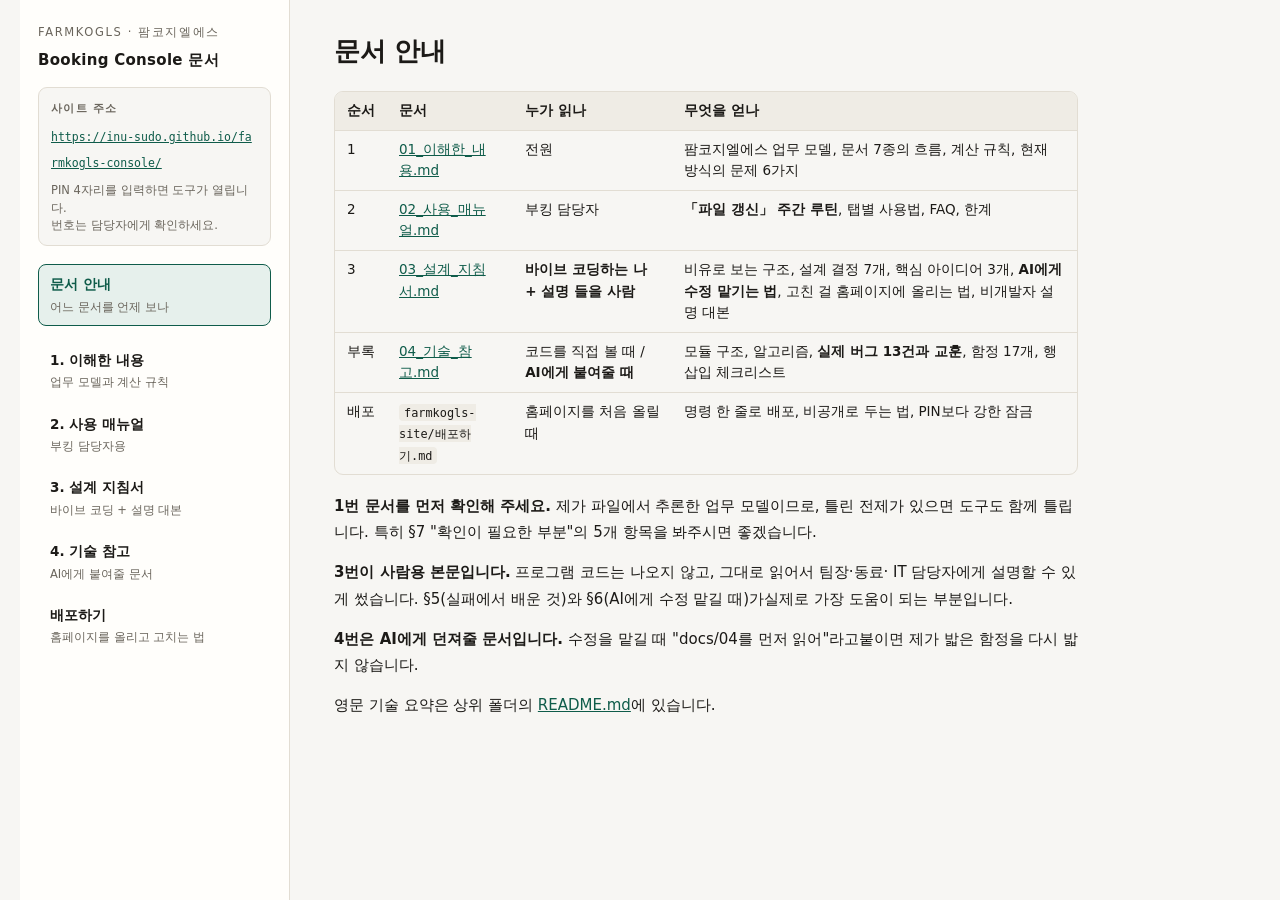
==== docs.html @ 06e18279 "Publish the docs on the site and stop shipping the PIN docs.html renders all five manuals plus the d" ====
<!doctype html>
<html lang="ko">
<head>
<meta charset="utf-8">
<meta name="viewport" content="width=device-width, initial-scale=1">
<meta name="robots" content="noindex, nofollow">
<meta name="color-scheme" content="light dark">
<title>Farmkogls Booking Console - 문서</title>
<link rel="icon" href="data:image/svg+xml,%3Csvg xmlns='http://www.w3.org/2000/svg' viewBox='0 0 32 32'%3E%3Ctext y='26' font-size='26'%3E%F0%9F%93%98%3C/text%3E%3C/svg%3E">
<style>
*,*::before,*::after{box-sizing:border-box}
:root{
  --bg:#f7f6f3; --panel:#fffefb; --ink:#1c1a17; --dim:#6a655c; --line:#e2ddd3;
  --accent:#0f5c4a; --accent-soft:#e6f0ec; --code-bg:#efece5; --mark:#b45309;
  --sans:"Malgun Gothic","맑은 고딕",-apple-system,"Segoe UI",system-ui,sans-serif;
  --mono:"Cascadia Mono",Consolas,"D2Coding",ui-monospace,monospace;
}
@media (prefers-color-scheme:dark){
  :root{--bg:#14161a;--panel:#1b1e24;--ink:#e8e6e1;--dim:#9a958c;--line:#2c3037;
        --accent:#5fd0ac;--accent-soft:#17302a;--code-bg:#22262e;--mark:#f0b429}
}
:root[data-theme=dark]{--bg:#14161a;--panel:#1b1e24;--ink:#e8e6e1;--dim:#9a958c;
  --line:#2c3037;--accent:#5fd0ac;--accent-soft:#17302a;--code-bg:#22262e;--mark:#f0b429}
:root[data-theme=light]{--bg:#f7f6f3;--panel:#fffefb;--ink:#1c1a17;--dim:#6a655c;
  --line:#e2ddd3;--accent:#0f5c4a;--accent-soft:#e6f0ec;--code-bg:#efece5;--mark:#b45309}
body{margin:0;background:var(--bg);color:var(--ink);font-family:var(--sans);
  font-size:15px;line-height:1.75;-webkit-text-size-adjust:100%}
a{color:var(--accent)}
.wrap{display:grid;grid-template-columns:270px minmax(0,1fr);gap:0;
  max-width:1240px;margin:0 auto;min-height:100vh}
#side{border-right:1px solid var(--line);background:var(--panel);
  padding:22px 18px 40px;position:sticky;top:0;height:100vh;overflow-y:auto}
.brand{display:block;font-weight:700;font-size:15px;letter-spacing:.02em;
  text-decoration:none;color:var(--ink);margin-bottom:2px}
.brand small{display:block;font-weight:400;color:var(--dim);font-size:11.5px;
  letter-spacing:.14em;text-transform:uppercase;margin-bottom:5px}
.addr{margin:14px 0 18px;padding:11px 12px;border:1px solid var(--line);
  border-radius:9px;background:var(--bg)}
.addr b{display:block;font-size:10.5px;letter-spacing:.12em;color:var(--dim);
  text-transform:uppercase;font-weight:600;margin-bottom:5px}
.addr a{font-family:var(--mono);font-size:11.5px;word-break:break-all;line-height:1.5}
.addr p{margin:7px 0 0;font-size:11.5px;color:var(--dim);line-height:1.5}
#side nav{display:flex;flex-direction:column;gap:2px}
#side .doc{display:block;padding:8px 11px;border-radius:8px;text-decoration:none;
  color:var(--ink);font-weight:600;font-size:13.5px;border:1px solid transparent}
#side .doc span{display:block;font-weight:400;font-size:11.5px;color:var(--dim)}
#side .doc:hover{background:var(--accent-soft)}
#side .doc[aria-current=true]{background:var(--accent-soft);border-color:var(--accent);
  color:var(--accent)}
#side .toc{display:none;margin:2px 0 8px;padding-left:12px;
  border-left:2px solid var(--line);flex-direction:column;gap:1px}
#side .toc.on{display:flex}
#side .toc a{padding:4px 9px;border-radius:6px;text-decoration:none;color:var(--dim);
  font-size:12.5px;line-height:1.45}
#side .toc a:hover{background:var(--accent-soft);color:var(--accent)}
#main{padding:34px 44px 100px;min-width:0}
.doc-body{display:none;max-width:78ch}
.doc-body.on{display:block}
.doc-body h1{font-size:26px;line-height:1.35;margin:0 0 22px;letter-spacing:-.01em;
  text-wrap:balance}
.doc-body h2{font-size:19px;margin:44px 0 14px;padding-top:18px;
  border-top:1px solid var(--line);text-wrap:balance}
.doc-body h3{font-size:16px;margin:30px 0 10px;color:var(--accent);text-wrap:balance}
.doc-body h4{font-size:14.5px;margin:22px 0 8px}
.doc-body p{margin:0 0 14px}
.doc-body ul,.doc-body ol{margin:0 0 14px;padding-left:22px}
.doc-body li{margin:4px 0}
.doc-body hr{border:0;border-top:1px solid var(--line);margin:34px 0}
.doc-body code{font-family:var(--mono);font-size:.88em;background:var(--code-bg);
  padding:1.5px 5px;border-radius:4px;word-break:break-word}
.doc-body pre{background:var(--code-bg);border:1px solid var(--line);border-radius:9px;
  padding:14px 16px;overflow-x:auto;margin:0 0 16px;line-height:1.55}
.doc-body pre code{background:none;padding:0;font-size:12.5px;white-space:pre}
.doc-body blockquote{margin:0 0 16px;padding:12px 16px;border-left:3px solid var(--accent);
  background:var(--accent-soft);border-radius:0 8px 8px 0}
.doc-body blockquote> :last-child{margin-bottom:0}
.tw{overflow-x:auto;margin:0 0 18px;border:1px solid var(--line);border-radius:9px}
table{border-collapse:collapse;width:100%;font-size:13.5px}
th,td{padding:8px 12px;text-align:left;border-bottom:1px solid var(--line);
  vertical-align:top;line-height:1.6}
th{background:var(--code-bg);font-weight:600;white-space:nowrap}
tr:last-child td{border-bottom:0}
td code{font-size:.86em}
.doc-body li>ul{margin:4px 0 0;padding-left:20px}
@media (max-width:860px){
  .wrap{grid-template-columns:1fr}
  #side{position:static;height:auto;border-right:0;border-bottom:1px solid var(--line);
    padding:16px 18px 20px}
  #side .toc{display:none!important}
  #main{padding:24px 18px 80px}
  .doc-body h1{font-size:22px}
}
</style>
</head>
<body>
<div class="wrap">
<aside id="side">
  <a class="brand" href="./"><small>Farmkogls &middot; 팜코지엘에스</small>Booking Console 문서</a>
  <div class="addr">
    <b>사이트 주소</b>
    <a href="https://inu-sudo.github.io/farmkogls-console/">https://inu-sudo.github.io/farmkogls-console/</a>
    <p>PIN 4자리를 입력하면 도구가 열립니다.<br>번호는 담당자에게 확인하세요.</p>
  </div>
  <nav><a class="doc" href="#d0">문서 안내<span>어느 문서를 언제 보나</span></a><div class="toc"></div><a class="doc" href="#d1">1. 이해한 내용<span>업무 모델과 계산 규칙</span></a><div class="toc"><a href="#d1-h2">1. 회사가 하는 일</a><a href="#d1-h3">2. 4개 서비스(항로 루프)와 선사 파트너</a><a href="#d1-h4">3. 오가는 문서 7종과 업무 흐름</a><a href="#d1-h5">4. 반드시 지켜야 하는 계산 규칙</a><a href="#d1-h6">5. 지금 방식의 구조적 문제</a><a href="#d1-h7">6. 그래서 도구가 하는 일</a><a href="#d1-h8">7. 아직 확인이 필요한 부분 (제 추정)</a></div><a class="doc" href="#d2">2. 사용 매뉴얼<span>부킹 담당자용</span></a><div class="toc"><a href="#d2-h2">0. 시작하기 (1분)</a><a href="#d2-h6">1. 화면 구성</a><a href="#d2-h7">2. 주간 업무 루틴 ⭐ — 「파일 갱신」이 본체입니다</a><a href="#d2-h12">2-1. 분석 화면 (부가 기능)</a><a href="#d2-h13">3. 어떤 파일을 넣을 수 있나</a><a href="#d2-h14">4. 탭별 사용법</a><a href="#d2-h21">5. 필터 사용법</a><a href="#d2-h22">6. 내보낸 엑셀 (14개 시트)</a><a href="#d2-h23">7. 백업과 기기 이동</a><a href="#d2-h25">8. 이런 상황이면 (FAQ)</a><a href="#d2-h26">9. 알아둘 한계</a></div><a class="doc" href="#d3">3. 설계 지침서<span>바이브 코딩 + 설명 대본</span></a><div class="toc"><a href="#d3-h2">1. 한 문장으로</a><a href="#d3-h3">2. 비유로 보는 전체 구조</a><a href="#d3-h5">3. 왜 이렇게 만들었나 — 핵심 결정들</a><a href="#d3-h13">4. 가장 중요한 아이디어 3개</a><a href="#d3-h17">5. 실패에서 배운 것 (비개발자에게 설명하기 좋은 사례)</a><a href="#d3-h25">6. AI에게 수정을 맡길 때 ⭐</a><a href="#d3-h33">7. 비개발자에게 설명하는 대본</a><a href="#d3-h38">8. 최소 용어집</a></div><a class="doc" href="#d4">4. 기술 참고<span>AI에게 붙여줄 문서</span></a><div class="toc"><a href="#d4-h2">1. 설계 전제 3가지</a><a href="#d4-h6">2. 구조와 데이터 흐름</a><a href="#d4-h7">3. 정규 데이터 모델</a><a href="#d4-h8">4. 핵심 알고리즘 3개</a><a href="#d4-h12">5. 실제로 만난 버그와 교훈 ⭐</a><a href="#d4-h26">6. 개발 환경과 작업 절차</a><a href="#d4-h30">7. 확장 방법</a><a href="#d4-h35">8. 손대기 전에 알아둘 함정 요약</a><a href="#d4-h37">9. 성능 기준값</a></div><a class="doc" href="#d5">배포하기<span>홈페이지를 올리고 고치는 법</span></a><div class="toc"><a href="#d5-h2">제일 빠른 방법 — 스크립트 한 번 실행</a><a href="#d5-h3">0. 이 폴더로 이동</a><a href="#d5-h4">1. GitHub 로그인 (한 번만)</a><a href="#d5-h5">2. 저장소 만들고 올리기</a><a href="#d5-h6">3. 사이트 켜기</a><a href="#d5-h7">앞으로 내용을 고칠 때</a><a href="#d5-h8">PIN 바꾸기</a><a href="#d5-h9">비공개 저장소로 두고 싶다면</a><a href="#d5-h10">PIN보다 강한 잠금이 필요하면</a></div></nav>
</aside>
<main id="main"><article class="doc-body" id="d0"><h1 id="d0-h1">문서 안내</h1>
<div class="tw"><table><thead><tr><th>순서</th><th>문서</th><th>누가 읽나</th><th>무엇을 얻나</th></tr></thead><tbody><tr><td>1</td><td><a href="#d1">01_이해한_내용.md</a></td><td>전원</td><td>팜코지엘에스 업무 모델, 문서 7종의 흐름, 계산 규칙, 현재 방식의 문제 6가지</td></tr><tr><td>2</td><td><a href="#d2">02_사용_매뉴얼.md</a></td><td>부킹 담당자</td><td><strong>「파일 갱신」 주간 루틴</strong>, 탭별 사용법, FAQ, 한계</td></tr><tr><td>3</td><td><a href="#d3">03_설계_지침서.md</a></td><td><strong>바이브 코딩하는 나 + 설명 들을 사람</strong></td><td>비유로 보는 구조, 설계 결정 7개, 핵심 아이디어 3개, <strong>AI에게 수정 맡기는 법</strong>, 고친 걸 홈페이지에 올리는 법, 비개발자 설명 대본</td></tr><tr><td>부록</td><td><a href="#d4">04_기술_참고.md</a></td><td>코드를 직접 볼 때 / <strong>AI에게 붙여줄 때</strong></td><td>모듈 구조, 알고리즘, <strong>실제 버그 13건과 교훈</strong>, 함정 17개, 행 삽입 체크리스트</td></tr><tr><td>배포</td><td><code>farmkogls-site/배포하기.md</code></td><td>홈페이지를 처음 올릴 때</td><td>명령 한 줄로 배포, 비공개로 두는 법, PIN보다 강한 잠금</td></tr></tbody></table></div>
<p><strong>1번 문서를 먼저 확인해 주세요.</strong> 제가 파일에서 추론한 업무 모델이므로, 틀린 전제가 있으면 도구도 함께 틀립니다. 특히 §7 &quot;확인이 필요한 부분&quot;의 5개 항목을 봐주시면 좋겠습니다.</p>
<p><strong>3번이 사람용 본문입니다.</strong> 프로그램 코드는 나오지 않고, 그대로 읽어서 팀장·동료· IT 담당자에게 설명할 수 있게 썼습니다. §5(실패에서 배운 것)와 §6(AI에게 수정 맡길 때)가실제로 가장 도움이 되는 부분입니다.</p>
<p><strong>4번은 AI에게 던져줄 문서입니다.</strong> 수정을 맡길 때 &quot;docs/04를 먼저 읽어&quot;라고붙이면 제가 밟은 함정을 다시 밟지 않습니다.</p>
<p>영문 기술 요약은 상위 폴더의 <a href="https://github.com/inu-sudo/farmkogls-console" target="_blank" rel="noopener">README.md</a>에 있습니다.</p></article><article class="doc-body" id="d1"><h1 id="d1-h1">1단계 — 제가 이해한 팜코지엘에스의 업무와 데이터</h1>
<p>이 문서는 제공해주신 13개 엑셀 파일과 알려주신 내용(회사명, 부킹 사이트, &quot;일부 항로는 사이트가 아니라 이메일 엑셀로 처리&quot;)을 근거로 재구성한업무 모델입니다. <strong>이 이해가 도구 설계의 전제</strong>이므로, 틀린 부분이 있으면이 문서를 먼저 고쳐야 합니다.</p>
<hr>
<h2 id="d1-h2">1. 회사가 하는 일</h2>
<p>팜코지엘에스(Farmkogls, 데이터상 <code>FARMKO</code> / <code>팜코</code>)는 <strong>선박을 소유하지 않는 NVOCC / 선복 재판매업자</strong>입니다.</p>
<pre><code>  피더 선사              팜코지엘에스                고객
  (GFS/BTL/X-Press)  ──▶  선복 블록 매입      ──▶  한국 포워더
   실제 배 운항            (DF 계약)                해외 에이전트
                          ↓
                    남은 선복 = 손실
                    초과 선복 = 추가비용</code></pre>
<p>핵심 구조는 <strong>DF(Dead Freight, 부동운임) 계약</strong>입니다.</p>
<ul><li>선사와 기간(보통 1~6개월)을 정해 <strong>약정 물량(TEU)과 약정 중량(톤)</strong>을 삽니다.</li><li>대금은 <code>TEU당 단가 × 약정 물량</code>으로 <strong>고정</strong>됩니다. → 안 채우면 그대로 손실.</li><li>약정을 넘겨 실으면 <strong>Excess Slot Rate</strong>(구간별 별도 단가)가 붙습니다.</li><li>여기에 할증이 더해집니다: DG 150/TEU, RF 150/box, Flexi 100/box, TK 100/box, COD 130/변경.</li></ul>
<p><strong>따라서 이 회사의 손익은 &quot;약정 대비 실제 적재율&quot;에서 거의 다 결정됩니다.</strong> BSA를 넘겼는지 남겼는지가 곧 돈입니다. 제가 만든 도구가 화면 한가운데에 <code>BSA 대비 이용률</code>을 놓은 이유입니다.</p>
<p>실제 예 (<code>BTL_CCS(JUL 26')</code> 시트):</p>
<div class="tw"><table><thead><tr><th>항목</th><th>값</th></tr></thead><tbody><tr><td>단가</td><td>850 / TEU</td></tr><tr><td>약정 물량</td><td>70 TEU</td></tr><tr><td>약정 중량</td><td>910 톤 (상해 720 톤)</td></tr><tr><td>고정 대금</td><td>59,500</td></tr><tr><td>실제 적재</td><td>69 TEU → 실질 단가 862.3 / TEU</td></tr><tr><td>판매 단가</td><td>20' 1,500 / 40' 1,900</td></tr><tr><td>결과</td><td>+12,850</td></tr></tbody></table></div>
<p>같은 시트의 &quot;#1. Ideal Booking&quot; 시나리오는 <strong>−16,000</strong> 입니다. 즉 <strong>어떤 박스를 싣느냐에 따라 흑자와 적자가 갈립니다.</strong> 40'를 이상적으로 채우면적자, 실제처럼 20'를 섞으면 흑자였습니다.</p>
<hr>
<h2 id="d1-h3">2. 4개 서비스(항로 루프)와 선사 파트너</h2>
<div class="tw"><table><thead><tr><th>SVC</th><th>선복 제공 선사</th><th>기항 순서</th></tr></thead><tbody><tr><td><strong>CSC</strong></td><td>GFS</td><td>부산 → 광양 → 상해 → 클랑(W) → 나바셰바 → 문드라 → 카라치 → 클랑(W) → 부산</td></tr><tr><td><strong>NWX</strong></td><td>X-Press</td><td>청도 → 부산 → 클랑(N) → 나바셰바 → 피파바브 → 문드라 → 카라치 → 청도 → 부산</td></tr><tr><td><strong>CCS</strong></td><td>BTL</td><td>청도 → 부산 → 상해 → 클랑(W) → 클랑(N) → 첸나이 → 카투팔리 → 클랑(N) → 청도 → 부산</td></tr><tr><td><strong>SKS</strong></td><td>BTL</td><td>클랑(W) → 클랑(N) → 콜카타 → 클랑(W) → 클랑(N)</td></tr></tbody></table></div>
<p>투입 선박(파일에서 확인된 것):</p>
<ul><li><strong>CSC</strong> — ZHONG GU 시리즈(ZI AN / LAN ZHOU / HANG ZHOU / XI AN), MELBOURNE BRIDGE, GFS GALAXY, BEIJING BRIDGE, GRACE BRIDGE</li><li><strong>NWX</strong> — X-PRESS CASSIOPEIA / PHOENIX / CARINA</li><li><strong>CCS</strong> — INTERASIA HORIZON / INSPIRATION, WAN HAI 501·510·521·522·372, TIGER CHENNAI, KMTC JEBEL ALI</li><li><strong>SKS</strong> — MTT SAMALAJU / LIMBANG / LABUAN / SEMPORNA, YANG GUANG, IMKE SCHEPERS, XIN HONG SHENG 37, HAI FENG, HONG JIA 17, GLORY RIGHT</li></ul>
<p><strong>주력 항로는 한국·중국 ↔ 인도 + 파키스탄</strong>입니다. 실적 기준 상위 구간:</p>
<div class="tw"><table><thead><tr><th>구간</th><th>TEU</th></tr></thead><tbody><tr><td>부산 → 첸나이</td><td>1,225</td></tr><tr><td>청도 → 부산</td><td>467</td></tr><tr><td>나바셰바 → 부산</td><td>385</td></tr><tr><td>부산 → 나바셰바</td><td>369</td></tr><tr><td>카투팔리 → 청도</td><td>354</td></tr></tbody></table></div>
<p>인도발 부산향(나바셰바→부산 385 TEU)은 중량이 740톤뿐입니다. TEU당 1.9톤 = <strong>거의 전부 공컨테이너 회수(Empty Repo)</strong>입니다. 전체 4,920 TEU 중 1,473 TEU(30%)가 공컨 회수입니다. 이건 매출이 아니라장비 재배치 비용이므로, 매출 분석에서 반드시 분리해야 합니다.</p>
<hr>
<h2 id="d1-h4">3. 오가는 문서 7종과 업무 흐름</h2>
<p>이게 이 회사 업무의 실체입니다. 누가 → 누구에게 → 무엇을 보내는지:</p>
<pre><code> [해외 에이전트: MSA 등]
        │  ① 주간 부킹 예보 (학습.xlsx 형태)
        │     서비스별 4개 시트 · B/L 단위
        ▼
 [팜코 영업/운영]  ──②──▶ ③ 항차별 BK SHEET (마감)
        │                    선적 확정 · 판매운임 · 손익
   ② 통합 등록부                    │
   (FES BK FCST)                    ▼
   전 서비스 · 2구간 라우팅     ④ ROB 적재계획
        │                        구간별 잔여 선복
        ▼
   ⑤ 스케줄 / ⑥ BSA / ⑦ DF 계약  ← 선사와의 약정 (상수 역할)</code></pre>
<div class="tw"><table><thead><tr><th>#</th><th>문서</th><th>성격</th><th>담고 있는 것</th></tr></thead><tbody><tr><td>①</td><td><code>FES &lt;SVC&gt; BK FCST</code> (학습.xlsx)</td><td>해외 에이전트 → 팜코, <strong>주간 유입</strong></td><td>B/L, 선명/항차, ETD, POL/POD/F.POD, 컨테이너 수량, VGM</td></tr><tr><td>②</td><td><code>FES BK FCST</code> (FES AGENCY)</td><td>팜코 <strong>통합 등록부</strong></td><td>①에 2구간(환적) 라우팅·고객·요율 추가. 하단에 <code>** CANCEL LIST</code> 별도 구역</td></tr><tr><td>③</td><td><code>BK SHEET (마감)</code></td><td><strong>항차별 운영 확정본</strong></td><td>부킹일/취소일, 선적인(한국 포워더), DG·OOG 특수화물, 픽업 터미널, 영업사원, <strong>판매운임과 손익</strong>, 헤더에 BSA·DF 단가·서류/화물 마감일. 하단에 <code>Cancel 정리</code></td></tr><tr><td>④</td><td><code>ROB</code> (항차별)</td><td><strong>적재 통제</strong></td><td>기항지마다 이전 잔량 + 적재 − 양하 = 선상 잔량, NDG/DG/OOG 구분, BSA 대비 잔여</td></tr><tr><td>⑤</td><td><code>Schedule</code></td><td>상수</td><td>서비스별 기항 순서와 항구별 ETD, WEEKNUM</td></tr><tr><td>⑥</td><td><code>BSA</code></td><td>상수</td><td>항차별 우리 배정량(TEU·톤), Northbound/Southbound, 선박 대체(<code>A =&gt; B</code>)</td></tr><tr><td>⑦</td><td><code>DF 계산기</code></td><td>상수</td><td>선사·서비스·기간별 단가/약정량/할증/구간 초과단가</td></tr></tbody></table></div>
<p>여기에 운임 파일들(<code>FES India 운임</code>, <code>NVOCC 월간 운임</code>, <code>파트너 월간운임</code>, <code>IRAN &amp; RED SEA</code>, <code>MARKET RATE</code>, <code>OOG 운임 포맷</code>)이 <strong>반월 단위(1H/2H)</strong>로따로 관리됩니다. <code>FES India 운임</code>은 24년 6월부터 26년 7월까지 51개 시트가쌓여 있습니다. FEEDER CARRIER / PRINCIPAL TERM(FIFO) / SELLING TERM(CY/CY) / 환율 / DG 할증(원가·판매 분리)이 한 시트에 함께 들어 있습니다.</p>
<hr>
<h2 id="d1-h5">4. 반드시 지켜야 하는 계산 규칙</h2>
<p>파일의 실제 수식에서 그대로 뽑았습니다. 도구도 동일하게 구현했습니다.</p>
<p><strong>TEU 환산</strong> — 20피트류 1, 40피트류 2, Void 1</p>
<pre><code>TEU = 20'DV + 20'MT + 20'FR + Void + (40'HC + 40'MT + 40'FR) × 2</code></pre>
<p><code>Void</code>가 1 TEU로 계산되는 게 중요합니다. OOG(초과규격) 화물이 옆 슬롯을못 쓰게 만드는 만큼을 비용으로 잡는 것입니다.</p>
<p><strong>주차(WK)</strong> — 엑셀 <code>WEEKNUM(ETD)</code> 기본값(일요일 시작, 1월 1일이 1주차). ISO 주차와 다릅니다. 파일과 숫자를 맞추려면 이 방식이어야 합니다.</p>
<p><strong>Tare(공컨 자중)</strong> — 20FT 2.3톤, 40FT 3.7톤</p>
<p><strong>화물 등급</strong> — FR이나 Void가 있으면 <code>OOG</code>, 특수/비고에 위험물 표기가 있으면 <code>DG</code>, 나머지는 <code>NDG</code></p>
<p><strong>ROB(선상 잔량)</strong> — 이게 가장 중요한 개념입니다.</p>
<pre><code>각 기항지에서:  잔량 = 이전 잔량 + 이번 적재 − 이번 양하
잔여 선복    =  BSA − 최대 선상 잔량</code></pre>
<p><strong>&quot;부킹 합계&quot;가 아니라 &quot;최대 선상 잔량&quot;이 선복 소요량</strong>입니다. 부산에서 실어 첸나이에서 내린 박스는 그 이후 구간의 선복을 쓰지 않습니다. 실제 예 — <code>TIGER CHENNAI 2605W</code>는 부킹 합계 105 TEU지만최대 선상 잔량은 81 TEU입니다. 귀사 BK SHEET의 Grand Total도 81입니다. BSA가 50이므로 초과는 31 TEU(합계 기준 55가 아님)입니다. <strong>이 차이만큼 초과 선복 비용을 과다 계산할 수 있습니다.</strong></p>
<hr>
<h2 id="d1-h6">5. 지금 방식의 구조적 문제</h2>
<p>부킹 사이트(farmkogls.plism.com)가 있는데도 엑셀을 주고받는 이유가 &quot;일부 항로만 사이트에서 처리된다&quot;는 것이었습니다. 그래서 생기는 문제:</p>
<ol><li><strong>같은 부킹이 3곳에 존재</strong> — 에이전트 예보, 통합 등록부, 항차 BK SHEET. 서로 값이 어긋나도 알 방법이 없습니다. 실제로 지금 파일에 <strong>16건의 불일치</strong>가 있습니다.</li><li><strong>수식이 조용히 깨져 있음</strong> — <code>FES BK FCST</code>의 VGM 계산 중 16·21·23·24·30·31·37·38·39행이 빈 셀 <code>$V$4/$V$5</code>를 참조해 <strong>중량이 0</strong>으로나옵니다(정상인 26·29행은 <code>$Z$4/$Z$5</code>). 중량 초과 판단이 무력화됩니다.</li><li><strong>표기 불일치</strong> — 같은 항구가 <code>MYPKG(N)</code> / <code>MYPKN</code> / <code>NPKL</code>, 같은 회사가 <code>FARMKO</code> / <code>팜코</code>, 오타 <code>CHSHA</code>(→CNSHA), <code>X-PRESS PHOEINIX</code>, <code>MELBOURNE BRDIGE</code>. → 집계하면 각각 다른 항목으로 잡힙니다.</li><li><strong>헤더 오타가 실적을 왜곡</strong> — BK SHEET 5장의 <code>SVC Name</code>이 잘못 적혀 <strong>80건의 부킹이 엉뚱한 서비스로 집계</strong>되고 있었습니다. 예: <code>XCA26022W(0615)마감</code>은 CSC로 적혀 있지만 X-PRESS CARINA는 NWX 선박입니다.</li><li><strong>항차 번호가 매년 재사용됨</strong> — <code>WAN HAI 522 W038</code>이 25년과 26년에 모두존재합니다. 연도 구분 없이 합치면 과거 BSA가 현재 항차를 덮어씁니다.</li><li><strong>초과 적재가 집계되지 않음</strong> — 지금 데이터에서 <strong>27개 항차가 BSA 초과, 합계 476 TEU</strong>입니다. 의도된 초과일 수도 있지만, 한눈에 보이지 않으면협상·정산 근거가 없습니다.</li></ol>
<hr>
<h2 id="d1-h7">6. 그래서 도구가 하는 일</h2>
<p>위 문제를 1:1로 겨냥했습니다.</p>
<div class="tw"><table><thead><tr><th>문제</th><th>도구의 대응</th></tr></thead><tbody><tr><td>같은 부킹 3중 존재</td><td>B/L+항차+POD 키로 병합, 어긋난 값은 <strong>양쪽 출처를 명시해 보고</strong></td></tr><tr><td>표기 불일치</td><td>항구·선박·거래처 표준화 사전</td></tr><tr><td>헤더 오타</td><td>그 항차의 스케줄이 이기고, 정정 내역을 보고</td></tr><tr><td>항차번호 재사용</td><td>BSA 출처에 우선순위(항차 BK SHEET &gt; 스케줄 &gt; 과거 ROB)</td></tr><tr><td>초과 적재 미집계</td><td>ROB를 재계산해 <strong>최대 선상 잔량</strong> 기준으로 BSA 대비 표시</td></tr><tr><td>수식 파손</td><td>수량에서 TEU·중량을 직접 재계산, 원본과 다르면 경고</td></tr><tr><td>주간 반복 작업</td><td>파일 드롭 → 누적 등록부 → 엑셀 1클릭 출력</td></tr></tbody></table></div>
<p>검증 결과(제공된 6개 파일 기준): 부킹 1,182건 · 4,920 TEU · 항차 166개. 엑셀에서 열어 <code>MASTER</code> / <code>VOYAGE SUMMARY</code> / <code>WEEK SUMMARY</code> 합계가모두 4,920으로 일치합니다.</p>
<hr>
<h2 id="d1-h8">7. 아직 확인이 필요한 부분 (제 추정)</h2>
<p>정직하게 적어둡니다. 이 항목들은 제가 데이터에서 추론한 것이라 확인이 필요합니다.</p>
<ol><li><strong><code>Void</code> 1 TEU 처리</strong> — 파일 수식을 따랐지만, 실제 선사 정산에서 Void를 어떻게 청구하는지는 확인이 필요합니다.</li><li><strong>BK SHEET의 <code>Shipper</code>와 통합 등록부의 <code>BK PARTY</code></strong> — 전자는 한국 포워더, 후자는 해외 에이전트로 성격이 다른데, 도구는 둘을 &quot;부킹 주체&quot; 하나로묶었습니다. 분리해야 하면 알려주세요.</li><li><strong>손익</strong> — 항차 BK SHEET에 DF 원가가 적힌 항차만 마진을 계산했습니다. 초과 선복 단가와 할증은 참고용으로만 읽어두고 마진에 반영하지 않았습니다. 전체 손익을 원하시면 DF 계약과 항차를 기간으로 연결해야 합니다.</li><li><strong><code>JIRA BHUM</code> / <code>HEMMA BHUM</code> / <code>MUMBAI BRIDGE</code></strong> — 스케줄에 없어서비스를 데이터에서 학습했습니다. RCL 관련 선박으로 보이는데어느 루프인지 확인이 필요합니다.</li><li><strong>운임 파일 6종</strong> — 구조는 파악했지만 도구에 아직 연결하지 않았습니다. 판매운임 자동 적용까지 원하시면 다음 단계입니다.</li></ol></article><article class="doc-body" id="d2"><h1 id="d2-h1">2단계 — 사용 매뉴얼 (처음 쓰는 사람용)</h1>
<p>대상: 팜코지엘에스 부킹 업무 담당자. 엑셀만 쓸 수 있으면 됩니다. 프로그램 설치, 로그인, 인터넷 연결 모두 필요 없습니다.</p>
<hr>
<h2 id="d2-h2">0. 시작하기 (1분)</h2>
<p>여는 방법이 두 가지입니다. <strong>둘 다 같은 도구</strong>이고, 하는 일도 똑같습니다.</p>
<h3 id="d2-h3">방법 A — 홈페이지 (다른 사람에게 알려줄 때)</h3>
<ol><li>브라우저에서 주소를 엽니다. ``<code> https://inu-sudo.github.io/farmkogls-console/ </code>``</li><li><strong>PIN 4자리</strong>를 누릅니다. (번호는 담당자에게 확인하세요 — 이 문서에는 적지 않습니다)</li><li>끝입니다.</li></ol>
<p>설치할 것도, 파일을 받을 것도 없습니다. 회사 PC가 꺼져 있어도, 휴대폰에서도 열립니다.</p>
<h3 id="d2-h4">방법 B — 파일 (내 PC에서 늘 쓸 때)</h3>
<ol><li>바탕화면 <code>claude</code> 폴더의 <strong><code>Farmkogls_Booking_Console.html</code></strong>을 더블클릭합니다.</li><li>브라우저가 열리면 끝입니다.</li></ol>
<p>인터넷이 끊겨도 되고, PIN도 없습니다. 파일 하나(239KB)라서 <strong>메일에 첨부해서 보내면 그게 곧 배포</strong>입니다.</p>
<h3 id="d2-h5">어느 쪽을 쓰나</h3>
<div class="tw"><table><thead><tr><th></th><th>홈페이지</th><th>파일</th></tr></thead><tbody><tr><td>알려주기</td><td>주소 + PIN만</td><td>파일을 보내야 함</td></tr><tr><td>인터넷</td><td>처음 열 때만 필요</td><td>전혀 불필요</td></tr><tr><td>갱신</td><td>항상 최신</td><td>새 파일을 다시 받아야 함</td></tr><tr><td>엑셀 내려받기</td><td>됨</td><td>됨</td></tr></tbody></table></div>
<blockquote><p><strong>참고 — Artifact 판은 예외입니다.</strong> claude.ai 안에서 열리는 판은보안 제약 때문에 <strong>엑셀 파일을 내려받을 수 없습니다.</strong> 화면으로 보는 건다 되지만, 실제 <code>.xlsx</code>가 필요하면 위 홈페이지나 파일을 쓰세요. (Artifact 판 화면에도 도구 파일을 내려받는 버튼이 있습니다.)</p></blockquote>
<p><strong>필요 조건</strong></p>
<ul><li>Microsoft Edge, Chrome, 또는 Firefox 113 이상. (Internet Explorer 불가)</li><li>브라우저가 맞지 않으면 화면에 그렇게 안내가 뜹니다. 조용히 실패하지 않습니다.</li></ul>
<p><strong>보안 안심 사항</strong></p>
<ul><li>드롭한 엑셀은 <strong>내 브라우저 안에서만</strong> 열립니다. 서버로 올라가지 않습니다. 홈페이지로 열어도 마찬가지입니다 — <strong>홈페이지는 도구를 배달할 뿐</strong>, 파일 내용은 어디로도 전송되지 않습니다.</li><li>파일(방법 B)은 인터넷을 끊어도 똑같이 동작합니다.</li></ul>
<blockquote><p><strong>PIN에 대해 정직하게</strong> — 이 4자리는 <strong>문 앞의 자물쇠가 아니라 문고리</strong>입니다. 주소를 아는 사람이 지나가다 들어오는 걸 막는 정도이고, 마음먹고 뜯어보면 뚫립니다. <strong>진짜 잠금이 필요하면 알려주세요</strong> — 이메일 인증(Cloudflare Access, 무료·50명)을 앞에 걸 수 있습니다.</p>
<p>지금 홈페이지에는 <strong>부킹 자료가 들어 있지 않습니다.</strong> 빈 도구만 올라가 있고, 자료는 각자 파일을 넣는 순간부터 그 사람 브라우저에만 쌓입니다.</p></blockquote>
<hr>
<h2 id="d2-h6">1. 화면 구성</h2>
<pre><code>┌─────────────────────────────────────────────────────────────┐
│ Farmkogls Booking Console   [부킹수][TEU][항차][취소][갱신]  │ ← 상단 현황
├─────────────────────────────────────────────────────────────┤
│  ┌───────────────────────────────────────────────────────┐  │
│  │  이번 주 엑셀 파일을 여기에 끌어다 놓으세요            │  │ ← 드롭 영역
│  │  [파일 선택…]                                          │  │
│  └───────────────────────────────────────────────────────┘  │
│ ▸파일 갱신│Overview│Voyages vs BSA│ROB│Bookings│Changes│Ref │ ← 탭
├─────────────────────────────────────────────────────────────┤
│  [서비스][상태][주차][POL][F.POD][거래처][검색]  [초기화]    │ ← 필터
├─────────────────────────────────────────────────────────────┤
│                                                             │
│                    선택한 탭의 내용                          │
│                                                             │
├─────────────────────────────────────────────────────────────┤
│ [⬇ Export Excel] [Save project file] [Clear register]       │ ← 하단 버튼
└─────────────────────────────────────────────────────────────┘</code></pre>
<p><strong><code>파일 갱신</code> 탭이 기본으로 열립니다.</strong> 이게 주 업무이고, 나머지 탭은 분석용입니다. 탭 옆 <code>1/2</code>는 갱신에 필요한 두 파일 중 몇 개가 준비됐는지 뜻합니다.</p>
<p><strong>상단 현황</strong>은 항상 현재 등록부 전체를 보여줍니다. <code>갱신</code>은 마지막으로 파일을 넣은 시각입니다.</p>
<p>오른쪽 위 <strong><code>◐ Auto</code></strong> 버튼으로 밝은 화면 / 어두운 화면을 바꿉니다.</p>
<hr>
<h2 id="d2-h7">2. 주간 업무 루틴 ⭐ — 「파일 갱신」이 본체입니다</h2>
<p><strong>목적: 에이전트가 보낸 예보를 통합 등록부에 반영해서, 갱신된 등록부를 돌려받는 것.</strong></p>
<div class="tw"><table><thead><tr><th>순서</th><th>할 일</th></tr></thead><tbody><tr><td>1</td><td>파일을 연다 (<code>파일 갱신</code> 탭이 처음부터 열려 있습니다)</td></tr><tr><td>2</td><td><strong><code>학습.xlsx</code>와 <code>FES AGENCY BOOKING FORECAST 학습.xlsx</code>를 함께</strong> 끌어다 놓는다</td></tr><tr><td>3</td><td>어느 쪽이 입력이고 대상인지 자동 판별됩니다 — 두 칸이 초록색이 되는지 확인</td></tr><tr><td>4</td><td><strong><code>③ 등록부에 반영하기</code></strong> 클릭</td></tr><tr><td>5</td><td>화면에 나온 <strong>변경 내역</strong>을 확인 (무엇이 새로 들어가고 무엇이 바뀌는지)</td></tr><tr><td>6</td><td><strong><code>⬇ 갱신된 파일 내려받기</code></strong> 클릭 → 회신</td></tr></tbody></table></div>
<p><strong>원본 파일은 건드리지 않습니다.</strong> <code>..._updated_20260725_1432.xlsx</code> 같은 새 사본이 나옵니다.</p>
<h3 id="d2-h8">무엇이 보존되나</h3>
<p>대상 파일을 새로 만드는 게 아니라 <strong>필요한 칸만 고칩니다.</strong> 그래서 그대로 남습니다:</p>
<ul><li>모든 <strong>수식</strong> (<code>=WEEKNUM(...)</code>, TEU 계산식, Lumpsum 계산식)</li><li>셀 서식, 배경색, 테두리, 숫자 서식</li><li>병합 셀, 자동 필터, 조건부 서식</li><li><strong>그림, 메모, 인쇄 설정</strong>, 다른 시트(<code>Schedule</code>)</li></ul>
<p>새로 추가되는 행은 <strong>바로 위 데이터 행의 서식과 수식을 물려받습니다.</strong> 행이 추가되면 아래쪽 <code>** CANCEL LIST</code> 블록이 자동으로 밀려나고, 그 안의 수식과메모 위치도 함께 조정됩니다.</p>
<h3 id="d2-h9">실제 예 (제공해주신 파일로 검증한 결과)</h3>
<pre><code>학습.xlsx  16행  →  FES BK FCST
  신규 삽입 11건 (375행부터)   기존 갱신 5건   변화 없음 0건
  → CANCEL LIST 378행 → 389행으로 이동
  → 활성구역 TEU 합계 2,460 → 2,576 (증가 116 = 신규 11행 합계와 일치)</code></pre>
<p>갱신된 5건의 내용:</p>
<div class="tw"><table><thead><tr><th>행</th><th>무엇이 바뀌나</th></tr></thead><tbody><tr><td>327</td><td>B열에 화주명 추가 (예보에는 있고 등록부에는 비어 있던 값)</td></tr><tr><td>352</td><td>B열에 화주명 추가 (위와 같음)</td></tr><tr><td>344 · 373</td><td><strong>ETD <code>2026-07-27</code> → <code>2026-07-31</code></strong> (등록부가 예보보다 뒤처져 있었음)</td></tr><tr><td>344 · 373 · 374</td><td><strong>T/S 항구 오타 <code>MPYKG(N)</code> → <code>MYPKG(N)</code></strong></td></tr></tbody></table></div>
<h3 id="d2-h10">반드시 직접 채워야 하는 것</h3>
<p>도구가 채우지 않고 비워두는 칸이 있습니다. <strong>학습.xlsx에 그 정보가 없기 때문입니다.</strong></p>
<div class="tw"><table><thead><tr><th>비워두는 칸</th><th>이유</th></tr></thead><tbody><tr><td><strong>T/S 행의 <code>I</code>(2nd Leg Vessel) · <code>J</code>(ETD) · <code>N</code>(2nd SVC)</strong></td><td>환적 연결 배는 예보에 없습니다. 담당자가 정하는 정보입니다</td></tr><tr><td><code>Z</code> (VGM 중량)</td><td>학습.xlsx에 비어 있으면 비워둡니다 (추정하지 않음)</td></tr><tr><td><code>AB</code> (Rate/Box)</td><td>위와 같음</td></tr><tr><td><code>C</code> (Customer)</td><td>지금 관행대로 비워둡니다 (화주명은 <code>B</code> Remark에 들어갑니다)</td></tr></tbody></table></div>
<p>화면 아래 <strong>「T/S 행 — 2nd Leg를 직접 채워야 합니다」</strong> 표에 해당 행이 전부 나옵니다. 그 목록만 보고 엑셀에서 채우면 됩니다.</p>
<h3 id="d2-h11">같은 파일을 또 넣어도 안전합니다</h3>
<p>같은 학습.xlsx를 갱신된 파일에 다시 반영해도 <strong>신규 0 · 갱신 0 · 변화없음 16</strong>이 나옵니다. 실수로 두 번 돌려도 행이 중복되지 않습니다.</p>
<hr>
<h2 id="d2-h12">2-1. 분석 화면 (부가 기능)</h2>
<p>파일을 넣으면 갱신 작업과 별개로 분석 화면도 채워집니다. 필요할 때만 보세요.</p>
<div class="tw"><table><thead><tr><th>순서</th><th>할 일</th><th>어디서</th></tr></thead><tbody><tr><td>1</td><td>받은 엑셀을 한꺼번에 끌어다 놓는다 (BK SHEET, ROB, DF 계산기까지)</td><td>드롭 영역</td></tr><tr><td>2</td><td><strong>Changes</strong> 탭에서 지난주와 무엇이 달라졌는지 확인</td><td>Changes</td></tr><tr><td>3</td><td><strong>Voyages vs BSA</strong> 탭에서 빨간 항차를 확인 (= 초과 선복 비용)</td><td>Voyages</td></tr><tr><td>4</td><td><strong><code>⬇ Export Excel</code></strong> 로 14시트 통합 리포트를 받는다</td><td>하단</td></tr></tbody></table></div>
<blockquote><p><code>⬇ Export Excel</code>은 <strong>새 통합 리포트</strong>를 만드는 것이고, <code>파일 갱신</code>은 <strong>기존 등록부를 고쳐서</strong> 돌려주는 것입니다. 용도가 다릅니다.</p></blockquote>
<p>여러 번 같은 파일을 넣어도 <strong>아무 일도 일어나지 않습니다</strong>(<code>동일 1,182건</code>). 잘못 넣었을까 걱정하지 말고 그냥 다시 넣으세요.</p>
<p>파일을 넣는 <strong>순서는 결과에 영향을 주지 않습니다.</strong> 6개를 어떤 순서로 넣어도같은 결과가 나오도록 만들어 두었습니다.</p>
<hr>
<h2 id="d2-h13">3. 어떤 파일을 넣을 수 있나</h2>
<p>한 번에 몇 개든 섞어서 넣어도 됩니다. 도구가 시트별로 알아서 판별합니다.</p>
<div class="tw"><table><thead><tr><th>넣을 수 있는 것</th><th>도구가 읽는 내용</th></tr></thead><tbody><tr><td>에이전트 주간 예보 (<code>FES CSC/NWX/CCS/SKS BK FCST</code>)</td><td>부킹, <code>SVC NAME</code> 셀에서 서비스</td></tr><tr><td>통합 등록부 (<code>FES BK FCST</code>)</td><td>부킹 + 2구간/환적, 하단 <code>** CANCEL LIST</code>까지</td></tr><tr><td>항차별 BK SHEET (<code>… 마감</code>)</td><td>부킹, 선명/항차, <strong>BSA(TEU·톤)</strong>, DF 단가, 서류·화물 마감일, Win-Sabis 코드, 하단 <code>Cancel 정리</code></td></tr><tr><td><code>Schedule</code> / <code>SCHEDULE</code></td><td>서비스별 기항 순서와 항구별 ETD</td></tr><tr><td><code>&lt;SVC&gt; BSA</code></td><td>항차별 배정량, 선박 대체(<code>A =&gt; B</code>) 표기</td></tr><tr><td>DF 계산기 (<code>GFS_</code>, <code>BTL_</code>, <code>XPR_</code>)</td><td>단가, 약정 물량·중량, 할증</td></tr><tr><td>항차별 ROB</td><td>BSA 상한값 (적재계획 자체는 도구가 다시 계산)</td></tr><tr><td><code>.json</code> 프로젝트 파일</td><td>저장해둔 등록부 전체 복원</td></tr></tbody></table></div>
<p><strong>판별하지 못한 시트는 버리지 않고 알려줍니다.</strong> <code>Changes</code> 탭 맨 위 <code>Last upload</code>에 &quot;이 시트는 인식하지 못했습니다&quot;로 나옵니다. (예: <code>7월 RCL 모선</code>, <code>서인도스케줄</code>, <code>위험물 CHECKLIST GFS</code> 같은 자유형식 시트)</p>
<hr>
<h2 id="d2-h14">4. 탭별 사용법</h2>
<h3 id="d2-h15">4-1. Overview — 아침에 30초만 볼 화면</h3>
<ul><li><strong>상단 4개 타일</strong> — 활성 부킹 수 / 활성 TEU / VGM 중량 / <strong>BSA 초과 항차 수</strong> 네 번째 타일에 &quot;초과 선복 몇 TEU&quot;가 같이 나옵니다. 바로 돈입니다.</li><li><strong>주차별 TEU 누적 막대</strong> — 서비스별 색으로 쌓여 있습니다. 막대에 마우스를 올리면 <code>WK 30 · CCS · 123.0 TEU</code>처럼 뜹니다.</li><li><strong>Service mix / Top lanes / Booking parties</strong> — 어디에 물량이 몰렸는지.</li><li><strong>Checks and exceptions</strong> — 여기가 핵심입니다. 아래 3종류가 섞여 나옵니다.</li><ul><li><code>OVER</code> — BSA(또는 중량) 초과 항차</li><li><code>WARN</code> — 파일 간 값 불일치, 서비스 헤더 오타 정정, TEU 재계산 불일치</li><li><code>INFO</code> — 서비스/ETD 누락, 모르는 항구 코드</li></ul><li><strong>Container mix</strong> — 20'DV, 40'HC, Void 등 실제 박스 구성.</li></ul>
<h3 id="d2-h16">4-2. Voyages vs BSA — 돈이 보이는 화면</h3>
<p>항차 한 줄씩. <strong>열 제목을 클릭하면 정렬</strong>됩니다.</p>
<div class="tw"><table><thead><tr><th>열</th><th>뜻</th></tr></thead><tbody><tr><td><code>Booked TEU</code></td><td>부킹 수량 단순 합계</td></tr><tr><td><strong><code>Peak TEU</code></strong></td><td><strong>최대 선상 잔량 = 실제 필요한 선복</strong></td></tr><tr><td><code>BSA</code></td><td>우리 배정량</td></tr><tr><td><code>Remain</code></td><td>남은 선복. <strong>음수(빨강)면 초과</strong></td></tr><tr><td><code>Utilisation</code></td><td>이용률 막대. 85% 넘으면 주황, 100% 넘으면 빨강</td></tr><tr><td><code>Peak t / BSA t / Remain t</code></td><td>중량 기준 같은 것</td></tr><tr><td><code>DF cost / Selling / Margin</code></td><td>BK SHEET에 DF 원가가 있던 항차만 표시</td></tr></tbody></table></div>
<blockquote><p><strong><code>Booked TEU</code>와 <code>Peak TEU</code>를 혼동하지 마세요.</strong> 부산에서 실어 첸나이에서 내린 박스는 그 뒤 구간 선복을 쓰지 않습니다. 선사와 정산할 근거는 <code>Peak TEU</code>입니다.</p></blockquote>
<h3 id="d2-h17">4-3. ROB load plan — 구간별 상세</h3>
<p>항차를 클릭해 펼치면 기항지 순서대로:</p>
<pre><code>#  항구    ETD     적재  20'  40'  DG  OOG   양하   선상   잔여   중량
1  CNTAO   04/25    37    0   18            
2  KRPUS   04/27    30    ...              −30     37     42    416.7
3  CNSHA   05/01     5                              42     37    494.3
...</code></pre>
<ul><li><code>선상(On-board)</code>이 그 구간에서 실제로 쓰는 선복입니다.</li><li><code>잔여(Remain)</code>가 음수면 그 구간이 초과입니다.</li><li><strong>어느 구간에서 터졌는지</strong>를 보고 어떤 부킹을 옮길지 판단합니다.</li></ul>
<h3 id="d2-h18">4-4. Bookings — 원장 조회</h3>
<ul><li>필터 + 검색으로 좁히고, 열 제목 클릭으로 정렬.</li><li>화면에는 <strong>최대 600행</strong>만 그립니다(빠르게 유지하려고). 전체는 엑셀로 받으세요.</li><li>맨 아래 합계 줄은 <strong>지금 화면에 보이는 행들의 합</strong>입니다.</li><li><code>St</code> 열의 <code>CXL</code>은 취소 건.</li><li><code>SVC</code> 열의 <strong>⚑ 표시</strong> = 원본 시트 헤더와 스케줄이 달라 스케줄을 따랐다는 뜻. 마우스를 올리면 원본에 뭐라고 적혀 있었는지 나옵니다.</li></ul>
<h3 id="d2-h19">4-5. Changes — 지난주와 뭐가 달라졌나</h3>
<p>위에서 아래로 4개 구역:</p>
<ol><li><strong>Last upload</strong> — 방금 넣은 파일별로 몇 건 읽었고 어떤 시트를 못 읽었는지.</li><li><strong>Source disagreements</strong> — ⭐ <strong>가장 중요</strong>. 같은 부킹인데 파일마다 값이 다른 경우를 <strong>양쪽 출처(파일 › 시트)와 함께</strong> 나열합니다. 어느 쪽을 채택했는지도 표시됩니다. 손으로 확인해야 할 목록입니다.</li><li><strong>Merge history</strong> — 배치별 <code>신규/변경/동일/취소/중복접힘/누적</code> 이력.</li><li><strong>Row-level changes</strong> — 어느 B/L의 어느 항목이 무엇에서 무엇으로 바뀌었는지.</li></ol>
<h3 id="d2-h20">4-6. Reference — 기준 정보</h3>
<p>서비스별 기항 순서, 데이터에서 학습한 <strong>선박→서비스</strong> 대응표, 읽어들인 DF 계약 목록, 항구 코드표. 새 선박이 들어오면 여기서 서비스가 제대로 잡혔는지 확인하세요.</p>
<hr>
<h2 id="d2-h21">5. 필터 사용법</h2>
<div class="tw"><table><thead><tr><th>필터</th><th>비고</th></tr></thead><tbody><tr><td><code>Service</code></td><td>CSC / NWX / CCS / SKS</td></tr><tr><td><code>Status</code></td><td><strong>기본값 Active</strong>. 취소 건을 보려면 <code>Cancelled</code> 또는 <code>Both</code></td></tr><tr><td><code>WK</code></td><td>주차 구간. 예: 30 ~ 33</td></tr><tr><td><code>POL</code> / <code>F.POD</code></td><td>선적항 / 최종 양하항</td></tr><tr><td><code>Party</code></td><td>부킹 주체</td></tr><tr><td>검색창</td><td>B/L, 선명, 품목, 고객, 영업사원 등 아무 단어</td></tr></tbody></table></div>
<ul><li><code>초기화(Reset)</code> 버튼으로 한 번에 해제.</li><li>필터는 <strong>Overview, Voyages, ROB, Bookings에 모두 적용</strong>됩니다.</li><li><strong>엑셀 내보내기는 기본적으로 전체</strong>입니다. 화면에 보이는 것만 받고 싶으면 필터 줄 오른쪽 <code>Export only the filtered rows</code>를 체크하세요.</li></ul>
<hr>
<h2 id="d2-h22">6. 내보낸 엑셀 (14개 시트)</h2>
<div class="tw"><table><thead><tr><th>시트</th><th>내용</th></tr></thead><tbody><tr><td><code>MASTER BK FCST</code></td><td>활성 부킹 전체. <strong>귀사 <code>FES BK FCST</code>와 같은 열 순서</strong> + 상태·출처 열</td></tr><tr><td><code>FES CSC/NWX/CCS/SKS BK FCST</code></td><td>서비스별. <strong>에이전트 양식과 같은 열 순서</strong> + 주차별 소계</td></tr><tr><td><code>VOYAGE SUMMARY</code></td><td>항차별 BSA 대비 이용률·중량·DF원가·판매·마진</td></tr><tr><td><code>ROB LOAD PLAN</code></td><td>항차 × 기항지 적재/양하/선상/잔여 (20'·40', NDG·DG·OOG 구분)</td></tr><tr><td><code>WEEK SUMMARY</code></td><td>주차 × 서비스 TEU 행렬</td></tr><tr><td><code>LANE SUMMARY</code></td><td>POL → 최종 POD 구간별</td></tr><tr><td><code>PARTY SUMMARY</code></td><td>부킹 주체 / 고객별</td></tr><tr><td><code>CANCEL LIST</code></td><td>취소 건 (MASTER와 동일 양식)</td></tr><tr><td><code>CHANGE LOG</code></td><td>배치 이력 + 항목별 변경 전/후</td></tr><tr><td><code>DF CONTRACTS</code></td><td>읽어들인 DF 계약</td></tr><tr><td><code>DATA QUALITY</code></td><td>총계·박스구성·전체 점검결과 + <strong>출처 불일치 표</strong></td></tr></tbody></table></div>
<ul><li>날짜는 <strong>진짜 날짜 값</strong>입니다(<code>yyyy-mm-dd</code> 서식). 피벗·필터·수식 다 됩니다.</li><li>헤더 고정(틀 고정)과 자동 필터가 걸려 있습니다.</li><li>한글은 그대로 보존됩니다.</li><li>파일명 예: <code>FES_BK_FCST_CONSOLIDATED_20260725_1432.xlsx</code></li></ul>
<hr>
<h2 id="d2-h23">7. 백업과 기기 이동</h2>
<div class="tw"><table><thead><tr><th>버튼</th><th>언제 쓰나</th></tr></thead><tbody><tr><td><code>Save project file</code></td><td><strong>정기적으로</strong>, 그리고 다른 PC로 옮길 때. <code>.json</code> 하나로 등록부 전체가 저장됩니다</td></tr><tr><td><code>.json</code>을 다시 드롭</td><td>저장한 등록부를 복원</td></tr><tr><td><code>Clear register</code></td><td>새 시즌 시작 등 처음부터 다시 할 때. <strong>되돌릴 수 없습니다</strong> (확인창이 뜹니다)</td></tr></tbody></table></div>
<p>등록부는 브라우저에 자동 저장되어 창을 닫아도 남습니다. 다만 브라우저 저장 공간은 약 5MB(부킹 4,000~5,000건)가 한계이고, <strong>한계에 가까워지면 미리 경고</strong>합니다. 그때는 프로젝트 파일로 저장하고지난 시즌을 정리하세요.</p>
<h3 id="d2-h24">⚠️ 등록부는 사람마다 따로입니다</h3>
<p><strong>홈페이지로 열든 파일로 열든, 등록부는 그 브라우저에만 쌓입니다.</strong> 공유 서버가 없기 때문입니다.</p>
<ul><li>같은 홈페이지를 두 사람이 열어도 <strong>서로의 등록부는 보이지 않습니다.</strong></li><li>회사 PC에서 넣은 파일은 집 PC에서 안 보입니다.</li><li>브라우저 기록을 지우면 등록부도 같이 지워집니다.</li></ul>
<p><strong>여럿이 같은 등록부를 봐야 한다면</strong> <code>Save project file</code>로 <code>.json</code>을 만들어공유 폴더나 메일로 넘기고, 받은 쪽이 그걸 드롭하면 됩니다. 이게 현재 유일한 공유 방법입니다. (실시간 공유가 필요하면 별도 작업입니다 — 서버가 생기고, 그러면 보안 검토가 따라옵니다.)</p>
<hr>
<h2 id="d2-h25">8. 이런 상황이면 (FAQ)</h2>
<p><strong>Q. 파일을 넣었는데 &quot;인식된 시트 없음&quot;이 뜬다</strong> → 헤더 행에 <code>B/L NO</code>와 컨테이너 규격 열(<code>20'DV</code> 등)이 있어야 부킹 시트로 봅니다. 자유형식 메모 시트는 원래 대상이 아닙니다. <code>Changes › Last upload</code>에서어떤 시트를 건너뛰었는지 확인하세요.</p>
<p><strong>Q. 취소한 부킹이 계속 살아 있다</strong> → 취소는 <strong>한 번 취소되면 유지</strong>됩니다(어느 파일에서든 취소로 나오면 취소). 나중에 올린 파일이 취소 목록을 지워버리는 사고를 막기 위한 설계입니다. 되살려야 하면 알려주세요(현재는 <code>Clear</code> 후 재적재해야 합니다).</p>
<p><strong>Q. <code>Peak TEU</code>가 <code>Booked TEU</code>보다 작다</strong> → 정상입니다. 중간 기항지에서 내린 박스만큼 선복이 풀린 것입니다.</p>
<p><strong>Q. 이용률이 100%를 넘는다</strong> → 실제로 BSA를 초과한 것입니다. 초과 선복 비용이 발생합니다. 지금 데이터에서는 27개 항차, 476 TEU가 초과였습니다.</p>
<p><strong>Q. 서비스에 ⚑ 표시가 붙었다</strong> → 원본 시트의 <code>SVC Name</code>과 그 항차의 스케줄이 다릅니다. 한 선박이 한 항차에 두 루프를 돌 수는 없으므로 스케줄을 따랐습니다. <code>Overview › Checks</code>에 어느 시트를 고쳐야 하는지 나옵니다.</p>
<p><strong>Q. 값이 이상한데 어느 파일에서 왔는지 알고 싶다</strong> → <code>Bookings</code> 탭 맨 오른쪽 <code>Source</code> 열(시트명, 마우스 올리면 파일명), 그리고 엑셀 <code>MASTER BK FCST</code>의 <code>Source File / Source Sheet / Src Row</code> 열.</p>
<p><strong>Q. 같은 부킹이 두 파일에 있고 값이 다르면 어느 쪽을 쓰나</strong> → ① 항차별 BK SHEET(마감) &gt; 통합 등록부·에이전트 예보, ② 같은 등급이면 <strong>더 최근에 저장된 파일</strong>, ③ 그래도 같으면 파일명·시트명 순서(항상 같은 결과가 나오도록). 어느 쪽을 버렸는지는 <code>Changes › Source disagreements</code>에 전부 남습니다.</p>
<hr>
<h2 id="d2-h26">9. 알아둘 한계</h2>
<ul><li><strong>항차 번호는 선명+항차번호로만 식별</strong>합니다. 연도 구분이 없으므로 25년 파일과 26년 파일을 같이 넣으면 같은 항차번호가 합쳐집니다. <strong>시즌별로 등록부를 나누어 쓰세요.</strong></li><li><strong>B/L이 없는 행</strong>(<code>MT</code>, <code>FULL</code>, <code>T.B.N</code>, 공컨 회수)은 문서번호가 없어항차·구간·거래처·박스구성·비고와 <strong>시트 내 등장 순서</strong>로 식별합니다. 그 행의 비고를 고치면 새 행처럼 보이고, 같은 모양 행 사이에 한 줄을끼워 넣으면 뒤 행들의 식별이 밀립니다.</li><li><strong>마진은 부분적</strong>입니다. 항차 BK SHEET에 DF 원가가 있는 항차만 계산합니다. 초과 선복 단가와 할증은 <code>DF CONTRACTS</code>에 참고용으로만 실려 있습니다.</li><li><strong><code>.xls</code>(구형)는 지원하지 않습니다.</strong> <code>.xlsx</code>만 됩니다.</li><li>운임 파일 6종은 아직 연결되지 않았습니다(판매운임 자동 적용은 다음 단계).</li></ul></article><article class="doc-body" id="d3"><h1 id="d3-h1">3단계 — 설계 지침서</h1>
<p>두 가지 용도로 씁니다.</p>
<ol><li><strong>내가 이해하기</strong> — 코드를 한 줄도 안 읽고 이 도구가 어떻게 굴러가는지 파악</li><li><strong>남에게 설명하기</strong> — 팀장, 동료, IT 담당자에게 그대로 읽어줘도 통하는 설명</li></ol>
<p>프로그램 코드는 나오지 않습니다. (§6 끝의 배포 명령 몇 줄만 예외인데, 그건 읽는 게 아니라 그대로 붙여넣는 것입니다.) 기술 상세가 필요하면 <a href="#d4">부록</a>으로.</p>
<hr>
<h2 id="d3-h2">1. 한 문장으로</h2>
<blockquote><p><strong>여러 곳에서 온 엑셀을 하나의 장부로 합쳐서, 배에 실제로 몇 개가 실리는지계산하고, 다시 엑셀로 내보내는 프로그램.</strong></p></blockquote>
<p>길이별 설명 대본:</p>
<p><strong>30초 (엘리베이터)</strong></p>
<blockquote><p>지금은 에이전트가 보낸 예보, 우리 통합 등록부, 항차별 마감 시트가 따로 있어서같은 부킹이 세 군데에 있고 값이 다를 때 알 방법이 없습니다. 이걸 파일 하나에끌어다 놓으면 자동으로 합쳐서, 어느 항차가 BSA를 넘겼는지 바로 보여주고통합 엑셀로 내보냅니다. 설치도 로그인도 없고, 데이터는 PC 밖으로 안 나갑니다.</p></blockquote>
<p><strong>1분 (실무자에게)</strong></p>
<blockquote><p>매주 하던 일이 그대로 남아 있습니다. 엑셀을 받고, 통합하고, 회신하는 것. 달라지는 건 통합을 손으로 안 한다는 것뿐입니다. 파일을 끌어다 놓으면지난주와 뭐가 바뀌었는지, 어느 부킹이 파일마다 값이 다른지, 어느 항차가선복을 넘겼는지를 목록으로 뽑아줍니다. 결과물도 우리가 쓰던 열 순서 그대로나오니까 받는 쪽에서 위화감이 없습니다.</p></blockquote>
<p><strong>3분 (경영진에게)</strong> — §7의 대본 사용</p>
<hr>
<h2 id="d3-h3">2. 비유로 보는 전체 구조</h2>
<p><strong>여러 나라에서 서류가 들어오는 사무실</strong>이라고 생각하면 정확합니다. 다섯 명이 순서대로 일합니다.</p>
<pre><code>   ①접수원        ②번역가        ③장부담당       ④회계사        ⑤비서
      │              │              │              │              │
  어떤 양식이든   표기를 하나로   같은 건인지    배에 실제로    보고서 인쇄
   읽어낸다      통일한다        판단해 대장에   몇 개 실리는지   화면 표시
                                올린다          계산한다</code></pre>
<div class="tw"><table><thead><tr><th>담당</th><th>하는 일</th><th>구체적으로</th></tr></thead><tbody><tr><td><strong>①접수원</strong></td><td>양식을 가리지 않고 읽는다</td><td>시트 이름이 <code>마감</code>이든 <code>(0726)</code>이든 상관없이, <strong>표의 머리글을 보고</strong> &quot;이건 에이전트 예보&quot;, &quot;이건 항차 마감 시트&quot;라고 판별</td></tr><tr><td><strong>②번역가</strong></td><td>같은 걸 같다고 만든다</td><td><code>MYPKG(N)</code> <code>MYPKN</code> <code>NPKL</code> → 모두 클랑(북). <code>FARMKO</code> <code>팜코</code> → 한 회사. <code>CHSHA</code> 오타 → 상해</td></tr><tr><td><strong>③장부담당</strong></td><td>중복은 합치고, 다르면 보고</td><td>같은 B/L이 세 파일에 있으면 한 줄로. 값이 어긋나면 <strong>어느 파일에서 뭐라고 했는지 양쪽 다 적어서 보고</strong></td></tr><tr><td><strong>④회계사</strong></td><td>진짜 숫자를 낸다</td><td>기항지 순서를 따라가며 실었다 내렸다를 계산해 <strong>최대 동시 적재량</strong>을 구함</td></tr><tr><td><strong>⑤비서</strong></td><td>사람이 읽을 형태로</td><td>화면 6개 탭 + 엑셀 14시트</td></tr></tbody></table></div>
<p><strong>이 순서가 곧 프로그램 구조입니다.</strong> 파일 하나를 열어보면 <code>zip → xlsx-read → parse → normalize → merge → aggregate → ui/export</code> 순서로 되어 있는데, 위 다섯 명과 1:1로 대응합니다.</p>
<p>AI에게 수정을 맡길 때 <strong>&quot;어느 담당의 일인가&quot;만 짚어주면 됩니다.</strong> &quot;항구 표기가 하나 더 있어&quot; → 번역가(②). &quot;새 양식이 왔어&quot; → 접수원(①).</p>
<h3 id="d3-h4">그리고 여섯 번째 — 「편집자」</h3>
<p>주 업무인 <strong>파일 갱신</strong>은 위 흐름과 다른 길을 갑니다. 집계해서 새 보고서를 쓰는 게 아니라, <strong>기존 등록부를 펼쳐놓고 필요한 줄만 고쳐 씁니다.</strong></p>
<pre><code>   ①접수원        ②번역가        ⑥편집자
      │              │              │
  학습.xlsx를     표기 통일      기존 등록부를 열어
   읽는다                        · 있는 건은 그 줄을 고치고
                                · 없는 건은 줄을 끼워 넣고
                                · 밀려난 아래쪽을 정리하고
                                → 새 사본으로 저장</code></pre>
<p>편집자는 <strong>원고 전체를 다시 타이핑하지 않습니다.</strong> 그래서 손대지 않은 부분 (수식·서식·그림·메모·다른 시트)이 그대로 남습니다. 이게 설계 결정 ③-0입니다.</p>
<p>담당 모듈: <code>xlsx-edit.js</code>(파일 정밀 편집) + <code>propagate.js</code>(어느 칸에 무엇을 쓸지).</p>
<hr>
<h2 id="d3-h5">3. 왜 이렇게 만들었나 — 핵심 결정들</h2>
<p>각 결정마다 <strong>&quot;다르게 했다면 어떻게 됐을까&quot;</strong>를 붙였습니다. 설명할 때 이 대비가 제일 잘 먹힙니다.</p>
<h3 id="d3-h6">① 설치가 필요 없는 파일 하나로</h3>
<p><strong>다르게 했다면</strong> — 서버를 세우고 계정을 만들고 사내 IT 승인을 받아야 합니다. 담당자가 바뀌면 인수인계에 &quot;이 서버 관리법&quot;이 추가됩니다.</p>
<p><strong>이렇게 한 이유</strong> — 이 PC에는 개발 도구가 하나도 깔려 있지 않았습니다. 프로그램 설치 권한이 없거나 IT 승인이 오래 걸리는 환경에서도 <strong>더블클릭 한 번</strong>으로 돌아가야 했습니다. 파일 하나(192KB)라서메일로 보내면 그게 곧 배포입니다.</p>
<h3 id="d3-h7">② 인터넷을 전혀 쓰지 않음</h3>
<p><strong>다르게 했다면</strong> — 부킹 데이터, 고객명, 운임이 외부 서버를 거칩니다. &quot;이 도구 써도 되나요?&quot;를 보안팀에 물어야 합니다.</p>
<p><strong>이렇게 한 이유</strong> — 실을 수 있는 물량, 판매 단가, 거래처 목록은 <strong>경쟁 정보</strong>입니다. 외부로 나가는 통신이 <strong>한 건도 없게</strong> 만들었습니다. 와이파이를 끄고 써도 똑같이 동작합니다. 이건 IT 담당자에게 &quot;통신 안 합니다&quot;로 한 문장에 설명됩니다.</p>
<blockquote><p>이 때문에 엑셀을 읽고 쓰는 기능을 남의 라이브러리 안 쓰고 직접 만들었습니다. 라이브러리를 쓰면 그걸 인터넷에서 받아와야 하거나 파일이 5배로 커집니다.</p></blockquote>
<h3 id="d3-h8">③-0. 파일을 새로 만들지 않고, 기존 파일을 고침 ⭐⭐</h3>
<p><strong>다르게 했다면</strong> — &quot;통합 결과&quot;라는 새 엑셀을 하나 만들어 줍니다. 그런데 그건담당자가 쓰던 등록부가 아닙니다. 수식도 서식도 그림도 메모도 없는 딴 파일입니다. 결국 사람이 그걸 보고 원래 등록부에 다시 옮겨 적어야 합니다. <strong>일이 안 줄어듭니다.</strong></p>
<p><strong>이렇게 한 이유</strong> — 원하는 건 &quot;새 보고서&quot;가 아니라 <strong>&quot;내 파일이 갱신된 것&quot;</strong>입니다. 그래서 대상 파일을 통째로 다시 만들지 않고, <strong>필요한 칸만 골라서 고칩니다.</strong></p>
<p>집을 새로 짓는 게 아니라 <strong>벽지만 바르는 것</strong>에 가깝습니다. 건드리지 않은 부분은 1비트도 바뀌지 않으니 수식·서식·그림·메모가 원래대로 남습니다.</p>
<p>행을 새로 끼워 넣을 때 따라 움직여야 하는 것들이 있습니다 — 아래쪽 수식의 행 번호, 조건부 서식 범위, 메모 위치, 자동 필터 범위, 정의된 이름. 엑셀이 손으로 삽입할 때해주는 일을 프로그램이 대신 합니다. 실제 파일에서 그 항목이 <strong>11가지</strong>였고, 전부열거해서 하나씩 맞췄습니다. 검증은 엑셀로 직접 열어서 했습니다 — <strong>&quot;복구가 필요합니다&quot; 없이 열리고, 새 행의 수식이 실제로 계산되고, <code>Schedule</code> 시트 셀 차이가 0</strong>이어야 통과입니다.</p>
<h3 id="d3-h9">③ 엑셀을 없애지 않고, 엑셀을 그대로 씀 ⭐</h3>
<p><strong>다르게 했다면</strong> — &quot;이제 엑셀 그만 쓰고 이 시스템에 직접 입력하세요&quot;가 됩니다. 해외 에이전트, 선사, 한국 포워더 <strong>전부</strong>를 설득해야 합니다. 실패합니다.</p>
<p><strong>이렇게 한 이유</strong> — 엑셀 주고받기는 <strong>없앨 수 없는 현실</strong>입니다. 상대가 우리 시스템을 쓸 이유가 없으니까요. 그래서 도구는 <strong>받는 엑셀도 그대로, 보내는 엑셀도 그대로</strong>입니다. 내보낸 파일의 열 순서를 귀사 <code>FES BK FCST</code>와 똑같이 맞춘 게 그 이유입니다. 받는 쪽에서는 뭐가 바뀐 줄도 모릅니다.</p>
<p>바뀌는 건 <strong>중간의 손작업만</strong> 입니다.</p>
<h3 id="d3-h10">④ 원본 값을 절대 고치지 않음</h3>
<p><strong>다르게 했다면</strong> — 도구가 &quot;이 서비스는 틀렸으니 고쳐놨습니다&quot; 하고값을 바꿔버립니다. 나중에 원래 뭐였는지 알 수 없습니다.</p>
<p><strong>이렇게 한 이유</strong> — 원본은 그대로 두고, 보정한 값을 <strong>옆 칸에 따로</strong> 둡니다. 집계는 보정값으로 하고, 화면에는 ⚑ 표시를 붙여 &quot;원본은 이랬다&quot;를 볼 수 있게 합니다.</p>
<p>이걸 어겼다가 실제로 사고가 났습니다 — 원본을 덮어쓰니까, 다음에 같은 파일을 넣으면 원본이 다시 자기 값을 주장하고, 또 고치고, <strong>무한 반복</strong>됐습니다(§5-③).</p>
<h3 id="d3-h11">⑤ 값이 충돌하면 조용히 정하지 않음</h3>
<p><strong>다르게 했다면</strong> — 도구가 알아서 하나 고릅니다. 편하지만, <strong>틀렸을 때 아무도 모릅니다.</strong></p>
<p><strong>이렇게 한 이유</strong> — 규칙대로 하나를 고르되 <strong>버린 값과 양쪽 출처를 전부 기록</strong>합니다. <code>Changes › Source disagreements</code>와 엑셀 <code>DATA QUALITY</code> 시트에 &quot;이 B/L의 ETD가 A파일은 7/31, B파일은 7/27. 7/31을 썼습니다&quot;가 남습니다.</p>
<p><strong>통합 도구의 신뢰는 여기서 결정됩니다.</strong> 사람이 모르게 값을 고르기 시작하면아무도 결과를 믿지 않습니다.</p>
<h3 id="d3-h12">⑥ 주소로 나눠주되, 자료는 올리지 않음</h3>
<p><strong>다르게 했다면</strong> — 흔히 하는 방식은 자료까지 서버에 올려서 모두가 같은 화면을보게 하는 것입니다. 편리합니다. 그런데 그 순간 <strong>부킹 자료가 남의 컴퓨터에저장됩니다.</strong> 유출되면 우리 책임이고, 보안 검토·계약·비용이 전부 따라옵니다.</p>
<p><strong>이렇게 한 이유</strong> — 나눠줄 게 <strong>도구뿐이지 자료가 아니라는 점</strong>을 이용했습니다. 홈페이지는 도구를 <strong>배달만</strong> 하고, 배달이 끝나면 그때부터는 방문자 브라우저안에서만 돌아갑니다. 서버는 자료를 받지도, 보관하지도 않습니다. 설계 ②(외부 통신 없음)를 깨지 않고 &quot;아무나 접속&quot;을 얻은 것입니다.</p>
<p>값은 있습니다 — <strong>등록부가 사람마다 따로 쌓입니다.</strong> 실시간 공유가 안 됩니다. 지금은 <code>.json</code> 파일을 주고받는 게 유일한 공유 방법입니다. 이건 감춘 게 아니라 <strong>의도한 교환</strong>이고, 매뉴얼 §7에 그대로 적어뒀습니다.</p>
<p><strong>PIN에 대해서는 부풀리지 말아야 합니다.</strong></p>
<blockquote><p>이 4자리는 <strong>자물쇠가 아니라 문고리</strong>입니다. 검사가 방문자 브라우저 안에서일어나므로, 마음먹고 뜯어보면 통과할 수 있습니다. 막아주는 것은 &quot;주소를 우연히 아는 사람이 그냥 들어오는 것&quot;까지입니다.</p></blockquote>
<p>그래도 이렇게 둔 이유는 <strong>홈페이지에 자료가 없기 때문</strong>입니다. 지켜야 할 게비어 있는 도구뿐이라 위험이 낮습니다. 자료를 올리게 되는 순간 <strong>이 판단은 즉시 무효</strong>가 되고, 그때는 진짜 인증(이메일 확인 등)이 필요합니다.</p>
<p>이걸 설명할 때 절대 하지 말아야 할 말: &quot;PIN 걸어놨으니 안전합니다.&quot; 정확한 말은 <strong>&quot;안에 지킬 자료가 없고, PIN은 우연한 방문을 막는 용도입니다.&quot;</strong></p>
<hr>
<h2 id="d3-h13">4. 가장 중요한 아이디어 3개</h2>
<p>기술이 아니라 <strong>업무 통찰</strong>입니다. 이 셋만 이해하면 도구를 다 이해한 겁니다.</p>
<h3 id="d3-h14">① 선복은 &quot;합계&quot;가 아니라 &quot;최대 동시 점유&quot; — 호텔 객실과 같다 ⭐⭐</h3>
<blockquote><p><strong>호텔에 한 달간 100명이 묵었다고 방 100개가 필요한 게 아닙니다. 같은 날 밤에 최대 몇 명이 있었는지가 필요한 방 수입니다.</strong></p></blockquote>
<p>배도 똑같습니다. 부산에서 실어 첸나이에서 내린 컨테이너는 <strong>그 이후 구간의 선복을 쓰지 않습니다.</strong></p>
<p>실제 숫자로:</p>
<div class="tw"><table><thead><tr><th></th><th>TIGER CHENNAI 2605W</th></tr></thead><tbody><tr><td>부킹 합계</td><td>105 TEU</td></tr><tr><td><strong>최대 동시 적재</strong></td><td><strong>81 TEU</strong> ← 실제 필요한 선복</td></tr><tr><td>BSA(우리 배정)</td><td>50 TEU</td></tr><tr><td>초과</td><td><strong>31 TEU</strong> (합계로 보면 55로 착각)</td></tr></tbody></table></div>
<p>귀사 BK SHEET의 Grand Total도 81입니다. 즉 <strong>원래 이렇게 세고 계셨고</strong>, 도구가 그걸 자동화한 것입니다. 합계로 계산하면 초과 선복 비용을 <strong>24 TEU만큼 과다 계상</strong>합니다.</p>
<p>그래서 화면에 <code>Booked TEU</code>와 <code>Peak TEU</code>를 나란히 놓았습니다. 정산 근거는 항상 <code>Peak</code>입니다.</p>
<h3 id="d3-h15">② 같은 부킹인지 어떻게 알아보나 — 주민번호가 있는 사람과 없는 사람</h3>
<p>세 파일에 흩어진 부킹이 &quot;같은 건&quot;인지 판단해야 합니다.</p>
<p><strong>B/L 번호가 있으면 쉽습니다</strong> — 주민번호처럼 씁니다. <code>B/L번호 + 선명·항차 + 양하항</code>이 같으면 같은 건.</p>
<p><strong>문제는 B/L이 없는 행입니다.</strong> 공컨 회수는 B/L 자리에 <code>MT</code>, <code>FULL</code>, <code>T.B.N</code>처럼 적혀 있습니다. 주민번호 없는 사람을 구별하는 셈입니다. 그래서 <strong>얼굴 특징을 조합</strong>합니다 — 항차 + 구간 + 거래처 + 박스 구성 + 비고, <strong>그리고 &quot;그 시트에서 몇 번째로 나온 같은 모양인지&quot;</strong>.</p>
<p>마지막 조건이 없으면 사고가 납니다. 같은 시트에 똑같이 생긴 공컨 3줄이실제로는 별개 부킹인데 1줄로 뭉개집니다. 실제로 <strong>3건 7 TEU가 사라지고</strong> 있었습니다(§5-①).</p>
<p><strong>부작용도 정직하게</strong>: 그 행의 비고를 고치면 새 행처럼 보입니다. 매뉴얼 §9에 적어뒀습니다.</p>
<h3 id="d3-h16">③ 파일 넣는 순서가 결과를 바꿔선 안 된다 — 장부는 정리 순서와 무관하다</h3>
<p>영수증을 어떤 순서로 정리하든 월말 합계는 같아야 합니다. 당연한데, 프로그램에서는 당연하지 않습니다.</p>
<p>처음엔 <strong>파일을 들어오는 대로 둘씩 합쳤습니다.</strong> 그러면 이런 일이 생깁니다:</p>
<blockquote><p>빈칸을 신뢰도 낮은 파일이 먼저 채워버리면, 나중에 온 신뢰도 높은 파일이 <strong>더 이상 고칠 수 없습니다.</strong></p></blockquote>
<p>정순으로 넣으면 선명이 <code>X-PRESS PHOENIX</code>, 역순으로 넣으면 <code>X-PRESS PHOEINIX</code>가됐습니다. 같은 데이터인데요.</p>
<p><strong>해결</strong> — 둘씩 합치는 걸 버리고, <strong>같은 부킹의 사본을 전부 모아놓고신뢰도 순으로 줄 세운 다음, 항목마다 &quot;값을 가진 가장 신뢰도 높은 사본&quot;에서</strong> 가져옵니다.</p>
<p>신뢰도 순서(설명할 때 이대로 쓰면 됩니다):</p>
<ol><li><strong>항차별 마감 시트</strong> — 실제 선적 확정본이니 가장 정확</li><li><strong>통합 등록부 / 에이전트 예보</strong> — 같은 등급</li><li>같은 등급이면 <strong>더 최근에 저장된 파일</strong></li><li>그래도 같으면 파일명 순서 (결과가 항상 같게 하려고)</li></ol>
<p>검증: 정순·역순·섞은 순서 세 가지가 <strong>완전히 동일한 결과</strong>. 9가지 파일 조합을 반복 투입해도 변경 0건.</p>
<hr>
<h2 id="d3-h17">5. 실패에서 배운 것 (비개발자에게 설명하기 좋은 사례)</h2>
<p>&quot;AI로 만들었는데 믿을 수 있나요?&quot;라는 질문에 대한 답이 이 절입니다. <strong>만드는 동안 조용히 틀린 답을 내던 문제 10개를 찾아 고쳤습니다.</strong> 전부 에러 메시지 없이, 그럴싸한 숫자를 내놓고 있었습니다.</p>
<p>대표 3개만 (전체는 <a href="#d4">부록</a> §5):</p>
<h3 id="d3-h18">① 부킹 3건이 사라지고 있었음</h3>
<p>B/L 자리에 <code>FULL</code>이라고 적힌 행 8개를 프로그램이 &quot;빈칸&quot;으로 못 알아봤습니다. 그래서 서로 다른 부킹 3건이 1건으로 합쳐졌습니다. <strong>7 TEU가 조용히 사라졌습니다.</strong> → 교훈: 업무 파일의 &quot;빈칸&quot;은 진짜 빈칸이 아니라 <strong>관용어</strong>다.</p>
<h3 id="d3-h19">② 같은 화물을 두 번 실었다고 계산</h3>
<p>CCS 항로는 청도와 부산을 <strong>두 번</strong> 기항합니다. 프로그램이 항구 이름만 보고매칭해서, 첫 기항에서 실은 화물을 마지막 기항에서 또 실었습니다. 필요 선복이 42 TEU인데 <strong>75 TEU로 계산</strong>됐습니다. → 교훈: 항로는 &quot;항구 목록&quot;이 아니라 <strong>순서가 있는 여정</strong>이다.</p>
<h3 id="d3-h20">③ 같은 파일을 넣을 때마다 값이 바뀜</h3>
<p>&quot;이 서비스 표기가 틀렸다&quot;고 판단해서 원본을 고쳐놨더니, 다음에 같은 파일을 넣으면 원본이 다시 자기 값을 주장하고, 또 고치고, <strong>영원히 왔다갔다</strong> 했습니다. → 교훈: 읽은 값과 계산한 값을 <strong>섞지 말 것.</strong></p>
<h3 id="d3-h21">④ 버튼이 하나도 안 눌리고 있었음 ⚠️ (가장 부끄러운 것)</h3>
<p>화면을 만들 때, 존재하지 않는 버튼(<code>btnLoadProj</code>)에 기능을 붙이는 코드가한 줄 있었습니다. 그 한 줄에서 오류가 나면서 <strong>그 뒤에 등록되는 모든 클릭 기능이통째로 죽었습니다.</strong> 탭 전환도, 정렬도, 실행 버튼도 전부 안 눌렸습니다.</p>
<p><strong>그런데 오랫동안 못 찾았습니다.</strong> 제가 검증할 때 화면을 &quot;그려지는지&quot;만 확인하고버튼은 프로그램으로 우회해서 눌렀기 때문입니다. 사람이 실제로 클릭하는 경로를한 번도 안 밟았습니다.</p>
<p>→ 교훈 둘:</p>
<blockquote><p><strong>화면이 그려지는 것과 눌리는 것은 다른 문제다.</strong> 반드시 실제로 클릭해서 확인.</p>
<p>그리고 <strong>한 곳의 오류가 다른 기능까지 죽이지 않게</strong> 만들어야 합니다. 이제는 없는 버튼을 만나면 그 하나만 건너뛰고 경고를 남깁니다.</p></blockquote>
<h3 id="d3-h22">⑤ 배포 스크립트가 &quot;정상&quot;을 오류로 알아듣고 죽었음</h3>
<p>홈페이지를 올리는 스크립트에 &quot;저장소가 이미 있는지 확인&quot; 단계를 넣었습니다. <strong>첫 배포에서는 당연히 없는 게 정답</strong>인데, 확인 명령이 &quot;없습니다&quot;를오류 형태로 출력했고, 스크립트가 그걸 진짜 오류로 받아 그 자리에서 멈췄습니다.</p>
<p>제가 시험한 건 &quot;저장소가 있을 때&quot;뿐이었습니다. <strong>한 번도 안 해본 첫 실행에서바로 터진 것</strong>입니다.</p>
<p>→ 교훈:</p>
<blockquote><p><strong>&quot;아무 문제 없을 때&quot;만 시험하면, 문제 있을 때 죽는 걸 못 봅니다.</strong> 특히 <strong>처음 한 번만 지나가는 경로</strong>(최초 실행, 빈 상태, 최초 설치)는개발 중에 가장 안 밟아보는 길이면서 사용자가 <strong>반드시 첫 번째로 밟는 길</strong>입니다.</p></blockquote>
<h3 id="d3-h23">⑥ 문에 비밀번호를 적어 붙여놨음 ⚠️</h3>
<p>PIN을 빌드 스크립트 안에 <code>PIN = &quot;....&quot;</code> 로 적어뒀습니다. 그 스크립트는소스의 일부라서 <strong>공개 저장소에 같이 올라갔습니다.</strong> 게다가 제가 매뉴얼에 &quot;PIN ○○○○을 누르세요&quot;라고 친절하게 써서 그것까지 같이 올렸습니다.</p>
<p><strong>자물쇠를 달고 열쇠를 문에 테이프로 붙여놓은 셈</strong>입니다.</p>
<p>고친 방법:</p>
<ol><li>PIN을 <code>pin.txt</code> 파일 하나로 빼고, 그 파일은 <strong>저장소에 못 올라가게</strong> 막음</li><li>빌드할 때마다 <strong>결과물에 PIN 숫자가 들어 있으면 빌드를 거부</strong></li><li>문서에서는 숫자를 빼고 &quot;담당자에게 확인하세요&quot;로 바꿈</li></ol>
<p>→ 교훈:</p>
<blockquote><p><strong>비밀은 &quot;안 적으면 된다&quot;가 아니라 &quot;적을 수 없게 만들어야&quot; 지켜집니다.</strong> 사람이 조심하는 것에 기대면 언젠가 새어 나갑니다. 기계가 막게 하세요.</p>
<p>그리고 <strong>한 번 공개된 비밀은 지워도 되돌아오지 않습니다.</strong> git은 파일을 지워도 과거 커밋에 남습니다. 새어 나갔으면 지우는 게 아니라 <strong>바꿔야</strong> 합니다.</p></blockquote>
<h3 id="d3-h24">그래서 검증을 5중으로 걸었습니다</h3>
<div class="tw"><table><thead><tr><th>단계</th><th>확인하는 것</th></tr></thead><tbody><tr><td>1</td><td>원본 파일로 전 과정 실행 + 알려진 셀 값 18개 대조</td></tr><tr><td>2</td><td>같은 파일 반복 투입 → <strong>변경 0건</strong>이어야 통과</td></tr><tr><td>3</td><td>파일 순서를 바꿔도 → <strong>완전히 같은 결과</strong>여야 통과</td></tr><tr><td>4</td><td><strong>실제로 클릭해서</strong> 탭·버튼·정렬·필터가 다 동작하는지 (④의 교훈)</td></tr><tr><td>5</td><td><strong>엑셀로 실제로 열어서</strong> 복구 없이 열리는지, 수식이 계산되는지, 한글이 살았는지</td></tr></tbody></table></div>
<p>5번이 최종 관문입니다. 확인한 것:</p>
<ul><li>분석 리포트: 엑셀이 계산한 합계 <strong>4,920 TEU가 3개 시트에서 전부 일치</strong></li><li>파일 갱신: <strong>&quot;복구가 필요합니다&quot; 없이 열림</strong>, 새 행의 <code>=WEEKNUM</code>·TEU 수식이실제 계산됨, 서식·그림·메모 보존, <code>Schedule</code> 시트 <strong>셀 차이 0</strong>, TEU 합계 증가분 116이 신규 11행 합계와 정확히 일치</li></ul>
<hr>
<h2 id="d3-h25">6. AI에게 수정을 맡길 때 ⭐</h2>
<p>바이브 코딩으로 이어가실 거라면 이 절이 제일 실용적입니다.</p>
<h3 id="d3-h26">안전한 요청 (마음껏 하세요)</h3>
<div class="tw"><table><thead><tr><th>요청 예시</th><th>왜 안전한가</th></tr></thead><tbody><tr><td>&quot;항구 코드 <code>INHZR</code> 추가해줘&quot;</td><td>번역가(②) 사전에 한 줄 추가. 다른 데 영향 없음</td></tr><tr><td>&quot;선명 오타 <code>WAN HAl 521</code> 도 잡아줘&quot;</td><td>위와 같음</td></tr><tr><td>&quot;새 양식이 왔는데 머리글이 <code>BL NUMBER</code>야&quot;</td><td>접수원(①) 사전에 한 줄</td></tr><tr><td>&quot;엑셀에 거래처별 월간 시트 추가해줘&quot;</td><td>비서(⑤)만 건드림</td></tr><tr><td>&quot;화면 색/문구/열 순서 바꿔줘&quot;</td><td>표시만 바뀜</td></tr><tr><td>&quot;이 경고 문구를 한국어로 바꿔줘&quot;</td><td>표시만 바뀜</td></tr></tbody></table></div>
<h3 id="d3-h27">조심할 요청 (해도 되지만 반드시 검증)</h3>
<div class="tw"><table><thead><tr><th>요청 예시</th><th>위험한 이유</th></tr></thead><tbody><tr><td>&quot;같은 부킹 판단 기준을 바꿔줘&quot;</td><td>장부담당(③)의 핵심. 잘못하면 <strong>부킹이 사라지거나 중복</strong></td></tr><tr><td>&quot;ROB 계산 방식을 바꿔줘&quot;</td><td>회계사(④)의 핵심. 선복·초과비용이 전부 틀어짐</td></tr><tr><td>&quot;충돌 시 우선순위를 바꿔줘&quot;</td><td>어느 파일을 믿을지가 바뀜</td></tr><tr><td>&quot;속도 개선해줘&quot;</td><td>눈에 안 보이는 곳에서 계산이 달라질 수 있음</td></tr><tr><td><strong>&quot;행 삽입 위치나 방식을 바꿔줘&quot;</strong></td><td>편집자(⑥)의 핵심. 따라 움직여야 할 11가지 중 하나만 빠져도 <strong>엑셀이 &quot;복구가 필요합니다&quot;를 띄우거나 수식이 엉뚱한 칸을 가리킴</strong></td></tr><tr><td><strong>&quot;다른 파일도 갱신하게 해줘&quot;</strong> (ROB·BK SHEET)</td><td>대상마다 구조가 달라서 각각 매핑을 다시 확인해야 함. <strong>정답지(사람이 손으로 옮긴 예) 없이는 추측이 됨</strong></td></tr></tbody></table></div>
<h3 id="d3-h28">절대 이렇게 요청하지 마세요</h3>
<div class="tw"><table><thead><tr><th>하지 말 것</th><th>이유</th></tr></thead><tbody><tr><td>&quot;엑셀 읽기를 라이브러리로 바꿔줘&quot;</td><td>인터넷 통신이 생기고 파일이 5배로 커짐. 설계 ②③이 무너짐</td></tr><tr><td>&quot;원본 값을 바로 고치게 해줘&quot;</td><td>무한 진동 재발(§5-③)</td></tr><tr><td>&quot;충돌은 그냥 알아서 처리해줘&quot;</td><td>신뢰를 잃음(설계 ⑤)</td></tr><tr><td>&quot;서버에 올려서 여러 명이 쓰게 해줘&quot;</td><td>그건 다른 제품입니다. 보안 검토부터 필요</td></tr></tbody></table></div>
<h3 id="d3-h29">AI에게 줄 프롬프트 틀</h3>
<pre><code>farmkogls-console 폴더의 도구를 수정해줘.

[먼저 읽을 것]
docs/03_설계_지침서.md 와 docs/04_기술_참고.md 를 먼저 읽어.
특히 04의 §5(실제 버그 10건)와 §8(함정 12개)를 지켜줘.

[요청]
(여기에 하고 싶은 것)

[반드시 지킬 것]
- 외부 라이브러리나 인터넷 통신을 추가하지 마
- 소스에서 읽은 원본 값을 덮어쓰지 마 (파생 필드를 써)
- 값 충돌을 조용히 처리하지 마 (반드시 기록하고 보고해)

[수정 후 검증]
1. build.py / build_artifact.py / build_site.py 세 개가 다 통과하는지
   (도구는 하나인데 포장이 세 가지입니다 - 하나만 고치면 나머지가 어긋납니다)
2. test.html 과 test-prop.html 이 원본 파일로 끝까지 도는지
3. 같은 파일을 두 번 넣었을 때 &quot;변경 0건&quot;인지
4. 파일 순서를 뒤집어도 결과가 같은지
5. 브라우저에서 탭·버튼·정렬·필터를 실제로 click() 해서 다 동작하는지
   (test-ui.html)
6. 결과 엑셀을 xlNormalLoad 로 열어 복구 없이 열리고 수식이 계산되는지
7. 처음 쓰는 사람 경로도 밟아보기 - 등록부가 빈 상태에서 시작해서
   PIN 입력부터 엑셀 내려받기까지
검증 결과를 숫자로 보고해줘.</code></pre>
<p><strong>3·4·5·6번을 빼먹지 마세요.</strong> 제가 만든 버그 11개 중 7개가 이 네 검사에서 잡혔고, <strong>5번을 안 해서 &quot;버튼이 하나도 안 눌리는&quot; 버그를 한참 놓쳤습니다.</strong> <strong>7번은 배포 스크립트가 첫 실행에서 죽고 나서 추가했습니다</strong>(§5-⑤).</p>
<h3 id="d3-h30">수정 후 스스로 확인할 최소 4가지</h3>
<p>코드를 못 읽어도 이건 할 수 있습니다.</p>
<ol><li><strong>파일 갱신</strong>: 학습.xlsx + FES AGENCY를 넣고 <strong>신규 11 · 갱신 5</strong>가 나오는지</li><li>내려받은 파일을 <strong>엑셀로 열어서 &quot;복구&quot; 창이 안 뜨는지</strong>, 375행부터 새 데이터가있고 <code>H</code>·<code>Y</code>열에 숫자가 계산돼 있는지</li><li>그 파일을 다시 넣었을 때 <strong>신규 0 · 갱신 0</strong>인지 (중복 방지 확인)</li><li><strong>탭을 마우스로 하나씩 눌러보고</strong> 전부 바뀌는지</li></ol>
<h3 id="d3-h31">도구는 하나, 포장은 셋 ⭐</h3>
<p>여기서 헷갈리기 쉽습니다. <strong>코드는 <code>farmkogls-console/src/</code> 한 곳에만 있습니다.</strong> 거기서 세 가지 형태로 포장해 내보냅니다.</p>
<pre><code>                    src/  (진짜 코드는 여기 하나뿐)
                      │
      ┌───────────────┼───────────────┐
      │               │               │
  build.py      build_site.py   build_artifact.py
      │               │               │
  파일 한 개      홈페이지        claude.ai 안에서
  (더블클릭)     (PIN + 주소)     보는 판
      │               │               │
  엑셀 O          엑셀 O          엑셀 X (제약)</code></pre>
<p><strong>src를 고치면 세 개를 다 다시 만들어야 합니다.</strong> 하나만 만들면파일판은 고쳐졌는데 홈페이지는 옛날 것이 남는 식으로 어긋납니다.</p>
<h3 id="d3-h32">고친 걸 홈페이지에 올리기</h3>
<pre><code>cd &quot;$([Environment]::GetFolderPath('Desktop'))\claude\farmkogls-console&quot;
python build.py
python build_site.py
Copy-Item site\index.html ..\farmkogls-site\index.html -Force

cd ..\farmkogls-site
git add -A
git commit -m &quot;수정 내용&quot;
git push</code></pre>
<p>push하면 1~2분 뒤 홈페이지에 자동 반영됩니다.</p>
<blockquote><p><strong>올리기 전에 반드시</strong> <code>git status</code>로 <strong>엑셀 파일이 섞여 있지 않은지</strong> 보세요. <code>.gitignore</code>가 막고 있고 <code>deploy.ps1</code>도 검사하지만, <strong>git은 한 번 올라가면나중에 지워도 과거 기록에 남습니다.</strong> 부킹 자료는 되돌릴 수 없습니다.</p>
<p>실제로 위험했던 적이 있습니다 — 제가 쓴 매뉴얼 <strong>예시 문장에 실제 화주명이들어가 있었고</strong>, 올리기 직전 검사에서 걸렸습니다. 코드만 조심하면 되는 게아니라 <strong>문서도 자료가 될 수 있습니다.</strong></p></blockquote>
<hr>
<h2 id="d3-h33">7. 비개발자에게 설명하는 대본</h2>
<p>그대로 읽어도 됩니다.</p>
<h3 id="d3-h34">팀장 / 경영진용 (돈 이야기)</h3>
<blockquote><p>우리 손익은 선사와 약정한 선복을 얼마나 정확히 채우는지에서 거의 다결정됩니다. 못 채우면 그대로 손실이고, 넘기면 초과 요금이 붙습니다.</p>
<p>문제는 지금 그걸 <strong>한눈에 볼 방법이 없다</strong>는 것이었습니다. 부킹 정보가에이전트 예보, 통합 등록부, 항차별 마감 시트 세 군데에 흩어져 있고, 값이 어긋나도 알 수가 없었습니다.</p>
<p>이 도구는 그 파일들을 하나로 합쳐서 항차별로 &quot;약정 대비 얼마나 실렸는지&quot;를보여줍니다. 현재 데이터로 돌려보니 <strong>27개 항차가 약정을 넘겨 총 476 TEU가초과</strong>였습니다. 의도한 초과일 수도 있지만, 지금까지는 협상이나 정산에 쓸근거 자체가 없었습니다.</p>
<p>부수적으로 기존 파일의 오류도 나왔습니다. 시트 머리글 오타 때문에 <strong>80건의 부킹이 엉뚱한 서비스로 집계</strong>되고 있었고, 통합 등록부의 중량 계산수식 9곳이 빈 셀을 참조해 <strong>중량이 0으로 나오고</strong> 있었습니다.</p>
<p>비용은 들지 않습니다. 파일 하나이고, 설치도 서버도 없고, 데이터는회사 PC를 벗어나지 않습니다.</p></blockquote>
<h3 id="d3-h35">동료 실무자용 (일이 어떻게 편해지나)</h3>
<blockquote><p>하는 일은 그대로예요. 엑셀 받고, 합치고, 회신하는 것. 합치는 걸 손으로 안 한다는 것만 달라요.</p>
<p>받은 파일을 전부 끌어다 놓으면 알아서 합쳐지고, 지난주와 뭐가 바뀌었는지 목록으로 나와요. 같은 부킹인데 파일마다 값이다르면 &quot;이 파일은 7/31, 저 파일은 7/27&quot;까지 다 찍어줍니다.</p>
<p>같은 파일을 여러 번 넣어도 아무 일 안 생기고, 넣는 순서도 상관없어요. 잘못 넣었나 걱정 안 해도 됩니다.</p>
<p>내보내는 엑셀은 우리가 쓰던 열 순서 그대로라서 받는 쪽에서 위화감 없어요.</p></blockquote>
<h3 id="d3-h36">IT / 보안 담당자용</h3>
<blockquote><p>단일 HTML 파일입니다. 설치 프로그램이 아니고, 레지스트리를 건드리지 않고, 관리자 권한이 필요 없습니다.</p>
<p><strong>외부 통신이 없습니다.</strong> 스크립트, 폰트, 이미지 전부 파일 안에 들어 있고외부 요청을 하는 코드가 없습니다. 네트워크를 끊고도 동작합니다. 엑셀 파싱도 외부 라이브러리 없이 브라우저 내장 기능만 씁니다.</p>
<p>데이터는 브라우저의 로컬 저장소(약 5MB)에만 남고 서버로 가지 않습니다. 백업은 사용자가 명시적으로 <code>.json</code>으로 내보내는 방식입니다.</p>
<p>요구사항은 Edge / Chrome / Firefox 113 이상뿐입니다.</p>
<p><strong>홈페이지 판에 대해서</strong> — GitHub Pages에 올린 정적 페이지이고, <strong>서버 쪽 코드가 없습니다.</strong> 페이지가 하는 일은 도구를 브라우저에전달하는 것뿐이고, 그 뒤로는 방문자 브라우저 안에서만 동작합니다. 업로드 받는 곳도, 데이터베이스도, 로그도 없습니다. <strong>저장소에 업무 자료를 두지 않습니다</strong> — 스프레드시트는 형상관리에서차단되어 있고 배포 스크립트가 올리기 직전 한 번 더 검사합니다.</p>
<p>접근 제어는 <strong>4자리 PIN이며, 브라우저 쪽 검사입니다.</strong> 인증이 아니라우연한 접근을 막는 수준으로만 봐 주십시오. 그렇게 둔 근거는 <strong>공개되는 쪽에 지킬 자료가 없다</strong>는 점입니다. 자료를 올려야 하는요건이 생기면 그 시점에 실제 인증(예: Cloudflare Access의 이메일 확인)을앞단에 두는 것이 맞습니다.</p></blockquote>
<h3 id="d3-h37">자주 나오는 질문</h3>
<div class="tw"><table><thead><tr><th>질문</th><th>답</th></tr></thead><tbody><tr><td>&quot;AI가 만든 건데 믿을 수 있나요?&quot;</td><td>만드는 동안 조용히 틀린 답을 내던 문제 10개를 찾아 고쳤습니다. 검증은 4중으로 걸려 있고, 최종적으로 <strong>엑셀이 직접 계산한 합계와 도구의 합계가 3개 시트에서 일치</strong>하는 것까지 확인했습니다. §5 참조.</td></tr><tr><td>&quot;기존 엑셀 양식을 다 바꿔야 하나요?&quot;</td><td>아니요. 받는 양식도 보내는 양식도 그대로입니다.</td></tr><tr><td>&quot;에이전트나 선사에 뭘 요청해야 하나요?&quot;</td><td>없습니다. 상대는 바뀐 걸 모릅니다.</td></tr><tr><td>&quot;부킹 사이트랑 뭐가 다른가요?&quot;</td><td>사이트는 부킹을 <strong>받는</strong> 곳이고, 이건 사이트를 안 거치는 항로까지 포함해 <strong>전체를 합쳐서 보는</strong> 곳입니다. 대체 관계가 아닙니다.</td></tr><tr><td>&quot;틀리면 어떻게 알 수 있나요?&quot;</td><td>도구가 스스로 점검 결과를 보고합니다. 현재 데이터에서 초과 항차 27건, 파일 간 불일치 16건, 서비스 오타 5건을 찾아냈습니다.</td></tr><tr><td>&quot;담당자가 바뀌면요?&quot;</td><td>주소와 PIN, 그리고 문서 5개가 전부입니다. 관리할 서버가 없습니다.</td></tr><tr><td>&quot;여러 명이 같이 쓸 수 있나요?&quot;</td><td>도구는 모두가 같은 주소로 씁니다. 다만 <strong>등록부는 각자 브라우저에 따로 쌓입니다.</strong> 같은 등록부를 봐야 하면 <code>.json</code>을 주고받으세요. 실시간 공유는 서버가 필요한 별도 작업입니다.</td></tr><tr><td>&quot;홈페이지에 우리 자료가 올라가 있나요?&quot;</td><td>아니요. 올라간 건 <strong>빈 도구</strong>뿐입니다. 자료는 각자 파일을 넣는 순간부터 그 사람 브라우저에만 생깁니다.</td></tr></tbody></table></div>
<hr>
<h2 id="d3-h38">8. 최소 용어집</h2>
<div class="tw"><table><thead><tr><th>도구 용어</th><th>업무 말로</th></tr></thead><tbody><tr><td>등록부 (register)</td><td>누적 부킹 대장</td></tr><tr><td>병합 (merge)</td><td>여러 파일을 대장에 합쳐 넣기</td></tr><tr><td>정규화 (normalize)</td><td>표기 통일 (<code>MYPKN</code> = <code>NPKL</code>)</td></tr><tr><td>키 (key)</td><td>같은 부킹인지 판단하는 기준</td></tr><tr><td>Peak TEU</td><td>최대 동시 적재량 = 실제 필요 선복</td></tr><tr><td>멱등성 (idempotent)</td><td>같은 파일을 몇 번 넣어도 결과가 같음</td></tr><tr><td>파생 필드</td><td>원본을 안 고치고 옆 칸에 계산해둔 값</td></tr><tr><td>로컬 저장소</td><td>브라우저가 이 PC에만 저장하는 공간</td></tr><tr><td>프로젝트 파일 (.json)</td><td>대장 전체 백업본</td></tr></tbody></table></div></article><article class="doc-body" id="d4"><h1 id="d4-h1">부록 — 기술 참고 (깊이 파고들 때 / AI에게 읽힐 때)</h1>
<blockquote><p><strong>먼저 <a href="#d3">03_설계_지침서.md</a>를 읽으세요.</strong> 그쪽이 사람용입니다.</p>
<p>이 문서는 코드를 직접 읽고 고칠 때, 또는 <strong>AI에게 수정을 맡기면서 &quot;이 문서 먼저 읽어&quot;라고 붙여줄 때</strong> 쓰는 기술 상세본입니다. 정규식·모듈 구조·바이트 수준 이야기가 나옵니다. 몰라도 도구를 쓰거나설명하는 데 아무 문제 없습니다.</p></blockquote>
<p>&quot;무엇을 만들었나&quot;보다 <strong>&quot;왜 그렇게 만들었나&quot;와 &quot;어디서 깨졌나&quot;</strong>에 지면을 씁니다. 후자가 실제로 시간을 아껴줍니다.</p>
<hr>
<h2 id="d4-h2">1. 설계 전제 3가지</h2>
<h3 id="d4-h3">1-1. 의존성 0</h3>
<p><code>npm install</code> 하나 없습니다. 이유:</p>
<ul><li>이 PC에는 Node도 Python도 없었습니다(PATH의 <code>python.exe</code>는 Microsoft Store 스텁이라 실행되지 않음). 담당자가 바뀌어도 동작해야 합니다.</li><li>데이터가 상업 기밀입니다. 외부로 나가는 요청이 <strong>하나도 없어야</strong> 합니다.</li><li>5년 뒤에도 열려야 합니다. CDN이 죽으면 도구가 죽는 구조는 피했습니다.</li></ul>
<p>그래서 <code>.xlsx</code> 읽기/쓰기를 직접 구현했습니다.</p>
<ul><li><strong>읽기</strong> — 브라우저 내장 <code>DecompressionStream('deflate-raw')</code>로 ZIP 해제 (SheetJS 약 900KB를 넣지 않아도 됨)</li><li><strong>쓰기</strong> — ZIP을 <strong>STORE(무압축)</strong> 방식으로 생성 + CRC32 직접 계산. 엑셀은 무압축 xlsx도 문제없이 엽니다.</li></ul>
<h3 id="d4-h4">1-2. 원본을 덮어쓰지 않고 파생시킨다</h3>
<p>소스에서 읽은 값(<code>svc1</code>)은 절대 수정하지 않고, 보정값은 별도 필드(<code>svcEff</code>)에둡니다. 한 번 원본을 덮어썼다가 <strong>무한 진동 버그</strong>를 만들었습니다(§5-8 참조).</p>
<h3 id="d4-h5">1-3. 조용히 해결하지 않는다</h3>
<p>값이 충돌하면 규칙대로 하나를 고르되, <strong>버린 값과 양쪽 출처를 반드시 기록</strong>합니다 (<code>Changes › Source disagreements</code>, <code>DATA QUALITY</code> 시트). 통합 도구가 사람 모르게 값을 고르기 시작하면 신뢰를 잃습니다.</p>
<hr>
<h2 id="d4-h6">2. 구조와 데이터 흐름</h2>
<pre><code> 엑셀 파일 (ArrayBuffer)
        │
   zip.js          ZIP 해제 / 생성          7.6 KB
        │
   xlsx-read.js    시트 → 2차원 셀 배열      9.0 KB
        │          (공유문자열·날짜·병합셀)
        ├──────────────────────────────────────────────┐
        │                                              │
        │                              [파일 갱신 경로]  │
        │                        xlsx-edit.js  기존 파일 정밀 편집
        │                              │       행 삽입·참조 이동·부분 저장
        │                        propagate.js  학습→FES BK FCST 매핑
        │                              │
        │                              └─▶ 갱신된 대상 파일 (새 사본)
        ▼
   parse.js        레이아웃 판별 →          31.5 KB
        │          정규 레코드              ← 가장 자주 손댈 파일
        │  ↕ normalize.js  항구·선박·거래처·TEU·주차   14.9 KB
        ▼
   merge.js        누적 등록부              21.0 KB
        │          키·그룹병합·변경이력      ← 가장 어려운 파일
        ▼
   aggregate.js    집계 + ROB 재계산        15.0 KB
        │
        ├──▶ ui.js       화면              43.7 KB
        └──▶ export.js   14시트 엑셀        16.7 KB
                  │
             xlsx-write.js  서식 있는 xlsx  12.2 KB</code></pre>
<p>로드 순서가 곧 의존 순서입니다(<code>index.html</code> 하단 참조). 전역 객체 <code>FZip</code> <code>FXlsxRead</code> <code>FXlsxWrite</code> <code>FNorm</code> <code>FParse</code> <code>FMerge</code> <code>FAgg</code> <code>FExport</code> <code>FApp</code>로 노출됩니다. 모듈 시스템을 쓰지 않은 이유는 <code>file://</code>에서 ES module이 CORS로 막히기 때문입니다.</p>
<hr>
<h2 id="d4-h7">3. 정규 데이터 모델</h2>
<p>모든 레이아웃이 이 한 가지 모양으로 수렴합니다. 여기가 계약(contract)입니다.</p>
<pre><code>{
  // 출처 (추적용)
  srcFile, srcSheet, srcRow, srcKind, srcMtime, srcRank,
  key,            // 병합 식별자
  status,         // 'active' | 'cancel'
  occ,            // B/L 없는 행의 시트 내 등장 순번

  // 당사자
  remark, customer, bkParty, partySvc, blNo,

  // 1구간 / 2구간
  leg1Vessel, leg1Voy, leg1Etd, wk,
  leg2Vessel, leg2Voy, leg2Etd, wk2,
  dirTs,          // 'DIR' | 'TS'
  svc1, svc2,     // 원본이 말한 서비스
  svcEff,         // ← 실제 사용할 서비스 (파생)
  voyKey, voyKey2,

  // 구간
  pol, ts, pod, fpod, lane,

  // 수량 (이 7개가 원천, 나머지는 계산)
  c20dv, c20mt, c40hc, c40mt, c20fr, c40fr, cvoid,

  // 파생
  teu, boxes, vgmWt, wtPerTeu, tare, emptyRepo,

  // 상업
  item, ratePerBox, lumpsum,

  // BK SHEET 전용
  special, specialApproval, salesRep, billingNote,
  pickupTerminal, pickupDate, bkDate, cancelDate,

  // 이력
  firstSeen, lastSeen, history[], mergedFrom[]
}</code></pre>
<p><strong>원칙</strong>: <code>c20dv…cvoid</code> 7개만 원천 데이터. <code>teu</code>는 항상 이 7개에서 재계산합니다 (<code>FNorm.computeTeu</code>). 원본 시트의 TEU 값은 <code>teuSheet</code>에 따로 보관해두고다르면 경고를 냅니다 — 실제로 <code>FES BK FCST</code>의 VGM 수식이 깨져 있었습니다.</p>
<hr>
<h2 id="d4-h8">4. 핵심 알고리즘 3개</h2>
<h3 id="d4-h9">4-1. 레이아웃 판별 (<code>parse.js</code>)</h3>
<p>시트 이름에 의존하지 않습니다(<code>마감</code>, <code>(0726)</code>, 오타 등으로 이름이 제각각). <strong>헤더 행을 찾아 그 내용으로 판별</strong>합니다.</p>
<pre><code>1~40행을 훑어 각 행을 점수화
  헤더 텍스트를 정규 필드명으로 매핑 (H_EXACT 사전 + 느슨한 패턴)
  조건: 매칭 6개 이상 + 컨테이너 열 2개 이상 + B/L 열 존재
  → 최고점 행이 헤더

판별:
  '1st Leg Vessel' 있음                    → masterForecast
  'Pick Up' / 'Cancel Date' / 'Shipper' 등 → bkSheet
  'Vessel' + 'Voy' 분리                    → agencyForecast
  'VSL/VOY' + 'WK' 반복                    → schedule
  'NORTHBOUND/SOUTHBOUND'                  → bsa
  'DF Contract' + 'RATE :'                 → dfContract
  'TOTAL(Incl. ROB)' / 'OOG(Void)'         → rob</code></pre>
<p>열 위치가 파일마다 밀려도 견딥니다. <strong>새 양식 대응은 대부분 <code>H_EXACT</code>에 헤더 문자열 한 줄 추가로 끝납니다.</strong></p>
<p>데이터 행 종료 조건이 의외로 까다롭습니다. 데이터 구역 안에소계·합계·<code>Cancel 정리</code>·헤더 재출력이 섞여 있습니다(<code>TOTALS_HINT_RE</code>, <code>CANCEL_SECTION_RE</code>).</p>
<h3 id="d4-h10">4-2. 그룹 병합 (<code>merge.js</code>)</h3>
<p>같은 부킹이 최대 3곳에 존재합니다. <strong>2개씩 순차로 합치면 순서 의존이생깁니다</strong>(§5-7). 그래서 전량을 모아 한 번에 해결합니다.</p>
<pre><code>// 1) 키로 전부 모은다
groups: key → [copy1, copy2, copy3]

// 2) 신뢰도 순으로 정렬 (완전 결정적)
byPrecedence =
  레이아웃 등급 내림차순            // bkSheet 3 &gt; master/agency 2 &gt; 기타 1
  → 파일 수정시각 내림차순          // 같으면 최근 저장분
  → 파일명 → 시트명 → 행번호        // 그래도 같으면 이름순

// 3) 필드별로 &quot;값을 가진 가장 좋은 사본&quot;에서 가져온다
for (필드 of 텍스트+숫자) if (lead[필드] 비어있음) 뒤에서 첫 유효값

// 4) 박스 수량은 세트로 이동 (7개를 쪼개면 TEU가 깨짐)
// 5) 하나라도 cancel이면 cancel
// 6) MATERIAL 필드가 서로 다르면 conflicts[]에 기록</code></pre>
<p><strong>키 설계</strong>가 이 파일의 진짜 어려운 부분입니다.</p>
<pre><code>B/L 있음  → 'B|' + 정규화B/L + '|' + 선명|항차 + '|' + POD
B/L 없음  → 'X|' + (항차|구간|거래처|박스구성|비고해시) + '|#' + 등장순번</code></pre>
<p><code>MT</code> / <code>FULL</code> / <code>T.B.N</code> 같은 자리표시자는 문서번호가 없습니다. <strong>등장 순번을 키에 넣은 이유</strong>: 같은 시트에 똑같이 생긴 공컨 회수 3줄이실제로는 별개 부킹입니다. 순번이 없으면 1줄로 뭉개져 물량이 사라집니다 (실제로 3건 7 TEU가 사라지고 있었습니다). 반면 순번을 시트별로만 매기므로, 같은 줄이 다른 파일에 또 나오면 양쪽 <code>#1</code>이라 정상 병합됩니다.</p>
<h3 id="d4-h11">4-3. ROB 재계산 (<code>aggregate.js</code>)</h3>
<p>수작업 ROB 시트를 읽는 대신 <strong>부킹에서 다시 만듭니다.</strong></p>
<pre><code>rotation = 그 항차의 스케줄 기항순서 (없으면 서비스 기본 순서)

// 각 부킹을 정확히 한 번만 적재
for (부킹) loadIdx[부킹] = rotation에서 POL이 처음 나오는 위치

// 기항지 순서대로
for (i, 기항지 of rotation) {
  적재 = loadIdx === i 인 부킹들
  양하 = 하선항 === 기항지 &amp;&amp; loadIdx &lt; i &amp;&amp; 아직 안 내린 부킹들
  선상 += 적재 − 양하
}
선복소요 = max(선상)          // ← 합계가 아니라 최대값
잔여     = BSA − 선복소요</code></pre>
<p><strong><code>loadIdx</code>가 핵심</strong>입니다. CCS·NWX 루프는 청도와 부산을 <strong>두 번</strong> 기항합니다. 항구 이름만으로 매칭하면 같은 화물을 두 번 싣습니다(§5-3).</p>
<hr>
<h2 id="d4-h12">5. 실제로 만난 버그와 교훈 ⭐</h2>
<p>이 절이 이 문서의 핵심입니다. 전부 실제 발생했고, 전부 <strong>조용히 틀린 답</strong>을내놓던 종류입니다.</p>
<h3 id="d4-h13">5-1. 병합셀이 자기 라벨을 되돌려줌</h3>
<ul><li><strong>증상</strong>: 존재하지 않는 서비스 <code>SVCNAME</code>이 2,834 TEU를 차지.</li><li><strong>원인</strong>: <code>sh.get()</code>이 병합 영역을 해석해준다 → <code>A10:B11</code>이 병합된 <code>&quot;SVC Name :&quot;</code> 라벨에서 오른쪽 B10을 읽으면 <strong>라벨 자신</strong>이 돌아옴. <code>canonSvc(&quot;SVC Name :&quot;)</code> → <code>&quot;SVCNAME&quot;</code>.</li><li><strong>수정</strong>: 라벨과 텍스트가 같은 셀은 건너뛴다(<code>valueRightOf</code>).</li><li><strong>교훈</strong>: 병합셀을 해석해주는 편의 기능이 &quot;라벨 오른쪽 값 읽기&quot;와 충돌한다.</li></ul>
<h3 id="d4-h14">5-2. 합계 행이 부킹으로 들어옴</h3>
<ul><li><strong>증상</strong> : <code>한국 선적 합계 → 한국 선적 합계</code> 라는 유령 구간 287 TEU.</li><li><strong>원인</strong>: 합계 행이 데이터 구역 <strong>안</strong>에 있고, 종료 판정이 영어 키워드만 봤음.</li><li><strong>수정</strong>: <code>합계|소계|GRAND TOTAL|ACCOUNT NO|…</code> 로 확장.</li><li><strong>교훈</strong>: 한국어 업무 파일은 요약 행이 데이터 중간에 끼어 있다. 영어 키워드만보면 반드시 새어 들어온다.</li></ul>
<h3 id="d4-h15">5-3. 순환 항로에서 화물을 두 번 실음</h3>
<ul><li><strong>증상</strong>: <code>KMTC JEBEL ALI 2602W</code> 최대 선상 75 TEU (실제 42).</li><li><strong>원인</strong>: 적재를 항구 이름으로 버킷팅. CCS 루프는 청도·부산을 두 번 기항하므로같은 화물이 1번째와 9번째 기항에서 모두 적재됨.</li><li><strong>수정</strong>: 부킹별 <code>loadIdx</code>를 한 번만 배정, 양하는 그보다 뒤 기항에서만.</li><li><strong>검증</strong>: <code>TIGER CHENNAI 2605W</code> 최대 81 TEU = 귀사 BK SHEET Grand Total 81. ✅</li><li><strong>교훈</strong>: 항로는 그래프가 아니라 <strong>순서 있는 목록</strong>이다. 같은 노드가 재등장한다.</li></ul>
<h3 id="d4-h16">5-4. 항차 번호 재사용</h3>
<ul><li><strong>증상</strong>: <code>WAN HAI 522 W038</code>의 BSA가 73이어야 하는데 60으로 나옴.</li><li><strong>원인</strong>: 25년 ROB 시트와 26년 BK SHEET가 같은 <code>선명|항차</code> 키.</li><li><strong>수정</strong>: BSA 출처에 등급 부여(항차 BK SHEET 3 &gt; 스케줄 2 &gt; 과거 ROB 1).</li><li><strong>남은 한계</strong>: 근본 해결은 키에 연도를 넣는 것. 지금은 시즌별로 등록부를나누라고 매뉴얼에 명시.</li><li><strong>교훈</strong>: 업무 식별자는 대개 재사용된다. &quot;고유해 보이는 번호&quot;를 믿지 말 것.</li></ul>
<h3 id="d4-h17">5-5. 소스에 박힌 제어문자가 모듈 하나를 통째로 죽임 ⚠️</h3>
<ul><li><strong>증상</strong>: 번들 파일에서 <code>FXlsxWrite</code>가 <code>undefined</code>. 개별 파일 로드는 정상.</li><li><strong>원인</strong>: <code>esc()</code> 안에 <code>/[\x00-\x08…]/</code> 를 쓰려 했는데 파일에 <strong>실제 제어 바이트</strong>가들어감. <code>&lt;script src&gt;</code>로는 파싱되지만, 번들러의 텍스트 왕복을 거치면정규식 리터럴이 깨져 <strong>그 모듈만 조용히 실패</strong>.</li><li><strong>수정</strong>: 정규식을 버리고 코드포인트로 필터(<code>stripCtl</code>). 그리고 <strong><code>build.py</code>가 제어문자 포함 소스를 아예 거부</strong>하도록 방어선 추가.</li><li><strong>교훈</strong>: 가장 무서운 버그는 &quot;한 군데만 조용히 안 되는&quot; 버그다. 재발 방지를 코드가 아니라 <strong>빌드 단계</strong>에 심어야 한다. (이 방어선은 실제로 나중에 내가 낸 <code>\x01</code> 오타를 즉시 잡아냈다.)</li></ul>
<h3 id="d4-h18">5-6. <code>\b</code>가 <code>_</code> 앞에서 작동하지 않음</h3>
<ul><li><strong>증상</strong>: 스케줄에서 읽은 항차 <strong>전부</strong> 서비스가 빈값. 그래서 BK SHEET 헤더오타가 이겨버림.</li><li><strong>원인</strong>: <code>\bCSC\b</code>는 <code>CSC_Schedule</code>에 매칭되지 <strong>않는다</strong>. <code>_</code>가 단어문자이므로 <code>CSC</code>와 <code>_</code> 사이에 경계가 없다.</li><li><strong>수정</strong>: <code>(?:^|[^A-Z])(CSC|NWX|CCS|SKS)(?:[^A-Z]|$)</code></li><li><strong>교훈</strong>: <code>\b</code>는 <code>[A-Za-z0-9_]</code> 기준이다. 업무 라벨은 <code>_</code>를 구분자로 쓴다. 둘은 정면충돌한다.</li></ul>
<h3 id="d4-h19">5-7. 2개씩 순차 병합 → 파일 순서에 따라 결과가 달라짐</h3>
<ul><li><strong>증상</strong>: 파일을 정순/역순으로 넣으면 선명이 <code>X-PRESS PHOENIX</code> / <code>X-PRESS PHOEINIX</code> 로 갈림. 같은 배치를 반복 투입해도 1건이 계속 진동.</li><li><strong>원인</strong>: 빈칸을 낮은 신뢰도 사본이 먼저 채우면, 뒤에 온 높은 신뢰도 사본이 <strong>더 이상 고칠 수 없다</strong>. 어느 쪽이 먼저 오는지가 순서에 달려 있었음.</li><li><strong>수정</strong>: 쌍 병합 폐기 → <strong>그룹 전체를 모아 신뢰도 정렬 후 필드별 선택</strong>.</li><li><strong>검증</strong>: 정순·역순·섞은 순서 3가지가 <strong>레코드 지문까지 완전 동일</strong>. ✅ 9가지 배치 조합 반복 투입에서 변경 0건. ✅</li><li><strong>교훈</strong>: &quot;누적 병합&quot;을 fold로 짜면 결합법칙이 깨지기 쉽다. 전량을 모아 한 번에 정렬해 결정하면 순서 의존이 원천 제거된다.</li></ul>
<h3 id="d4-h20">5-8. 원본을 덮어써서 무한 진동</h3>
<ul><li><strong>증상</strong>: 같은 파일을 계속 넣는데 매번 &quot;1건 변경&quot;. <code>svc1: NWX→CCS→NWX→…</code></li><li><strong>원인</strong>: 스케줄 기준으로 <code>svc1</code>을 <strong>덮어썼음</strong>. 다음 업로드에서 원본이다시 <code>CCS</code>를 주장 → 또 보정 → 영원히 반복.</li><li><strong>수정</strong>: <code>svc1</code>은 원본 그대로 두고 <code>svcEff</code>(파생)에 보정값. 집계는 <code>svcEff</code> 사용.</li><li><strong>교훈</strong>: 멱등성(idempotence)을 지키려면 <strong>읽은 값과 계산한 값을 섞지 말 것.</strong> &quot;덮어쓰기&quot;는 언제나 진동의 씨앗이다.</li></ul>
<h3 id="d4-h21">5-9. <code>FULL</code>을 자리표시자로 인식하지 못함</h3>
<ul><li><strong>증상</strong>: 부킹 3건 7 TEU가 사라짐.</li><li><strong>원인</strong>: B/L 자리에 <code>FULL</code>이 8번 쓰이는데 자리표시자 목록에 없어서, 서로 다른 부킹 3건이 하나의 키로 뭉개짐.</li><li><strong>수정</strong>: 자리표시자 집합 확장(<code>MT</code> <code>FULL</code> <code>T.B.N</code> <code>TBA</code> <code>N/A</code> <code>PENDING</code> …) + 등장 순번을 키에 포함.</li><li><strong>교훈</strong>: 업무 파일의 &quot;빈칸&quot;은 진짜 빈칸이 아니라 <strong>관용어</strong>다. 실데이터에서 짧고 반복되는 값을 세어보면 금방 드러난다.</li></ul>
<h3 id="d4-h22">5-9b. 파일 갱신 경로에서 자리표시자 B/L이 또 뭉개짐</h3>
<ul><li><strong>증상</strong>: 1회차는 정상. 갱신된 파일에 같은 학습을 또 넣으면 <code>Empty Repo</code> 3건이첫 번째 <code>Empty Repo</code> 행으로 몰려 값이 뒤섞임.</li><li><strong>원인</strong>: <code>propagate</code>의 매칭 키를 <strong>정규화한 B/L 하나로만</strong> 잡았음. 1회차에는대상 파일에 그 행들이 없어서(전부 신규) 문제가 드러나지 않았다.</li><li><strong>수정</strong>: 자리표시자 B/L은 <code>선명|항차 + POL&gt;F.POD + 비고문</code> 복합 키로 매칭하고, <strong>대상 행을 한 번씩만 소비</strong>(같은 키가 여러 행이면 순서대로 1:1 배정). 수량은 키에서 제외 — 수량 변경이 바로 갱신의 목적이므로.</li><li><strong>교훈</strong>: 같은 함정(§5-9)이 <strong>다른 코드 경로에 그대로 재발</strong>했다. 한 곳을고쳤다고 끝이 아니다. &quot;이 식별 문제를 여기서도 풀어야 하나?&quot;를 매번 물어야 한다.</li></ul>
<h3 id="d4-h23">5-9c. workbook.xml 수정이 저장되지 않음</h3>
<ul><li><strong>증상</strong>: <code>_FilterDatabase</code> 정의 이름이 <code>$B$7:$AC$375</code>에서 그대로. 자동 필터범위만 늘어나고 정의 이름은 안 늘어남.</li><li><strong>원인</strong>: <code>open()</code>에서 <code>workbook.xml</code>을 <code>pkg.wbDoc</code>에 따로 파싱해두고, <code>save()</code>는 <code>pkg.docs[경로]</code>만 순회했다. <strong>같은 문서를 두 곳에서 다르게 들고 있었음.</strong></li><li><strong>수정</strong>: <code>docs['xl/workbook.xml'] = wbDoc</code> 으로 한 객체를 공유.</li><li><strong>교훈</strong>: 같은 자원을 두 이름으로 들고 있으면 한쪽 수정이 조용히 사라진다.</li></ul>
<h3 id="d4-h24">5-11. 버튼이 하나도 안 눌리고 있었음 ⚠️⚠️</h3>
<ul><li><strong>증상</strong>: 탭 전환, 정렬, 실행 버튼이 <strong>전부</strong> 무반응. 콘솔 오류도 없음.</li><li><strong>원인</strong>: <code>wire()</code> 안에서 <code>$('#btnLoadProj').addEventListener(...)</code> — 그런 id가 index.html에 없어서 <code>null.addEventListener</code>로 TypeError. <code>wire()</code>가 거기서중단되고, <strong>그 뒤에 등록되는 <code>document.addEventListener('click', ...)</code>가아예 붙지 않았다.</strong> 화면은 정상적으로 그려지므로 겉으로는 멀쩡해 보였다.</li><li><strong>왜 오래 못 찾았나</strong>: 검증할 때 <code>FApp.tab = 'x'; FApp.rebuild()</code>로 탭을 <strong>우회 전환</strong>했다. 사람이 실제로 클릭하는 경로를 한 번도 밟지 않았다.</li><li><strong>수정</strong>: <code>on(sel, ev, fn)</code> 헬퍼 — 요소가 없으면 그 하나만 건너뛰고 <code>console.warn</code>. 그리고 <strong>실제 <code>.click()</code>으로 전 탭·버튼·정렬·필터를 순회하는검증 단계를 추가</strong>.</li><li><strong>교훈</strong>: &gt; 렌더링 검증은 상호작용 검증이 아니다. <code>innerHTML.length &gt; 0</code>은 &gt; &quot;버튼이 눌린다&quot;를 전혀 보장하지 않는다. &gt; &gt; 그리고 초기화 코드에서 한 줄의 실패가 <strong>뒤에 오는 전부</strong>를 죽이지 않게 하라.</li></ul>
<h3 id="d4-h25">5-10. PowerShell 5.1이 스크립트를 ANSI로 읽음</h3>
<ul><li><strong>증상</strong>: <code>바탕 화면</code> 경로가 <code>諛뷀깢 ?붾㈃</code>로 깨져 파일을 못 찾음.</li><li><strong>수정</strong>: 스크립트에 비ASCII 리터럴을 두지 않고 <code>[Environment]::GetFolderPath('Desktop')</code>로 경로를 구성.</li><li><strong>교훈</strong>: Windows 한국어 환경 + PS 5.1에서는 <strong>스크립트 파일에 한글을 박지 말 것.</strong></li></ul>
<hr>
<h2 id="d4-h26">6. 개발 환경과 작업 절차</h2>
<h3 id="d4-h27">준비</h3>
<pre><code># Python (분석·빌드용. 완성품은 필요 없음)
winget install --id Python.Python.3.12 --scope user
python -m pip install openpyxl pandas</code></pre>
<p>엑셀이 설치돼 있으면 COM으로 결과 검증이 가능합니다(아래 4단계).</p>
<h3 id="d4-h28">수정 → 확인 사이클</h3>
<pre><code># 1) src/*.js 수정

# 2) 개발용 서버 (정적 + POST /save 수신구)
python farmkogls-console/server.py

# 3) 브라우저에서 확인
#    http://localhost:8777/index.html      ← 실제 화면 (src를 개별 로드)
#    http://localhost:8777/test.html       ← 분석 파이프라인 7단계
#    http://localhost:8777/test-prop.html  ← 파일 갱신 7단계 + 멱등성
#    http://localhost:8777/test-ui.html    ← 실제 클릭 상호작용 (필수)

# 4) 단일 파일 빌드
python farmkogls-console/build.py
#    → ../Farmkogls_Booking_Console.html</code></pre>
<h3 id="d4-h29">검증 5단계</h3>
<p>이 순서로 확인해야 &quot;조용히 틀린 답&quot;을 잡습니다.</p>
<ol><li><strong><code>test.html</code></strong> — 원본 파일 6개로 읽기→파싱→병합→집계→내보내기. 알려진 셀 값 18개 스팟체크 포함.</li><li><strong><code>test-prop.html</code></strong> — 학습→등록부 갱신 전 과정. 삽입 위치, 행 이동, 변경 내역, 보존 확인(수식·서식·그림·메모), 그리고 <strong>2회차 멱등성</strong>.</li><li><strong>멱등성·순서 무관성</strong> — 같은 배치 반복 투입 시 변경 0, 정순/역순/섞은 순서의 레코드 지문이 동일한지.</li><li><strong><code>test-ui.html</code> — 실제 클릭</strong> ⚠️ 렌더링 검증으로는 절대 못 잡습니다. iframe으로 <code>index.html</code>을 띄워 탭·실행 버튼·정렬 헤더·필터·테마를 <code>.click()</code>으로 눌러보고 상태가 실제로 바뀌는지 확인합니다. (§5-11) &gt; 주의: 새 iframe은 <code>about:blank</code> 상태에서 이미 <code>readyState=&quot;complete&quot;</code>를 &gt; 보고합니다. <code>onload</code>만 믿으면 빈 문서를 검사하게 되므로, &gt; <code>W.FApp</code>처럼 실제 페이지가 정의하는 값을 폴링해야 합니다.</li><li><strong>엑셀 COM으로 실물 검증</strong> — 최종 관문. ``<code>powershell $xl = New-Object -ComObject Excel.Application # 14번째 인자 = 1 (xlNormalLoad) : 엑셀이 조용히 &quot;복구&quot;하지 못하게 $wb = $xl.Workbooks.Open($path, 0, $true, ..., 1) </code>``</li><ul><li>분석 리포트: 4,920 TEU가 3개 시트에서 모두 일치</li><li>파일 갱신: 복구 없이 열림 / 새 행의 <code>=WEEKNUM</code>·TEU가 계산됨 / 조건부서식·메모·그림 보존 / <code>Schedule</code> 셀 차이 0 / TEU 증가분 116 = 신규 11행 합계</li></ul></ol>
<p>브라우저에서 생성한 파일을 밖으로 꺼내려면 <code>server.py</code>의 <code>POST /save</code>를 씁니다 (인앱 브라우저가 다운로드를 막기 때문에 넣은 우회로).</p>
<pre><code>await fetch('/save', { method:'POST',
  headers:{'X-Filename':'OUT.xlsx'}, body: blob });</code></pre>
<hr>
<h2 id="d4-h30">7. 확장 방법</h2>
<h3 id="d4-h31">새 엑셀 양식 지원</h3>
<ol><li><code>parse.js</code>의 <code>H_EXACT</code>에 그 양식의 헤더 문자열 → 정규 필드명 추가.</li><li>판별이 필요하면 <code>classify()</code>에 조건 한 줄.</li><li>헤더 위쪽 메타(선명·BSA 등)를 읽어야 하면 <code>*Context()</code> 함수 작성.</li><li><code>test.html</code>에 스팟체크 몇 줄 추가.</li></ol>
<p>대부분 1번만으로 끝납니다.</p>
<h3 id="d4-h32">항구·선박·거래처 추가</h3>
<p><code>normalize.js</code> 한 곳만 봅니다.</p>
<ul><li><code>PORTS</code> — 정식 코드와 이름</li><li><code>PORT_ALIAS</code> — 별칭·오타 (<code>CHSHA</code>→<code>CNSHA</code> 식)</li><li><code>VESSEL_FIX</code> — 선명 오타</li><li><code>VESSEL_SVC_SEED</code> — 선박→서비스 초기값 (스케줄에서 자동 학습되므로 보조용)</li><li><code>PARTY_ALIAS</code> — 거래처 표기 통일</li></ul>
<h3 id="d4-h33">내보낼 시트 추가</h3>
<p><code>export.js</code>의 <code>buildWorkbook()</code>에 <code>sheets.push({...})</code> 한 덩어리.</p>
<pre><code>sheets.push({
  name: 'MY SHEET',
  rows: [ H(['열1','열2']), [값, {v: 숫자, s:'dec'}] ],
  cols: [20, 12].map(w =&gt; ({ w })),
  freeze: 'A2', autofilter: true,
});</code></pre>
<p>스타일 이름: <code>hdr</code> <code>sub</code> <code>title</code> <code>date</code> <code>int</code> <code>dec</code> <code>money</code> <code>pct</code> <code>bold</code> <code>warn</code> <code>good</code> <code>wrap</code></p>
<h3 id="d4-h34">다음에 만들 만한 것</h3>
<ol><li><strong>운임 자동 적용</strong> — 반월 운임표 6종을 연결해 판매운임·마진을 자동 계산. 구조는 이미 파악돼 있습니다(<code>01_이해한_내용.md</code> §3).</li><li><strong>항차 키에 연도 추가</strong> — §5-4의 근본 해결.</li><li><strong>초과 선복 비용 계산</strong> — DF 계약의 구간별 초과단가를 실제 초과분에 적용.</li><li><strong>부킹 사이트 연동</strong> — plism.com에서 내려오는 양식이 있으면 <code>parse.js</code>에 레이아웃 하나 추가하는 수준으로 흡수됩니다.</li></ol>
<hr>
<h2 id="d4-h35">8. 손대기 전에 알아둘 함정 요약</h2>
<div class="tw"><table><thead><tr><th>#</th><th>함정</th><th>방어법</th></tr></thead><tbody><tr><td>1</td><td>소스에 실제 제어문자</td><td><code>build.py</code>가 거부함. 코드포인트 필터를 쓸 것</td></tr><tr><td>2</td><td><code>\b</code>와 <code>_</code></td><td>`(?:^\</td><td>[^A-Z])…` 패턴 사용</td></tr><tr><td>3</td><td>병합셀이 라벨을 되돌려줌</td><td><code>valueRightOf</code>는 라벨과 같은 텍스트를 건너뜀</td></tr><tr><td>4</td><td>순환 항로 중복 적재</td><td>부킹당 <code>loadIdx</code> 1회 배정</td></tr><tr><td>5</td><td>항차번호 연 단위 재사용</td><td>BSA 출처 등급, 시즌별 등록부 분리</td></tr><tr><td>6</td><td>순차 fold의 순서 의존</td><td>그룹 전량 정렬 후 필드별 선택</td></tr><tr><td>7</td><td>원본 덮어쓰기 → 진동</td><td>파생 필드(<code>svcEff</code>)로 분리</td></tr><tr><td>8</td><td>데이터 중간의 한글 합계 행</td><td><code>TOTALS_HINT_RE</code> 유지·확장</td></tr><tr><td>9</td><td><code>.xlsx</code> 날짜 = 1900 윤년 버그</td><td><code>serialToDate</code> / <code>dateToSerial</code> 짝으로만</td></tr><tr><td>10</td><td>PS 5.1 + 한글 경로</td><td>스크립트에 한글 금지, <code>GetFolderPath</code> 사용</td></tr><tr><td>11</td><td>localStorage 약 5MB</td><td>초과 전 경고, 프로젝트 파일 유도</td></tr><tr><td>12</td><td>화면 렌더 600행 제한</td><td>전체는 엑셀로. 제한을 늘리면 체감 속도 저하</td></tr><tr><td>13</td><td>초기화 중 한 줄 실패가 전체 이벤트를 죽임</td><td><code>on()</code> 헬퍼로 요소별 격리 + 실제 클릭 검증</td></tr><tr><td>14</td><td>렌더링만 검증하고 클릭을 안 함</td><td>검증 단계 5에 <code>.click()</code> 순회 필수</td></tr><tr><td>15</td><td>같은 문서를 두 이름으로 보유</td><td><code>docs[path]</code>와 <code>wbDoc</code>을 한 객체로 공유</td></tr><tr><td>16</td><td>행 삽입 시 따라 움직일 11가지</td><td><code>insertRows()</code> 한 곳에 모아둠. 늘리면 여기만 고칠 것</td></tr><tr><td>17</td><td>새 수식에 캐시값이 없어 빈칸으로 보임</td><td><code>calcPr fullCalcOnLoad=&quot;1&quot;</code> + <code>calcChain.xml</code> 삭제</td></tr></tbody></table></div>
<h3 id="d4-h36">행 삽입 시 반드시 함께 옮겨야 하는 11가지</h3>
<p><code>xlsx-edit.js insertRows()</code>가 처리합니다. 새 대상 파일을 지원할 때 이 목록을그 파일에도 적용되는지 확인하세요.</p>
<div class="tw"><table><thead><tr><th>#</th><th>대상</th><th>처리</th></tr></thead><tbody><tr><td>1</td><td><code>&lt;row r=&quot;&quot;&gt;</code> 행 번호</td><td>+n</td></tr><tr><td>2</td><td>각 <code>&lt;c r=&quot;&quot;&gt;</code> 셀 주소</td><td>열 유지, 행 +n</td></tr><tr><td>3</td><td>모든 수식 안의 행 참조</td><td>삽입지점 이상만 +n (문자열 리터럴 제외)</td></tr><tr><td>4</td><td>공유수식 <code>&lt;f ref=&quot;&quot;&gt;</code> 범위</td><td>+n (삽입지점을 가로지르면 분할 필요 — 현재 파일엔 없음)</td></tr><tr><td>5</td><td><code>&lt;dimension ref=&quot;&quot;&gt;</code></td><td>+n</td></tr><tr><td>6</td><td><code>&lt;autoFilter ref=&quot;&quot;&gt;</code></td><td>끝 행 +n (새 행이 필터에 포함되도록)</td></tr><tr><td>7</td><td><code>conditionalFormatting sqref</code></td><td>+n</td></tr><tr><td>8</td><td><code>mergeCell</code> / <code>dataValidation</code> / <code>hyperlink</code></td><td>+n</td></tr><tr><td>9</td><td><code>definedNames</code> (<code>_FilterDatabase</code>)</td><td>끝 행 +n</td></tr><tr><td>10</td><td>메모 <code>&lt;comment ref=&quot;&quot;&gt;</code> + VML <code>&lt;x:Row&gt;</code> (0-based)</td><td>+n</td></tr><tr><td>11</td><td>그림 앵커 <code>&lt;xdr:row&gt;</code> (0-based)</td><td>+n</td></tr><tr><td>—</td><td><code>calcChain.xml</code></td><td><strong>삭제</strong> (엑셀이 재생성)</td></tr></tbody></table></div>
<hr>
<h2 id="d4-h37">9. 성능 기준값</h2>
<p>현재 데이터(1,182건 / 166항차) 기준, 참고용 상한선입니다.</p>
<div class="tw"><table><thead><tr><th>작업</th><th>시간</th></tr></thead><tbody><tr><td>엑셀 6개 읽기+파싱+병합</td><td>약 2.5초</td></tr><tr><td>집계 (<code>FAgg.build</code>)</td><td>22 ms</td></tr><tr><td>전체 재렌더</td><td>38 ms</td></tr><tr><td>14시트 엑셀 생성 (2.4 MB)</td><td>214 ms</td></tr><tr><td>등록부 직렬화</td><td>26 ms (1.4 MB)</td></tr></tbody></table></div>
<p>5배 규모(5,529건)로 늘려도 집계 141 ms입니다. 병목은 파싱이며, <code>CCS_ROB.xlsx</code>(35시트, 1 MB) 한 개가 약 0.6초를 씁니다.</p></article><article class="doc-body" id="d5"><h1 id="d5-h1">배포하기</h1>
<p>이 폴더는 <strong>이미 git 저장소로 준비돼 있습니다.</strong> 커밋도 끝나 있고, GitHub 로그인(<code>inu-sudo</code>)도 완료된 상태입니다.</p>
<h2 id="d5-h2">제일 빠른 방법 — 스크립트 한 번 실행</h2>
<p>PowerShell을 열고 아래 한 줄을 붙여넣으세요. 저장소 생성 → 업로드 → 사이트 켜기까지 전부 자동입니다.</p>
<pre><code>powershell -ExecutionPolicy Bypass -File &quot;$([Environment]::GetFolderPath('Desktop'))\claude\farmkogls-site\deploy.ps1&quot;</code></pre>
<p>스크립트는 올리기 <strong>직전에 엑셀 파일이 섞여 있는지 검사</strong>하고, 하나라도 있으면 업로드를 중단합니다.</p>
<p>아래는 위 스크립트가 대신 해주는 일을 하나씩 손으로 하는 방법입니다.</p>
<hr>
<h2 id="d5-h3">0. 이 폴더로 이동</h2>
<pre><code>cd &quot;$([Environment]::GetFolderPath('Desktop'))\claude\farmkogls-site&quot;</code></pre>
<h2 id="d5-h4">1. GitHub 로그인 (한 번만)</h2>
<pre><code>gh auth login --hostname github.com --git-protocol https --web</code></pre>
<ul><li><code>Login with a web browser</code> 선택</li><li>화면에 나오는 <strong>8자리 코드</strong>를 복사</li><li>Enter → 브라우저가 열리면 코드를 붙여넣고 승인</li></ul>
<blockquote><p>GitHub 계정이 없으면 &lt;https://github.com/signup&gt; 에서 먼저 만드세요.</p></blockquote>
<h2 id="d5-h5">2. 저장소 만들고 올리기</h2>
<pre><code>gh repo create farmkogls-console --public --source=. --remote=origin --push</code></pre>
<p>비공개로 두고 싶으면 <code>--public</code> 을 <code>--private</code> 으로 바꾸세요. (단, 비공개면 GitHub Pages 무료 플랜으로는 배포가 안 됩니다 — 아래 참고)</p>
<h2 id="d5-h6">3. 사이트 켜기</h2>
<pre><code>gh api -X POST &quot;repos/:owner/farmkogls-console/pages&quot; -f &quot;source[branch]=main&quot; -f &quot;source[path]=/&quot;</code></pre>
<p>이 명령이 안 되면 웹에서: <strong>저장소 → Settings → Pages → Source <code>Deploy from a branch</code> → Branch <code>main</code> / <code>(root)</code> → Save</strong></p>
<p>1~2분 뒤 아래 주소가 열립니다.</p>
<pre><code>https://&lt;GitHub사용자명&gt;.github.io/farmkogls-console/</code></pre>
<p>주소 확인:</p>
<pre><code>gh api &quot;repos/:owner/farmkogls-console/pages&quot; --jq .html_url</code></pre>
<hr>
<h2 id="d5-h7">앞으로 내용을 고칠 때</h2>
<pre><code>cd &quot;$([Environment]::GetFolderPath('Desktop'))\claude\farmkogls-console&quot;
python build.py
python build_site.py
python build_docs.py
Copy-Item site\index.html ..\farmkogls-site\index.html -Force
Copy-Item site\docs.html  ..\farmkogls-site\docs.html  -Force

cd ..\farmkogls-site
git add -A
git commit -m &quot;내용 수정&quot;
git push</code></pre>
<p>push하면 1~2분 뒤 사이트에 자동 반영됩니다.</p>
<hr>
<h2 id="d5-h8">PIN 바꾸기</h2>
<p>PIN은 <strong><code>farmkogls-console\pin.txt</code> 파일 안에만</strong> 있습니다. 이 파일은 <strong>저장소에 올라가지 않습니다</strong>(<code>.gitignore</code>로 차단).</p>
<pre><code>Set-Content &quot;$([Environment]::GetFolderPath('Desktop'))\claude\farmkogls-console\pin.txt&quot; &quot;1234&quot; -NoNewline</code></pre>
<p>숫자를 바꾼 뒤 위의 &quot;내용을 고칠 때&quot; 과정을 그대로 하면 새 PIN이 적용됩니다.</p>
<blockquote><p><strong>왜 파일로 뺐나</strong> — 처음에는 빌드 스크립트 안에 <code>PIN = &quot;....&quot;</code> 로 적혀 있었는데, 그 스크립트가 저장소에 같이 올라가면서 <strong>PIN이 공개돼 버렸습니다.</strong> 문에 비밀번호를 적어 붙여놓은 셈이었습니다. 이제 빌드할 때마다 <strong>결과물에 PIN 숫자가 들어 있으면 빌드를 거부</strong>합니다.</p></blockquote>
<hr>
<h2 id="d5-h9">비공개 저장소로 두고 싶다면</h2>
<p>GitHub Pages 무료 플랜은 공개 저장소에서만 됩니다. 소스는 비공개로 두고 사이트만 공개하려면 아래 중 하나를 쓰세요 (모두 무료).</p>
<div class="tw"><table><thead><tr><th>서비스</th><th>방법</th></tr></thead><tbody><tr><td><strong>Cloudflare Pages</strong></td><td>dash.cloudflare.com → Workers &amp; Pages → Create → Pages → Connect to Git → 이 저장소 선택 → 빌드 명령 <strong>비움</strong>, 출력 디렉터리 <strong><code>/</code></strong></td></tr><tr><td><strong>Netlify</strong></td><td>app.netlify.com → Add new site → Import an existing project → Publish directory <strong><code>/</code></strong></td></tr><tr><td><strong>Vercel</strong></td><td>vercel.com/new → 저장소 선택 → Framework <strong>Other</strong>, Output <strong><code>/</code></strong></td></tr></tbody></table></div>
<p>셋 다 push하면 자동 재배포됩니다.</p>
<hr>
<h2 id="d5-h10">PIN보다 강한 잠금이 필요하면</h2>
<p><strong>Cloudflare Access</strong> 를 사이트 앞에 걸면 이메일 인증이 붙습니다. 무료 플랜으로 <strong>50명</strong>까지 됩니다. 허용할 이메일 주소만 등록해 두면그 사람들만 들어올 수 있고, 그 경우 PIN은 없애도 됩니다.</p>
<p>Cloudflare Pages로 배포한 다음 → Zero Trust → Access → Applications → Add an application → Self-hosted → 도메인 지정 → 정책에 이메일 목록 추가.</p></article></main>
</div>
<script>
(function(){
  var docs = [].slice.call(document.querySelectorAll('.doc-body'));
  var tabs = [].slice.call(document.querySelectorAll('#side .doc'));
  function show(id, push){
    var found = false;
    docs.forEach(function(d){
      var on = ('#' + d.id) === id;
      d.classList.toggle('on', on);
      if (on) found = true;
    });
    if (!found){ return show('#' + docs[0].id, push); }
    tabs.forEach(function(t){
      var on = t.getAttribute('href') === id;
      t.setAttribute('aria-current', on ? 'true' : 'false');
      var toc = t.nextElementSibling;
      if (toc && toc.classList.contains('toc')) toc.classList.toggle('on', on);
    });
    if (push && location.hash !== id) history.replaceState(null, '', id);
    window.scrollTo(0, 0);
  }
  tabs.forEach(function(t){
    t.addEventListener('click', function(e){
      e.preventDefault();
      show(t.getAttribute('href'), true);
    });
  });
  document.querySelectorAll('#side .toc a').forEach(function(a){
    a.addEventListener('click', function(e){
      var el = document.getElementById(a.getAttribute('href').slice(1));
      if (!el) return;
      e.preventDefault();
      el.scrollIntoView({behavior:'smooth', block:'start'});
    });
  });
  show(location.hash && document.querySelector(location.hash + '.doc-body')
       ? location.hash : '#' + docs[0].id, false);
})();
</script>
</body>
</html>
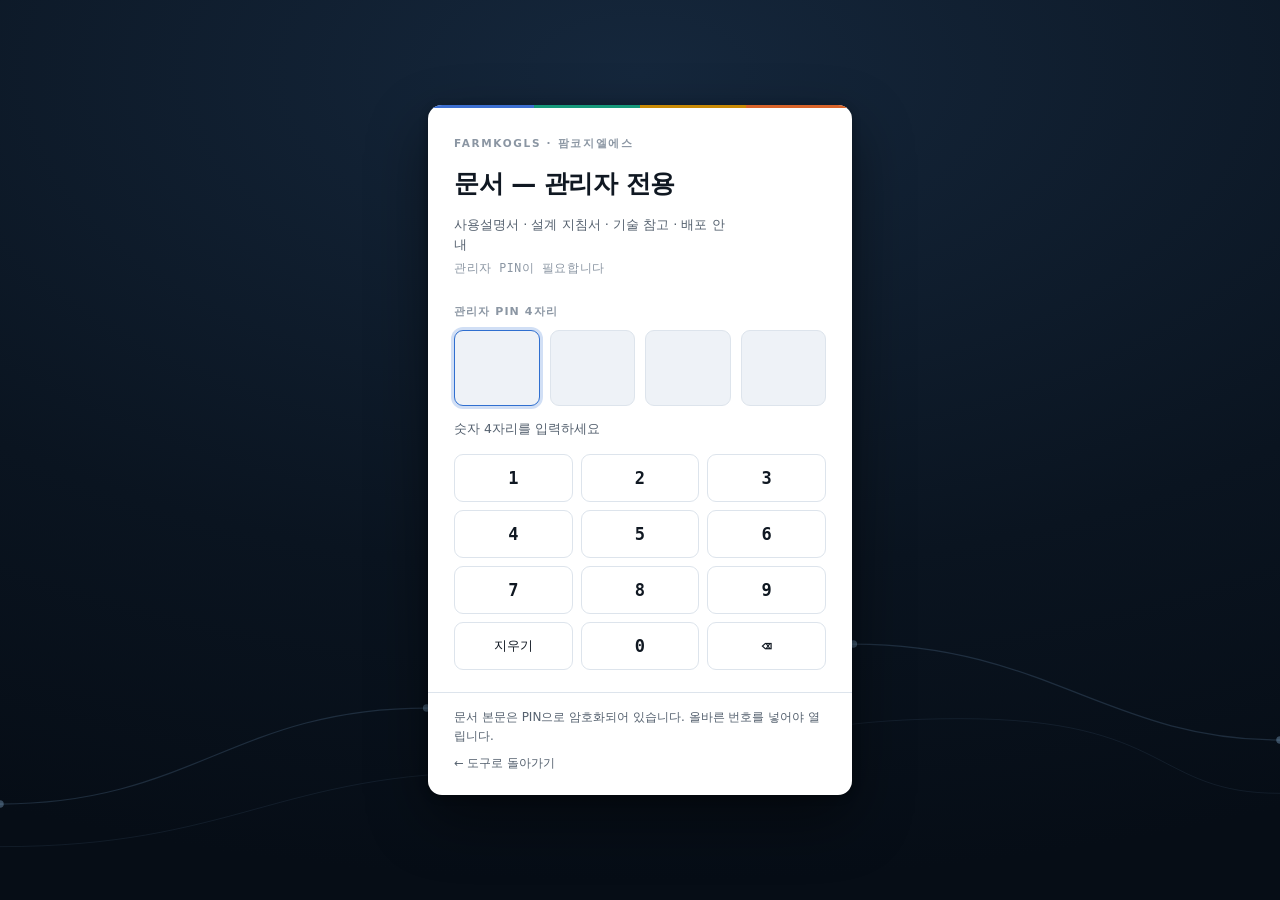
==== commit 91d70ce2: "Lock the docs behind a separate admin PIN by encrypting them A hash check would not have locked anyt" ====
--- a/docs.html
+++ b/docs.html
@@ -7,6 +7,262 @@
 <meta name="color-scheme" content="light dark">
 <title>Farmkogls Booking Console - 문서</title>
 <link rel="icon" href="data:image/svg+xml,%3Csvg xmlns='http://www.w3.org/2000/svg' viewBox='0 0 32 32'%3E%3Ctext y='26' font-size='26'%3E%F0%9F%93%98%3C/text%3E%3C/svg%3E">
+<style>/* ============================================================================
+   PIN gate — extends the console's existing token system rather than replacing
+   it. The field behind the card stays deep-hull navy in both themes (a berth at
+   dusk); the card and the console itself follow the viewer's theme.
+   ========================================================================= */
+#gate {
+  --g-hull:  #0a1420;
+  --g-sea:   #15273c;
+  --g-card:  #ffffff;
+  --g-ink:   #101822;
+  --g-ink-2: #55616f;
+  --g-ink-3: #8b96a3;
+  --g-line:  #dde4ec;
+  --g-slot:  #eef2f7;
+  --g-signal:#2f6fd0;
+  --g-bad:   #c0392b;
+  --g-csc:   #3c6fd1;
+  --g-nwx:   #17997a;
+  --g-ccs:   #c98a05;
+  --g-sks:   #d9642a;
+
+  position: fixed;
+  inset: 0;
+  z-index: 200;
+  display: grid;
+  place-items: center;
+  padding: 24px 18px;
+  overflow: auto;
+  background:
+    radial-gradient(120% 90% at 50% 8%, var(--g-sea) 0%, var(--g-hull) 62%, #060d16 100%);
+  font-family: var(--sans);
+  -webkit-font-smoothing: antialiased;
+}
+@media (prefers-color-scheme: dark) {
+  #gate {
+    --g-card:  #161d27;
+    --g-ink:   #e7edf5;
+    --g-ink-2: #a3aeba;
+    --g-ink-3: #78838f;
+    --g-line:  #2b3441;
+    --g-slot:  #1e2732;
+    --g-signal:#6ba3f5;
+  }
+}
+:root[data-theme="dark"] #gate {
+  --g-card: #161d27; --g-ink: #e7edf5; --g-ink-2: #a3aeba; --g-ink-3: #78838f;
+  --g-line: #2b3441; --g-slot: #1e2732; --g-signal: #6ba3f5;
+}
+:root[data-theme="light"] #gate {
+  --g-card: #ffffff; --g-ink: #101822; --g-ink-2: #55616f; --g-ink-3: #8b96a3;
+  --g-line: #dde4ec; --g-slot: #eef2f7; --g-signal: #2f6fd0;
+}
+
+#gate[hidden] { display: none; }
+
+/* ---- the port-rotation line behind the card ---------------------------- */
+.gate-field {
+  position: absolute;
+  inset: auto 0 0 0;
+  height: min(46vh, 320px);
+  color: rgba(140, 190, 235, .17);
+  pointer-events: none;
+}
+.gate-rot { width: 100%; height: 100%; display: block; }
+.gate-calls circle { fill: rgba(160, 205, 245, .32); }
+
+/* ---- card -------------------------------------------------------------- */
+.gate-card {
+  position: relative;
+  width: 100%;
+  max-width: 424px;
+  background: var(--g-card);
+  color: var(--g-ink);
+  border-radius: 14px;
+  box-shadow: 0 24px 60px rgba(0, 0, 0, .45), 0 2px 8px rgba(0, 0, 0, .3);
+  overflow: hidden;
+}
+
+/* the four service loops, in their own colours — this is the fleet, not trim */
+.gate-loops { display: flex; height: 3px; }
+.gate-loops i { flex: 1; display: block; }
+.gate-loops i[data-svc="CSC"] { background: var(--g-csc); }
+.gate-loops i[data-svc="NWX"] { background: var(--g-nwx); }
+.gate-loops i[data-svc="CCS"] { background: var(--g-ccs); }
+.gate-loops i[data-svc="SKS"] { background: var(--g-sks); }
+
+.gate-head { padding: 26px 26px 4px; }
+.gate-eyebrow {
+  margin: 0 0 10px;
+  font-size: 10.5px;
+  font-weight: 600;
+  letter-spacing: .16em;
+  text-transform: uppercase;
+  color: var(--g-ink-3);
+}
+#gate h1 {
+  margin: 0;
+  font-size: 25px;
+  font-weight: 650;
+  letter-spacing: -.02em;
+  text-wrap: balance;
+  color: var(--g-ink);
+}
+.gate-sub {
+  margin: 9px 0 0;
+  font-size: 13px;
+  line-height: 1.55;
+  color: var(--g-ink-2);
+  max-width: 34ch;
+}
+.gate-sub span {
+  display: block;
+  margin-top: 5px;
+  font-family: var(--mono);
+  font-size: 11.5px;
+  letter-spacing: .05em;
+  color: var(--g-ink-3);
+}
+
+/* ---- pin --------------------------------------------------------------- */
+.gate-form { padding: 20px 26px 4px; }
+.gate-label {
+  display: block;
+  font-size: 11px;
+  font-weight: 600;
+  letter-spacing: .1em;
+  text-transform: uppercase;
+  color: var(--g-ink-3);
+  margin-bottom: 9px;
+}
+.gate-cells { display: flex; gap: 10px; }
+.gate-cells .cell {
+  flex: 1;
+  aspect-ratio: 4 / 5;
+  max-height: 76px;
+  display: grid;
+  place-items: center;
+  background: var(--g-slot);
+  border: 1px solid var(--g-line);
+  border-radius: 9px;
+  font-family: var(--mono);
+  font-variant-numeric: tabular-nums;
+  font-size: 30px;
+  font-weight: 600;
+  color: var(--g-ink);
+  transition: border-color .14s, background .14s, transform .14s;
+}
+.gate-cells .cell.filled { border-color: var(--g-signal); background: var(--g-card); }
+.gate-cells .cell.pop { animation: gate-pop .16s ease-out; }
+.gate-cells .cell.active {
+  border-color: var(--g-signal);
+  box-shadow: 0 0 0 3px color-mix(in srgb, var(--g-signal) 22%, transparent);
+}
+@keyframes gate-pop { 0% { transform: scale(.9); } 100% { transform: scale(1); } }
+
+#gate.bad .gate-cells { animation: gate-shake .34s; }
+#gate.bad .gate-cells .cell { border-color: var(--g-bad); }
+@keyframes gate-shake {
+  0%,100% { transform: translateX(0); }
+  18% { transform: translateX(-7px); } 38% { transform: translateX(6px); }
+  58% { transform: translateX(-4px); } 78% { transform: translateX(2px); }
+}
+
+/* keeps the mobile keyboard reachable without showing a second field */
+.gate-proxy {
+  position: absolute;
+  opacity: 0;
+  width: 1px; height: 1px;
+  border: 0; padding: 0;
+  left: 26px; top: 50%;
+}
+.gate-proxy:focus { outline: none; }
+.gate-proxy:focus-visible + .gate-msg { color: var(--g-ink-2); }
+
+.gate-msg {
+  margin: 12px 0 0;
+  min-height: 1.4em;
+  font-size: 12.5px;
+  color: var(--g-ink-3);
+}
+#gate.bad .gate-msg { color: var(--g-bad); font-weight: 500; }
+#gate.ok .gate-msg { color: #1f8a5b; font-weight: 500; }
+
+/* ---- keypad ------------------------------------------------------------ */
+.gate-pad {
+  display: grid;
+  grid-template-columns: repeat(3, 1fr);
+  gap: 8px;
+  margin-top: 14px;
+}
+.gate-pad button {
+  appearance: none;
+  padding: 13px 0;
+  border: 1px solid var(--g-line);
+  border-radius: 9px;
+  background: var(--g-card);
+  color: var(--g-ink);
+  font-family: var(--mono);
+  font-variant-numeric: tabular-nums;
+  font-size: 17px;
+  font-weight: 550;
+  cursor: pointer;
+  transition: background .12s, border-color .12s, transform .08s;
+}
+.gate-pad button.wide { font-family: var(--sans); font-size: 13px; font-weight: 500; }
+.gate-pad button:hover { background: var(--g-slot); border-color: var(--g-ink-3); }
+.gate-pad button:active { transform: translateY(1px); }
+.gate-pad button:focus-visible {
+  outline: 2px solid var(--g-signal);
+  outline-offset: 2px;
+}
+
+/* ---- footer ------------------------------------------------------------ */
+.gate-foot {
+  margin-top: 18px;
+  padding: 15px 26px 22px;
+  border-top: 1px solid var(--g-line);
+}
+.gate-foot p { margin: 0; font-size: 12px; line-height: 1.55; color: var(--g-ink-2); }
+.gate-caveat { margin-top: 8px !important; color: var(--g-ink-3) !important; font-size: 11.5px !important; }
+.gate-caveat b { color: var(--g-ink-2); font-weight: 600; }
+.gate-docs { margin-top: 10px !important; }
+.gate-docs a {
+  display: inline-block;
+  color: var(--g-signal);
+  text-decoration: none;
+  font-weight: 600;
+  font-size: 12px;
+  padding: 5px 11px;
+  border: 1px solid var(--g-line);
+  border-radius: 999px;
+  transition: border-color .16s ease, background .16s ease;
+}
+.gate-docs a:hover { border-color: var(--g-signal); background: var(--g-slot); }
+.gate-docs a:focus-visible { outline: 2px solid var(--g-signal); outline-offset: 2px; }
+
+/* ---- unlock transition ------------------------------------------------- */
+#gate.leaving { animation: gate-out .34s ease-in forwards; }
+@keyframes gate-out { to { opacity: 0; transform: scale(1.015); } }
+
+/* ---- hosted-only chrome inside the console ----------------------------- */
+.hosted-btn { margin-left: 0; }
+#lockBtn { border-color: rgba(255, 255, 255, .28); }
+
+@media (max-width: 420px) {
+  .gate-head { padding: 22px 18px 4px; }
+  .gate-form { padding: 18px 18px 4px; }
+  .gate-foot { padding: 14px 18px 20px; }
+  #gate h1 { font-size: 22px; }
+  .gate-cells .cell { font-size: 26px; }
+}
+
+@media (prefers-reduced-motion: reduce) {
+  #gate *, #gate { animation: none !important; transition: none !important; }
+}
+</style>
 <style>
 *,*::before,*::after{box-sizing:border-box}
 :root{
@@ -25,6 +281,10 @@
   --line:#e2ddd3;--accent:#0f5c4a;--accent-soft:#e6f0ec;--code-bg:#efece5;--mark:#b45309}
 body{margin:0;background:var(--bg);color:var(--ink);font-family:var(--sans);
   font-size:15px;line-height:1.75;-webkit-text-size-adjust:100%}
+body.locked{overflow:hidden}
+.gate-back{margin-top:9px!important}
+.gate-back a{color:var(--g-ink-2);text-decoration:none;font-size:11.5px}
+.gate-back a:hover{text-decoration:underline}
 a{color:var(--accent)}
 .wrap{display:grid;grid-template-columns:270px minmax(0,1fr);gap:0;
   max-width:1240px;margin:0 auto;min-height:100vh}
@@ -92,7 +352,66 @@
 }
 </style>
 </head>
-<body>
+<body class="locked">
+
+<div id="gate" role="dialog" aria-modal="true" aria-labelledby="gate-title">
+  <div class="gate-field" aria-hidden="true">
+    <svg class="gate-rot" viewBox="0 0 1200 300" preserveAspectRatio="none" focusable="false">
+      <path d="M0 210 C 180 210, 220 120, 400 120 S 620 60, 800 60 S 1040 150, 1200 150"
+            fill="none" stroke="currentColor" stroke-width="1.25" vector-effect="non-scaling-stroke"/>
+      <path d="M0 250 C 220 250, 260 180, 470 180 S 700 130, 900 130 S 1080 200, 1200 200"
+            fill="none" stroke="currentColor" stroke-width="1" opacity=".5"
+            vector-effect="non-scaling-stroke"/>
+      <g class="gate-calls">
+        <circle cx="0" cy="210" r="3.5"/><circle cx="400" cy="120" r="3.5"/>
+        <circle cx="800" cy="60" r="3.5"/><circle cx="1200" cy="150" r="3.5"/>
+      </g>
+    </svg>
+  </div>
+
+  <section class="gate-card">
+    <div class="gate-loops" aria-hidden="true">
+      <i data-svc="CSC"></i><i data-svc="NWX"></i><i data-svc="CCS"></i><i data-svc="SKS"></i>
+    </div>
+
+    <header class="gate-head">
+      <p class="gate-eyebrow">FARMKOGLS &middot; 팜코지엘에스</p>
+      <h1 id="gate-title">문서 &mdash; 관리자 전용</h1>
+      <p class="gate-sub">
+        사용설명서 &middot; 설계 지침서 &middot; 기술 참고 &middot; 배포 안내
+        <span>관리자 PIN이 필요합니다</span>
+      </p>
+    </header>
+
+    <form class="gate-form" id="gate-form" novalidate>
+      <label class="gate-label" for="pin-proxy">관리자 PIN 4자리</label>
+      <div class="gate-cells" id="gate-cells">
+        <span class="cell" data-i="0"></span><span class="cell" data-i="1"></span>
+        <span class="cell" data-i="2"></span><span class="cell" data-i="3"></span>
+      </div>
+      <input id="pin-proxy" class="gate-proxy" type="text" inputmode="numeric"
+             autocomplete="off" autocapitalize="off" spellcheck="false"
+             maxlength="4" aria-describedby="gate-msg" aria-label="관리자 PIN 4자리 입력">
+      <p class="gate-msg" id="gate-msg" role="status" aria-live="polite">숫자 4자리를 입력하세요</p>
+      <div class="gate-pad" id="gate-pad">
+        <button type="button" data-k="1">1</button><button type="button" data-k="2">2</button>
+        <button type="button" data-k="3">3</button><button type="button" data-k="4">4</button>
+        <button type="button" data-k="5">5</button><button type="button" data-k="6">6</button>
+        <button type="button" data-k="7">7</button><button type="button" data-k="8">8</button>
+        <button type="button" data-k="9">9</button>
+        <button type="button" data-k="clear" class="wide">지우기</button>
+        <button type="button" data-k="0">0</button>
+        <button type="button" data-k="back" aria-label="한 자 지우기">&#9003;</button>
+      </div>
+    </form>
+
+    <footer class="gate-foot">
+      <p>문서 본문은 PIN으로 암호화되어 있습니다. 올바른 번호를 넣어야 열립니다.</p>
+      <p class="gate-back"><a href="./">&larr; 도구로 돌아가기</a></p>
+    </footer>
+  </section>
+</div>
+
 <div class="wrap">
 <aside id="side">
   <a class="brand" href="./"><small>Farmkogls &middot; 팜코지엘에스</small>Booking Console 문서</a>
@@ -101,710 +420,12 @@
     <a href="https://inu-sudo.github.io/farmkogls-console/">https://inu-sudo.github.io/farmkogls-console/</a>
     <p>PIN 4자리를 입력하면 도구가 열립니다.<br>번호는 담당자에게 확인하세요.</p>
   </div>
-  <nav><a class="doc" href="#d0">문서 안내<span>어느 문서를 언제 보나</span></a><div class="toc"></div><a class="doc" href="#d1">1. 이해한 내용<span>업무 모델과 계산 규칙</span></a><div class="toc"><a href="#d1-h2">1. 회사가 하는 일</a><a href="#d1-h3">2. 4개 서비스(항로 루프)와 선사 파트너</a><a href="#d1-h4">3. 오가는 문서 7종과 업무 흐름</a><a href="#d1-h5">4. 반드시 지켜야 하는 계산 규칙</a><a href="#d1-h6">5. 지금 방식의 구조적 문제</a><a href="#d1-h7">6. 그래서 도구가 하는 일</a><a href="#d1-h8">7. 아직 확인이 필요한 부분 (제 추정)</a></div><a class="doc" href="#d2">2. 사용 매뉴얼<span>부킹 담당자용</span></a><div class="toc"><a href="#d2-h2">0. 시작하기 (1분)</a><a href="#d2-h6">1. 화면 구성</a><a href="#d2-h7">2. 주간 업무 루틴 ⭐ — 「파일 갱신」이 본체입니다</a><a href="#d2-h12">2-1. 분석 화면 (부가 기능)</a><a href="#d2-h13">3. 어떤 파일을 넣을 수 있나</a><a href="#d2-h14">4. 탭별 사용법</a><a href="#d2-h21">5. 필터 사용법</a><a href="#d2-h22">6. 내보낸 엑셀 (14개 시트)</a><a href="#d2-h23">7. 백업과 기기 이동</a><a href="#d2-h25">8. 이런 상황이면 (FAQ)</a><a href="#d2-h26">9. 알아둘 한계</a></div><a class="doc" href="#d3">3. 설계 지침서<span>바이브 코딩 + 설명 대본</span></a><div class="toc"><a href="#d3-h2">1. 한 문장으로</a><a href="#d3-h3">2. 비유로 보는 전체 구조</a><a href="#d3-h5">3. 왜 이렇게 만들었나 — 핵심 결정들</a><a href="#d3-h13">4. 가장 중요한 아이디어 3개</a><a href="#d3-h17">5. 실패에서 배운 것 (비개발자에게 설명하기 좋은 사례)</a><a href="#d3-h25">6. AI에게 수정을 맡길 때 ⭐</a><a href="#d3-h33">7. 비개발자에게 설명하는 대본</a><a href="#d3-h38">8. 최소 용어집</a></div><a class="doc" href="#d4">4. 기술 참고<span>AI에게 붙여줄 문서</span></a><div class="toc"><a href="#d4-h2">1. 설계 전제 3가지</a><a href="#d4-h6">2. 구조와 데이터 흐름</a><a href="#d4-h7">3. 정규 데이터 모델</a><a href="#d4-h8">4. 핵심 알고리즘 3개</a><a href="#d4-h12">5. 실제로 만난 버그와 교훈 ⭐</a><a href="#d4-h26">6. 개발 환경과 작업 절차</a><a href="#d4-h30">7. 확장 방법</a><a href="#d4-h35">8. 손대기 전에 알아둘 함정 요약</a><a href="#d4-h37">9. 성능 기준값</a></div><a class="doc" href="#d5">배포하기<span>홈페이지를 올리고 고치는 법</span></a><div class="toc"><a href="#d5-h2">제일 빠른 방법 — 스크립트 한 번 실행</a><a href="#d5-h3">0. 이 폴더로 이동</a><a href="#d5-h4">1. GitHub 로그인 (한 번만)</a><a href="#d5-h5">2. 저장소 만들고 올리기</a><a href="#d5-h6">3. 사이트 켜기</a><a href="#d5-h7">앞으로 내용을 고칠 때</a><a href="#d5-h8">PIN 바꾸기</a><a href="#d5-h9">비공개 저장소로 두고 싶다면</a><a href="#d5-h10">PIN보다 강한 잠금이 필요하면</a></div></nav>
+  <nav></nav>
 </aside>
-<main id="main"><article class="doc-body" id="d0"><h1 id="d0-h1">문서 안내</h1>
-<div class="tw"><table><thead><tr><th>순서</th><th>문서</th><th>누가 읽나</th><th>무엇을 얻나</th></tr></thead><tbody><tr><td>1</td><td><a href="#d1">01_이해한_내용.md</a></td><td>전원</td><td>팜코지엘에스 업무 모델, 문서 7종의 흐름, 계산 규칙, 현재 방식의 문제 6가지</td></tr><tr><td>2</td><td><a href="#d2">02_사용_매뉴얼.md</a></td><td>부킹 담당자</td><td><strong>「파일 갱신」 주간 루틴</strong>, 탭별 사용법, FAQ, 한계</td></tr><tr><td>3</td><td><a href="#d3">03_설계_지침서.md</a></td><td><strong>바이브 코딩하는 나 + 설명 들을 사람</strong></td><td>비유로 보는 구조, 설계 결정 7개, 핵심 아이디어 3개, <strong>AI에게 수정 맡기는 법</strong>, 고친 걸 홈페이지에 올리는 법, 비개발자 설명 대본</td></tr><tr><td>부록</td><td><a href="#d4">04_기술_참고.md</a></td><td>코드를 직접 볼 때 / <strong>AI에게 붙여줄 때</strong></td><td>모듈 구조, 알고리즘, <strong>실제 버그 13건과 교훈</strong>, 함정 17개, 행 삽입 체크리스트</td></tr><tr><td>배포</td><td><code>farmkogls-site/배포하기.md</code></td><td>홈페이지를 처음 올릴 때</td><td>명령 한 줄로 배포, 비공개로 두는 법, PIN보다 강한 잠금</td></tr></tbody></table></div>
-<p><strong>1번 문서를 먼저 확인해 주세요.</strong> 제가 파일에서 추론한 업무 모델이므로, 틀린 전제가 있으면 도구도 함께 틀립니다. 특히 §7 &quot;확인이 필요한 부분&quot;의 5개 항목을 봐주시면 좋겠습니다.</p>
-<p><strong>3번이 사람용 본문입니다.</strong> 프로그램 코드는 나오지 않고, 그대로 읽어서 팀장·동료· IT 담당자에게 설명할 수 있게 썼습니다. §5(실패에서 배운 것)와 §6(AI에게 수정 맡길 때)가실제로 가장 도움이 되는 부분입니다.</p>
-<p><strong>4번은 AI에게 던져줄 문서입니다.</strong> 수정을 맡길 때 &quot;docs/04를 먼저 읽어&quot;라고붙이면 제가 밟은 함정을 다시 밟지 않습니다.</p>
-<p>영문 기술 요약은 상위 폴더의 <a href="https://github.com/inu-sudo/farmkogls-console" target="_blank" rel="noopener">README.md</a>에 있습니다.</p></article><article class="doc-body" id="d1"><h1 id="d1-h1">1단계 — 제가 이해한 팜코지엘에스의 업무와 데이터</h1>
-<p>이 문서는 제공해주신 13개 엑셀 파일과 알려주신 내용(회사명, 부킹 사이트, &quot;일부 항로는 사이트가 아니라 이메일 엑셀로 처리&quot;)을 근거로 재구성한업무 모델입니다. <strong>이 이해가 도구 설계의 전제</strong>이므로, 틀린 부분이 있으면이 문서를 먼저 고쳐야 합니다.</p>
-<hr>
-<h2 id="d1-h2">1. 회사가 하는 일</h2>
-<p>팜코지엘에스(Farmkogls, 데이터상 <code>FARMKO</code> / <code>팜코</code>)는 <strong>선박을 소유하지 않는 NVOCC / 선복 재판매업자</strong>입니다.</p>
-<pre><code>  피더 선사              팜코지엘에스                고객
-  (GFS/BTL/X-Press)  ──▶  선복 블록 매입      ──▶  한국 포워더
-   실제 배 운항            (DF 계약)                해외 에이전트
-                          ↓
-                    남은 선복 = 손실
-                    초과 선복 = 추가비용</code></pre>
-<p>핵심 구조는 <strong>DF(Dead Freight, 부동운임) 계약</strong>입니다.</p>
-<ul><li>선사와 기간(보통 1~6개월)을 정해 <strong>약정 물량(TEU)과 약정 중량(톤)</strong>을 삽니다.</li><li>대금은 <code>TEU당 단가 × 약정 물량</code>으로 <strong>고정</strong>됩니다. → 안 채우면 그대로 손실.</li><li>약정을 넘겨 실으면 <strong>Excess Slot Rate</strong>(구간별 별도 단가)가 붙습니다.</li><li>여기에 할증이 더해집니다: DG 150/TEU, RF 150/box, Flexi 100/box, TK 100/box, COD 130/변경.</li></ul>
-<p><strong>따라서 이 회사의 손익은 &quot;약정 대비 실제 적재율&quot;에서 거의 다 결정됩니다.</strong> BSA를 넘겼는지 남겼는지가 곧 돈입니다. 제가 만든 도구가 화면 한가운데에 <code>BSA 대비 이용률</code>을 놓은 이유입니다.</p>
-<p>실제 예 (<code>BTL_CCS(JUL 26')</code> 시트):</p>
-<div class="tw"><table><thead><tr><th>항목</th><th>값</th></tr></thead><tbody><tr><td>단가</td><td>850 / TEU</td></tr><tr><td>약정 물량</td><td>70 TEU</td></tr><tr><td>약정 중량</td><td>910 톤 (상해 720 톤)</td></tr><tr><td>고정 대금</td><td>59,500</td></tr><tr><td>실제 적재</td><td>69 TEU → 실질 단가 862.3 / TEU</td></tr><tr><td>판매 단가</td><td>20' 1,500 / 40' 1,900</td></tr><tr><td>결과</td><td>+12,850</td></tr></tbody></table></div>
-<p>같은 시트의 &quot;#1. Ideal Booking&quot; 시나리오는 <strong>−16,000</strong> 입니다. 즉 <strong>어떤 박스를 싣느냐에 따라 흑자와 적자가 갈립니다.</strong> 40'를 이상적으로 채우면적자, 실제처럼 20'를 섞으면 흑자였습니다.</p>
-<hr>
-<h2 id="d1-h3">2. 4개 서비스(항로 루프)와 선사 파트너</h2>
-<div class="tw"><table><thead><tr><th>SVC</th><th>선복 제공 선사</th><th>기항 순서</th></tr></thead><tbody><tr><td><strong>CSC</strong></td><td>GFS</td><td>부산 → 광양 → 상해 → 클랑(W) → 나바셰바 → 문드라 → 카라치 → 클랑(W) → 부산</td></tr><tr><td><strong>NWX</strong></td><td>X-Press</td><td>청도 → 부산 → 클랑(N) → 나바셰바 → 피파바브 → 문드라 → 카라치 → 청도 → 부산</td></tr><tr><td><strong>CCS</strong></td><td>BTL</td><td>청도 → 부산 → 상해 → 클랑(W) → 클랑(N) → 첸나이 → 카투팔리 → 클랑(N) → 청도 → 부산</td></tr><tr><td><strong>SKS</strong></td><td>BTL</td><td>클랑(W) → 클랑(N) → 콜카타 → 클랑(W) → 클랑(N)</td></tr></tbody></table></div>
-<p>투입 선박(파일에서 확인된 것):</p>
-<ul><li><strong>CSC</strong> — ZHONG GU 시리즈(ZI AN / LAN ZHOU / HANG ZHOU / XI AN), MELBOURNE BRIDGE, GFS GALAXY, BEIJING BRIDGE, GRACE BRIDGE</li><li><strong>NWX</strong> — X-PRESS CASSIOPEIA / PHOENIX / CARINA</li><li><strong>CCS</strong> — INTERASIA HORIZON / INSPIRATION, WAN HAI 501·510·521·522·372, TIGER CHENNAI, KMTC JEBEL ALI</li><li><strong>SKS</strong> — MTT SAMALAJU / LIMBANG / LABUAN / SEMPORNA, YANG GUANG, IMKE SCHEPERS, XIN HONG SHENG 37, HAI FENG, HONG JIA 17, GLORY RIGHT</li></ul>
-<p><strong>주력 항로는 한국·중국 ↔ 인도 + 파키스탄</strong>입니다. 실적 기준 상위 구간:</p>
-<div class="tw"><table><thead><tr><th>구간</th><th>TEU</th></tr></thead><tbody><tr><td>부산 → 첸나이</td><td>1,225</td></tr><tr><td>청도 → 부산</td><td>467</td></tr><tr><td>나바셰바 → 부산</td><td>385</td></tr><tr><td>부산 → 나바셰바</td><td>369</td></tr><tr><td>카투팔리 → 청도</td><td>354</td></tr></tbody></table></div>
-<p>인도발 부산향(나바셰바→부산 385 TEU)은 중량이 740톤뿐입니다. TEU당 1.9톤 = <strong>거의 전부 공컨테이너 회수(Empty Repo)</strong>입니다. 전체 4,920 TEU 중 1,473 TEU(30%)가 공컨 회수입니다. 이건 매출이 아니라장비 재배치 비용이므로, 매출 분석에서 반드시 분리해야 합니다.</p>
-<hr>
-<h2 id="d1-h4">3. 오가는 문서 7종과 업무 흐름</h2>
-<p>이게 이 회사 업무의 실체입니다. 누가 → 누구에게 → 무엇을 보내는지:</p>
-<pre><code> [해외 에이전트: MSA 등]
-        │  ① 주간 부킹 예보 (학습.xlsx 형태)
-        │     서비스별 4개 시트 · B/L 단위
-        ▼
- [팜코 영업/운영]  ──②──▶ ③ 항차별 BK SHEET (마감)
-        │                    선적 확정 · 판매운임 · 손익
-   ② 통합 등록부                    │
-   (FES BK FCST)                    ▼
-   전 서비스 · 2구간 라우팅     ④ ROB 적재계획
-        │                        구간별 잔여 선복
-        ▼
-   ⑤ 스케줄 / ⑥ BSA / ⑦ DF 계약  ← 선사와의 약정 (상수 역할)</code></pre>
-<div class="tw"><table><thead><tr><th>#</th><th>문서</th><th>성격</th><th>담고 있는 것</th></tr></thead><tbody><tr><td>①</td><td><code>FES &lt;SVC&gt; BK FCST</code> (학습.xlsx)</td><td>해외 에이전트 → 팜코, <strong>주간 유입</strong></td><td>B/L, 선명/항차, ETD, POL/POD/F.POD, 컨테이너 수량, VGM</td></tr><tr><td>②</td><td><code>FES BK FCST</code> (FES AGENCY)</td><td>팜코 <strong>통합 등록부</strong></td><td>①에 2구간(환적) 라우팅·고객·요율 추가. 하단에 <code>** CANCEL LIST</code> 별도 구역</td></tr><tr><td>③</td><td><code>BK SHEET (마감)</code></td><td><strong>항차별 운영 확정본</strong></td><td>부킹일/취소일, 선적인(한국 포워더), DG·OOG 특수화물, 픽업 터미널, 영업사원, <strong>판매운임과 손익</strong>, 헤더에 BSA·DF 단가·서류/화물 마감일. 하단에 <code>Cancel 정리</code></td></tr><tr><td>④</td><td><code>ROB</code> (항차별)</td><td><strong>적재 통제</strong></td><td>기항지마다 이전 잔량 + 적재 − 양하 = 선상 잔량, NDG/DG/OOG 구분, BSA 대비 잔여</td></tr><tr><td>⑤</td><td><code>Schedule</code></td><td>상수</td><td>서비스별 기항 순서와 항구별 ETD, WEEKNUM</td></tr><tr><td>⑥</td><td><code>BSA</code></td><td>상수</td><td>항차별 우리 배정량(TEU·톤), Northbound/Southbound, 선박 대체(<code>A =&gt; B</code>)</td></tr><tr><td>⑦</td><td><code>DF 계산기</code></td><td>상수</td><td>선사·서비스·기간별 단가/약정량/할증/구간 초과단가</td></tr></tbody></table></div>
-<p>여기에 운임 파일들(<code>FES India 운임</code>, <code>NVOCC 월간 운임</code>, <code>파트너 월간운임</code>, <code>IRAN &amp; RED SEA</code>, <code>MARKET RATE</code>, <code>OOG 운임 포맷</code>)이 <strong>반월 단위(1H/2H)</strong>로따로 관리됩니다. <code>FES India 운임</code>은 24년 6월부터 26년 7월까지 51개 시트가쌓여 있습니다. FEEDER CARRIER / PRINCIPAL TERM(FIFO) / SELLING TERM(CY/CY) / 환율 / DG 할증(원가·판매 분리)이 한 시트에 함께 들어 있습니다.</p>
-<hr>
-<h2 id="d1-h5">4. 반드시 지켜야 하는 계산 규칙</h2>
-<p>파일의 실제 수식에서 그대로 뽑았습니다. 도구도 동일하게 구현했습니다.</p>
-<p><strong>TEU 환산</strong> — 20피트류 1, 40피트류 2, Void 1</p>
-<pre><code>TEU = 20'DV + 20'MT + 20'FR + Void + (40'HC + 40'MT + 40'FR) × 2</code></pre>
-<p><code>Void</code>가 1 TEU로 계산되는 게 중요합니다. OOG(초과규격) 화물이 옆 슬롯을못 쓰게 만드는 만큼을 비용으로 잡는 것입니다.</p>
-<p><strong>주차(WK)</strong> — 엑셀 <code>WEEKNUM(ETD)</code> 기본값(일요일 시작, 1월 1일이 1주차). ISO 주차와 다릅니다. 파일과 숫자를 맞추려면 이 방식이어야 합니다.</p>
-<p><strong>Tare(공컨 자중)</strong> — 20FT 2.3톤, 40FT 3.7톤</p>
-<p><strong>화물 등급</strong> — FR이나 Void가 있으면 <code>OOG</code>, 특수/비고에 위험물 표기가 있으면 <code>DG</code>, 나머지는 <code>NDG</code></p>
-<p><strong>ROB(선상 잔량)</strong> — 이게 가장 중요한 개념입니다.</p>
-<pre><code>각 기항지에서:  잔량 = 이전 잔량 + 이번 적재 − 이번 양하
-잔여 선복    =  BSA − 최대 선상 잔량</code></pre>
-<p><strong>&quot;부킹 합계&quot;가 아니라 &quot;최대 선상 잔량&quot;이 선복 소요량</strong>입니다. 부산에서 실어 첸나이에서 내린 박스는 그 이후 구간의 선복을 쓰지 않습니다. 실제 예 — <code>TIGER CHENNAI 2605W</code>는 부킹 합계 105 TEU지만최대 선상 잔량은 81 TEU입니다. 귀사 BK SHEET의 Grand Total도 81입니다. BSA가 50이므로 초과는 31 TEU(합계 기준 55가 아님)입니다. <strong>이 차이만큼 초과 선복 비용을 과다 계산할 수 있습니다.</strong></p>
-<hr>
-<h2 id="d1-h6">5. 지금 방식의 구조적 문제</h2>
-<p>부킹 사이트(farmkogls.plism.com)가 있는데도 엑셀을 주고받는 이유가 &quot;일부 항로만 사이트에서 처리된다&quot;는 것이었습니다. 그래서 생기는 문제:</p>
-<ol><li><strong>같은 부킹이 3곳에 존재</strong> — 에이전트 예보, 통합 등록부, 항차 BK SHEET. 서로 값이 어긋나도 알 방법이 없습니다. 실제로 지금 파일에 <strong>16건의 불일치</strong>가 있습니다.</li><li><strong>수식이 조용히 깨져 있음</strong> — <code>FES BK FCST</code>의 VGM 계산 중 16·21·23·24·30·31·37·38·39행이 빈 셀 <code>$V$4/$V$5</code>를 참조해 <strong>중량이 0</strong>으로나옵니다(정상인 26·29행은 <code>$Z$4/$Z$5</code>). 중량 초과 판단이 무력화됩니다.</li><li><strong>표기 불일치</strong> — 같은 항구가 <code>MYPKG(N)</code> / <code>MYPKN</code> / <code>NPKL</code>, 같은 회사가 <code>FARMKO</code> / <code>팜코</code>, 오타 <code>CHSHA</code>(→CNSHA), <code>X-PRESS PHOEINIX</code>, <code>MELBOURNE BRDIGE</code>. → 집계하면 각각 다른 항목으로 잡힙니다.</li><li><strong>헤더 오타가 실적을 왜곡</strong> — BK SHEET 5장의 <code>SVC Name</code>이 잘못 적혀 <strong>80건의 부킹이 엉뚱한 서비스로 집계</strong>되고 있었습니다. 예: <code>XCA26022W(0615)마감</code>은 CSC로 적혀 있지만 X-PRESS CARINA는 NWX 선박입니다.</li><li><strong>항차 번호가 매년 재사용됨</strong> — <code>WAN HAI 522 W038</code>이 25년과 26년에 모두존재합니다. 연도 구분 없이 합치면 과거 BSA가 현재 항차를 덮어씁니다.</li><li><strong>초과 적재가 집계되지 않음</strong> — 지금 데이터에서 <strong>27개 항차가 BSA 초과, 합계 476 TEU</strong>입니다. 의도된 초과일 수도 있지만, 한눈에 보이지 않으면협상·정산 근거가 없습니다.</li></ol>
-<hr>
-<h2 id="d1-h7">6. 그래서 도구가 하는 일</h2>
-<p>위 문제를 1:1로 겨냥했습니다.</p>
-<div class="tw"><table><thead><tr><th>문제</th><th>도구의 대응</th></tr></thead><tbody><tr><td>같은 부킹 3중 존재</td><td>B/L+항차+POD 키로 병합, 어긋난 값은 <strong>양쪽 출처를 명시해 보고</strong></td></tr><tr><td>표기 불일치</td><td>항구·선박·거래처 표준화 사전</td></tr><tr><td>헤더 오타</td><td>그 항차의 스케줄이 이기고, 정정 내역을 보고</td></tr><tr><td>항차번호 재사용</td><td>BSA 출처에 우선순위(항차 BK SHEET &gt; 스케줄 &gt; 과거 ROB)</td></tr><tr><td>초과 적재 미집계</td><td>ROB를 재계산해 <strong>최대 선상 잔량</strong> 기준으로 BSA 대비 표시</td></tr><tr><td>수식 파손</td><td>수량에서 TEU·중량을 직접 재계산, 원본과 다르면 경고</td></tr><tr><td>주간 반복 작업</td><td>파일 드롭 → 누적 등록부 → 엑셀 1클릭 출력</td></tr></tbody></table></div>
-<p>검증 결과(제공된 6개 파일 기준): 부킹 1,182건 · 4,920 TEU · 항차 166개. 엑셀에서 열어 <code>MASTER</code> / <code>VOYAGE SUMMARY</code> / <code>WEEK SUMMARY</code> 합계가모두 4,920으로 일치합니다.</p>
-<hr>
-<h2 id="d1-h8">7. 아직 확인이 필요한 부분 (제 추정)</h2>
-<p>정직하게 적어둡니다. 이 항목들은 제가 데이터에서 추론한 것이라 확인이 필요합니다.</p>
-<ol><li><strong><code>Void</code> 1 TEU 처리</strong> — 파일 수식을 따랐지만, 실제 선사 정산에서 Void를 어떻게 청구하는지는 확인이 필요합니다.</li><li><strong>BK SHEET의 <code>Shipper</code>와 통합 등록부의 <code>BK PARTY</code></strong> — 전자는 한국 포워더, 후자는 해외 에이전트로 성격이 다른데, 도구는 둘을 &quot;부킹 주체&quot; 하나로묶었습니다. 분리해야 하면 알려주세요.</li><li><strong>손익</strong> — 항차 BK SHEET에 DF 원가가 적힌 항차만 마진을 계산했습니다. 초과 선복 단가와 할증은 참고용으로만 읽어두고 마진에 반영하지 않았습니다. 전체 손익을 원하시면 DF 계약과 항차를 기간으로 연결해야 합니다.</li><li><strong><code>JIRA BHUM</code> / <code>HEMMA BHUM</code> / <code>MUMBAI BRIDGE</code></strong> — 스케줄에 없어서비스를 데이터에서 학습했습니다. RCL 관련 선박으로 보이는데어느 루프인지 확인이 필요합니다.</li><li><strong>운임 파일 6종</strong> — 구조는 파악했지만 도구에 아직 연결하지 않았습니다. 판매운임 자동 적용까지 원하시면 다음 단계입니다.</li></ol></article><article class="doc-body" id="d2"><h1 id="d2-h1">2단계 — 사용 매뉴얼 (처음 쓰는 사람용)</h1>
-<p>대상: 팜코지엘에스 부킹 업무 담당자. 엑셀만 쓸 수 있으면 됩니다. 프로그램 설치, 로그인, 인터넷 연결 모두 필요 없습니다.</p>
-<hr>
-<h2 id="d2-h2">0. 시작하기 (1분)</h2>
-<p>여는 방법이 두 가지입니다. <strong>둘 다 같은 도구</strong>이고, 하는 일도 똑같습니다.</p>
-<h3 id="d2-h3">방법 A — 홈페이지 (다른 사람에게 알려줄 때)</h3>
-<ol><li>브라우저에서 주소를 엽니다. ``<code> https://inu-sudo.github.io/farmkogls-console/ </code>``</li><li><strong>PIN 4자리</strong>를 누릅니다. (번호는 담당자에게 확인하세요 — 이 문서에는 적지 않습니다)</li><li>끝입니다.</li></ol>
-<p>설치할 것도, 파일을 받을 것도 없습니다. 회사 PC가 꺼져 있어도, 휴대폰에서도 열립니다.</p>
-<h3 id="d2-h4">방법 B — 파일 (내 PC에서 늘 쓸 때)</h3>
-<ol><li>바탕화면 <code>claude</code> 폴더의 <strong><code>Farmkogls_Booking_Console.html</code></strong>을 더블클릭합니다.</li><li>브라우저가 열리면 끝입니다.</li></ol>
-<p>인터넷이 끊겨도 되고, PIN도 없습니다. 파일 하나(239KB)라서 <strong>메일에 첨부해서 보내면 그게 곧 배포</strong>입니다.</p>
-<h3 id="d2-h5">어느 쪽을 쓰나</h3>
-<div class="tw"><table><thead><tr><th></th><th>홈페이지</th><th>파일</th></tr></thead><tbody><tr><td>알려주기</td><td>주소 + PIN만</td><td>파일을 보내야 함</td></tr><tr><td>인터넷</td><td>처음 열 때만 필요</td><td>전혀 불필요</td></tr><tr><td>갱신</td><td>항상 최신</td><td>새 파일을 다시 받아야 함</td></tr><tr><td>엑셀 내려받기</td><td>됨</td><td>됨</td></tr></tbody></table></div>
-<blockquote><p><strong>참고 — Artifact 판은 예외입니다.</strong> claude.ai 안에서 열리는 판은보안 제약 때문에 <strong>엑셀 파일을 내려받을 수 없습니다.</strong> 화면으로 보는 건다 되지만, 실제 <code>.xlsx</code>가 필요하면 위 홈페이지나 파일을 쓰세요. (Artifact 판 화면에도 도구 파일을 내려받는 버튼이 있습니다.)</p></blockquote>
-<p><strong>필요 조건</strong></p>
-<ul><li>Microsoft Edge, Chrome, 또는 Firefox 113 이상. (Internet Explorer 불가)</li><li>브라우저가 맞지 않으면 화면에 그렇게 안내가 뜹니다. 조용히 실패하지 않습니다.</li></ul>
-<p><strong>보안 안심 사항</strong></p>
-<ul><li>드롭한 엑셀은 <strong>내 브라우저 안에서만</strong> 열립니다. 서버로 올라가지 않습니다. 홈페이지로 열어도 마찬가지입니다 — <strong>홈페이지는 도구를 배달할 뿐</strong>, 파일 내용은 어디로도 전송되지 않습니다.</li><li>파일(방법 B)은 인터넷을 끊어도 똑같이 동작합니다.</li></ul>
-<blockquote><p><strong>PIN에 대해 정직하게</strong> — 이 4자리는 <strong>문 앞의 자물쇠가 아니라 문고리</strong>입니다. 주소를 아는 사람이 지나가다 들어오는 걸 막는 정도이고, 마음먹고 뜯어보면 뚫립니다. <strong>진짜 잠금이 필요하면 알려주세요</strong> — 이메일 인증(Cloudflare Access, 무료·50명)을 앞에 걸 수 있습니다.</p>
-<p>지금 홈페이지에는 <strong>부킹 자료가 들어 있지 않습니다.</strong> 빈 도구만 올라가 있고, 자료는 각자 파일을 넣는 순간부터 그 사람 브라우저에만 쌓입니다.</p></blockquote>
-<hr>
-<h2 id="d2-h6">1. 화면 구성</h2>
-<pre><code>┌─────────────────────────────────────────────────────────────┐
-│ Farmkogls Booking Console   [부킹수][TEU][항차][취소][갱신]  │ ← 상단 현황
-├─────────────────────────────────────────────────────────────┤
-│  ┌───────────────────────────────────────────────────────┐  │
-│  │  이번 주 엑셀 파일을 여기에 끌어다 놓으세요            │  │ ← 드롭 영역
-│  │  [파일 선택…]                                          │  │
-│  └───────────────────────────────────────────────────────┘  │
-│ ▸파일 갱신│Overview│Voyages vs BSA│ROB│Bookings│Changes│Ref │ ← 탭
-├─────────────────────────────────────────────────────────────┤
-│  [서비스][상태][주차][POL][F.POD][거래처][검색]  [초기화]    │ ← 필터
-├─────────────────────────────────────────────────────────────┤
-│                                                             │
-│                    선택한 탭의 내용                          │
-│                                                             │
-├─────────────────────────────────────────────────────────────┤
-│ [⬇ Export Excel] [Save project file] [Clear register]       │ ← 하단 버튼
-└─────────────────────────────────────────────────────────────┘</code></pre>
-<p><strong><code>파일 갱신</code> 탭이 기본으로 열립니다.</strong> 이게 주 업무이고, 나머지 탭은 분석용입니다. 탭 옆 <code>1/2</code>는 갱신에 필요한 두 파일 중 몇 개가 준비됐는지 뜻합니다.</p>
-<p><strong>상단 현황</strong>은 항상 현재 등록부 전체를 보여줍니다. <code>갱신</code>은 마지막으로 파일을 넣은 시각입니다.</p>
-<p>오른쪽 위 <strong><code>◐ Auto</code></strong> 버튼으로 밝은 화면 / 어두운 화면을 바꿉니다.</p>
-<hr>
-<h2 id="d2-h7">2. 주간 업무 루틴 ⭐ — 「파일 갱신」이 본체입니다</h2>
-<p><strong>목적: 에이전트가 보낸 예보를 통합 등록부에 반영해서, 갱신된 등록부를 돌려받는 것.</strong></p>
-<div class="tw"><table><thead><tr><th>순서</th><th>할 일</th></tr></thead><tbody><tr><td>1</td><td>파일을 연다 (<code>파일 갱신</code> 탭이 처음부터 열려 있습니다)</td></tr><tr><td>2</td><td><strong><code>학습.xlsx</code>와 <code>FES AGENCY BOOKING FORECAST 학습.xlsx</code>를 함께</strong> 끌어다 놓는다</td></tr><tr><td>3</td><td>어느 쪽이 입력이고 대상인지 자동 판별됩니다 — 두 칸이 초록색이 되는지 확인</td></tr><tr><td>4</td><td><strong><code>③ 등록부에 반영하기</code></strong> 클릭</td></tr><tr><td>5</td><td>화면에 나온 <strong>변경 내역</strong>을 확인 (무엇이 새로 들어가고 무엇이 바뀌는지)</td></tr><tr><td>6</td><td><strong><code>⬇ 갱신된 파일 내려받기</code></strong> 클릭 → 회신</td></tr></tbody></table></div>
-<p><strong>원본 파일은 건드리지 않습니다.</strong> <code>..._updated_20260725_1432.xlsx</code> 같은 새 사본이 나옵니다.</p>
-<h3 id="d2-h8">무엇이 보존되나</h3>
-<p>대상 파일을 새로 만드는 게 아니라 <strong>필요한 칸만 고칩니다.</strong> 그래서 그대로 남습니다:</p>
-<ul><li>모든 <strong>수식</strong> (<code>=WEEKNUM(...)</code>, TEU 계산식, Lumpsum 계산식)</li><li>셀 서식, 배경색, 테두리, 숫자 서식</li><li>병합 셀, 자동 필터, 조건부 서식</li><li><strong>그림, 메모, 인쇄 설정</strong>, 다른 시트(<code>Schedule</code>)</li></ul>
-<p>새로 추가되는 행은 <strong>바로 위 데이터 행의 서식과 수식을 물려받습니다.</strong> 행이 추가되면 아래쪽 <code>** CANCEL LIST</code> 블록이 자동으로 밀려나고, 그 안의 수식과메모 위치도 함께 조정됩니다.</p>
-<h3 id="d2-h9">실제 예 (제공해주신 파일로 검증한 결과)</h3>
-<pre><code>학습.xlsx  16행  →  FES BK FCST
-  신규 삽입 11건 (375행부터)   기존 갱신 5건   변화 없음 0건
-  → CANCEL LIST 378행 → 389행으로 이동
-  → 활성구역 TEU 합계 2,460 → 2,576 (증가 116 = 신규 11행 합계와 일치)</code></pre>
-<p>갱신된 5건의 내용:</p>
-<div class="tw"><table><thead><tr><th>행</th><th>무엇이 바뀌나</th></tr></thead><tbody><tr><td>327</td><td>B열에 화주명 추가 (예보에는 있고 등록부에는 비어 있던 값)</td></tr><tr><td>352</td><td>B열에 화주명 추가 (위와 같음)</td></tr><tr><td>344 · 373</td><td><strong>ETD <code>2026-07-27</code> → <code>2026-07-31</code></strong> (등록부가 예보보다 뒤처져 있었음)</td></tr><tr><td>344 · 373 · 374</td><td><strong>T/S 항구 오타 <code>MPYKG(N)</code> → <code>MYPKG(N)</code></strong></td></tr></tbody></table></div>
-<h3 id="d2-h10">반드시 직접 채워야 하는 것</h3>
-<p>도구가 채우지 않고 비워두는 칸이 있습니다. <strong>학습.xlsx에 그 정보가 없기 때문입니다.</strong></p>
-<div class="tw"><table><thead><tr><th>비워두는 칸</th><th>이유</th></tr></thead><tbody><tr><td><strong>T/S 행의 <code>I</code>(2nd Leg Vessel) · <code>J</code>(ETD) · <code>N</code>(2nd SVC)</strong></td><td>환적 연결 배는 예보에 없습니다. 담당자가 정하는 정보입니다</td></tr><tr><td><code>Z</code> (VGM 중량)</td><td>학습.xlsx에 비어 있으면 비워둡니다 (추정하지 않음)</td></tr><tr><td><code>AB</code> (Rate/Box)</td><td>위와 같음</td></tr><tr><td><code>C</code> (Customer)</td><td>지금 관행대로 비워둡니다 (화주명은 <code>B</code> Remark에 들어갑니다)</td></tr></tbody></table></div>
-<p>화면 아래 <strong>「T/S 행 — 2nd Leg를 직접 채워야 합니다」</strong> 표에 해당 행이 전부 나옵니다. 그 목록만 보고 엑셀에서 채우면 됩니다.</p>
-<h3 id="d2-h11">같은 파일을 또 넣어도 안전합니다</h3>
-<p>같은 학습.xlsx를 갱신된 파일에 다시 반영해도 <strong>신규 0 · 갱신 0 · 변화없음 16</strong>이 나옵니다. 실수로 두 번 돌려도 행이 중복되지 않습니다.</p>
-<hr>
-<h2 id="d2-h12">2-1. 분석 화면 (부가 기능)</h2>
-<p>파일을 넣으면 갱신 작업과 별개로 분석 화면도 채워집니다. 필요할 때만 보세요.</p>
-<div class="tw"><table><thead><tr><th>순서</th><th>할 일</th><th>어디서</th></tr></thead><tbody><tr><td>1</td><td>받은 엑셀을 한꺼번에 끌어다 놓는다 (BK SHEET, ROB, DF 계산기까지)</td><td>드롭 영역</td></tr><tr><td>2</td><td><strong>Changes</strong> 탭에서 지난주와 무엇이 달라졌는지 확인</td><td>Changes</td></tr><tr><td>3</td><td><strong>Voyages vs BSA</strong> 탭에서 빨간 항차를 확인 (= 초과 선복 비용)</td><td>Voyages</td></tr><tr><td>4</td><td><strong><code>⬇ Export Excel</code></strong> 로 14시트 통합 리포트를 받는다</td><td>하단</td></tr></tbody></table></div>
-<blockquote><p><code>⬇ Export Excel</code>은 <strong>새 통합 리포트</strong>를 만드는 것이고, <code>파일 갱신</code>은 <strong>기존 등록부를 고쳐서</strong> 돌려주는 것입니다. 용도가 다릅니다.</p></blockquote>
-<p>여러 번 같은 파일을 넣어도 <strong>아무 일도 일어나지 않습니다</strong>(<code>동일 1,182건</code>). 잘못 넣었을까 걱정하지 말고 그냥 다시 넣으세요.</p>
-<p>파일을 넣는 <strong>순서는 결과에 영향을 주지 않습니다.</strong> 6개를 어떤 순서로 넣어도같은 결과가 나오도록 만들어 두었습니다.</p>
-<hr>
-<h2 id="d2-h13">3. 어떤 파일을 넣을 수 있나</h2>
-<p>한 번에 몇 개든 섞어서 넣어도 됩니다. 도구가 시트별로 알아서 판별합니다.</p>
-<div class="tw"><table><thead><tr><th>넣을 수 있는 것</th><th>도구가 읽는 내용</th></tr></thead><tbody><tr><td>에이전트 주간 예보 (<code>FES CSC/NWX/CCS/SKS BK FCST</code>)</td><td>부킹, <code>SVC NAME</code> 셀에서 서비스</td></tr><tr><td>통합 등록부 (<code>FES BK FCST</code>)</td><td>부킹 + 2구간/환적, 하단 <code>** CANCEL LIST</code>까지</td></tr><tr><td>항차별 BK SHEET (<code>… 마감</code>)</td><td>부킹, 선명/항차, <strong>BSA(TEU·톤)</strong>, DF 단가, 서류·화물 마감일, Win-Sabis 코드, 하단 <code>Cancel 정리</code></td></tr><tr><td><code>Schedule</code> / <code>SCHEDULE</code></td><td>서비스별 기항 순서와 항구별 ETD</td></tr><tr><td><code>&lt;SVC&gt; BSA</code></td><td>항차별 배정량, 선박 대체(<code>A =&gt; B</code>) 표기</td></tr><tr><td>DF 계산기 (<code>GFS_</code>, <code>BTL_</code>, <code>XPR_</code>)</td><td>단가, 약정 물량·중량, 할증</td></tr><tr><td>항차별 ROB</td><td>BSA 상한값 (적재계획 자체는 도구가 다시 계산)</td></tr><tr><td><code>.json</code> 프로젝트 파일</td><td>저장해둔 등록부 전체 복원</td></tr></tbody></table></div>
-<p><strong>판별하지 못한 시트는 버리지 않고 알려줍니다.</strong> <code>Changes</code> 탭 맨 위 <code>Last upload</code>에 &quot;이 시트는 인식하지 못했습니다&quot;로 나옵니다. (예: <code>7월 RCL 모선</code>, <code>서인도스케줄</code>, <code>위험물 CHECKLIST GFS</code> 같은 자유형식 시트)</p>
-<hr>
-<h2 id="d2-h14">4. 탭별 사용법</h2>
-<h3 id="d2-h15">4-1. Overview — 아침에 30초만 볼 화면</h3>
-<ul><li><strong>상단 4개 타일</strong> — 활성 부킹 수 / 활성 TEU / VGM 중량 / <strong>BSA 초과 항차 수</strong> 네 번째 타일에 &quot;초과 선복 몇 TEU&quot;가 같이 나옵니다. 바로 돈입니다.</li><li><strong>주차별 TEU 누적 막대</strong> — 서비스별 색으로 쌓여 있습니다. 막대에 마우스를 올리면 <code>WK 30 · CCS · 123.0 TEU</code>처럼 뜹니다.</li><li><strong>Service mix / Top lanes / Booking parties</strong> — 어디에 물량이 몰렸는지.</li><li><strong>Checks and exceptions</strong> — 여기가 핵심입니다. 아래 3종류가 섞여 나옵니다.</li><ul><li><code>OVER</code> — BSA(또는 중량) 초과 항차</li><li><code>WARN</code> — 파일 간 값 불일치, 서비스 헤더 오타 정정, TEU 재계산 불일치</li><li><code>INFO</code> — 서비스/ETD 누락, 모르는 항구 코드</li></ul><li><strong>Container mix</strong> — 20'DV, 40'HC, Void 등 실제 박스 구성.</li></ul>
-<h3 id="d2-h16">4-2. Voyages vs BSA — 돈이 보이는 화면</h3>
-<p>항차 한 줄씩. <strong>열 제목을 클릭하면 정렬</strong>됩니다.</p>
-<div class="tw"><table><thead><tr><th>열</th><th>뜻</th></tr></thead><tbody><tr><td><code>Booked TEU</code></td><td>부킹 수량 단순 합계</td></tr><tr><td><strong><code>Peak TEU</code></strong></td><td><strong>최대 선상 잔량 = 실제 필요한 선복</strong></td></tr><tr><td><code>BSA</code></td><td>우리 배정량</td></tr><tr><td><code>Remain</code></td><td>남은 선복. <strong>음수(빨강)면 초과</strong></td></tr><tr><td><code>Utilisation</code></td><td>이용률 막대. 85% 넘으면 주황, 100% 넘으면 빨강</td></tr><tr><td><code>Peak t / BSA t / Remain t</code></td><td>중량 기준 같은 것</td></tr><tr><td><code>DF cost / Selling / Margin</code></td><td>BK SHEET에 DF 원가가 있던 항차만 표시</td></tr></tbody></table></div>
-<blockquote><p><strong><code>Booked TEU</code>와 <code>Peak TEU</code>를 혼동하지 마세요.</strong> 부산에서 실어 첸나이에서 내린 박스는 그 뒤 구간 선복을 쓰지 않습니다. 선사와 정산할 근거는 <code>Peak TEU</code>입니다.</p></blockquote>
-<h3 id="d2-h17">4-3. ROB load plan — 구간별 상세</h3>
-<p>항차를 클릭해 펼치면 기항지 순서대로:</p>
-<pre><code>#  항구    ETD     적재  20'  40'  DG  OOG   양하   선상   잔여   중량
-1  CNTAO   04/25    37    0   18            
-2  KRPUS   04/27    30    ...              −30     37     42    416.7
-3  CNSHA   05/01     5                              42     37    494.3
-...</code></pre>
-<ul><li><code>선상(On-board)</code>이 그 구간에서 실제로 쓰는 선복입니다.</li><li><code>잔여(Remain)</code>가 음수면 그 구간이 초과입니다.</li><li><strong>어느 구간에서 터졌는지</strong>를 보고 어떤 부킹을 옮길지 판단합니다.</li></ul>
-<h3 id="d2-h18">4-4. Bookings — 원장 조회</h3>
-<ul><li>필터 + 검색으로 좁히고, 열 제목 클릭으로 정렬.</li><li>화면에는 <strong>최대 600행</strong>만 그립니다(빠르게 유지하려고). 전체는 엑셀로 받으세요.</li><li>맨 아래 합계 줄은 <strong>지금 화면에 보이는 행들의 합</strong>입니다.</li><li><code>St</code> 열의 <code>CXL</code>은 취소 건.</li><li><code>SVC</code> 열의 <strong>⚑ 표시</strong> = 원본 시트 헤더와 스케줄이 달라 스케줄을 따랐다는 뜻. 마우스를 올리면 원본에 뭐라고 적혀 있었는지 나옵니다.</li></ul>
-<h3 id="d2-h19">4-5. Changes — 지난주와 뭐가 달라졌나</h3>
-<p>위에서 아래로 4개 구역:</p>
-<ol><li><strong>Last upload</strong> — 방금 넣은 파일별로 몇 건 읽었고 어떤 시트를 못 읽었는지.</li><li><strong>Source disagreements</strong> — ⭐ <strong>가장 중요</strong>. 같은 부킹인데 파일마다 값이 다른 경우를 <strong>양쪽 출처(파일 › 시트)와 함께</strong> 나열합니다. 어느 쪽을 채택했는지도 표시됩니다. 손으로 확인해야 할 목록입니다.</li><li><strong>Merge history</strong> — 배치별 <code>신규/변경/동일/취소/중복접힘/누적</code> 이력.</li><li><strong>Row-level changes</strong> — 어느 B/L의 어느 항목이 무엇에서 무엇으로 바뀌었는지.</li></ol>
-<h3 id="d2-h20">4-6. Reference — 기준 정보</h3>
-<p>서비스별 기항 순서, 데이터에서 학습한 <strong>선박→서비스</strong> 대응표, 읽어들인 DF 계약 목록, 항구 코드표. 새 선박이 들어오면 여기서 서비스가 제대로 잡혔는지 확인하세요.</p>
-<hr>
-<h2 id="d2-h21">5. 필터 사용법</h2>
-<div class="tw"><table><thead><tr><th>필터</th><th>비고</th></tr></thead><tbody><tr><td><code>Service</code></td><td>CSC / NWX / CCS / SKS</td></tr><tr><td><code>Status</code></td><td><strong>기본값 Active</strong>. 취소 건을 보려면 <code>Cancelled</code> 또는 <code>Both</code></td></tr><tr><td><code>WK</code></td><td>주차 구간. 예: 30 ~ 33</td></tr><tr><td><code>POL</code> / <code>F.POD</code></td><td>선적항 / 최종 양하항</td></tr><tr><td><code>Party</code></td><td>부킹 주체</td></tr><tr><td>검색창</td><td>B/L, 선명, 품목, 고객, 영업사원 등 아무 단어</td></tr></tbody></table></div>
-<ul><li><code>초기화(Reset)</code> 버튼으로 한 번에 해제.</li><li>필터는 <strong>Overview, Voyages, ROB, Bookings에 모두 적용</strong>됩니다.</li><li><strong>엑셀 내보내기는 기본적으로 전체</strong>입니다. 화면에 보이는 것만 받고 싶으면 필터 줄 오른쪽 <code>Export only the filtered rows</code>를 체크하세요.</li></ul>
-<hr>
-<h2 id="d2-h22">6. 내보낸 엑셀 (14개 시트)</h2>
-<div class="tw"><table><thead><tr><th>시트</th><th>내용</th></tr></thead><tbody><tr><td><code>MASTER BK FCST</code></td><td>활성 부킹 전체. <strong>귀사 <code>FES BK FCST</code>와 같은 열 순서</strong> + 상태·출처 열</td></tr><tr><td><code>FES CSC/NWX/CCS/SKS BK FCST</code></td><td>서비스별. <strong>에이전트 양식과 같은 열 순서</strong> + 주차별 소계</td></tr><tr><td><code>VOYAGE SUMMARY</code></td><td>항차별 BSA 대비 이용률·중량·DF원가·판매·마진</td></tr><tr><td><code>ROB LOAD PLAN</code></td><td>항차 × 기항지 적재/양하/선상/잔여 (20'·40', NDG·DG·OOG 구분)</td></tr><tr><td><code>WEEK SUMMARY</code></td><td>주차 × 서비스 TEU 행렬</td></tr><tr><td><code>LANE SUMMARY</code></td><td>POL → 최종 POD 구간별</td></tr><tr><td><code>PARTY SUMMARY</code></td><td>부킹 주체 / 고객별</td></tr><tr><td><code>CANCEL LIST</code></td><td>취소 건 (MASTER와 동일 양식)</td></tr><tr><td><code>CHANGE LOG</code></td><td>배치 이력 + 항목별 변경 전/후</td></tr><tr><td><code>DF CONTRACTS</code></td><td>읽어들인 DF 계약</td></tr><tr><td><code>DATA QUALITY</code></td><td>총계·박스구성·전체 점검결과 + <strong>출처 불일치 표</strong></td></tr></tbody></table></div>
-<ul><li>날짜는 <strong>진짜 날짜 값</strong>입니다(<code>yyyy-mm-dd</code> 서식). 피벗·필터·수식 다 됩니다.</li><li>헤더 고정(틀 고정)과 자동 필터가 걸려 있습니다.</li><li>한글은 그대로 보존됩니다.</li><li>파일명 예: <code>FES_BK_FCST_CONSOLIDATED_20260725_1432.xlsx</code></li></ul>
-<hr>
-<h2 id="d2-h23">7. 백업과 기기 이동</h2>
-<div class="tw"><table><thead><tr><th>버튼</th><th>언제 쓰나</th></tr></thead><tbody><tr><td><code>Save project file</code></td><td><strong>정기적으로</strong>, 그리고 다른 PC로 옮길 때. <code>.json</code> 하나로 등록부 전체가 저장됩니다</td></tr><tr><td><code>.json</code>을 다시 드롭</td><td>저장한 등록부를 복원</td></tr><tr><td><code>Clear register</code></td><td>새 시즌 시작 등 처음부터 다시 할 때. <strong>되돌릴 수 없습니다</strong> (확인창이 뜹니다)</td></tr></tbody></table></div>
-<p>등록부는 브라우저에 자동 저장되어 창을 닫아도 남습니다. 다만 브라우저 저장 공간은 약 5MB(부킹 4,000~5,000건)가 한계이고, <strong>한계에 가까워지면 미리 경고</strong>합니다. 그때는 프로젝트 파일로 저장하고지난 시즌을 정리하세요.</p>
-<h3 id="d2-h24">⚠️ 등록부는 사람마다 따로입니다</h3>
-<p><strong>홈페이지로 열든 파일로 열든, 등록부는 그 브라우저에만 쌓입니다.</strong> 공유 서버가 없기 때문입니다.</p>
-<ul><li>같은 홈페이지를 두 사람이 열어도 <strong>서로의 등록부는 보이지 않습니다.</strong></li><li>회사 PC에서 넣은 파일은 집 PC에서 안 보입니다.</li><li>브라우저 기록을 지우면 등록부도 같이 지워집니다.</li></ul>
-<p><strong>여럿이 같은 등록부를 봐야 한다면</strong> <code>Save project file</code>로 <code>.json</code>을 만들어공유 폴더나 메일로 넘기고, 받은 쪽이 그걸 드롭하면 됩니다. 이게 현재 유일한 공유 방법입니다. (실시간 공유가 필요하면 별도 작업입니다 — 서버가 생기고, 그러면 보안 검토가 따라옵니다.)</p>
-<hr>
-<h2 id="d2-h25">8. 이런 상황이면 (FAQ)</h2>
-<p><strong>Q. 파일을 넣었는데 &quot;인식된 시트 없음&quot;이 뜬다</strong> → 헤더 행에 <code>B/L NO</code>와 컨테이너 규격 열(<code>20'DV</code> 등)이 있어야 부킹 시트로 봅니다. 자유형식 메모 시트는 원래 대상이 아닙니다. <code>Changes › Last upload</code>에서어떤 시트를 건너뛰었는지 확인하세요.</p>
-<p><strong>Q. 취소한 부킹이 계속 살아 있다</strong> → 취소는 <strong>한 번 취소되면 유지</strong>됩니다(어느 파일에서든 취소로 나오면 취소). 나중에 올린 파일이 취소 목록을 지워버리는 사고를 막기 위한 설계입니다. 되살려야 하면 알려주세요(현재는 <code>Clear</code> 후 재적재해야 합니다).</p>
-<p><strong>Q. <code>Peak TEU</code>가 <code>Booked TEU</code>보다 작다</strong> → 정상입니다. 중간 기항지에서 내린 박스만큼 선복이 풀린 것입니다.</p>
-<p><strong>Q. 이용률이 100%를 넘는다</strong> → 실제로 BSA를 초과한 것입니다. 초과 선복 비용이 발생합니다. 지금 데이터에서는 27개 항차, 476 TEU가 초과였습니다.</p>
-<p><strong>Q. 서비스에 ⚑ 표시가 붙었다</strong> → 원본 시트의 <code>SVC Name</code>과 그 항차의 스케줄이 다릅니다. 한 선박이 한 항차에 두 루프를 돌 수는 없으므로 스케줄을 따랐습니다. <code>Overview › Checks</code>에 어느 시트를 고쳐야 하는지 나옵니다.</p>
-<p><strong>Q. 값이 이상한데 어느 파일에서 왔는지 알고 싶다</strong> → <code>Bookings</code> 탭 맨 오른쪽 <code>Source</code> 열(시트명, 마우스 올리면 파일명), 그리고 엑셀 <code>MASTER BK FCST</code>의 <code>Source File / Source Sheet / Src Row</code> 열.</p>
-<p><strong>Q. 같은 부킹이 두 파일에 있고 값이 다르면 어느 쪽을 쓰나</strong> → ① 항차별 BK SHEET(마감) &gt; 통합 등록부·에이전트 예보, ② 같은 등급이면 <strong>더 최근에 저장된 파일</strong>, ③ 그래도 같으면 파일명·시트명 순서(항상 같은 결과가 나오도록). 어느 쪽을 버렸는지는 <code>Changes › Source disagreements</code>에 전부 남습니다.</p>
-<hr>
-<h2 id="d2-h26">9. 알아둘 한계</h2>
-<ul><li><strong>항차 번호는 선명+항차번호로만 식별</strong>합니다. 연도 구분이 없으므로 25년 파일과 26년 파일을 같이 넣으면 같은 항차번호가 합쳐집니다. <strong>시즌별로 등록부를 나누어 쓰세요.</strong></li><li><strong>B/L이 없는 행</strong>(<code>MT</code>, <code>FULL</code>, <code>T.B.N</code>, 공컨 회수)은 문서번호가 없어항차·구간·거래처·박스구성·비고와 <strong>시트 내 등장 순서</strong>로 식별합니다. 그 행의 비고를 고치면 새 행처럼 보이고, 같은 모양 행 사이에 한 줄을끼워 넣으면 뒤 행들의 식별이 밀립니다.</li><li><strong>마진은 부분적</strong>입니다. 항차 BK SHEET에 DF 원가가 있는 항차만 계산합니다. 초과 선복 단가와 할증은 <code>DF CONTRACTS</code>에 참고용으로만 실려 있습니다.</li><li><strong><code>.xls</code>(구형)는 지원하지 않습니다.</strong> <code>.xlsx</code>만 됩니다.</li><li>운임 파일 6종은 아직 연결되지 않았습니다(판매운임 자동 적용은 다음 단계).</li></ul></article><article class="doc-body" id="d3"><h1 id="d3-h1">3단계 — 설계 지침서</h1>
-<p>두 가지 용도로 씁니다.</p>
-<ol><li><strong>내가 이해하기</strong> — 코드를 한 줄도 안 읽고 이 도구가 어떻게 굴러가는지 파악</li><li><strong>남에게 설명하기</strong> — 팀장, 동료, IT 담당자에게 그대로 읽어줘도 통하는 설명</li></ol>
-<p>프로그램 코드는 나오지 않습니다. (§6 끝의 배포 명령 몇 줄만 예외인데, 그건 읽는 게 아니라 그대로 붙여넣는 것입니다.) 기술 상세가 필요하면 <a href="#d4">부록</a>으로.</p>
-<hr>
-<h2 id="d3-h2">1. 한 문장으로</h2>
-<blockquote><p><strong>여러 곳에서 온 엑셀을 하나의 장부로 합쳐서, 배에 실제로 몇 개가 실리는지계산하고, 다시 엑셀로 내보내는 프로그램.</strong></p></blockquote>
-<p>길이별 설명 대본:</p>
-<p><strong>30초 (엘리베이터)</strong></p>
-<blockquote><p>지금은 에이전트가 보낸 예보, 우리 통합 등록부, 항차별 마감 시트가 따로 있어서같은 부킹이 세 군데에 있고 값이 다를 때 알 방법이 없습니다. 이걸 파일 하나에끌어다 놓으면 자동으로 합쳐서, 어느 항차가 BSA를 넘겼는지 바로 보여주고통합 엑셀로 내보냅니다. 설치도 로그인도 없고, 데이터는 PC 밖으로 안 나갑니다.</p></blockquote>
-<p><strong>1분 (실무자에게)</strong></p>
-<blockquote><p>매주 하던 일이 그대로 남아 있습니다. 엑셀을 받고, 통합하고, 회신하는 것. 달라지는 건 통합을 손으로 안 한다는 것뿐입니다. 파일을 끌어다 놓으면지난주와 뭐가 바뀌었는지, 어느 부킹이 파일마다 값이 다른지, 어느 항차가선복을 넘겼는지를 목록으로 뽑아줍니다. 결과물도 우리가 쓰던 열 순서 그대로나오니까 받는 쪽에서 위화감이 없습니다.</p></blockquote>
-<p><strong>3분 (경영진에게)</strong> — §7의 대본 사용</p>
-<hr>
-<h2 id="d3-h3">2. 비유로 보는 전체 구조</h2>
-<p><strong>여러 나라에서 서류가 들어오는 사무실</strong>이라고 생각하면 정확합니다. 다섯 명이 순서대로 일합니다.</p>
-<pre><code>   ①접수원        ②번역가        ③장부담당       ④회계사        ⑤비서
-      │              │              │              │              │
-  어떤 양식이든   표기를 하나로   같은 건인지    배에 실제로    보고서 인쇄
-   읽어낸다      통일한다        판단해 대장에   몇 개 실리는지   화면 표시
-                                올린다          계산한다</code></pre>
-<div class="tw"><table><thead><tr><th>담당</th><th>하는 일</th><th>구체적으로</th></tr></thead><tbody><tr><td><strong>①접수원</strong></td><td>양식을 가리지 않고 읽는다</td><td>시트 이름이 <code>마감</code>이든 <code>(0726)</code>이든 상관없이, <strong>표의 머리글을 보고</strong> &quot;이건 에이전트 예보&quot;, &quot;이건 항차 마감 시트&quot;라고 판별</td></tr><tr><td><strong>②번역가</strong></td><td>같은 걸 같다고 만든다</td><td><code>MYPKG(N)</code> <code>MYPKN</code> <code>NPKL</code> → 모두 클랑(북). <code>FARMKO</code> <code>팜코</code> → 한 회사. <code>CHSHA</code> 오타 → 상해</td></tr><tr><td><strong>③장부담당</strong></td><td>중복은 합치고, 다르면 보고</td><td>같은 B/L이 세 파일에 있으면 한 줄로. 값이 어긋나면 <strong>어느 파일에서 뭐라고 했는지 양쪽 다 적어서 보고</strong></td></tr><tr><td><strong>④회계사</strong></td><td>진짜 숫자를 낸다</td><td>기항지 순서를 따라가며 실었다 내렸다를 계산해 <strong>최대 동시 적재량</strong>을 구함</td></tr><tr><td><strong>⑤비서</strong></td><td>사람이 읽을 형태로</td><td>화면 6개 탭 + 엑셀 14시트</td></tr></tbody></table></div>
-<p><strong>이 순서가 곧 프로그램 구조입니다.</strong> 파일 하나를 열어보면 <code>zip → xlsx-read → parse → normalize → merge → aggregate → ui/export</code> 순서로 되어 있는데, 위 다섯 명과 1:1로 대응합니다.</p>
-<p>AI에게 수정을 맡길 때 <strong>&quot;어느 담당의 일인가&quot;만 짚어주면 됩니다.</strong> &quot;항구 표기가 하나 더 있어&quot; → 번역가(②). &quot;새 양식이 왔어&quot; → 접수원(①).</p>
-<h3 id="d3-h4">그리고 여섯 번째 — 「편집자」</h3>
-<p>주 업무인 <strong>파일 갱신</strong>은 위 흐름과 다른 길을 갑니다. 집계해서 새 보고서를 쓰는 게 아니라, <strong>기존 등록부를 펼쳐놓고 필요한 줄만 고쳐 씁니다.</strong></p>
-<pre><code>   ①접수원        ②번역가        ⑥편집자
-      │              │              │
-  학습.xlsx를     표기 통일      기존 등록부를 열어
-   읽는다                        · 있는 건은 그 줄을 고치고
-                                · 없는 건은 줄을 끼워 넣고
-                                · 밀려난 아래쪽을 정리하고
-                                → 새 사본으로 저장</code></pre>
-<p>편집자는 <strong>원고 전체를 다시 타이핑하지 않습니다.</strong> 그래서 손대지 않은 부분 (수식·서식·그림·메모·다른 시트)이 그대로 남습니다. 이게 설계 결정 ③-0입니다.</p>
-<p>담당 모듈: <code>xlsx-edit.js</code>(파일 정밀 편집) + <code>propagate.js</code>(어느 칸에 무엇을 쓸지).</p>
-<hr>
-<h2 id="d3-h5">3. 왜 이렇게 만들었나 — 핵심 결정들</h2>
-<p>각 결정마다 <strong>&quot;다르게 했다면 어떻게 됐을까&quot;</strong>를 붙였습니다. 설명할 때 이 대비가 제일 잘 먹힙니다.</p>
-<h3 id="d3-h6">① 설치가 필요 없는 파일 하나로</h3>
-<p><strong>다르게 했다면</strong> — 서버를 세우고 계정을 만들고 사내 IT 승인을 받아야 합니다. 담당자가 바뀌면 인수인계에 &quot;이 서버 관리법&quot;이 추가됩니다.</p>
-<p><strong>이렇게 한 이유</strong> — 이 PC에는 개발 도구가 하나도 깔려 있지 않았습니다. 프로그램 설치 권한이 없거나 IT 승인이 오래 걸리는 환경에서도 <strong>더블클릭 한 번</strong>으로 돌아가야 했습니다. 파일 하나(192KB)라서메일로 보내면 그게 곧 배포입니다.</p>
-<h3 id="d3-h7">② 인터넷을 전혀 쓰지 않음</h3>
-<p><strong>다르게 했다면</strong> — 부킹 데이터, 고객명, 운임이 외부 서버를 거칩니다. &quot;이 도구 써도 되나요?&quot;를 보안팀에 물어야 합니다.</p>
-<p><strong>이렇게 한 이유</strong> — 실을 수 있는 물량, 판매 단가, 거래처 목록은 <strong>경쟁 정보</strong>입니다. 외부로 나가는 통신이 <strong>한 건도 없게</strong> 만들었습니다. 와이파이를 끄고 써도 똑같이 동작합니다. 이건 IT 담당자에게 &quot;통신 안 합니다&quot;로 한 문장에 설명됩니다.</p>
-<blockquote><p>이 때문에 엑셀을 읽고 쓰는 기능을 남의 라이브러리 안 쓰고 직접 만들었습니다. 라이브러리를 쓰면 그걸 인터넷에서 받아와야 하거나 파일이 5배로 커집니다.</p></blockquote>
-<h3 id="d3-h8">③-0. 파일을 새로 만들지 않고, 기존 파일을 고침 ⭐⭐</h3>
-<p><strong>다르게 했다면</strong> — &quot;통합 결과&quot;라는 새 엑셀을 하나 만들어 줍니다. 그런데 그건담당자가 쓰던 등록부가 아닙니다. 수식도 서식도 그림도 메모도 없는 딴 파일입니다. 결국 사람이 그걸 보고 원래 등록부에 다시 옮겨 적어야 합니다. <strong>일이 안 줄어듭니다.</strong></p>
-<p><strong>이렇게 한 이유</strong> — 원하는 건 &quot;새 보고서&quot;가 아니라 <strong>&quot;내 파일이 갱신된 것&quot;</strong>입니다. 그래서 대상 파일을 통째로 다시 만들지 않고, <strong>필요한 칸만 골라서 고칩니다.</strong></p>
-<p>집을 새로 짓는 게 아니라 <strong>벽지만 바르는 것</strong>에 가깝습니다. 건드리지 않은 부분은 1비트도 바뀌지 않으니 수식·서식·그림·메모가 원래대로 남습니다.</p>
-<p>행을 새로 끼워 넣을 때 따라 움직여야 하는 것들이 있습니다 — 아래쪽 수식의 행 번호, 조건부 서식 범위, 메모 위치, 자동 필터 범위, 정의된 이름. 엑셀이 손으로 삽입할 때해주는 일을 프로그램이 대신 합니다. 실제 파일에서 그 항목이 <strong>11가지</strong>였고, 전부열거해서 하나씩 맞췄습니다. 검증은 엑셀로 직접 열어서 했습니다 — <strong>&quot;복구가 필요합니다&quot; 없이 열리고, 새 행의 수식이 실제로 계산되고, <code>Schedule</code> 시트 셀 차이가 0</strong>이어야 통과입니다.</p>
-<h3 id="d3-h9">③ 엑셀을 없애지 않고, 엑셀을 그대로 씀 ⭐</h3>
-<p><strong>다르게 했다면</strong> — &quot;이제 엑셀 그만 쓰고 이 시스템에 직접 입력하세요&quot;가 됩니다. 해외 에이전트, 선사, 한국 포워더 <strong>전부</strong>를 설득해야 합니다. 실패합니다.</p>
-<p><strong>이렇게 한 이유</strong> — 엑셀 주고받기는 <strong>없앨 수 없는 현실</strong>입니다. 상대가 우리 시스템을 쓸 이유가 없으니까요. 그래서 도구는 <strong>받는 엑셀도 그대로, 보내는 엑셀도 그대로</strong>입니다. 내보낸 파일의 열 순서를 귀사 <code>FES BK FCST</code>와 똑같이 맞춘 게 그 이유입니다. 받는 쪽에서는 뭐가 바뀐 줄도 모릅니다.</p>
-<p>바뀌는 건 <strong>중간의 손작업만</strong> 입니다.</p>
-<h3 id="d3-h10">④ 원본 값을 절대 고치지 않음</h3>
-<p><strong>다르게 했다면</strong> — 도구가 &quot;이 서비스는 틀렸으니 고쳐놨습니다&quot; 하고값을 바꿔버립니다. 나중에 원래 뭐였는지 알 수 없습니다.</p>
-<p><strong>이렇게 한 이유</strong> — 원본은 그대로 두고, 보정한 값을 <strong>옆 칸에 따로</strong> 둡니다. 집계는 보정값으로 하고, 화면에는 ⚑ 표시를 붙여 &quot;원본은 이랬다&quot;를 볼 수 있게 합니다.</p>
-<p>이걸 어겼다가 실제로 사고가 났습니다 — 원본을 덮어쓰니까, 다음에 같은 파일을 넣으면 원본이 다시 자기 값을 주장하고, 또 고치고, <strong>무한 반복</strong>됐습니다(§5-③).</p>
-<h3 id="d3-h11">⑤ 값이 충돌하면 조용히 정하지 않음</h3>
-<p><strong>다르게 했다면</strong> — 도구가 알아서 하나 고릅니다. 편하지만, <strong>틀렸을 때 아무도 모릅니다.</strong></p>
-<p><strong>이렇게 한 이유</strong> — 규칙대로 하나를 고르되 <strong>버린 값과 양쪽 출처를 전부 기록</strong>합니다. <code>Changes › Source disagreements</code>와 엑셀 <code>DATA QUALITY</code> 시트에 &quot;이 B/L의 ETD가 A파일은 7/31, B파일은 7/27. 7/31을 썼습니다&quot;가 남습니다.</p>
-<p><strong>통합 도구의 신뢰는 여기서 결정됩니다.</strong> 사람이 모르게 값을 고르기 시작하면아무도 결과를 믿지 않습니다.</p>
-<h3 id="d3-h12">⑥ 주소로 나눠주되, 자료는 올리지 않음</h3>
-<p><strong>다르게 했다면</strong> — 흔히 하는 방식은 자료까지 서버에 올려서 모두가 같은 화면을보게 하는 것입니다. 편리합니다. 그런데 그 순간 <strong>부킹 자료가 남의 컴퓨터에저장됩니다.</strong> 유출되면 우리 책임이고, 보안 검토·계약·비용이 전부 따라옵니다.</p>
-<p><strong>이렇게 한 이유</strong> — 나눠줄 게 <strong>도구뿐이지 자료가 아니라는 점</strong>을 이용했습니다. 홈페이지는 도구를 <strong>배달만</strong> 하고, 배달이 끝나면 그때부터는 방문자 브라우저안에서만 돌아갑니다. 서버는 자료를 받지도, 보관하지도 않습니다. 설계 ②(외부 통신 없음)를 깨지 않고 &quot;아무나 접속&quot;을 얻은 것입니다.</p>
-<p>값은 있습니다 — <strong>등록부가 사람마다 따로 쌓입니다.</strong> 실시간 공유가 안 됩니다. 지금은 <code>.json</code> 파일을 주고받는 게 유일한 공유 방법입니다. 이건 감춘 게 아니라 <strong>의도한 교환</strong>이고, 매뉴얼 §7에 그대로 적어뒀습니다.</p>
-<p><strong>PIN에 대해서는 부풀리지 말아야 합니다.</strong></p>
-<blockquote><p>이 4자리는 <strong>자물쇠가 아니라 문고리</strong>입니다. 검사가 방문자 브라우저 안에서일어나므로, 마음먹고 뜯어보면 통과할 수 있습니다. 막아주는 것은 &quot;주소를 우연히 아는 사람이 그냥 들어오는 것&quot;까지입니다.</p></blockquote>
-<p>그래도 이렇게 둔 이유는 <strong>홈페이지에 자료가 없기 때문</strong>입니다. 지켜야 할 게비어 있는 도구뿐이라 위험이 낮습니다. 자료를 올리게 되는 순간 <strong>이 판단은 즉시 무효</strong>가 되고, 그때는 진짜 인증(이메일 확인 등)이 필요합니다.</p>
-<p>이걸 설명할 때 절대 하지 말아야 할 말: &quot;PIN 걸어놨으니 안전합니다.&quot; 정확한 말은 <strong>&quot;안에 지킬 자료가 없고, PIN은 우연한 방문을 막는 용도입니다.&quot;</strong></p>
-<hr>
-<h2 id="d3-h13">4. 가장 중요한 아이디어 3개</h2>
-<p>기술이 아니라 <strong>업무 통찰</strong>입니다. 이 셋만 이해하면 도구를 다 이해한 겁니다.</p>
-<h3 id="d3-h14">① 선복은 &quot;합계&quot;가 아니라 &quot;최대 동시 점유&quot; — 호텔 객실과 같다 ⭐⭐</h3>
-<blockquote><p><strong>호텔에 한 달간 100명이 묵었다고 방 100개가 필요한 게 아닙니다. 같은 날 밤에 최대 몇 명이 있었는지가 필요한 방 수입니다.</strong></p></blockquote>
-<p>배도 똑같습니다. 부산에서 실어 첸나이에서 내린 컨테이너는 <strong>그 이후 구간의 선복을 쓰지 않습니다.</strong></p>
-<p>실제 숫자로:</p>
-<div class="tw"><table><thead><tr><th></th><th>TIGER CHENNAI 2605W</th></tr></thead><tbody><tr><td>부킹 합계</td><td>105 TEU</td></tr><tr><td><strong>최대 동시 적재</strong></td><td><strong>81 TEU</strong> ← 실제 필요한 선복</td></tr><tr><td>BSA(우리 배정)</td><td>50 TEU</td></tr><tr><td>초과</td><td><strong>31 TEU</strong> (합계로 보면 55로 착각)</td></tr></tbody></table></div>
-<p>귀사 BK SHEET의 Grand Total도 81입니다. 즉 <strong>원래 이렇게 세고 계셨고</strong>, 도구가 그걸 자동화한 것입니다. 합계로 계산하면 초과 선복 비용을 <strong>24 TEU만큼 과다 계상</strong>합니다.</p>
-<p>그래서 화면에 <code>Booked TEU</code>와 <code>Peak TEU</code>를 나란히 놓았습니다. 정산 근거는 항상 <code>Peak</code>입니다.</p>
-<h3 id="d3-h15">② 같은 부킹인지 어떻게 알아보나 — 주민번호가 있는 사람과 없는 사람</h3>
-<p>세 파일에 흩어진 부킹이 &quot;같은 건&quot;인지 판단해야 합니다.</p>
-<p><strong>B/L 번호가 있으면 쉽습니다</strong> — 주민번호처럼 씁니다. <code>B/L번호 + 선명·항차 + 양하항</code>이 같으면 같은 건.</p>
-<p><strong>문제는 B/L이 없는 행입니다.</strong> 공컨 회수는 B/L 자리에 <code>MT</code>, <code>FULL</code>, <code>T.B.N</code>처럼 적혀 있습니다. 주민번호 없는 사람을 구별하는 셈입니다. 그래서 <strong>얼굴 특징을 조합</strong>합니다 — 항차 + 구간 + 거래처 + 박스 구성 + 비고, <strong>그리고 &quot;그 시트에서 몇 번째로 나온 같은 모양인지&quot;</strong>.</p>
-<p>마지막 조건이 없으면 사고가 납니다. 같은 시트에 똑같이 생긴 공컨 3줄이실제로는 별개 부킹인데 1줄로 뭉개집니다. 실제로 <strong>3건 7 TEU가 사라지고</strong> 있었습니다(§5-①).</p>
-<p><strong>부작용도 정직하게</strong>: 그 행의 비고를 고치면 새 행처럼 보입니다. 매뉴얼 §9에 적어뒀습니다.</p>
-<h3 id="d3-h16">③ 파일 넣는 순서가 결과를 바꿔선 안 된다 — 장부는 정리 순서와 무관하다</h3>
-<p>영수증을 어떤 순서로 정리하든 월말 합계는 같아야 합니다. 당연한데, 프로그램에서는 당연하지 않습니다.</p>
-<p>처음엔 <strong>파일을 들어오는 대로 둘씩 합쳤습니다.</strong> 그러면 이런 일이 생깁니다:</p>
-<blockquote><p>빈칸을 신뢰도 낮은 파일이 먼저 채워버리면, 나중에 온 신뢰도 높은 파일이 <strong>더 이상 고칠 수 없습니다.</strong></p></blockquote>
-<p>정순으로 넣으면 선명이 <code>X-PRESS PHOENIX</code>, 역순으로 넣으면 <code>X-PRESS PHOEINIX</code>가됐습니다. 같은 데이터인데요.</p>
-<p><strong>해결</strong> — 둘씩 합치는 걸 버리고, <strong>같은 부킹의 사본을 전부 모아놓고신뢰도 순으로 줄 세운 다음, 항목마다 &quot;값을 가진 가장 신뢰도 높은 사본&quot;에서</strong> 가져옵니다.</p>
-<p>신뢰도 순서(설명할 때 이대로 쓰면 됩니다):</p>
-<ol><li><strong>항차별 마감 시트</strong> — 실제 선적 확정본이니 가장 정확</li><li><strong>통합 등록부 / 에이전트 예보</strong> — 같은 등급</li><li>같은 등급이면 <strong>더 최근에 저장된 파일</strong></li><li>그래도 같으면 파일명 순서 (결과가 항상 같게 하려고)</li></ol>
-<p>검증: 정순·역순·섞은 순서 세 가지가 <strong>완전히 동일한 결과</strong>. 9가지 파일 조합을 반복 투입해도 변경 0건.</p>
-<hr>
-<h2 id="d3-h17">5. 실패에서 배운 것 (비개발자에게 설명하기 좋은 사례)</h2>
-<p>&quot;AI로 만들었는데 믿을 수 있나요?&quot;라는 질문에 대한 답이 이 절입니다. <strong>만드는 동안 조용히 틀린 답을 내던 문제 10개를 찾아 고쳤습니다.</strong> 전부 에러 메시지 없이, 그럴싸한 숫자를 내놓고 있었습니다.</p>
-<p>대표 3개만 (전체는 <a href="#d4">부록</a> §5):</p>
-<h3 id="d3-h18">① 부킹 3건이 사라지고 있었음</h3>
-<p>B/L 자리에 <code>FULL</code>이라고 적힌 행 8개를 프로그램이 &quot;빈칸&quot;으로 못 알아봤습니다. 그래서 서로 다른 부킹 3건이 1건으로 합쳐졌습니다. <strong>7 TEU가 조용히 사라졌습니다.</strong> → 교훈: 업무 파일의 &quot;빈칸&quot;은 진짜 빈칸이 아니라 <strong>관용어</strong>다.</p>
-<h3 id="d3-h19">② 같은 화물을 두 번 실었다고 계산</h3>
-<p>CCS 항로는 청도와 부산을 <strong>두 번</strong> 기항합니다. 프로그램이 항구 이름만 보고매칭해서, 첫 기항에서 실은 화물을 마지막 기항에서 또 실었습니다. 필요 선복이 42 TEU인데 <strong>75 TEU로 계산</strong>됐습니다. → 교훈: 항로는 &quot;항구 목록&quot;이 아니라 <strong>순서가 있는 여정</strong>이다.</p>
-<h3 id="d3-h20">③ 같은 파일을 넣을 때마다 값이 바뀜</h3>
-<p>&quot;이 서비스 표기가 틀렸다&quot;고 판단해서 원본을 고쳐놨더니, 다음에 같은 파일을 넣으면 원본이 다시 자기 값을 주장하고, 또 고치고, <strong>영원히 왔다갔다</strong> 했습니다. → 교훈: 읽은 값과 계산한 값을 <strong>섞지 말 것.</strong></p>
-<h3 id="d3-h21">④ 버튼이 하나도 안 눌리고 있었음 ⚠️ (가장 부끄러운 것)</h3>
-<p>화면을 만들 때, 존재하지 않는 버튼(<code>btnLoadProj</code>)에 기능을 붙이는 코드가한 줄 있었습니다. 그 한 줄에서 오류가 나면서 <strong>그 뒤에 등록되는 모든 클릭 기능이통째로 죽었습니다.</strong> 탭 전환도, 정렬도, 실행 버튼도 전부 안 눌렸습니다.</p>
-<p><strong>그런데 오랫동안 못 찾았습니다.</strong> 제가 검증할 때 화면을 &quot;그려지는지&quot;만 확인하고버튼은 프로그램으로 우회해서 눌렀기 때문입니다. 사람이 실제로 클릭하는 경로를한 번도 안 밟았습니다.</p>
-<p>→ 교훈 둘:</p>
-<blockquote><p><strong>화면이 그려지는 것과 눌리는 것은 다른 문제다.</strong> 반드시 실제로 클릭해서 확인.</p>
-<p>그리고 <strong>한 곳의 오류가 다른 기능까지 죽이지 않게</strong> 만들어야 합니다. 이제는 없는 버튼을 만나면 그 하나만 건너뛰고 경고를 남깁니다.</p></blockquote>
-<h3 id="d3-h22">⑤ 배포 스크립트가 &quot;정상&quot;을 오류로 알아듣고 죽었음</h3>
-<p>홈페이지를 올리는 스크립트에 &quot;저장소가 이미 있는지 확인&quot; 단계를 넣었습니다. <strong>첫 배포에서는 당연히 없는 게 정답</strong>인데, 확인 명령이 &quot;없습니다&quot;를오류 형태로 출력했고, 스크립트가 그걸 진짜 오류로 받아 그 자리에서 멈췄습니다.</p>
-<p>제가 시험한 건 &quot;저장소가 있을 때&quot;뿐이었습니다. <strong>한 번도 안 해본 첫 실행에서바로 터진 것</strong>입니다.</p>
-<p>→ 교훈:</p>
-<blockquote><p><strong>&quot;아무 문제 없을 때&quot;만 시험하면, 문제 있을 때 죽는 걸 못 봅니다.</strong> 특히 <strong>처음 한 번만 지나가는 경로</strong>(최초 실행, 빈 상태, 최초 설치)는개발 중에 가장 안 밟아보는 길이면서 사용자가 <strong>반드시 첫 번째로 밟는 길</strong>입니다.</p></blockquote>
-<h3 id="d3-h23">⑥ 문에 비밀번호를 적어 붙여놨음 ⚠️</h3>
-<p>PIN을 빌드 스크립트 안에 <code>PIN = &quot;....&quot;</code> 로 적어뒀습니다. 그 스크립트는소스의 일부라서 <strong>공개 저장소에 같이 올라갔습니다.</strong> 게다가 제가 매뉴얼에 &quot;PIN ○○○○을 누르세요&quot;라고 친절하게 써서 그것까지 같이 올렸습니다.</p>
-<p><strong>자물쇠를 달고 열쇠를 문에 테이프로 붙여놓은 셈</strong>입니다.</p>
-<p>고친 방법:</p>
-<ol><li>PIN을 <code>pin.txt</code> 파일 하나로 빼고, 그 파일은 <strong>저장소에 못 올라가게</strong> 막음</li><li>빌드할 때마다 <strong>결과물에 PIN 숫자가 들어 있으면 빌드를 거부</strong></li><li>문서에서는 숫자를 빼고 &quot;담당자에게 확인하세요&quot;로 바꿈</li></ol>
-<p>→ 교훈:</p>
-<blockquote><p><strong>비밀은 &quot;안 적으면 된다&quot;가 아니라 &quot;적을 수 없게 만들어야&quot; 지켜집니다.</strong> 사람이 조심하는 것에 기대면 언젠가 새어 나갑니다. 기계가 막게 하세요.</p>
-<p>그리고 <strong>한 번 공개된 비밀은 지워도 되돌아오지 않습니다.</strong> git은 파일을 지워도 과거 커밋에 남습니다. 새어 나갔으면 지우는 게 아니라 <strong>바꿔야</strong> 합니다.</p></blockquote>
-<h3 id="d3-h24">그래서 검증을 5중으로 걸었습니다</h3>
-<div class="tw"><table><thead><tr><th>단계</th><th>확인하는 것</th></tr></thead><tbody><tr><td>1</td><td>원본 파일로 전 과정 실행 + 알려진 셀 값 18개 대조</td></tr><tr><td>2</td><td>같은 파일 반복 투입 → <strong>변경 0건</strong>이어야 통과</td></tr><tr><td>3</td><td>파일 순서를 바꿔도 → <strong>완전히 같은 결과</strong>여야 통과</td></tr><tr><td>4</td><td><strong>실제로 클릭해서</strong> 탭·버튼·정렬·필터가 다 동작하는지 (④의 교훈)</td></tr><tr><td>5</td><td><strong>엑셀로 실제로 열어서</strong> 복구 없이 열리는지, 수식이 계산되는지, 한글이 살았는지</td></tr></tbody></table></div>
-<p>5번이 최종 관문입니다. 확인한 것:</p>
-<ul><li>분석 리포트: 엑셀이 계산한 합계 <strong>4,920 TEU가 3개 시트에서 전부 일치</strong></li><li>파일 갱신: <strong>&quot;복구가 필요합니다&quot; 없이 열림</strong>, 새 행의 <code>=WEEKNUM</code>·TEU 수식이실제 계산됨, 서식·그림·메모 보존, <code>Schedule</code> 시트 <strong>셀 차이 0</strong>, TEU 합계 증가분 116이 신규 11행 합계와 정확히 일치</li></ul>
-<hr>
-<h2 id="d3-h25">6. AI에게 수정을 맡길 때 ⭐</h2>
-<p>바이브 코딩으로 이어가실 거라면 이 절이 제일 실용적입니다.</p>
-<h3 id="d3-h26">안전한 요청 (마음껏 하세요)</h3>
-<div class="tw"><table><thead><tr><th>요청 예시</th><th>왜 안전한가</th></tr></thead><tbody><tr><td>&quot;항구 코드 <code>INHZR</code> 추가해줘&quot;</td><td>번역가(②) 사전에 한 줄 추가. 다른 데 영향 없음</td></tr><tr><td>&quot;선명 오타 <code>WAN HAl 521</code> 도 잡아줘&quot;</td><td>위와 같음</td></tr><tr><td>&quot;새 양식이 왔는데 머리글이 <code>BL NUMBER</code>야&quot;</td><td>접수원(①) 사전에 한 줄</td></tr><tr><td>&quot;엑셀에 거래처별 월간 시트 추가해줘&quot;</td><td>비서(⑤)만 건드림</td></tr><tr><td>&quot;화면 색/문구/열 순서 바꿔줘&quot;</td><td>표시만 바뀜</td></tr><tr><td>&quot;이 경고 문구를 한국어로 바꿔줘&quot;</td><td>표시만 바뀜</td></tr></tbody></table></div>
-<h3 id="d3-h27">조심할 요청 (해도 되지만 반드시 검증)</h3>
-<div class="tw"><table><thead><tr><th>요청 예시</th><th>위험한 이유</th></tr></thead><tbody><tr><td>&quot;같은 부킹 판단 기준을 바꿔줘&quot;</td><td>장부담당(③)의 핵심. 잘못하면 <strong>부킹이 사라지거나 중복</strong></td></tr><tr><td>&quot;ROB 계산 방식을 바꿔줘&quot;</td><td>회계사(④)의 핵심. 선복·초과비용이 전부 틀어짐</td></tr><tr><td>&quot;충돌 시 우선순위를 바꿔줘&quot;</td><td>어느 파일을 믿을지가 바뀜</td></tr><tr><td>&quot;속도 개선해줘&quot;</td><td>눈에 안 보이는 곳에서 계산이 달라질 수 있음</td></tr><tr><td><strong>&quot;행 삽입 위치나 방식을 바꿔줘&quot;</strong></td><td>편집자(⑥)의 핵심. 따라 움직여야 할 11가지 중 하나만 빠져도 <strong>엑셀이 &quot;복구가 필요합니다&quot;를 띄우거나 수식이 엉뚱한 칸을 가리킴</strong></td></tr><tr><td><strong>&quot;다른 파일도 갱신하게 해줘&quot;</strong> (ROB·BK SHEET)</td><td>대상마다 구조가 달라서 각각 매핑을 다시 확인해야 함. <strong>정답지(사람이 손으로 옮긴 예) 없이는 추측이 됨</strong></td></tr></tbody></table></div>
-<h3 id="d3-h28">절대 이렇게 요청하지 마세요</h3>
-<div class="tw"><table><thead><tr><th>하지 말 것</th><th>이유</th></tr></thead><tbody><tr><td>&quot;엑셀 읽기를 라이브러리로 바꿔줘&quot;</td><td>인터넷 통신이 생기고 파일이 5배로 커짐. 설계 ②③이 무너짐</td></tr><tr><td>&quot;원본 값을 바로 고치게 해줘&quot;</td><td>무한 진동 재발(§5-③)</td></tr><tr><td>&quot;충돌은 그냥 알아서 처리해줘&quot;</td><td>신뢰를 잃음(설계 ⑤)</td></tr><tr><td>&quot;서버에 올려서 여러 명이 쓰게 해줘&quot;</td><td>그건 다른 제품입니다. 보안 검토부터 필요</td></tr></tbody></table></div>
-<h3 id="d3-h29">AI에게 줄 프롬프트 틀</h3>
-<pre><code>farmkogls-console 폴더의 도구를 수정해줘.
-
-[먼저 읽을 것]
-docs/03_설계_지침서.md 와 docs/04_기술_참고.md 를 먼저 읽어.
-특히 04의 §5(실제 버그 10건)와 §8(함정 12개)를 지켜줘.
-
-[요청]
-(여기에 하고 싶은 것)
-
-[반드시 지킬 것]
-- 외부 라이브러리나 인터넷 통신을 추가하지 마
-- 소스에서 읽은 원본 값을 덮어쓰지 마 (파생 필드를 써)
-- 값 충돌을 조용히 처리하지 마 (반드시 기록하고 보고해)
-
-[수정 후 검증]
-1. build.py / build_artifact.py / build_site.py 세 개가 다 통과하는지
-   (도구는 하나인데 포장이 세 가지입니다 - 하나만 고치면 나머지가 어긋납니다)
-2. test.html 과 test-prop.html 이 원본 파일로 끝까지 도는지
-3. 같은 파일을 두 번 넣었을 때 &quot;변경 0건&quot;인지
-4. 파일 순서를 뒤집어도 결과가 같은지
-5. 브라우저에서 탭·버튼·정렬·필터를 실제로 click() 해서 다 동작하는지
-   (test-ui.html)
-6. 결과 엑셀을 xlNormalLoad 로 열어 복구 없이 열리고 수식이 계산되는지
-7. 처음 쓰는 사람 경로도 밟아보기 - 등록부가 빈 상태에서 시작해서
-   PIN 입력부터 엑셀 내려받기까지
-검증 결과를 숫자로 보고해줘.</code></pre>
-<p><strong>3·4·5·6번을 빼먹지 마세요.</strong> 제가 만든 버그 11개 중 7개가 이 네 검사에서 잡혔고, <strong>5번을 안 해서 &quot;버튼이 하나도 안 눌리는&quot; 버그를 한참 놓쳤습니다.</strong> <strong>7번은 배포 스크립트가 첫 실행에서 죽고 나서 추가했습니다</strong>(§5-⑤).</p>
-<h3 id="d3-h30">수정 후 스스로 확인할 최소 4가지</h3>
-<p>코드를 못 읽어도 이건 할 수 있습니다.</p>
-<ol><li><strong>파일 갱신</strong>: 학습.xlsx + FES AGENCY를 넣고 <strong>신규 11 · 갱신 5</strong>가 나오는지</li><li>내려받은 파일을 <strong>엑셀로 열어서 &quot;복구&quot; 창이 안 뜨는지</strong>, 375행부터 새 데이터가있고 <code>H</code>·<code>Y</code>열에 숫자가 계산돼 있는지</li><li>그 파일을 다시 넣었을 때 <strong>신규 0 · 갱신 0</strong>인지 (중복 방지 확인)</li><li><strong>탭을 마우스로 하나씩 눌러보고</strong> 전부 바뀌는지</li></ol>
-<h3 id="d3-h31">도구는 하나, 포장은 셋 ⭐</h3>
-<p>여기서 헷갈리기 쉽습니다. <strong>코드는 <code>farmkogls-console/src/</code> 한 곳에만 있습니다.</strong> 거기서 세 가지 형태로 포장해 내보냅니다.</p>
-<pre><code>                    src/  (진짜 코드는 여기 하나뿐)
-                      │
-      ┌───────────────┼───────────────┐
-      │               │               │
-  build.py      build_site.py   build_artifact.py
-      │               │               │
-  파일 한 개      홈페이지        claude.ai 안에서
-  (더블클릭)     (PIN + 주소)     보는 판
-      │               │               │
-  엑셀 O          엑셀 O          엑셀 X (제약)</code></pre>
-<p><strong>src를 고치면 세 개를 다 다시 만들어야 합니다.</strong> 하나만 만들면파일판은 고쳐졌는데 홈페이지는 옛날 것이 남는 식으로 어긋납니다.</p>
-<h3 id="d3-h32">고친 걸 홈페이지에 올리기</h3>
-<pre><code>cd &quot;$([Environment]::GetFolderPath('Desktop'))\claude\farmkogls-console&quot;
-python build.py
-python build_site.py
-Copy-Item site\index.html ..\farmkogls-site\index.html -Force
-
-cd ..\farmkogls-site
-git add -A
-git commit -m &quot;수정 내용&quot;
-git push</code></pre>
-<p>push하면 1~2분 뒤 홈페이지에 자동 반영됩니다.</p>
-<blockquote><p><strong>올리기 전에 반드시</strong> <code>git status</code>로 <strong>엑셀 파일이 섞여 있지 않은지</strong> 보세요. <code>.gitignore</code>가 막고 있고 <code>deploy.ps1</code>도 검사하지만, <strong>git은 한 번 올라가면나중에 지워도 과거 기록에 남습니다.</strong> 부킹 자료는 되돌릴 수 없습니다.</p>
-<p>실제로 위험했던 적이 있습니다 — 제가 쓴 매뉴얼 <strong>예시 문장에 실제 화주명이들어가 있었고</strong>, 올리기 직전 검사에서 걸렸습니다. 코드만 조심하면 되는 게아니라 <strong>문서도 자료가 될 수 있습니다.</strong></p></blockquote>
-<hr>
-<h2 id="d3-h33">7. 비개발자에게 설명하는 대본</h2>
-<p>그대로 읽어도 됩니다.</p>
-<h3 id="d3-h34">팀장 / 경영진용 (돈 이야기)</h3>
-<blockquote><p>우리 손익은 선사와 약정한 선복을 얼마나 정확히 채우는지에서 거의 다결정됩니다. 못 채우면 그대로 손실이고, 넘기면 초과 요금이 붙습니다.</p>
-<p>문제는 지금 그걸 <strong>한눈에 볼 방법이 없다</strong>는 것이었습니다. 부킹 정보가에이전트 예보, 통합 등록부, 항차별 마감 시트 세 군데에 흩어져 있고, 값이 어긋나도 알 수가 없었습니다.</p>
-<p>이 도구는 그 파일들을 하나로 합쳐서 항차별로 &quot;약정 대비 얼마나 실렸는지&quot;를보여줍니다. 현재 데이터로 돌려보니 <strong>27개 항차가 약정을 넘겨 총 476 TEU가초과</strong>였습니다. 의도한 초과일 수도 있지만, 지금까지는 협상이나 정산에 쓸근거 자체가 없었습니다.</p>
-<p>부수적으로 기존 파일의 오류도 나왔습니다. 시트 머리글 오타 때문에 <strong>80건의 부킹이 엉뚱한 서비스로 집계</strong>되고 있었고, 통합 등록부의 중량 계산수식 9곳이 빈 셀을 참조해 <strong>중량이 0으로 나오고</strong> 있었습니다.</p>
-<p>비용은 들지 않습니다. 파일 하나이고, 설치도 서버도 없고, 데이터는회사 PC를 벗어나지 않습니다.</p></blockquote>
-<h3 id="d3-h35">동료 실무자용 (일이 어떻게 편해지나)</h3>
-<blockquote><p>하는 일은 그대로예요. 엑셀 받고, 합치고, 회신하는 것. 합치는 걸 손으로 안 한다는 것만 달라요.</p>
-<p>받은 파일을 전부 끌어다 놓으면 알아서 합쳐지고, 지난주와 뭐가 바뀌었는지 목록으로 나와요. 같은 부킹인데 파일마다 값이다르면 &quot;이 파일은 7/31, 저 파일은 7/27&quot;까지 다 찍어줍니다.</p>
-<p>같은 파일을 여러 번 넣어도 아무 일 안 생기고, 넣는 순서도 상관없어요. 잘못 넣었나 걱정 안 해도 됩니다.</p>
-<p>내보내는 엑셀은 우리가 쓰던 열 순서 그대로라서 받는 쪽에서 위화감 없어요.</p></blockquote>
-<h3 id="d3-h36">IT / 보안 담당자용</h3>
-<blockquote><p>단일 HTML 파일입니다. 설치 프로그램이 아니고, 레지스트리를 건드리지 않고, 관리자 권한이 필요 없습니다.</p>
-<p><strong>외부 통신이 없습니다.</strong> 스크립트, 폰트, 이미지 전부 파일 안에 들어 있고외부 요청을 하는 코드가 없습니다. 네트워크를 끊고도 동작합니다. 엑셀 파싱도 외부 라이브러리 없이 브라우저 내장 기능만 씁니다.</p>
-<p>데이터는 브라우저의 로컬 저장소(약 5MB)에만 남고 서버로 가지 않습니다. 백업은 사용자가 명시적으로 <code>.json</code>으로 내보내는 방식입니다.</p>
-<p>요구사항은 Edge / Chrome / Firefox 113 이상뿐입니다.</p>
-<p><strong>홈페이지 판에 대해서</strong> — GitHub Pages에 올린 정적 페이지이고, <strong>서버 쪽 코드가 없습니다.</strong> 페이지가 하는 일은 도구를 브라우저에전달하는 것뿐이고, 그 뒤로는 방문자 브라우저 안에서만 동작합니다. 업로드 받는 곳도, 데이터베이스도, 로그도 없습니다. <strong>저장소에 업무 자료를 두지 않습니다</strong> — 스프레드시트는 형상관리에서차단되어 있고 배포 스크립트가 올리기 직전 한 번 더 검사합니다.</p>
-<p>접근 제어는 <strong>4자리 PIN이며, 브라우저 쪽 검사입니다.</strong> 인증이 아니라우연한 접근을 막는 수준으로만 봐 주십시오. 그렇게 둔 근거는 <strong>공개되는 쪽에 지킬 자료가 없다</strong>는 점입니다. 자료를 올려야 하는요건이 생기면 그 시점에 실제 인증(예: Cloudflare Access의 이메일 확인)을앞단에 두는 것이 맞습니다.</p></blockquote>
-<h3 id="d3-h37">자주 나오는 질문</h3>
-<div class="tw"><table><thead><tr><th>질문</th><th>답</th></tr></thead><tbody><tr><td>&quot;AI가 만든 건데 믿을 수 있나요?&quot;</td><td>만드는 동안 조용히 틀린 답을 내던 문제 10개를 찾아 고쳤습니다. 검증은 4중으로 걸려 있고, 최종적으로 <strong>엑셀이 직접 계산한 합계와 도구의 합계가 3개 시트에서 일치</strong>하는 것까지 확인했습니다. §5 참조.</td></tr><tr><td>&quot;기존 엑셀 양식을 다 바꿔야 하나요?&quot;</td><td>아니요. 받는 양식도 보내는 양식도 그대로입니다.</td></tr><tr><td>&quot;에이전트나 선사에 뭘 요청해야 하나요?&quot;</td><td>없습니다. 상대는 바뀐 걸 모릅니다.</td></tr><tr><td>&quot;부킹 사이트랑 뭐가 다른가요?&quot;</td><td>사이트는 부킹을 <strong>받는</strong> 곳이고, 이건 사이트를 안 거치는 항로까지 포함해 <strong>전체를 합쳐서 보는</strong> 곳입니다. 대체 관계가 아닙니다.</td></tr><tr><td>&quot;틀리면 어떻게 알 수 있나요?&quot;</td><td>도구가 스스로 점검 결과를 보고합니다. 현재 데이터에서 초과 항차 27건, 파일 간 불일치 16건, 서비스 오타 5건을 찾아냈습니다.</td></tr><tr><td>&quot;담당자가 바뀌면요?&quot;</td><td>주소와 PIN, 그리고 문서 5개가 전부입니다. 관리할 서버가 없습니다.</td></tr><tr><td>&quot;여러 명이 같이 쓸 수 있나요?&quot;</td><td>도구는 모두가 같은 주소로 씁니다. 다만 <strong>등록부는 각자 브라우저에 따로 쌓입니다.</strong> 같은 등록부를 봐야 하면 <code>.json</code>을 주고받으세요. 실시간 공유는 서버가 필요한 별도 작업입니다.</td></tr><tr><td>&quot;홈페이지에 우리 자료가 올라가 있나요?&quot;</td><td>아니요. 올라간 건 <strong>빈 도구</strong>뿐입니다. 자료는 각자 파일을 넣는 순간부터 그 사람 브라우저에만 생깁니다.</td></tr></tbody></table></div>
-<hr>
-<h2 id="d3-h38">8. 최소 용어집</h2>
-<div class="tw"><table><thead><tr><th>도구 용어</th><th>업무 말로</th></tr></thead><tbody><tr><td>등록부 (register)</td><td>누적 부킹 대장</td></tr><tr><td>병합 (merge)</td><td>여러 파일을 대장에 합쳐 넣기</td></tr><tr><td>정규화 (normalize)</td><td>표기 통일 (<code>MYPKN</code> = <code>NPKL</code>)</td></tr><tr><td>키 (key)</td><td>같은 부킹인지 판단하는 기준</td></tr><tr><td>Peak TEU</td><td>최대 동시 적재량 = 실제 필요 선복</td></tr><tr><td>멱등성 (idempotent)</td><td>같은 파일을 몇 번 넣어도 결과가 같음</td></tr><tr><td>파생 필드</td><td>원본을 안 고치고 옆 칸에 계산해둔 값</td></tr><tr><td>로컬 저장소</td><td>브라우저가 이 PC에만 저장하는 공간</td></tr><tr><td>프로젝트 파일 (.json)</td><td>대장 전체 백업본</td></tr></tbody></table></div></article><article class="doc-body" id="d4"><h1 id="d4-h1">부록 — 기술 참고 (깊이 파고들 때 / AI에게 읽힐 때)</h1>
-<blockquote><p><strong>먼저 <a href="#d3">03_설계_지침서.md</a>를 읽으세요.</strong> 그쪽이 사람용입니다.</p>
-<p>이 문서는 코드를 직접 읽고 고칠 때, 또는 <strong>AI에게 수정을 맡기면서 &quot;이 문서 먼저 읽어&quot;라고 붙여줄 때</strong> 쓰는 기술 상세본입니다. 정규식·모듈 구조·바이트 수준 이야기가 나옵니다. 몰라도 도구를 쓰거나설명하는 데 아무 문제 없습니다.</p></blockquote>
-<p>&quot;무엇을 만들었나&quot;보다 <strong>&quot;왜 그렇게 만들었나&quot;와 &quot;어디서 깨졌나&quot;</strong>에 지면을 씁니다. 후자가 실제로 시간을 아껴줍니다.</p>
-<hr>
-<h2 id="d4-h2">1. 설계 전제 3가지</h2>
-<h3 id="d4-h3">1-1. 의존성 0</h3>
-<p><code>npm install</code> 하나 없습니다. 이유:</p>
-<ul><li>이 PC에는 Node도 Python도 없었습니다(PATH의 <code>python.exe</code>는 Microsoft Store 스텁이라 실행되지 않음). 담당자가 바뀌어도 동작해야 합니다.</li><li>데이터가 상업 기밀입니다. 외부로 나가는 요청이 <strong>하나도 없어야</strong> 합니다.</li><li>5년 뒤에도 열려야 합니다. CDN이 죽으면 도구가 죽는 구조는 피했습니다.</li></ul>
-<p>그래서 <code>.xlsx</code> 읽기/쓰기를 직접 구현했습니다.</p>
-<ul><li><strong>읽기</strong> — 브라우저 내장 <code>DecompressionStream('deflate-raw')</code>로 ZIP 해제 (SheetJS 약 900KB를 넣지 않아도 됨)</li><li><strong>쓰기</strong> — ZIP을 <strong>STORE(무압축)</strong> 방식으로 생성 + CRC32 직접 계산. 엑셀은 무압축 xlsx도 문제없이 엽니다.</li></ul>
-<h3 id="d4-h4">1-2. 원본을 덮어쓰지 않고 파생시킨다</h3>
-<p>소스에서 읽은 값(<code>svc1</code>)은 절대 수정하지 않고, 보정값은 별도 필드(<code>svcEff</code>)에둡니다. 한 번 원본을 덮어썼다가 <strong>무한 진동 버그</strong>를 만들었습니다(§5-8 참조).</p>
-<h3 id="d4-h5">1-3. 조용히 해결하지 않는다</h3>
-<p>값이 충돌하면 규칙대로 하나를 고르되, <strong>버린 값과 양쪽 출처를 반드시 기록</strong>합니다 (<code>Changes › Source disagreements</code>, <code>DATA QUALITY</code> 시트). 통합 도구가 사람 모르게 값을 고르기 시작하면 신뢰를 잃습니다.</p>
-<hr>
-<h2 id="d4-h6">2. 구조와 데이터 흐름</h2>
-<pre><code> 엑셀 파일 (ArrayBuffer)
-        │
-   zip.js          ZIP 해제 / 생성          7.6 KB
-        │
-   xlsx-read.js    시트 → 2차원 셀 배열      9.0 KB
-        │          (공유문자열·날짜·병합셀)
-        ├──────────────────────────────────────────────┐
-        │                                              │
-        │                              [파일 갱신 경로]  │
-        │                        xlsx-edit.js  기존 파일 정밀 편집
-        │                              │       행 삽입·참조 이동·부분 저장
-        │                        propagate.js  학습→FES BK FCST 매핑
-        │                              │
-        │                              └─▶ 갱신된 대상 파일 (새 사본)
-        ▼
-   parse.js        레이아웃 판별 →          31.5 KB
-        │          정규 레코드              ← 가장 자주 손댈 파일
-        │  ↕ normalize.js  항구·선박·거래처·TEU·주차   14.9 KB
-        ▼
-   merge.js        누적 등록부              21.0 KB
-        │          키·그룹병합·변경이력      ← 가장 어려운 파일
-        ▼
-   aggregate.js    집계 + ROB 재계산        15.0 KB
-        │
-        ├──▶ ui.js       화면              43.7 KB
-        └──▶ export.js   14시트 엑셀        16.7 KB
-                  │
-             xlsx-write.js  서식 있는 xlsx  12.2 KB</code></pre>
-<p>로드 순서가 곧 의존 순서입니다(<code>index.html</code> 하단 참조). 전역 객체 <code>FZip</code> <code>FXlsxRead</code> <code>FXlsxWrite</code> <code>FNorm</code> <code>FParse</code> <code>FMerge</code> <code>FAgg</code> <code>FExport</code> <code>FApp</code>로 노출됩니다. 모듈 시스템을 쓰지 않은 이유는 <code>file://</code>에서 ES module이 CORS로 막히기 때문입니다.</p>
-<hr>
-<h2 id="d4-h7">3. 정규 데이터 모델</h2>
-<p>모든 레이아웃이 이 한 가지 모양으로 수렴합니다. 여기가 계약(contract)입니다.</p>
-<pre><code>{
-  // 출처 (추적용)
-  srcFile, srcSheet, srcRow, srcKind, srcMtime, srcRank,
-  key,            // 병합 식별자
-  status,         // 'active' | 'cancel'
-  occ,            // B/L 없는 행의 시트 내 등장 순번
-
-  // 당사자
-  remark, customer, bkParty, partySvc, blNo,
-
-  // 1구간 / 2구간
-  leg1Vessel, leg1Voy, leg1Etd, wk,
-  leg2Vessel, leg2Voy, leg2Etd, wk2,
-  dirTs,          // 'DIR' | 'TS'
-  svc1, svc2,     // 원본이 말한 서비스
-  svcEff,         // ← 실제 사용할 서비스 (파생)
-  voyKey, voyKey2,
-
-  // 구간
-  pol, ts, pod, fpod, lane,
-
-  // 수량 (이 7개가 원천, 나머지는 계산)
-  c20dv, c20mt, c40hc, c40mt, c20fr, c40fr, cvoid,
-
-  // 파생
-  teu, boxes, vgmWt, wtPerTeu, tare, emptyRepo,
-
-  // 상업
-  item, ratePerBox, lumpsum,
-
-  // BK SHEET 전용
-  special, specialApproval, salesRep, billingNote,
-  pickupTerminal, pickupDate, bkDate, cancelDate,
-
-  // 이력
-  firstSeen, lastSeen, history[], mergedFrom[]
-}</code></pre>
-<p><strong>원칙</strong>: <code>c20dv…cvoid</code> 7개만 원천 데이터. <code>teu</code>는 항상 이 7개에서 재계산합니다 (<code>FNorm.computeTeu</code>). 원본 시트의 TEU 값은 <code>teuSheet</code>에 따로 보관해두고다르면 경고를 냅니다 — 실제로 <code>FES BK FCST</code>의 VGM 수식이 깨져 있었습니다.</p>
-<hr>
-<h2 id="d4-h8">4. 핵심 알고리즘 3개</h2>
-<h3 id="d4-h9">4-1. 레이아웃 판별 (<code>parse.js</code>)</h3>
-<p>시트 이름에 의존하지 않습니다(<code>마감</code>, <code>(0726)</code>, 오타 등으로 이름이 제각각). <strong>헤더 행을 찾아 그 내용으로 판별</strong>합니다.</p>
-<pre><code>1~40행을 훑어 각 행을 점수화
-  헤더 텍스트를 정규 필드명으로 매핑 (H_EXACT 사전 + 느슨한 패턴)
-  조건: 매칭 6개 이상 + 컨테이너 열 2개 이상 + B/L 열 존재
-  → 최고점 행이 헤더
-
-판별:
-  '1st Leg Vessel' 있음                    → masterForecast
-  'Pick Up' / 'Cancel Date' / 'Shipper' 등 → bkSheet
-  'Vessel' + 'Voy' 분리                    → agencyForecast
-  'VSL/VOY' + 'WK' 반복                    → schedule
-  'NORTHBOUND/SOUTHBOUND'                  → bsa
-  'DF Contract' + 'RATE :'                 → dfContract
-  'TOTAL(Incl. ROB)' / 'OOG(Void)'         → rob</code></pre>
-<p>열 위치가 파일마다 밀려도 견딥니다. <strong>새 양식 대응은 대부분 <code>H_EXACT</code>에 헤더 문자열 한 줄 추가로 끝납니다.</strong></p>
-<p>데이터 행 종료 조건이 의외로 까다롭습니다. 데이터 구역 안에소계·합계·<code>Cancel 정리</code>·헤더 재출력이 섞여 있습니다(<code>TOTALS_HINT_RE</code>, <code>CANCEL_SECTION_RE</code>).</p>
-<h3 id="d4-h10">4-2. 그룹 병합 (<code>merge.js</code>)</h3>
-<p>같은 부킹이 최대 3곳에 존재합니다. <strong>2개씩 순차로 합치면 순서 의존이생깁니다</strong>(§5-7). 그래서 전량을 모아 한 번에 해결합니다.</p>
-<pre><code>// 1) 키로 전부 모은다
-groups: key → [copy1, copy2, copy3]
-
-// 2) 신뢰도 순으로 정렬 (완전 결정적)
-byPrecedence =
-  레이아웃 등급 내림차순            // bkSheet 3 &gt; master/agency 2 &gt; 기타 1
-  → 파일 수정시각 내림차순          // 같으면 최근 저장분
-  → 파일명 → 시트명 → 행번호        // 그래도 같으면 이름순
-
-// 3) 필드별로 &quot;값을 가진 가장 좋은 사본&quot;에서 가져온다
-for (필드 of 텍스트+숫자) if (lead[필드] 비어있음) 뒤에서 첫 유효값
-
-// 4) 박스 수량은 세트로 이동 (7개를 쪼개면 TEU가 깨짐)
-// 5) 하나라도 cancel이면 cancel
-// 6) MATERIAL 필드가 서로 다르면 conflicts[]에 기록</code></pre>
-<p><strong>키 설계</strong>가 이 파일의 진짜 어려운 부분입니다.</p>
-<pre><code>B/L 있음  → 'B|' + 정규화B/L + '|' + 선명|항차 + '|' + POD
-B/L 없음  → 'X|' + (항차|구간|거래처|박스구성|비고해시) + '|#' + 등장순번</code></pre>
-<p><code>MT</code> / <code>FULL</code> / <code>T.B.N</code> 같은 자리표시자는 문서번호가 없습니다. <strong>등장 순번을 키에 넣은 이유</strong>: 같은 시트에 똑같이 생긴 공컨 회수 3줄이실제로는 별개 부킹입니다. 순번이 없으면 1줄로 뭉개져 물량이 사라집니다 (실제로 3건 7 TEU가 사라지고 있었습니다). 반면 순번을 시트별로만 매기므로, 같은 줄이 다른 파일에 또 나오면 양쪽 <code>#1</code>이라 정상 병합됩니다.</p>
-<h3 id="d4-h11">4-3. ROB 재계산 (<code>aggregate.js</code>)</h3>
-<p>수작업 ROB 시트를 읽는 대신 <strong>부킹에서 다시 만듭니다.</strong></p>
-<pre><code>rotation = 그 항차의 스케줄 기항순서 (없으면 서비스 기본 순서)
-
-// 각 부킹을 정확히 한 번만 적재
-for (부킹) loadIdx[부킹] = rotation에서 POL이 처음 나오는 위치
-
-// 기항지 순서대로
-for (i, 기항지 of rotation) {
-  적재 = loadIdx === i 인 부킹들
-  양하 = 하선항 === 기항지 &amp;&amp; loadIdx &lt; i &amp;&amp; 아직 안 내린 부킹들
-  선상 += 적재 − 양하
-}
-선복소요 = max(선상)          // ← 합계가 아니라 최대값
-잔여     = BSA − 선복소요</code></pre>
-<p><strong><code>loadIdx</code>가 핵심</strong>입니다. CCS·NWX 루프는 청도와 부산을 <strong>두 번</strong> 기항합니다. 항구 이름만으로 매칭하면 같은 화물을 두 번 싣습니다(§5-3).</p>
-<hr>
-<h2 id="d4-h12">5. 실제로 만난 버그와 교훈 ⭐</h2>
-<p>이 절이 이 문서의 핵심입니다. 전부 실제 발생했고, 전부 <strong>조용히 틀린 답</strong>을내놓던 종류입니다.</p>
-<h3 id="d4-h13">5-1. 병합셀이 자기 라벨을 되돌려줌</h3>
-<ul><li><strong>증상</strong>: 존재하지 않는 서비스 <code>SVCNAME</code>이 2,834 TEU를 차지.</li><li><strong>원인</strong>: <code>sh.get()</code>이 병합 영역을 해석해준다 → <code>A10:B11</code>이 병합된 <code>&quot;SVC Name :&quot;</code> 라벨에서 오른쪽 B10을 읽으면 <strong>라벨 자신</strong>이 돌아옴. <code>canonSvc(&quot;SVC Name :&quot;)</code> → <code>&quot;SVCNAME&quot;</code>.</li><li><strong>수정</strong>: 라벨과 텍스트가 같은 셀은 건너뛴다(<code>valueRightOf</code>).</li><li><strong>교훈</strong>: 병합셀을 해석해주는 편의 기능이 &quot;라벨 오른쪽 값 읽기&quot;와 충돌한다.</li></ul>
-<h3 id="d4-h14">5-2. 합계 행이 부킹으로 들어옴</h3>
-<ul><li><strong>증상</strong> : <code>한국 선적 합계 → 한국 선적 합계</code> 라는 유령 구간 287 TEU.</li><li><strong>원인</strong>: 합계 행이 데이터 구역 <strong>안</strong>에 있고, 종료 판정이 영어 키워드만 봤음.</li><li><strong>수정</strong>: <code>합계|소계|GRAND TOTAL|ACCOUNT NO|…</code> 로 확장.</li><li><strong>교훈</strong>: 한국어 업무 파일은 요약 행이 데이터 중간에 끼어 있다. 영어 키워드만보면 반드시 새어 들어온다.</li></ul>
-<h3 id="d4-h15">5-3. 순환 항로에서 화물을 두 번 실음</h3>
-<ul><li><strong>증상</strong>: <code>KMTC JEBEL ALI 2602W</code> 최대 선상 75 TEU (실제 42).</li><li><strong>원인</strong>: 적재를 항구 이름으로 버킷팅. CCS 루프는 청도·부산을 두 번 기항하므로같은 화물이 1번째와 9번째 기항에서 모두 적재됨.</li><li><strong>수정</strong>: 부킹별 <code>loadIdx</code>를 한 번만 배정, 양하는 그보다 뒤 기항에서만.</li><li><strong>검증</strong>: <code>TIGER CHENNAI 2605W</code> 최대 81 TEU = 귀사 BK SHEET Grand Total 81. ✅</li><li><strong>교훈</strong>: 항로는 그래프가 아니라 <strong>순서 있는 목록</strong>이다. 같은 노드가 재등장한다.</li></ul>
-<h3 id="d4-h16">5-4. 항차 번호 재사용</h3>
-<ul><li><strong>증상</strong>: <code>WAN HAI 522 W038</code>의 BSA가 73이어야 하는데 60으로 나옴.</li><li><strong>원인</strong>: 25년 ROB 시트와 26년 BK SHEET가 같은 <code>선명|항차</code> 키.</li><li><strong>수정</strong>: BSA 출처에 등급 부여(항차 BK SHEET 3 &gt; 스케줄 2 &gt; 과거 ROB 1).</li><li><strong>남은 한계</strong>: 근본 해결은 키에 연도를 넣는 것. 지금은 시즌별로 등록부를나누라고 매뉴얼에 명시.</li><li><strong>교훈</strong>: 업무 식별자는 대개 재사용된다. &quot;고유해 보이는 번호&quot;를 믿지 말 것.</li></ul>
-<h3 id="d4-h17">5-5. 소스에 박힌 제어문자가 모듈 하나를 통째로 죽임 ⚠️</h3>
-<ul><li><strong>증상</strong>: 번들 파일에서 <code>FXlsxWrite</code>가 <code>undefined</code>. 개별 파일 로드는 정상.</li><li><strong>원인</strong>: <code>esc()</code> 안에 <code>/[\x00-\x08…]/</code> 를 쓰려 했는데 파일에 <strong>실제 제어 바이트</strong>가들어감. <code>&lt;script src&gt;</code>로는 파싱되지만, 번들러의 텍스트 왕복을 거치면정규식 리터럴이 깨져 <strong>그 모듈만 조용히 실패</strong>.</li><li><strong>수정</strong>: 정규식을 버리고 코드포인트로 필터(<code>stripCtl</code>). 그리고 <strong><code>build.py</code>가 제어문자 포함 소스를 아예 거부</strong>하도록 방어선 추가.</li><li><strong>교훈</strong>: 가장 무서운 버그는 &quot;한 군데만 조용히 안 되는&quot; 버그다. 재발 방지를 코드가 아니라 <strong>빌드 단계</strong>에 심어야 한다. (이 방어선은 실제로 나중에 내가 낸 <code>\x01</code> 오타를 즉시 잡아냈다.)</li></ul>
-<h3 id="d4-h18">5-6. <code>\b</code>가 <code>_</code> 앞에서 작동하지 않음</h3>
-<ul><li><strong>증상</strong>: 스케줄에서 읽은 항차 <strong>전부</strong> 서비스가 빈값. 그래서 BK SHEET 헤더오타가 이겨버림.</li><li><strong>원인</strong>: <code>\bCSC\b</code>는 <code>CSC_Schedule</code>에 매칭되지 <strong>않는다</strong>. <code>_</code>가 단어문자이므로 <code>CSC</code>와 <code>_</code> 사이에 경계가 없다.</li><li><strong>수정</strong>: <code>(?:^|[^A-Z])(CSC|NWX|CCS|SKS)(?:[^A-Z]|$)</code></li><li><strong>교훈</strong>: <code>\b</code>는 <code>[A-Za-z0-9_]</code> 기준이다. 업무 라벨은 <code>_</code>를 구분자로 쓴다. 둘은 정면충돌한다.</li></ul>
-<h3 id="d4-h19">5-7. 2개씩 순차 병합 → 파일 순서에 따라 결과가 달라짐</h3>
-<ul><li><strong>증상</strong>: 파일을 정순/역순으로 넣으면 선명이 <code>X-PRESS PHOENIX</code> / <code>X-PRESS PHOEINIX</code> 로 갈림. 같은 배치를 반복 투입해도 1건이 계속 진동.</li><li><strong>원인</strong>: 빈칸을 낮은 신뢰도 사본이 먼저 채우면, 뒤에 온 높은 신뢰도 사본이 <strong>더 이상 고칠 수 없다</strong>. 어느 쪽이 먼저 오는지가 순서에 달려 있었음.</li><li><strong>수정</strong>: 쌍 병합 폐기 → <strong>그룹 전체를 모아 신뢰도 정렬 후 필드별 선택</strong>.</li><li><strong>검증</strong>: 정순·역순·섞은 순서 3가지가 <strong>레코드 지문까지 완전 동일</strong>. ✅ 9가지 배치 조합 반복 투입에서 변경 0건. ✅</li><li><strong>교훈</strong>: &quot;누적 병합&quot;을 fold로 짜면 결합법칙이 깨지기 쉽다. 전량을 모아 한 번에 정렬해 결정하면 순서 의존이 원천 제거된다.</li></ul>
-<h3 id="d4-h20">5-8. 원본을 덮어써서 무한 진동</h3>
-<ul><li><strong>증상</strong>: 같은 파일을 계속 넣는데 매번 &quot;1건 변경&quot;. <code>svc1: NWX→CCS→NWX→…</code></li><li><strong>원인</strong>: 스케줄 기준으로 <code>svc1</code>을 <strong>덮어썼음</strong>. 다음 업로드에서 원본이다시 <code>CCS</code>를 주장 → 또 보정 → 영원히 반복.</li><li><strong>수정</strong>: <code>svc1</code>은 원본 그대로 두고 <code>svcEff</code>(파생)에 보정값. 집계는 <code>svcEff</code> 사용.</li><li><strong>교훈</strong>: 멱등성(idempotence)을 지키려면 <strong>읽은 값과 계산한 값을 섞지 말 것.</strong> &quot;덮어쓰기&quot;는 언제나 진동의 씨앗이다.</li></ul>
-<h3 id="d4-h21">5-9. <code>FULL</code>을 자리표시자로 인식하지 못함</h3>
-<ul><li><strong>증상</strong>: 부킹 3건 7 TEU가 사라짐.</li><li><strong>원인</strong>: B/L 자리에 <code>FULL</code>이 8번 쓰이는데 자리표시자 목록에 없어서, 서로 다른 부킹 3건이 하나의 키로 뭉개짐.</li><li><strong>수정</strong>: 자리표시자 집합 확장(<code>MT</code> <code>FULL</code> <code>T.B.N</code> <code>TBA</code> <code>N/A</code> <code>PENDING</code> …) + 등장 순번을 키에 포함.</li><li><strong>교훈</strong>: 업무 파일의 &quot;빈칸&quot;은 진짜 빈칸이 아니라 <strong>관용어</strong>다. 실데이터에서 짧고 반복되는 값을 세어보면 금방 드러난다.</li></ul>
-<h3 id="d4-h22">5-9b. 파일 갱신 경로에서 자리표시자 B/L이 또 뭉개짐</h3>
-<ul><li><strong>증상</strong>: 1회차는 정상. 갱신된 파일에 같은 학습을 또 넣으면 <code>Empty Repo</code> 3건이첫 번째 <code>Empty Repo</code> 행으로 몰려 값이 뒤섞임.</li><li><strong>원인</strong>: <code>propagate</code>의 매칭 키를 <strong>정규화한 B/L 하나로만</strong> 잡았음. 1회차에는대상 파일에 그 행들이 없어서(전부 신규) 문제가 드러나지 않았다.</li><li><strong>수정</strong>: 자리표시자 B/L은 <code>선명|항차 + POL&gt;F.POD + 비고문</code> 복합 키로 매칭하고, <strong>대상 행을 한 번씩만 소비</strong>(같은 키가 여러 행이면 순서대로 1:1 배정). 수량은 키에서 제외 — 수량 변경이 바로 갱신의 목적이므로.</li><li><strong>교훈</strong>: 같은 함정(§5-9)이 <strong>다른 코드 경로에 그대로 재발</strong>했다. 한 곳을고쳤다고 끝이 아니다. &quot;이 식별 문제를 여기서도 풀어야 하나?&quot;를 매번 물어야 한다.</li></ul>
-<h3 id="d4-h23">5-9c. workbook.xml 수정이 저장되지 않음</h3>
-<ul><li><strong>증상</strong>: <code>_FilterDatabase</code> 정의 이름이 <code>$B$7:$AC$375</code>에서 그대로. 자동 필터범위만 늘어나고 정의 이름은 안 늘어남.</li><li><strong>원인</strong>: <code>open()</code>에서 <code>workbook.xml</code>을 <code>pkg.wbDoc</code>에 따로 파싱해두고, <code>save()</code>는 <code>pkg.docs[경로]</code>만 순회했다. <strong>같은 문서를 두 곳에서 다르게 들고 있었음.</strong></li><li><strong>수정</strong>: <code>docs['xl/workbook.xml'] = wbDoc</code> 으로 한 객체를 공유.</li><li><strong>교훈</strong>: 같은 자원을 두 이름으로 들고 있으면 한쪽 수정이 조용히 사라진다.</li></ul>
-<h3 id="d4-h24">5-11. 버튼이 하나도 안 눌리고 있었음 ⚠️⚠️</h3>
-<ul><li><strong>증상</strong>: 탭 전환, 정렬, 실행 버튼이 <strong>전부</strong> 무반응. 콘솔 오류도 없음.</li><li><strong>원인</strong>: <code>wire()</code> 안에서 <code>$('#btnLoadProj').addEventListener(...)</code> — 그런 id가 index.html에 없어서 <code>null.addEventListener</code>로 TypeError. <code>wire()</code>가 거기서중단되고, <strong>그 뒤에 등록되는 <code>document.addEventListener('click', ...)</code>가아예 붙지 않았다.</strong> 화면은 정상적으로 그려지므로 겉으로는 멀쩡해 보였다.</li><li><strong>왜 오래 못 찾았나</strong>: 검증할 때 <code>FApp.tab = 'x'; FApp.rebuild()</code>로 탭을 <strong>우회 전환</strong>했다. 사람이 실제로 클릭하는 경로를 한 번도 밟지 않았다.</li><li><strong>수정</strong>: <code>on(sel, ev, fn)</code> 헬퍼 — 요소가 없으면 그 하나만 건너뛰고 <code>console.warn</code>. 그리고 <strong>실제 <code>.click()</code>으로 전 탭·버튼·정렬·필터를 순회하는검증 단계를 추가</strong>.</li><li><strong>교훈</strong>: &gt; 렌더링 검증은 상호작용 검증이 아니다. <code>innerHTML.length &gt; 0</code>은 &gt; &quot;버튼이 눌린다&quot;를 전혀 보장하지 않는다. &gt; &gt; 그리고 초기화 코드에서 한 줄의 실패가 <strong>뒤에 오는 전부</strong>를 죽이지 않게 하라.</li></ul>
-<h3 id="d4-h25">5-10. PowerShell 5.1이 스크립트를 ANSI로 읽음</h3>
-<ul><li><strong>증상</strong>: <code>바탕 화면</code> 경로가 <code>諛뷀깢 ?붾㈃</code>로 깨져 파일을 못 찾음.</li><li><strong>수정</strong>: 스크립트에 비ASCII 리터럴을 두지 않고 <code>[Environment]::GetFolderPath('Desktop')</code>로 경로를 구성.</li><li><strong>교훈</strong>: Windows 한국어 환경 + PS 5.1에서는 <strong>스크립트 파일에 한글을 박지 말 것.</strong></li></ul>
-<hr>
-<h2 id="d4-h26">6. 개발 환경과 작업 절차</h2>
-<h3 id="d4-h27">준비</h3>
-<pre><code># Python (분석·빌드용. 완성품은 필요 없음)
-winget install --id Python.Python.3.12 --scope user
-python -m pip install openpyxl pandas</code></pre>
-<p>엑셀이 설치돼 있으면 COM으로 결과 검증이 가능합니다(아래 4단계).</p>
-<h3 id="d4-h28">수정 → 확인 사이클</h3>
-<pre><code># 1) src/*.js 수정
-
-# 2) 개발용 서버 (정적 + POST /save 수신구)
-python farmkogls-console/server.py
-
-# 3) 브라우저에서 확인
-#    http://localhost:8777/index.html      ← 실제 화면 (src를 개별 로드)
-#    http://localhost:8777/test.html       ← 분석 파이프라인 7단계
-#    http://localhost:8777/test-prop.html  ← 파일 갱신 7단계 + 멱등성
-#    http://localhost:8777/test-ui.html    ← 실제 클릭 상호작용 (필수)
-
-# 4) 단일 파일 빌드
-python farmkogls-console/build.py
-#    → ../Farmkogls_Booking_Console.html</code></pre>
-<h3 id="d4-h29">검증 5단계</h3>
-<p>이 순서로 확인해야 &quot;조용히 틀린 답&quot;을 잡습니다.</p>
-<ol><li><strong><code>test.html</code></strong> — 원본 파일 6개로 읽기→파싱→병합→집계→내보내기. 알려진 셀 값 18개 스팟체크 포함.</li><li><strong><code>test-prop.html</code></strong> — 학습→등록부 갱신 전 과정. 삽입 위치, 행 이동, 변경 내역, 보존 확인(수식·서식·그림·메모), 그리고 <strong>2회차 멱등성</strong>.</li><li><strong>멱등성·순서 무관성</strong> — 같은 배치 반복 투입 시 변경 0, 정순/역순/섞은 순서의 레코드 지문이 동일한지.</li><li><strong><code>test-ui.html</code> — 실제 클릭</strong> ⚠️ 렌더링 검증으로는 절대 못 잡습니다. iframe으로 <code>index.html</code>을 띄워 탭·실행 버튼·정렬 헤더·필터·테마를 <code>.click()</code>으로 눌러보고 상태가 실제로 바뀌는지 확인합니다. (§5-11) &gt; 주의: 새 iframe은 <code>about:blank</code> 상태에서 이미 <code>readyState=&quot;complete&quot;</code>를 &gt; 보고합니다. <code>onload</code>만 믿으면 빈 문서를 검사하게 되므로, &gt; <code>W.FApp</code>처럼 실제 페이지가 정의하는 값을 폴링해야 합니다.</li><li><strong>엑셀 COM으로 실물 검증</strong> — 최종 관문. ``<code>powershell $xl = New-Object -ComObject Excel.Application # 14번째 인자 = 1 (xlNormalLoad) : 엑셀이 조용히 &quot;복구&quot;하지 못하게 $wb = $xl.Workbooks.Open($path, 0, $true, ..., 1) </code>``</li><ul><li>분석 리포트: 4,920 TEU가 3개 시트에서 모두 일치</li><li>파일 갱신: 복구 없이 열림 / 새 행의 <code>=WEEKNUM</code>·TEU가 계산됨 / 조건부서식·메모·그림 보존 / <code>Schedule</code> 셀 차이 0 / TEU 증가분 116 = 신규 11행 합계</li></ul></ol>
-<p>브라우저에서 생성한 파일을 밖으로 꺼내려면 <code>server.py</code>의 <code>POST /save</code>를 씁니다 (인앱 브라우저가 다운로드를 막기 때문에 넣은 우회로).</p>
-<pre><code>await fetch('/save', { method:'POST',
-  headers:{'X-Filename':'OUT.xlsx'}, body: blob });</code></pre>
-<hr>
-<h2 id="d4-h30">7. 확장 방법</h2>
-<h3 id="d4-h31">새 엑셀 양식 지원</h3>
-<ol><li><code>parse.js</code>의 <code>H_EXACT</code>에 그 양식의 헤더 문자열 → 정규 필드명 추가.</li><li>판별이 필요하면 <code>classify()</code>에 조건 한 줄.</li><li>헤더 위쪽 메타(선명·BSA 등)를 읽어야 하면 <code>*Context()</code> 함수 작성.</li><li><code>test.html</code>에 스팟체크 몇 줄 추가.</li></ol>
-<p>대부분 1번만으로 끝납니다.</p>
-<h3 id="d4-h32">항구·선박·거래처 추가</h3>
-<p><code>normalize.js</code> 한 곳만 봅니다.</p>
-<ul><li><code>PORTS</code> — 정식 코드와 이름</li><li><code>PORT_ALIAS</code> — 별칭·오타 (<code>CHSHA</code>→<code>CNSHA</code> 식)</li><li><code>VESSEL_FIX</code> — 선명 오타</li><li><code>VESSEL_SVC_SEED</code> — 선박→서비스 초기값 (스케줄에서 자동 학습되므로 보조용)</li><li><code>PARTY_ALIAS</code> — 거래처 표기 통일</li></ul>
-<h3 id="d4-h33">내보낼 시트 추가</h3>
-<p><code>export.js</code>의 <code>buildWorkbook()</code>에 <code>sheets.push({...})</code> 한 덩어리.</p>
-<pre><code>sheets.push({
-  name: 'MY SHEET',
-  rows: [ H(['열1','열2']), [값, {v: 숫자, s:'dec'}] ],
-  cols: [20, 12].map(w =&gt; ({ w })),
-  freeze: 'A2', autofilter: true,
-});</code></pre>
-<p>스타일 이름: <code>hdr</code> <code>sub</code> <code>title</code> <code>date</code> <code>int</code> <code>dec</code> <code>money</code> <code>pct</code> <code>bold</code> <code>warn</code> <code>good</code> <code>wrap</code></p>
-<h3 id="d4-h34">다음에 만들 만한 것</h3>
-<ol><li><strong>운임 자동 적용</strong> — 반월 운임표 6종을 연결해 판매운임·마진을 자동 계산. 구조는 이미 파악돼 있습니다(<code>01_이해한_내용.md</code> §3).</li><li><strong>항차 키에 연도 추가</strong> — §5-4의 근본 해결.</li><li><strong>초과 선복 비용 계산</strong> — DF 계약의 구간별 초과단가를 실제 초과분에 적용.</li><li><strong>부킹 사이트 연동</strong> — plism.com에서 내려오는 양식이 있으면 <code>parse.js</code>에 레이아웃 하나 추가하는 수준으로 흡수됩니다.</li></ol>
-<hr>
-<h2 id="d4-h35">8. 손대기 전에 알아둘 함정 요약</h2>
-<div class="tw"><table><thead><tr><th>#</th><th>함정</th><th>방어법</th></tr></thead><tbody><tr><td>1</td><td>소스에 실제 제어문자</td><td><code>build.py</code>가 거부함. 코드포인트 필터를 쓸 것</td></tr><tr><td>2</td><td><code>\b</code>와 <code>_</code></td><td>`(?:^\</td><td>[^A-Z])…` 패턴 사용</td></tr><tr><td>3</td><td>병합셀이 라벨을 되돌려줌</td><td><code>valueRightOf</code>는 라벨과 같은 텍스트를 건너뜀</td></tr><tr><td>4</td><td>순환 항로 중복 적재</td><td>부킹당 <code>loadIdx</code> 1회 배정</td></tr><tr><td>5</td><td>항차번호 연 단위 재사용</td><td>BSA 출처 등급, 시즌별 등록부 분리</td></tr><tr><td>6</td><td>순차 fold의 순서 의존</td><td>그룹 전량 정렬 후 필드별 선택</td></tr><tr><td>7</td><td>원본 덮어쓰기 → 진동</td><td>파생 필드(<code>svcEff</code>)로 분리</td></tr><tr><td>8</td><td>데이터 중간의 한글 합계 행</td><td><code>TOTALS_HINT_RE</code> 유지·확장</td></tr><tr><td>9</td><td><code>.xlsx</code> 날짜 = 1900 윤년 버그</td><td><code>serialToDate</code> / <code>dateToSerial</code> 짝으로만</td></tr><tr><td>10</td><td>PS 5.1 + 한글 경로</td><td>스크립트에 한글 금지, <code>GetFolderPath</code> 사용</td></tr><tr><td>11</td><td>localStorage 약 5MB</td><td>초과 전 경고, 프로젝트 파일 유도</td></tr><tr><td>12</td><td>화면 렌더 600행 제한</td><td>전체는 엑셀로. 제한을 늘리면 체감 속도 저하</td></tr><tr><td>13</td><td>초기화 중 한 줄 실패가 전체 이벤트를 죽임</td><td><code>on()</code> 헬퍼로 요소별 격리 + 실제 클릭 검증</td></tr><tr><td>14</td><td>렌더링만 검증하고 클릭을 안 함</td><td>검증 단계 5에 <code>.click()</code> 순회 필수</td></tr><tr><td>15</td><td>같은 문서를 두 이름으로 보유</td><td><code>docs[path]</code>와 <code>wbDoc</code>을 한 객체로 공유</td></tr><tr><td>16</td><td>행 삽입 시 따라 움직일 11가지</td><td><code>insertRows()</code> 한 곳에 모아둠. 늘리면 여기만 고칠 것</td></tr><tr><td>17</td><td>새 수식에 캐시값이 없어 빈칸으로 보임</td><td><code>calcPr fullCalcOnLoad=&quot;1&quot;</code> + <code>calcChain.xml</code> 삭제</td></tr></tbody></table></div>
-<h3 id="d4-h36">행 삽입 시 반드시 함께 옮겨야 하는 11가지</h3>
-<p><code>xlsx-edit.js insertRows()</code>가 처리합니다. 새 대상 파일을 지원할 때 이 목록을그 파일에도 적용되는지 확인하세요.</p>
-<div class="tw"><table><thead><tr><th>#</th><th>대상</th><th>처리</th></tr></thead><tbody><tr><td>1</td><td><code>&lt;row r=&quot;&quot;&gt;</code> 행 번호</td><td>+n</td></tr><tr><td>2</td><td>각 <code>&lt;c r=&quot;&quot;&gt;</code> 셀 주소</td><td>열 유지, 행 +n</td></tr><tr><td>3</td><td>모든 수식 안의 행 참조</td><td>삽입지점 이상만 +n (문자열 리터럴 제외)</td></tr><tr><td>4</td><td>공유수식 <code>&lt;f ref=&quot;&quot;&gt;</code> 범위</td><td>+n (삽입지점을 가로지르면 분할 필요 — 현재 파일엔 없음)</td></tr><tr><td>5</td><td><code>&lt;dimension ref=&quot;&quot;&gt;</code></td><td>+n</td></tr><tr><td>6</td><td><code>&lt;autoFilter ref=&quot;&quot;&gt;</code></td><td>끝 행 +n (새 행이 필터에 포함되도록)</td></tr><tr><td>7</td><td><code>conditionalFormatting sqref</code></td><td>+n</td></tr><tr><td>8</td><td><code>mergeCell</code> / <code>dataValidation</code> / <code>hyperlink</code></td><td>+n</td></tr><tr><td>9</td><td><code>definedNames</code> (<code>_FilterDatabase</code>)</td><td>끝 행 +n</td></tr><tr><td>10</td><td>메모 <code>&lt;comment ref=&quot;&quot;&gt;</code> + VML <code>&lt;x:Row&gt;</code> (0-based)</td><td>+n</td></tr><tr><td>11</td><td>그림 앵커 <code>&lt;xdr:row&gt;</code> (0-based)</td><td>+n</td></tr><tr><td>—</td><td><code>calcChain.xml</code></td><td><strong>삭제</strong> (엑셀이 재생성)</td></tr></tbody></table></div>
-<hr>
-<h2 id="d4-h37">9. 성능 기준값</h2>
-<p>현재 데이터(1,182건 / 166항차) 기준, 참고용 상한선입니다.</p>
-<div class="tw"><table><thead><tr><th>작업</th><th>시간</th></tr></thead><tbody><tr><td>엑셀 6개 읽기+파싱+병합</td><td>약 2.5초</td></tr><tr><td>집계 (<code>FAgg.build</code>)</td><td>22 ms</td></tr><tr><td>전체 재렌더</td><td>38 ms</td></tr><tr><td>14시트 엑셀 생성 (2.4 MB)</td><td>214 ms</td></tr><tr><td>등록부 직렬화</td><td>26 ms (1.4 MB)</td></tr></tbody></table></div>
-<p>5배 규모(5,529건)로 늘려도 집계 141 ms입니다. 병목은 파싱이며, <code>CCS_ROB.xlsx</code>(35시트, 1 MB) 한 개가 약 0.6초를 씁니다.</p></article><article class="doc-body" id="d5"><h1 id="d5-h1">배포하기</h1>
-<p>이 폴더는 <strong>이미 git 저장소로 준비돼 있습니다.</strong> 커밋도 끝나 있고, GitHub 로그인(<code>inu-sudo</code>)도 완료된 상태입니다.</p>
-<h2 id="d5-h2">제일 빠른 방법 — 스크립트 한 번 실행</h2>
-<p>PowerShell을 열고 아래 한 줄을 붙여넣으세요. 저장소 생성 → 업로드 → 사이트 켜기까지 전부 자동입니다.</p>
-<pre><code>powershell -ExecutionPolicy Bypass -File &quot;$([Environment]::GetFolderPath('Desktop'))\claude\farmkogls-site\deploy.ps1&quot;</code></pre>
-<p>스크립트는 올리기 <strong>직전에 엑셀 파일이 섞여 있는지 검사</strong>하고, 하나라도 있으면 업로드를 중단합니다.</p>
-<p>아래는 위 스크립트가 대신 해주는 일을 하나씩 손으로 하는 방법입니다.</p>
-<hr>
-<h2 id="d5-h3">0. 이 폴더로 이동</h2>
-<pre><code>cd &quot;$([Environment]::GetFolderPath('Desktop'))\claude\farmkogls-site&quot;</code></pre>
-<h2 id="d5-h4">1. GitHub 로그인 (한 번만)</h2>
-<pre><code>gh auth login --hostname github.com --git-protocol https --web</code></pre>
-<ul><li><code>Login with a web browser</code> 선택</li><li>화면에 나오는 <strong>8자리 코드</strong>를 복사</li><li>Enter → 브라우저가 열리면 코드를 붙여넣고 승인</li></ul>
-<blockquote><p>GitHub 계정이 없으면 &lt;https://github.com/signup&gt; 에서 먼저 만드세요.</p></blockquote>
-<h2 id="d5-h5">2. 저장소 만들고 올리기</h2>
-<pre><code>gh repo create farmkogls-console --public --source=. --remote=origin --push</code></pre>
-<p>비공개로 두고 싶으면 <code>--public</code> 을 <code>--private</code> 으로 바꾸세요. (단, 비공개면 GitHub Pages 무료 플랜으로는 배포가 안 됩니다 — 아래 참고)</p>
-<h2 id="d5-h6">3. 사이트 켜기</h2>
-<pre><code>gh api -X POST &quot;repos/:owner/farmkogls-console/pages&quot; -f &quot;source[branch]=main&quot; -f &quot;source[path]=/&quot;</code></pre>
-<p>이 명령이 안 되면 웹에서: <strong>저장소 → Settings → Pages → Source <code>Deploy from a branch</code> → Branch <code>main</code> / <code>(root)</code> → Save</strong></p>
-<p>1~2분 뒤 아래 주소가 열립니다.</p>
-<pre><code>https://&lt;GitHub사용자명&gt;.github.io/farmkogls-console/</code></pre>
-<p>주소 확인:</p>
-<pre><code>gh api &quot;repos/:owner/farmkogls-console/pages&quot; --jq .html_url</code></pre>
-<hr>
-<h2 id="d5-h7">앞으로 내용을 고칠 때</h2>
-<pre><code>cd &quot;$([Environment]::GetFolderPath('Desktop'))\claude\farmkogls-console&quot;
-python build.py
-python build_site.py
-python build_docs.py
-Copy-Item site\index.html ..\farmkogls-site\index.html -Force
-Copy-Item site\docs.html  ..\farmkogls-site\docs.html  -Force
-
-cd ..\farmkogls-site
-git add -A
-git commit -m &quot;내용 수정&quot;
-git push</code></pre>
-<p>push하면 1~2분 뒤 사이트에 자동 반영됩니다.</p>
-<hr>
-<h2 id="d5-h8">PIN 바꾸기</h2>
-<p>PIN은 <strong><code>farmkogls-console\pin.txt</code> 파일 안에만</strong> 있습니다. 이 파일은 <strong>저장소에 올라가지 않습니다</strong>(<code>.gitignore</code>로 차단).</p>
-<pre><code>Set-Content &quot;$([Environment]::GetFolderPath('Desktop'))\claude\farmkogls-console\pin.txt&quot; &quot;1234&quot; -NoNewline</code></pre>
-<p>숫자를 바꾼 뒤 위의 &quot;내용을 고칠 때&quot; 과정을 그대로 하면 새 PIN이 적용됩니다.</p>
-<blockquote><p><strong>왜 파일로 뺐나</strong> — 처음에는 빌드 스크립트 안에 <code>PIN = &quot;....&quot;</code> 로 적혀 있었는데, 그 스크립트가 저장소에 같이 올라가면서 <strong>PIN이 공개돼 버렸습니다.</strong> 문에 비밀번호를 적어 붙여놓은 셈이었습니다. 이제 빌드할 때마다 <strong>결과물에 PIN 숫자가 들어 있으면 빌드를 거부</strong>합니다.</p></blockquote>
-<hr>
-<h2 id="d5-h9">비공개 저장소로 두고 싶다면</h2>
-<p>GitHub Pages 무료 플랜은 공개 저장소에서만 됩니다. 소스는 비공개로 두고 사이트만 공개하려면 아래 중 하나를 쓰세요 (모두 무료).</p>
-<div class="tw"><table><thead><tr><th>서비스</th><th>방법</th></tr></thead><tbody><tr><td><strong>Cloudflare Pages</strong></td><td>dash.cloudflare.com → Workers &amp; Pages → Create → Pages → Connect to Git → 이 저장소 선택 → 빌드 명령 <strong>비움</strong>, 출력 디렉터리 <strong><code>/</code></strong></td></tr><tr><td><strong>Netlify</strong></td><td>app.netlify.com → Add new site → Import an existing project → Publish directory <strong><code>/</code></strong></td></tr><tr><td><strong>Vercel</strong></td><td>vercel.com/new → 저장소 선택 → Framework <strong>Other</strong>, Output <strong><code>/</code></strong></td></tr></tbody></table></div>
-<p>셋 다 push하면 자동 재배포됩니다.</p>
-<hr>
-<h2 id="d5-h10">PIN보다 강한 잠금이 필요하면</h2>
-<p><strong>Cloudflare Access</strong> 를 사이트 앞에 걸면 이메일 인증이 붙습니다. 무료 플랜으로 <strong>50명</strong>까지 됩니다. 허용할 이메일 주소만 등록해 두면그 사람들만 들어올 수 있고, 그 경우 PIN은 없애도 됩니다.</p>
-<p>Cloudflare Pages로 배포한 다음 → Zero Trust → Access → Applications → Add an application → Self-hosted → 도메인 지정 → 정책에 이메일 목록 추가.</p></article></main>
+<main id="main"></main>
 </div>
 <script>
-(function(){
+window.initDocs = function(){
   var docs = [].slice.call(document.querySelectorAll('.doc-body'));
   var tabs = [].slice.call(document.querySelectorAll('#side .doc'));
   function show(id, push){
@@ -840,6 +461,132 @@
   });
   show(location.hash && document.querySelector(location.hash + '.doc-body')
        ? location.hash : '#' + docs[0].id, false);
+};
+</script>
+<script>
+(function(){
+  'use strict';
+  var SALT = 'farmkogls.docs.gate.v1', ITER = 400000, TAG = '0432b185dfd28a8779191f6e861f0ef0d53532e6c12d042afcd6c04ec57a2842', DATA = 'cnq1rwS8p/3KblDCXqrgei94rLEKN0BcUoBojJkLlJsFt/4SNOeFqJwSi0AJAxslJu/f6HPOTAWeTmQZHW6Maoyo/h2Ty7haP43puhe9VCRw0Lfw7YLrHv4Xg2BhaQKpRf2a++Ex3R0KRjFR+BibiEWYuvw95c+snoStTQCNkfUQPZycIdDuVI2vf3eD5Cy1BzpvqjrN5JRjw4aKj/A745ri6WDk9uCcy/FPemdgGTvrd22qCjRr231/RSnMCFjLmiejbJryuuELMRmQ3jTK33lHjz/lLWM8VvRbpvPmjWPytCQXItUtXlo1BoqDMObZO/WhV2Wrgj8K6hTIbn/KyfieTtTVNNT2CBIbrKXWxR9zZj5Nqg7qfH0f6Gl/UBChqbZbUBFdnjFdME+tA1JTzE3GnRm5T59kZlIWT0MTC805Ogup2cFBPS8HiXpi6pVmusvh2dIe6ke32YU8EhiM9tLl1O5ICLso1CBV/D8MZ2JgM5YXq5O443soiGfVF6f8oTipWIut1JuFl6XVgLnG3QXFLInYlfqPQoPrzoewAUWNsNYLDlQKVFNezZyQuMYG9xlPl8ja/Rt+Ng6fI5RO92k/+buABrvw8OBNdbFxg1PWhHlQ4RhIern7ZXUeK9mAy0ycQkxhyTbnDihf56ltJWMOIF2Lvv+X240ieMkxcqPRrB3vNSiiWESPWzp1uZgTQjzpytrIPo0OE02fePrplEjoMBsj6N8Yk17UnPwPpaUNa53ClO+1tQB64QP6NF8cddtzo17tyH9KrOMRVIx4l6PvIW/7or2kqw0HhbhOHRpO4cQhZJkiI2NCYkXgP1y0NZOstkECwD4b3Kl67Jgr1T78nc0mHNIplU2Az/IRovABvMIIEShG2AGHRQmFIvzjYB6JvRwso4IK4HNi9b1kXNPjtrR8L1g8xYX+y6xRGbrqjggTdnSwNXOo/f0vZdMbRCXm2qDDZ/PLGbhOdk+Kx9EMhv08o7qT9aLgnCbb7+P+vV8byCR5TbaNwwpDAGxhCRHR3+DTEWmTGhc8/LBHq1QcK0OeRuXRsJOdVyyDEF7JkRUonZgzsy29OXy8av8N2NE1l4WuDpMTlL5hG37Z2NrXkHdZJEC7Em18BhkuD/tp0C0/s+/doGLB8RVfpBwpdeV4ueuLUVeHROIzQEH5g3BK1MPEKvIbE4p1e0TSVx5+45shAgO8kLwNU3XZegs+GlXR0LZ6pU/d6rWPmeK99GloW0p1EgF1gpzjYZ0n89ivi5TQ2k5SodMMmGn1xlZOj+0sFXBgVWX9Ud+kI4Nn6D8ZX4isRxdIBDsVtHJkcnQGZtN1ABWeE9ABxHFg2tLlCT4zZaMZvXiz4m2s0kFasXCyHKn+VS8ZykjGKF26VEVxc5h2bh04e4rKd5W+gZZ8s8fOh7/Ou1mA8U60oZoStEecUGOxbnTBsyFeRa2ehgd8bHDvk6f8VInK1S3rTb7q/qeRK9nhuX7KE4m0/kPtNU0VA6ACF4BTGUfdPoxWnl6JrmIgHcMnW7uCJ/9eetZY5uhKAmoLweBI+WDPT6aiQzkSpDQoEKORLY7dEjGmnD2//yde06r6ojIt9//ROCIz6PMURBqKKZa0zgR2UWvnWRkP08ecOd6i0nxyQQu4+It65P4+dVppUr1zEm6LeBhDm1368WtVLFUSUOak1gMau08f+CDoMOOADHJlEJzGYF7K2l96M8GPc9gcnHiFNpkqvBjOV7vMDtZEhaQtjhcBpZFV/E6uGs2RmD0E+SvftBZ+MA013Kf5xCBZVm9ipSSFhSbYpzOI0fzM2hscCYPQNnivTaTkrzDd+VVtIVMCcaHPGSs8IbIULyQHBhd9+6ag4BaWFGZOeY2K8hCLRSxRPl1J1QjfQTeenf2fn7G4pVcMksw/cYyXT6i0syHu2vLU/tI0oRbWmB2XnsSoQZFIUrjZaytR9AMXoUvunZ/o92Ms5ANUHDh+z6oL01aTMxskbCtzgInfIKpMicWn71UIye0mZRsId6d1hlW943sd4uc9+BUBpwFVFtDXQNAX00Zi1ajZLFXXMiWShirYtqQds5ONFWzXAaqBIkf7GLBaXqyVaU40UePCSetFkgUrgEVLTU3q1z3SyZbuBZxHW6e+8h75zDDPO6EUB/qyGqHBq5ljB4zkvVU8OfACyF96yQ2dRDgFACWv54fyb2P2G+vLpG2A5bYkbQkzsio6988N/+cxuXvI5pEqvffiktlEHf72wRQ6/Itbp+8SErijKHN0HuXM7bzOehyqLOTI/p/ir5sondTkebpePNR/ZdNQh3l4kww8xgJ24AZvcFVvKAPISohWsL4bm0MMQSsSfThn50CR5aX+SGT9fqz6z4fzrADNeZ2IZbTykSp161e/VXItIjqTexWgArNEtKm5p1yK1gS3QK/QLy9YrEJ4NVozPO3MRyml+jWf3Ey2VEF1E6t9aj5+vR+QjpZf0quyY+WKWSWJC00aEOUBMKNkz/rcAONgLfUyAWWKc+eqiPodgGbd6enLoc9itEYkQ7b2BgjXLgZ8M80KsAQcKdtgncVNgf+r/5y00mFMRE/zsr4lN65OVvfVdzYmQuIfm5X+gsio4I8Nnd3/93KSPA9lq5VsoVfAAEldmkSJDr+uGiP4hq/RfwkyOBkEUtqnM51uMcgZv82aDvpT0v/[base64]/2zuB9CGVR+EWbUE98NdzSOi5jyogNcc9sZaW2ZAizBUxQbTwFsiGAJkHCvRi+Ng0TBgYt4QMc+kep/TPZVNlO67rJMZcAB7sOm8WkCzkSeUI/IShYFL9MbfVYZL5xp2qFhM6dPwEhUCFQ5+XS6Rz6MiG48brr9I9g7Nygfa/qD3y7FyfdoHTvcIyKumT1LjLTuOyviXxLhhWoR0nn7iCQ8c5vKx/OXNFrJlYbpVvdlLPYqfP32qrB9Ap4REb3p8iP9jZZfLjj1xviOxW999wwAuKaRQgXVy6V5Hm5eg6Ss6wxBFbz1REp8Tb4FBc2MFDpTWh0BVl+RpjDb/p5trqGDHhjac+jCrXS5kcRMrnqWhpoOcehUk+Ki1Cl+2VpO4wMGRPDdmEjgzDRBJSl0O5zMBhqWSoet8meMLzBJvN96/bT+plJZ1zTJG76AflIY4CbPYMmcJOKkjT5GkN5yMa1Opdr2WWvxJYJw9O8uKoikviLPsYbk2xg/DLR3JRVefRxN+Vrt4kudcU58UoF1dumIootHPOYKvm/7Jyf1K5mjTn7Y2cK+U2D6PRtxeshM4kJWffziFN5bxCfcq8m4JxP+YdFG/3Ke4pUJBWlS0EIJF7Vy7bOjGn5Wdjzq4SKPabuENhlapvzZ0YarayXLYz5X5kVBiYDFJ5Ltoh9zRn1RqPduUZFJiJxl3OyKlUVic/chi+LTK63VrMCb4sB6X6aIoBGpOoZ1z0D7JLP1MQlFwByoq1Tbx0Wxpu4GDRc2YmR4HMESqY5FzWenzm31LlftuKHG8CZYb9NDJtKQ3/9b2esTyfa5k/uTANfnlmKs/iUdVQg9Tmzq36bisjafiwr4OfQw8GycllBFd7ueE4q9XyLsn0YPG7esAyh4VIlmDQfxglE0rkAxyO8z7tME4b2YDihC816NRyP0euVeBgMoWb7eQuU6C4k8WLcklhlbhHH1teqdYawSZNU9XiZzwZTcJ8cHqoK/Vht6N4QP3sFktLPAkphJ+rRuUUoT2jzZuhPvHqHj4cN0kktt/3veyLOjRvy3TgYa70y7Gh/3ihd/4huuFeO++Ud0mHY1EG4Tz0QBBT2E0UwJsVlOLZYH9OquWXy+bekNALXhmDvfDC8eBXJnlfMvpfedg/NqhsJoeFpsAeIdUwPGvGwLBfCurMiln+y8kHxtCevkDGPHSe613Ee9NtmkVGTiuRyX/zZmys5qpWVIKi8bZAPF8MH7JVz09dmqpb0BSgATVyqlw+AFopl1SFBk0INLwOET9lGnvFSJSV77Y9KaM4bGp3OjBSqL1/[base64]/FUo8rYCTUjNUvr+bI/P9f4I1wh19R+BrCsQn4apKdAwOW2OhLxXSccnk9X/NJ49rtoCF0mWy/Ze2k1B798zyYMC8A1YRVVr4oahfXFw6ooPTfhBHw7Oe1uIT4x8P5e5WpgJeSoc87eqaNiyHJAonqN0kLMi9tM/qpWYCtGUBUDXUaiVjeyVI+HeVdTd9r7/9/94GQYC+j7JqrXCtcRrzpdjM0pDfjPcSkKUB3EQ+1sRL+EgzF9V0MLl2Gfsyr62NYW6LfvthciadpefIRqrrgvIn+JBfFj/[base64]/Gk0/D3fJa1yXBgmvSI6gt9QYPH/NN+dMNKvz9TZ19bxyk+5Yg7lbSQy19bYisYmczkdMde5L0/KpSOF6PYHoipVTHzS8sTwkN9eDWHXxMTXI+ACnACCzINIor8zYzzIOeUWST73LGhZvYQ+xtzJywE3XsHnzXsxlQUCFBErJFjGZx+HrAVW8qUz9RVhmHU4KKSiHAId0VvQD4Ut8mNS+lO/1fozKnAw0UUuBqHjBV3uqKPzEV+73J/Yqdi8tYsuvVy1okc2068YCDu1yhcfd6tkT8QUqAwRCyxAZdw5Q5URvMO2e+NH6g8nqLzlxUkWQFEGimM2Bp+Ain9apvCDI5hHXRNGG/7mU+cOrzZnkAmDIkUGKc2m8uknshkFeFreM966LmDGgOPXvGcFYkXc5bzGwWlwTbcbuTbkvsT2NS5i2s/MR+XzzP/YagX8KA6eZDtHschoKrcWYZtXj4BKfbahphMp/1+gbEnGlAqc/t+A2/qVVDn0CsMPj/AzdH/nHVTmxtgN/elwlTiIfhlUrKd/bNXvF1KZvoxLq17TMtoymgDL/Bph8ESpU6/30D5QZaKn7wLOSCizt13vnciOnultfHm+/tLrIGDAnaWYJeL2GVcili6drKMou2+sT06i9O0YaLO5SWvtZbhZH6fND1Iy98WX/pK1KtTVA18cd0meTDjlfBjNVmK8McO/xTWwjZeeHb7ZxpeAPGfU30NWREkQvRHnGaas18ZUGNiqvgJ1html5Ip2s6R61gKhOBe+uAmzUty4b5fqoFBeJ3pzjNacz2KGHnA4G/OwFR/xm3tqIMgvKyOxauWq7D30pwSOCk/2d/J7YNR57qyBlLgopQob9IInPjBr6+2LEUg/cPj4P4A2s4fXiPZdlzx2rLcYkaOwy2xvbUqiHgE+m2japYguVQ6LTj1IYQVnlmXApnvsnVYwRSB+7xBYdoA4R5hemh4JyEFhTmDGJAVp+eu4WjbzAzR5K4SAKGc9T3ly+EPU8V+i2/Rl2rB2T5KBqZFjjLdnUs8XUArGV06EP2WUmUnahap0puA1PP/qc511hAM76VnNpHwETxjnfoXeBecVxblcWiuMI9cui/hAp3w61govXVnEFgLjCLO6rQz8wt0S+k2wtoDTUGHqWpYTAFcDBdt9FRmnCg4GDUkPVZWOOCfoGaq7lxzcRFE3WnRKSY/z4neE1okBwnDShinZrIZA4DCM8gm/5XbJFmYvA6/vcNVJpJ8QmUcdAwsnpyzyfBmcwXrCaZlUkqc8cfnFC7PCpczltYtPimYPDhaQc+SUxgaVUFci02pzDhWyAjrR11H1Sx19qpVAUbQcYZ085pUCRk+K9apRR9AgqE5KPB6gxyMCBswUmhafPBeDVCRhZOrYs4sSxiL6GfRr6ZTM/5oiu6SvF1ng8MDz9iWs8Vr7CPX8JqpL+ORbqz/RFDw+/70WQNVKQrXjGFk/5Ms2AyTxETBbVXOhqKsEgk47k+vCPtvWl4BVPx/EvMzDPfZ7IJhfJC0B8Fg1myKfrgzvennhNoTl7WtTc20a/QD18xvlwpz2I+0Dt/e4xZ2gpA7LlgMwBb09i23SXbPntMP8EVVikLGkfyHUbWP0MXyZvXtTbNfFt5xGaHObzzirX1riYcvEDfKxt0indKL94bUwWfHXtA/DnPsO0pzTxlFKsy8/LHiXGJNoCOrzfFNGDAvPuFaz5fwDMlhEi5xS0QXKAnqAgK0/koJ+IfYFXpG0l5CCcT25/YInFh+NJA5SMrwGTjlw564SSxyomO6YWoSd9Ykf++02OqkcHiCSBJdU5SA7V5+Z2xn8b2xU1E/rgLRl/[base64]/jl4mvZOxbnj5WhZ/[base64]/6OLQrleO6YGa0wACkLJUk7GeHhm/I91xmB1viErh84tBxbUMKdbBGYq4CUtK0Lv/ZSkxYncm1UX9nACe8OOmG4Bxdnl9MB6cNeTX8A8tP+pj+r7xL4i82DCqH1hkiBnCwoiwbibTArz9jumYSAkxuOTWwZl+Sd/31vk7/ppccZygVn9tCXYHY/Dp6ySg5GH29angZYOm0ySKh0mF5uToL91QCOIeTsA+ehW72vitfWUtceBwFgN/WmtJyZy2xTpEFQvDo++J9VaFsSnMt33YWkj88eUq1P5vUCST4LJB7FAlBb/h5wawaYMu3E7pCN9VYRIJ4Gc0PIg3DfvJSkhOiQ/1bKD8GXIpIh3X3XJtpBDRQmh2aMsg+eSSYkNf2ZOlKii2K0zFUocdKUpZ7jrhxHxlMULFXyNuHH2l4HJQ1SYMVZ3QEjmJOC8h2Iay0+q1eY8HItmJILciyAk6SVzmynuukGcPFxWnHA4C20DjogFIsPJby9h5/tHMR9GltZAwktplMNyA635j6i6HcKoWtw06kTgekCQHfPXb+DjMAGbCcRsBqTiAt5CbN2Ar9HSmYB62Qm+74KFjKBeAUePm3HsZplH/PJc/vzssPN7I4SsyUsX5eCNURqZDEncHqxMzlB+pEH38kC8BB2ERU22vNxY3prmGlY9AN3fTC/[base64]/QHZonGdC8GwhtA1xDFg+0f3gsfUHcuweGPqNQ5Q/oHstJKYfJ9YSZ+jGPOEMbXns8aAyFd4Ghs2eCPzBpq6k31mohC3I+AaxQlH1sPpUdmPaPNHht31I2UBIer4xau5WopZUdosZa8U9Of5TMg2wnzkB/bDipoJG5+1yCT+gRFZAJ00IWC0lbLtP4LyJ3rvFsH6hDDaEKUorVqqmQCWrIsvbfRrGofQ8ScVMXWFAf+4HN2++LoSUM9yI5+/nUg+SpiQvuWnjLMXwG6k2EpYZai+rNKW7Cq9vorz7sY47GLwh3GH5tgHDYmC4RsDTuTdsjbtiS9wD4LX3AKuQ3HcWxbj+C6KWnyczIK5XxPQsu3Z0i/kXKBKRUmmS0D8XZ/kYoOIxQVyjeCHzBrtTcSfM3Igx/klXdpYUYsw+C3cuGr/M89+8lfxKvdWdGhBTF206pwAXHbt5F7C49FpF9uSGQybVPxMc0Mf5Vf83rG2KXDp8J5neJO3gVI6c1C088u77sCYodtbZ1Si4WMmy01WC6I62IAPRaviJ1z35TBdf3JzuIHGSdn27lcTshMhk1UX+WQ99OngTs+bnjKMUKGlL2LK+wwLScsK7WOfR8mog9fuOl/m/5993qvMHlARMEVEA5pZL0pabUdRJN7e/Mbj3Qfpw2isx9hKg07Kmb/qE0wCGu32i34OcsDm0LNvq/TOtXZowhm5tkdfD8t/PMivdkCEmH8tH7x3XaurPaox4B5Zl7S/Fi2n76mmNrnnZprxQmj9VTkoaGVgK3oJEWi+9mf+BxKTsO4dkB7w3Z9cHojJuNzciVys1GT2Vv8irgcgzimaZO99MSNIwnATQxCiLQ7F2oixLQOauwwa0bj/ADhzlxgP1/VfpE0MbJWy8jgCvwQL1KISEGHPQqH/XumVViT1Rpz05FCicgQCU7tQLnB+oVAJeae1bVOJy57GxXs2e7znWg3OFDChkVwELHSjnn3rbGXsFfCbbX1cJCk/5mODQOrsP9IXnpqzdHILo3rQJax4r4lhDepx6S0U3MIXZe/04DpCYdALVSVFy0sD8Bq0d3cnxZBJlA5sJR+16GjVnurXRurGMZUxxnZvgkbnwfBqGhiW6tpUffVH5NTyQyxNNeU6/sr8OayDe9uF4UkNF8UbpeOcoWtrxzUQhiT0O8sFilsSq+j3O2opeFj1HS4P9uS31v9HIsro39IVSX1c4TTBgGrE1caJWUd+ngY9+VkAjDH5A1Al1pLkGyxb6qZbqi8+r1AwQwhBs++IHLLYXcN/C11vQzenm/rGy88/pYi4AyzNdaMsiPl8YjnIfbj3O4FZUP43bb65aKPdJQXBKFEJOdvSolpI0bmaH1waFjcDS9bGNY0Dkte2uDTHhXqPbpl+5WKawwSaTnX/XDEr4AqPQhBStp35f3AmIVgNA/rlHv5w3EjoArkV6sTm/0KuXtCA5d5NfYqFcOQGytLpALBEhJMcW0FdlOHeWzuACenSF9oOWDD+u4M9XPxJRcX0zJ4fjVL31wyJH6E3V/GkfBbOeXsC1aobPzn7R9//TtrOBceaEsZuSUR7DUlBwAF7Lhle1vDxN35AsnXwkWsNGlrL9NQKJrZEr7uLstM+0+O/d6XrddxelZYZU8Bl+wV4TQ4JKOHd/H2kfoROR7tsft86GIxTMHood6rfNggnTNSH+kZUdEPjseu+xRCsTRJrL/[base64]/AW2AC5/1rQNukl0TrjNx7QbgkuPvotgzTyG3ojxgGiawdq5N5juAny/+ZdacxkyKAzHmWRNktyuNaJo0QzMDEDiIPuLjhUdaRLhc/Ax5lMtjHY/fHDgwaJudO0mleh4fCn+2WafcErI7KOpsfTXC7gNtDKP8yCnNCCuX048w+IaHDhA+4gnc/[base64]/k6BrcYfwsrbqv+pgBdMBbIr9CGx/[base64]/pIgWHBBB9e8ivvQ8Lllu6ag0uu2UmXy6a6oy3z7AW0xtOiKEGgQm6YlRLcDJUNL1xOlns1BJdOgyepWkG0gK+apDfDpG96CGiqKADBNypx8NM28tuyDLhOCaCyJ4wqVgpYdps/ZcXJ0SLUTYoM4pZC+P08FGoqv83kZawXIf+eSwca+Riclu108wgDnT29pOs5HiRKvIAoexFg9QHOaOGe8qSj3jPNK0vZk+dTVRNAaNapKRlWrHVDfIP7H5IFsIY4IAcUkt7pcQaCPNvX/uekF2rFQcVoo2tPH0p9uOJdB4Nw88Az4VZGB6Tl/N760Au6tQ8QO+5Sd+z490u7dxdnkYIDPmO8yJLYU5gC+jUWNtMAFQITB/bdTdn2wNG/TdtaxBf7hoGEuKCgxmMrMqo+oTptSBjREnXyMIIIYVvbuVqSvhlomLMFQVPWcETwee/PqHo9KYOEUBl4fX9CpauchQV8/mTYXaF/uW37tJPjtkyfrZBq+Ef+FhOK9FOZq3CjV4ZIKhuuvoOpd2pp7nvFSJMPw6ovq1NBYjc8LHHySHHWOJJV5s7ftJeirU5tvtTFH7WVHnIdmngPy3/[base64]/A3Sya1sy94Jmb76XqhLiPBhGU3Gz6yNC7ZitOkY3vAQz9Ms0uyFtlbUgIPlaX4jtlxf8QXlvho9rvBelBpJcwfjCWVCjQcOUPstlSb2olCa/Ln8f+7yd7WbkZWFTUXmvIqP0IBPfWd5ZIAT3Cer2OGQkt0qt89KNlRv9MlEKC20AmJtybkNcbmOFYq7G8L707IMzU9ECYEpjbXsyJ34fIUnnePwhuOrUZPV/UN2UdvhUBQ3YB8s6i1ZnuUjrHgEgK16uhfv5bYEp/N0SACGHGWRjYCyMD5HtAlhY9wD1rNFn5wvxgHsvVywI5lnatikkc8kSFWT4mYJYvX8W7EUrsBHvJiTb+KQqJUEnhLTuOL9IVrYkKlUKZKUbHukPmn1ZT4hdj6i4nG6nUbZ85NdG+iS1wKiztCd/0PssT55tX+CVpUH66EZQG/K0YA8D9Ojns4278IeY8To74jq6GVLiuKoDLJy7ETicz6ZlLBR1ezypCHsaxlYBJ1LYMNbxouiYzIndRSqSSlI83OMJU98+sUYn4Hq5bnTBA4hwTgoln3NxnIqgIAcYMx/6vTI948OnlauNQTKKGGANkCJCiaL1QD+W9eULt6BJxuvjwQAaAW17ZGXwXsXNHDYDm3mojRdTEy5/1Tb0V9zfM+hpnnrgYEFo7VSKJAOnE2qzSKLmYcKRHxdhB5URdFg6J3DdnkoCBSUn2zeJMM4uilmBPV4e/nVIw9F0z2CtP9XFztXDSYy8BdhEy6qmDQyCip3bTqcCgeJXCbyfflXznm5DcjHZFImQmaZcnJx5UZjcHW/OeyD5WE1ceNwuBSUltgTdqnN+CMzJbbJQVOvEtuxiFjxeFVeoHflqPBkjddhFoKUTMM3zd09k78OKrN9OszBQV6k4NEh8zeoUxRSJpaCY/7vaCClfprRlTBsX9+xo6Rr5WVvF8qlHmGy7M7ffMSesWUvGrvXLVsmcZALU/EXkMcWli1Trbj82JyCt6FmZ8ZY5mIc8efvQwRo2nv1iRR44ZBccSj+yMWWi8L3DUEz7F3eGN51hzur1j23PdKeOBc2YGHuIL5sEq+DK3UmNvz9cobbgDmXhsnqXrZG53NkhEz89qbXBOjfYVTfCSWR4DKoqU9aYl2lr7OQhSKkftTBekHC0CdTa9yzPlPvUzDwVFH/EfTv2ll6TY6YFkysd9uJVZlsnZDYaqGE/WG6h6ydv/IGo2Jb4ktr8LmJ/6f0Hi/TcDAifHmUH3m/OqYOXk06OV+9W4yqoE3uysJayECQzQrTwBf75o/zfiT+vXwnR8UHfiigoJM3nYsPHmwoO8DN+4GCh33ZnCClFn5qT/2fR3VsSvVQtZMfa0L/b2YHmJGa23jaMMZNEaL7iSyQtc2u2GTU57p3ouYKihieyqc0KPCVMwaA7aNh5T9axGvlGvE6+mgh8+3yreVvF7gnFxWhQuObkiuRmFMnORb+UaPaAahinow4YYn7HXATMjssh3Teq6P/XLNMarZiHfG0fvoIQafGt3GXIiPQivYpGiEUecIDHPDxiv8BDAMxFvHNG14gxs5+R0LVicyQs0bbNUsjwigqoCgZgCBEuiUEp6ffJ5pTZAazivlVG7FDFZm4gPdK9AjJpa2y1LzsLfOktQAltXA/vEJSohWMN2Z5kX9X9BfSiDHrbLtyYmbwriop4vebGaBFYJujgL876eP3I+uB9rzzeYzO+RXM/x9J0X5rRhsG/mBgwoTh73+Ahk9sczdp0NZEsksV4VppZ77Ey+fY46zZNwaTQsVnfA4GhrK9I35lSg1HP62nAJ65lxzwYkvea4SaZNqKDHc8cvL1VCo/68QxzJ/7LKeRv9Z301pGuOwxfVbf3lDQn8mcWaoGzRkoUME1TS4Woc5U46Mrb/4z0uOt+l1knMSNjkDvQkgOBhTtu/MRc/Vswa8TOv2zK51dL7WQgJuQIN6jOiSHEsIbDlw/wYNuKqBXvB06Dnm9miSrw/qXniaKqaOmTFwgmmLaDMo80HFfggwo2pb8GzGNImu0mvMQNFCVfQLKzi3OPS0Ajk+97axMsPsv+HnW/GmdbvFuc+ZkLqDdUbQDx1PgeYWr0dZKN8iuyOhz/N2d+BE6qtNu5ZU2LckvPSv99JxFIMJ5x4tGpD7QY++lxdx9Jp7ExhKmLi2EQMW6v/Iml/DnkPGkCl6je7AliHGfBgODAyHThjLX8hMtYAhABCVtnnZm71ERwMWoMF/DfBpXWoG5W/iugG7TlorO8R15Kut/zpxasRA8kKK2/TV9NiX+MkNKxZ5GJHiZqc1NEoU+G9/7uF1LA4OfzKGjfOfvu85csk9BSExmMFc+A2qhCH55NdjDpITUpGe8hMi0VpwieCjyO39Wnb3Hs5dW+3c/SjXsabPIxOOXNb0Soy5xTLYMVOJOYQ3zSqABJc6xXtkWyPpFRtfJoPM4TrzN/OQP74MCFHMsaSWn/Q0dwGvlAkKCS2u1PWP0bsa01URLJF0Uo/5k639ztJtWAUxx8CeE8qbecnS8nQZqA+hPdHAJBlwEyJLeqCGXycCf4FwPpak4p3pwPCjSX7uxQGsh/MEKtvEoNSaBIPefoP2dfQbXAjTFzQCgu/ToqvKW/k4HKvh3PH6ltBbpqNtEAA9y+ULy70q6AULwWZO4Ynt+VWpwXBHjfEy/UTuLpYus3c+CQI7C9HeNSY6b+zWL+g2VVsak3oT0KszJxg7ueQxutRVNlmc5W67iDFtFjqW8sXT7PHxeVhdg1JQfvU97xXIu7WaRffaU2sPImtf/[base64]/zt5FOl03QhBJD+pPhIq726euzLnC2WIArVrHPlPvBlbC0yaK3rGvkPP50vxi22B/MY39MPbF25kCdz3NNrJ7+z/NujZV55GtdyxLPPgpvSJxjQQcwGkUE04Om1BnbLHJ1T5nvCqiuKXNO8zW3xyVns5+vJzRBCUo8pH4/6dKke5a0fOMtZZ3Ms4YEvBFQ94HbWGTDtEHLloRyy4IWyNXwH7nUyYDhXVwfe80YHtoJ9BlHN+n45X/[base64]/iFMiJ8vM2dVOS+P8rVGjguxu44BqJfx9vadzYa8LJiEthOY5W2Y5d9udehm1uPaZoaxdZNfiXSoSYXWh1XmhlLxTZySFK+Qh04KeEbTV3zHLUHGvyTN/bJsL/vTqa6g6ax+neCnZ68YuWe5F7isnt5JeTy1DBOGMLo1UB1cPUSh+NZQC1Qa+RH9Hkfz5o3u1kBJoAbXj+oI1WGjBbGyBZ63uUGGWbdouxKblXbOxn9Ml3ZIOqIdwq/6ZfAFUCouaCJ2+9jueA3l3V8F4lg18aTaOsGy77Tq7AMrMvyxqBCG2ANaRvz+I7EdBnEBJlze4YaikhDzV4h9vxWkdpCBBdQXjqXRASiT/icV21dTFjBhuoDxHT945QGiWgLPevvevf6pGQMk8IucfSNf+2ocbSVofa0MKQthgIr1BlYFUK2ms0OJ7I/aTJTr/yEi4i0PdTsaiWyTPmcGr8fwMLb92i2jydxSpRnWzrdMVZCwR25dnc4Z7UR4IN29zSM8FTnliWmIx0qLirOJrz43O2f82MHU04G09GMtFbCjJVAUCsxZhXzBD5iTChCL8/4kXqWpb57dHo1/iNb+IdHgbzjvikZT2gtUIUiwjcop6gu8ta1wDbyjMKeT2KaHyToOh7yEcyF6ULQ5tt0A8J1+2+s/e8TcxLdEOvGXdJiEw1V3Yr0zswgVYEEtnbBypDut3vj/bmzW7rdj/Y3smcGPhWN9O0xEc3SWV8H6VvHDGBy5Aay+MSS4YCWrAaJyoI166kVSqH55Q2TB+D4vc3RqgsHin76pjIwF0Y3dxwvkMaNdROHpbIGUwbb0voKcvEUwuFgqB/b95ownmHtMHbgXGrBqsVsJ8cq4wVXTKLeUimsofi+azefRP83K9rreMqKD4EmVIiSzxy+Ep9eiKiOUEg3pKyotOLv7RQi8Z1TKEARK3FIfHMoX/[base64]/8F/EsTX5LANamThrh3DfPvtTMAlBeBMbro4OwXwBKIgrt7ShykMiqnaOZk/fzTbWMq18AfV7iXDQHqzHFjbQoSscT63bt+yJ2xWGwct6kJ+dgWekUVV6xxAkliBRZGKFHoTw26T0SxqPnUVhb8ILXMpbmzXJzjTyQ1A+RmmTTOk0Pwxy/65+mu8vcMBKsF5/r2qOP/CwALqzaUfHfuE6Nm6JFYTrR7XH5nByXnfIaFKehlWaaUPhao4RopsnRKtdAbKtlCL5A7RrUVpftFvpSdsQS5B5GGK3uG+MWbKWb8k7WjPRoQ7jd6uf0RqgjijEi7yvM7P0xVGHcpQcMadnrsj/o4oAxZMEDso6NK7xquCObdFWI1HPOw+sVEVtukFVlYbZmmSP/9DSGBSRyPcO/GtKQ8gSkDQmrh4XVabeY37WnFAJz0IaC/5RefdtAN5V+4C0KgodazQHSIqRvhkszwSNyrHZuD5KlJOD8KtXku+G8kJhDWAaFNZztl/m+O2g66HnA1uzHzOhtzdvq7xWGmzUxgWH9RzOKyRLTR8TBhGr49F9mQatBGBat/bFW/7giX81YmIUnkXEJQv95yUxcEo+A9A7/D+kL8c3mr9RpGURIs5iFsVAJE/LvdeP9TofvH25w6dVxCYWmd9Y1RvE4KwKj5tV8J1OGTcx+Qk8LpA0NKXyjmrfaLKYg4RPlxteLibe3GaqRDPeMMut2R2i/20aBhj8ORGNYQL9CdppJQr3xmTXtBXoZhWZDVVwxTMDTw7SpxymHAmu+IFFgV43zvhkE82OUvizxTAf0Xffb7gB7wXOfp6E/jI1+im+hNGoeBxRqhQ8zOnSYhC5NHzKJHjtiy/PgoCfLNRBtUTurumgffuoJIelqmeuqk/i2d0Q3Ap0ko+ivEmnoGZdDbBrSkwtOPfCFo/2pMnVcfXDuEYuSOOoyzrC+6YVvS7Ev7k6F4KTjEtDiDHOpeGRWSldK702IrGbTTiW7vl00BwrwAV3XIrlIor20x5y9mHPJxVLl8fcd3kdkUfn2skTfwWfVx8YDShfV2KpMA56Q0/TRSUIX8gvT31VrdG4mHUKJrafDifO6A0NEMRu55alrSLna4WvmI7X+0vBQfEYM3rZsdj8L2xup6SlxLRCZsf8c/51gNJ7aQmavgtY7RPL8j0X38HuUFNDZEWNBt8QB0XYyNcQ/nStqnIMZ3NmAk2ypQD1RDNbNX05R73dgfsIyv45w0uUEyeVwngiNCk2M+bIQuMUmJTyvyHdBhf0i2aO4499psJD0/B7G6uPMxyOSrurf2C9e9mhO2q2jMYSzg3r3HU2oms8XohbftLmYuPYS3fotDBCdikZ5Nu3eRPGXxBjyWXRHyzex2tuXE1X6xB098jmKEksm+xfpdsQmmUqEHkr+Hp0Qos7yynGXS7hf5VdAibChifCJUYFTQ/vFaTu6rQHnnvrzM6tgpwoE/EJITMTlhiccyCQ09qDd9dV71LVE8EkiI4nl8KDS3OKqDsYgkjhp5cxqONwWbSQIuhuq7QMOY4Y6w19/DfN7QylKKqSaahLmh8e0xTbDIq1/75NrvyvRsJbRHwu9sUAYXl5GgfjvycLS/vNNJG5npeW//e/ZEun10v64DnUpSJE21n4kd2sRRjPAqERNAfWnwMbvyofDMPIgy2kHwAjFavGPK0oLI6Ac4XuUaKDcQ96f+YZK8uYGloMQeQxd8Jj1Sb4DQ+70/rEpnf7Ri5M0KN7E2jTDelzfPFwdr9F4I9WCgMmdfYEchgwQrHpu2JokaS8XBSdS9k/nQRXcFZATkivjnXj0ecHAKyJ5rh57gh7qPX2xdvU9c5JW4/W31/Ql4eFu2XPXQ93Tx4hGFpeZSJq3WJfjPZObA5XKTCUmDJvGyIqgqgwSILD0+NuAFjN08gpccQpOmneygq1+UUiKUA6zlQZjjG979V94qt85YyUazjkJMFqvxI7ph3Y4Hx1pHDlWTZBwWT7iWvpTka1YlorHM2UZCE11STyinQQrdBbhSwNzvhvpWfcSeeaqVj28/Zk95FJzj2V/knNqPvTYccqxr3mUtKntJuv9hEu75lZEs9ROLp578Nxkg0otZl/FNZdw3sBAeS+VB2xruXsGuRSe14tb8n7vwEigZr9vDNd4WHA24WZyKH8lOgdjswwra3zM/ppwnAZj5CEhERPD36WdXTBoRqCuB7s2jF9uhUnbd9kJ6aop3OJOMs6q3XVQQSbHRNWQ+oPc+CAGtmto+kFZUA60mzV7AryiHq3kYQB6d4/fikKGeln1UfLaFMzvwL9e9xy+vYt/jrDNm1Xy1TdMlvlalOWJuG2pQj108+ETgLH/j8p7ZTiZgYpe+pLS2KB3QAXhIfbH+gh4U6wTTw88m+yHHHVKQL9v7/[base64]/TjaM/QeRDLAVXKeO5jGlbjABLWuS3hIDnrH4dpHQKnIZSkA/yXhm5DWURkMvs4CAtxMwdunaHeUiGXnxC+FW5Ye2xdfproCJXlOTX15lDwoilSQQZTP7NQichxyTEQWaOBMzasuaR7UoPZBdhjQBAC1O5WMD1Z+93CMpdirpGUS38yJuwt+Yu8wAAtmdm7hQrmP0fLwT+p+fM+/UfNc16NpltIptmrHclt9esBeH+drvyVM0fLqzfl+kzJin/jStyO+85R9437qjZq+Q781rCLQy4Exg8wVQgFihtepQJRCGer9sf5ZmlohL8k0QkAvwokl4+8kgGrClEaVrbfDIX1lZPPbtGoU91ebV4xm5osJDN6WnqbTmmh99JXQYMSswxgvFeMQE+ldlAwY7dVuTsKQlkgB/yHh6aLwLEvWqeSMxWyp5pfPNu+xWUdztF93VbM1KD8IbpwJVGEphZKsUvnq8D+VD/Eq0+Zkt2WCLFw+x6Q9KujiUJy9QFb5d9GeFDbLqB8m2T3swDKTX8ed7ELksLu2jQkV6LSoU4HXv2XX3VGsih0tsg8/OL1ioV8BgQ1ObOGp2xeeUkJPMz/791Vgqj0Dj0rid+S/pjgoVdotjIYK4rvdcVttw3uxGYDQFmfftYHXULg4EHeI8jXrDxcvDW1K2DyNrL6avp51uiRPk5//e+A23jG889yn8jXsyDCboDg2T+heatasCelWC4iOWzrrrF5cbcq0nqcQ7O7s8jh/cA23lMmEkEAOZvDdOSWEkUGLTRgg2aIzhD/oRCWDB3CaBJhumaQ6gEqQGmP2PE5prtgEDYjp8vFDl4+XglVB7fxGS3j6cYdAI7xXAnCQvVqkLH5f7OXfZTGUj1aQSlA1TCbNGRQrLlasUalk4k/vPlH/UFh4RH1i2W6ajw9CEz0vY8JnmNP8yA4v4Hf9nbeYIWsIuLmuchK/Zo6fseDhbi6H7O8YJtQg8g1KQ6sZ6j/8wAIFi1Q+I72iVc5WNtHXtZr+6ZpmuciAjsuu9up/jzSp4FRgd4nb6dDEzUC7AtvZmW2YD+pghZwFbG17b/rZINagDT87ra4lJaWflDGQ07VZM+L1abDzJlTXHmIryhWXerG6keLZNWPqMCyIR7382YnFtiNE0FcnCktV6ZjHdgFnGcIkUhkNG0YGW4LxgocqAmeAnhcEbTq/+ngxd2KeU+ABnIaUPb1S8KxK88LHvABTT0xoVlT6QVLvPI0p8/uaVIhjJ/P+T6I6IZiOi72NSXGcEJRXm6vGRQBFbPoLHmESsRyYn/EnfAdtDQWSwFsHWtiB0BNRA5pKayXtw/8+CkKD5gHeYx59FHS2Jcb64QshMfngDVrLZuwhCNbMMKmo6l3UWc711nll7Mx48+rjUmOBv4l9bu6GNMbzbww/9t9APFMaq+Q4i0hJfNr4gfv5JxAmbSKJADddfGuujtEh0f4s0tPX1zmS8zXpvye0zhawyru76LtFfFDFhR7mR3s1mYs/eu/bTtZBzjSkZrcQdbw7vymrwHHiGWBm2gT0R7q0z94w/BvJbsm7GrwoNVTkj8YNAZR20k20zMennS75BhXiUrw5qku64VDAWsL2+/sNQ0IVd/LhaA6I80gPpkzcFk1bTDShl8ibApFgsDZskZKcGx+obn+xYiR8ZBW0x15A8WhOmXIQL2/boSD8jAr1eBD8Mli0tgLvWxoHI/Jwp3POzkQZrpLU/EYDX8Ha1C1BE5O21aCUACEMlfaDyjk5Yxf/bycp0wF6zti33MKaksm1Mq9fz2tocC05K7hLAIg4ZX/100c/5BDlRPeeA6GA1TDNLT4cACye7asmGrNA1EUwYjvK7N+3cQ6Us/CvX5UF380bXcPs8BMT5nIqyF5yXZecw4GkkUpElTdvKLQR76G9EZ7+/KwxEbSatz+iQE7xqpxCtQJWDGmnS6BHEdQYclLK3vIFIDlrL7rH/6Jq9DeQKiStGiqXvWMmUhecIhgatuB7JiNPk71ZJkvWfFGnbhCjatHMnwhwrplmiiKbWQ7fW6rxSaOVYC7HPVXLmLKroEH6/33UshMF1E081Jd5RvRYxhAu9tiv2u3qfOyQEoHSzIrx8UpVA8C6nDDWVZWnAaWoQCMd9X705iApV52culdvyOv/ouO0zZtkh64GCvaLeQc1iCR1a/aU72RjgNwF2o8mzzVHKYfOljqjYRBa+Cgox2SqsULjQoM9TnuxamatBnxCE2rxeFy9WS7nII8HGvWk1wf8ExpQrzqbC7+50dZ0lRvXrRX0DTvk4sXvkYNE3DW9J4FRazeFqMMu8YxFcyPSbr4LFsCw6qjTilesEya3UzNLvXe8nG5wKDFd0GqQIx4EjdaJGiQ4i5e/hHhCNxjJp8LaMGBkFGEsmA275l12MdH2zFQz8cruAyvIw9y4208txO66OkOdOtx4vEx/oQSOt9TiBRIjtdMj5iXopmHWE1Wlo/w0QMgQKu/8jjnIUxzXKQ8xEn/IiGvuAJJuGxJDzaDvtubiEzxj4MD8+Z7IFxx11HKloWUUN8rbNmRLvxeEkU97kvWT3TipE8cKMNGYxxmEbHqeBjGBGlL1Q3XLB31Pt0rYTDth3clRB9SFLW+LqkeIr/gPfR2EQwXJDns7BugBWPuH1uRum5g6ZUFK3vGQnO5WSBjhGmnNptf5uC+741/odSxfEqryy8WTKy5aLQ7txgQCCm0IEv1q0cDB4HS/dt0E3I1hgHRGLgMgRW6YX+RjcREc7wSnlpxBjiB0VN5XPUg80AGDowjNZpF5X4QkomhMRP2+6sRTwSggIdMNQo5+i1/6KQfWgNCrnuWRjpv/j719Wip/SbPkQ6sVzfcs+n0RnIin6+SBVfPe6M+8CQ0xGytx4gh3iADXWEjA5xn9AXrEC6e/zSxdCE9HAycfKd+TIcptloOlsdPNzHX1l+zz7kXG9NfnxqiUGJuHzrvDage1uwJGHDFqvHs5b9o+4wjzu/NgiGxshXTp1FgItuedlsXzM35dcNgsPVpeCFsTkG9lnsrSNJPS/Rv8G54ixrGVe6EtvtlYUYuWL3gz3+o/rwrPvCf7vsns4YvnmWBANNA1aL2ZWpq+MiAHiOIYhwXZeDcr330bpNbB0VOLpXgE8J2aqbFYiyJ9UuIpnA518eDjF62PaBXEd9RVsT9dVvvbljVN3PAcwuhrAVatxhJHtxGXF/nXQ2jk5Uyk8Brwn81tfd5r1Umn8heGXYx4JxU0heRwHP3g2KWLYeiujBfiyqywqhfWX/mKexSNVulAjBoDXb3os5DxwxJs4UHzZm9dNJa3GnlOma9sID1tO2vAHZIEZ31XsQh7SsCslGtEHxTQELyYIjdQAZCd+Tcl3LJ/r3UfCpRRC0Qj6f03Y6k9B4Oa9pQRn50XVqwzqO0s+M30rVJDjCPcBlPM8Yl56Aun9hLEdDoVDiW6jD5pJ70+wJ9lwHCq7ygYAzLiIC8J+M8X0sgjjNeCkNXKm/tYrTmMJnFTHEKLTDOrLp+jM83EHIrGz0iI0SmhOVmSFSns73BHkj42p3FC9pw7QbCDJbgdHvN6cb5V2sBeRGGwqqkb4tfvE+Ezv5/ozQthPtqk2eAuj56Nruz7yjG4zEZASrk0MHatqMLntTKUrWSFTR9g6lHN/BJyZOKxYfrUS+zJSkTUfCGYH5MRdNokdRhcHHPHWikOpGbKOI1agRbp0IM8KwsZReEHYyKBpfiyqlBTlGrQ6/zH9/1r0ytC8YFdfnK960WfBIFWXk0XY8H5F9XyfcGAlmYEYhe93cQu9shn7JKCNFEA4s1WG5heyzUhmrPzpp8cY/bK0p7vl8oOg79m3RD6qfsQCslTq+QJrCO6oD0191QpiR8jSTjmfevRxeUWQc2YIiRbLGV61glTpTncHPy3PrTLJQTb/PgdFk//nbgvRdFpdEAYTSPPwW5LoJa9Sh0xe1FIbExzvWQzTw+a2mfjieK9LO6GNmYAHJGfhh+QKklV1i/6YjyhyJYknZsj3GOpdqgL/fZvQ1yEpM5nxpPTw8l0jH39OeRBeD0TfSR0IBOAfL1eL0Y+7eFmYFMe3Fu9neKYXFJtXdjqox1+RxI3RSl2oSxBmolHMizjXr8ECI8/g7+KmOsaY88cOa/NArp/2NITEtqal0s2DHJ3WDz30c26a2ut3zyhlpnWMrzhSX5PStBSIIoaeTUeq8oLokjBW1PDkYYydVTDXfhn8pkOPqgRI4mn4K+KqpZPf6K0LEQE/kV/eeIhlweflGFqP2Z0YZWnmEdA9wqje2zoths9+ocRZYKkrn51R+/QyyG0WsbfstJS+Hv9DkY79NW8eqJp5e9yXbMadGjR9iVrp8pwVozlRwojxRB6aQcnHfr2fXmJ7wTex8VpQlUzUM64Irf9QR+LGUvBGhDt8VS9ZH2Pn2jnKTRID6c3NF+DgPEonafF62YyoraQM9AU2EZnq2zsHGaxPho9M39RBiftPqIGKw/URtiPVpvGxKA+UD70zxq5ba2QLhYmZPa8DEsSzdr0EBWdUUphr2VEQZcosYKwICanAyg63cjmRSOyz+xK+cAR5WgP5T/clF73kaTR3vvapmM7qG4VUCZImjsEEoWvMXOEJ/IMDHTivUJVMvW4TW5QlFNh3NtVlX29MKTgi7qaB2K1Y9DRPbcnG1+M2wG5WwPZ/EVhAURLdskKF7LOyDN+FOeG5cBGzwxXio1X/Oqx5e+6IVM8vYaHiuvNK1Rro1ABoB/HKi7JvbGzx3HloQ3dfYh+rNTgMiv0SiWfcN2A1XZZoSdH6lxOjjqSfnY1KBXy+zCgKPPD/BzusHImrqL0+TAPb3+xy7QGLGWIpcVZKhwg/YuYRKpAEviAm7SBgbw9V6WkxA45+hbiAJG9juDNDaD2ORgkjzdgtqqjWG1k0tGGEkY/ovmegfsMVcm6uPryeySX/+bqqRubdDljp3qn5GWJ9fJxbTdF1kLkhYxSR1c0oOiHSuwLwXR4HZ7VG/MDzo5wYckdRgLrKg92VVz6ppykxUVXjos2QpFuzwzj1k6vPRagObaodQP1vHureKCFbwz20Pr/wc9XKNwsm+nEofDG4kDgnqChXMxE00T3pzoUGMzWjFtwB8uMdCIxF6SO9AUU9mkfMMmyL525Y7m6IkfQQZaxHGeJtrP5E2xEdtcqeAvB27P2h5T6kYeXYmeGoFmZGXKd0Svo7fTNABWic6mdhxV0heWBQ9lVqqtVe3M3NtkNDKLtgR3HRyg9jBpxJ4jpRFYswfIkb5/iHCrQVy1PswKf3qWRtji0dLfhkyQTmffbgnZX2BrF2T4+BOWJsQV48UEko7OLdJYWESEwVPGD6bkJxRugPcZrIpSCvfdcmg4wY3CfkXHRBY3Hgm2cfzvxJ1XbjISrwzA95jbGoNI6LFmB4nan9GRQnmEsLBCj16F/k7dAUwGSls5i89JxA9pwGhJwjV8HKoDwcv5JL+TOANZn/mH/Ra752CEH4U5mAXLlXaMMgTxQCX8ctfAGfoJERvwtoIf3JMvtxtNEWeCBFrwhaxnvq2VkBjEtgcWC6Mr0yQQMOsm143W/78lNRhBxoiscY0BmhushBQrmlSyy7HJzcFQrY6HlYCGDh0F97tTQ/xWc55ZnsLlobsRCeV/PEovDBZj/+FpB+sKpiJVQ/JhgxgdSB8WuuX7FghZVU6MItJ2zMkCfilFpHDLk6d6w9p9YeNbwkzbAm1cWe7L14GdWNZCSXpFpFdjmmMZTgLM8m59zb9VwC0Ou3pQmUQy6MWCoqgc87V09fG+0vO1uxc3cjoUU4qHM/ZyRgL5KmvQ/NnBfp0T3LbU0b6N5KyL2eDxQVZKRzQc3NeyvvJ0cUAnterbsYdzIIcaiL5/L4WvvFyCyrP3MFcS1mI2zIiFoHzHMUJoJBc6NAIfw65a8Be5rYHe1d0N3NJWlg1P/cUmqxwFWOUrfBDwdVFE/g1+kqHtnP2nXHft3hUArajb3xmJNLw6u6OrskRCtmaw+d/J5wP2+jwqEhcniFatSAGv/FkXSpNFmTsaEzdbUoh0Y7AyhvnJKGNRryo6Derb5ogYRDz3/QXw6sACCppr+QZBzDvSsY57heQfFcqIowiwD/sgxx1BBzA+iWhbiyV/EPq7ACxEeL/Aj9kA2cibH2vXKY+ZPLAOd9ve6IFCSIzw/zfmAwOpvuuMXsesRSByKyOCsA29+n1Brz3EX3t7aeHRGrkF8HBVop+Q/aYfcNkTQX/ooBN2S0/MHo7VLTRJ9fQyTWgAL08awN74gHoIDj4QFyeF85lRQlSgZI3NU9CBnc5Gapi5UbTN+WjrzF/IBERRgvdSHXncXBFWwu2bsPyHzqO9I7yrz6gIrvXevW3d80o/7deN0DNiW6RFd/dMtvKxCSyisDa4M74gNKuGpVlK/SdVHQ7OKQu2wy6xvL//w3spio0nz2wvAq7Ml1YSXAP02qN2D61uR7o+1S31BGGTVHYOai7oYiUv0RhSc8ubB7adUS9UjJlSLBj2OKSnJaLOr6tpxcInR2qkiAWgoMvGlc4MJwxBTh+C4N7muBSrhE/hwYaZak/mi7/wJWf7WRf52fFIx7OLVszEze2Gtl6YL0OxANqRV79b8CJg4VZKbRaI1Q6NuamMEQZ9saGJN1Z13dOw8LP9EkKV404FuvX9r3W4qBn8ySeug+Cj5Z93LD2PcWpWedWitZgWFhwFU2VA2p9ei3GnTtTGI9ti8xPi8+S3QiJR/hDEdSuG8tRWtijUfk0OVQmXOyNDxtS0vzUIW5f7OBTu8cfCYa7rySkwntlsIJkuEXxhatawQPuP8/QpwYX7UihNQqbmaedDBEUXlFyQFx+7IdLWEeqzPdbXuSC91YpZTChqIT4JksTix/iXG1PxT6miavRwQVZKMZP2s9YIMWTDfsZNzfE+UfQ84KGg2cW/suSiwPUAx/OTv3xDG5lBCzntIE/3Ff7XibegCa4jCj35n+bE9AxZkGHLnMvcmnedJoV8BDyx+Z6pbmnTYfxGPvfpGKdyASj6KpMOIri2TecLC4uUuR5zPYKCmtNkHOYvzsyVEm/rJxReSoxRRiGMMU3tfy/TAiIsAmQ/xOTRN2M0zLUKnRHvA9jVbZMUkT/[base64]/qoLlcMPIOwO5b0dNhultJ9WzatOtTg7J07WljlmiO2/Ya/GJPfP07qf9Al9zQx4JiXBm45K9tan/Jejm/yY5Iz6iaFlrycag8IS7hAynZPwKxyzWSTfW9Fejm1wbnumxxMySyoZZQSG33W0zTj5TLLCbOV2Be8ZYdDjUNmICEOoysBKoucnKJCnhQPH0ukgLa6gJlrhAdZWiHcrGtTIv7MX9lUX6aSCWIj4mYrGk8xl5/bBSpD3l2LOuL0WqjiU2QhWPHoX7Gnmh9WoKzX8e/3jxVcJVqaJ3O6tDqf8ESLQCjeJlPwcZQbOq6m0SjycN0heJBIgyXV/N9+YyaD2vsa1J3GibGpGWdtDvG7x0gdgkzOXLYDrPjT4BMzMyJNyIMtPBkozT4R78kDZcoQCv5kQxyWyTPwDJuMkiGVMyk4DDe23lma34PZY0KtB+1HySAq5awNSirQR1yDtZnjMNWRhDsPQ0VFPZ2gLEbLbiUZx9MmkhxD1PjHTXexYtB5Ven/DC+yduwn9H8qYRa4B5uJXMpUTQc+Kg+bwy/nYNUqoUZharIrxYOCYjTgMPeHDQzBxIkY7qz8y642XFxTVaMI/386DjWGBhaoNTL8Vb1eECH2K2M3XVQwd1WvCS/o/5FIX7aFoAaP4GNbE++UHX7Un26wr8Efd8394SPGPhgOLd1DLVBXywPoVp4QBJuMeDO6sxcOTBzLZIGxZW55/cZtsj97KKCmAQauDV5LV3W/h5/0bu1HCp+G8+F3PzMNj7w/u35G5Nk64KObyF1ThcrK+6gvxTl93TSwKUG3iIXALKU4TDOY67sg16HNtEdM/tM4BYQT27Ty3EuAXHRr5oMGBP693aW9KHjJOkVzmuTdA+M8LIgsgzbQfY7tUi5AqSDQzhPFuGKNHc8+xHewQgcZl/EEkMI4vd/4TFxOAjt+6qpQvBBdiM82353BV3UGkmhAQOL8IUiHJCdab7ck8MnJhz4KWUqEbFErA4SI2h2y4GDUKzvz87Kbjdwi7BFI2ZFmMwfN9pxq2Ky0G6PEeVBFY135hXMCG02TBaoryRX2ONEf/0aMd3YI1KhkFBcIOajScKFNYP3nkQt6L9kYoaD4oZ1HMPS1je7d7OOPTQDWJcPfi9M2CenbhzVRTCpHcuITITt0UdQcezk2TE2vvVISgVruRLnodGefUVlVb8nGA1ibTazOQ0ucLWmQAX4xBmGHfZ64smX331N2qdvTA01/mpl/CVUPgfafTOwhtUDjLg0WwRhSNriMmdbymBV66YXghneQmqZgdBTBzEBew37SvZTFY8TBDIDrclERKuusV2i2M966u6jb7lWSimNoxtrJfDKWheGNZihpcO/JQx1dg/[base64]/1EGHj7+tGLpqVCMd2xUuoewDhCqMdEpKISxXHmLQ5Or82UGSoSHoxsRwReRBEutL889nkDslq2xYn7YfMFo4YNMVAqI9QOG0aG4uXWHIdv23HIS4aRKhmzqsAota5h+eqUTjkQGH/ZxzE6MpVfB0ClYfzyguyCV4cFRb7z8g0pI9EYv0opyvMSWmIRRq+pi1joHB4hnsIEglsC26SHsh/EKxBksqpIHh+YfsQfCQVWrgVU0QAIVTD/kxZA+oiERv0LmX2NasuprLhZMoctxN+hMx9gOOghDeR6jU9B3Oh/mlUxbPM+IfQIgngnFoKwjPgA7yOrC+X8kgF+ivV5BT/6ey+6X8ncXQMOdgeBM9xK0QasHPPjwiDS4kVZhRntVSOAdDrdjDNRPDM7VISKt2d42oIcKMZ4VBGgIN/GObYlfuvyNoE4IKkS1WnYoHtdqnJ+qr0UY3WRy2R7cdiRekEhsfxQKTt+LKznf/C+OgNc2DIwg+d2fYPitbOtTouXIA9BP2O+p4S8v/My/U8mC0xBCelkMxNH/Ct7k9YsVRJlPfeZNbfb47tV7b1UotJjhwFm3aDfDpFHp3/JsEk7BEbkQNwZzmgViO2Xc81Ip2WF1u3KDizvXL63/j9MuLkrKKqAizi83bvvNOHaJvIpFhmUIuw3NPtjKPusCJAi/ZGHmB0J6Iim/S8FmrmG/+TXaomY+3VA1dpPzfQpLP+1oFmiotq8wgiVyI7Hl1Bf9xPXltvLaMNJs/w0aWrls/CvQ2BXI8xTzsr+lPc3pZ/wKmSuZNHf5Zsqze2Pqlo98glxic8vGz0/vo5tLMR551O3dVEdjJ5oh+cp+U3eTGfHVoCdbn9KcXH79OErQjKaiST/3IKZt4V7oddS1L2vHIB9Kd07iVF4/gxrcAN0wJQSpOC63sDc98nlAIX6faQJ8IR+ym+RWaAJn7eNOtH9e/M7wj6u6b5l8ZqQqI+AiPA7MzdVM87v5gMamrgMB8iK0242SYQiWZeZGIJqW2PPZY7ltMhS544/ssS7/ptchVu8+f19LlajTi0OENPDw5c+aUH0XpXH3ltNxkYeoEHSq47zBrk0XyJ2azPTQRvWJgq/So8S815WSkB6aUiV9ZgaS+qDfL+WUhCztoHJ9FeRThoddWDwYc0hgQH5fYFQzegN8SA5tbBaHtkWS8HwZnhW7yQtitKISf2KyuTVA0T81ghniTOHopFdiuyirMCeInW/+pmnBzg0gGkB2LOY7F8rRQ6VO09GSSfqJdxB2mSbMWL7XTbyfXpcvFGAHWo06nZIvMvVceBB9io5WZbMXu597RZ1+42SFksvxzLbuDymfVLL061FQ+oJiYkinaMR9yocDlQ7pUa6QyLGRKZBlU26XyO4AKtZl5BSBOruUiK/tbhy9satqWLQa9WmSPMISfH5w64lLKMbDwyQ6QgLTkassMF8eIZiQqJdQh7CsEJUmP3Tx2laIHyQ+JnMG4fFjwuFlc14arCNdeXDpusR9hDshWSizvD8Zi2/YuosZLc6eY0IcTHjZQ8mlPV35yAy5GfPBC8Q1qDtDecK4mxDadZtzhmSqZNJSgmsBIqJT9ek51WPkKNDgLiwY/K/XtNpcEHX73Weoe0cjxoHwPP+9uAjwNFRCQw7MrUhVXVSXBU4nhDP/25JzuB+ds6KQw+lcELYaYVRCsFJu1/[base64]/xbT5pRJPCSARYsfgd8svzBRMGsQ0gEkAnJb4f6LVrRsUkv6NP3rCHyOzxLVMMJS8/mRykzIcV6BKhiGr7vf2aH4W1YdxBpoGXCshNG0fW/YeBti2rnd4ygaoQteFK2JUPZVFYuaDM8HQBR530zrwX+oYdBYypo3Lwglb5/bUxvtLvOMZYWIx/BG/A3BbGHn1Z95wl73/OfTyLCoJpUmx0dOQwoynlC/4cLqa/Rk+fefPQf+zsJKO/[base64]/Iy+gth6hbEXlh1bBfqwm3/gIiUn2+0lAtIrYC+2mE8SDPhL/m/akyB2UmgXIPJdCwi24+dxKBVagrKgWwWIfnfRSzKjLRW6JiUqH3DW/Y921WdFkjkSqLJlDvcZjxR/3wYMM8awKhesH+/vIrFqnsgDl66Pj1UpGXk+AAgcKVjf+eLnbFSNSR/6eIBw3oJaNyDl70Ogk4Yt2niW+I19Oil090uwD5Gf995QnoMo3nUIrGDBQtEmnnFO4ujAplKXiXa9lxBsdy4RFryuGo+Kfomm9Njey5+8QyKhSchDUtopuwS6VD7xueTggVKd8q9HFjbANmXdKVm32IapDQO6jn+cfHDThzq5TnofQXm+NXIG/Gv2IwdKHHpJG0TANFdxxJ8W+8Rej4tXjFvGKg1ra95lowHaLCMdBsrooz63sZoEg02PiLceY0ykPrX/ZjD9IcvRg7SrboNLko6/EtY1HVm2FHDeFgNQKo99ytJXKeXpHUWKRq0DAdOITeD/8q+WB/LlmEovIutqs3HXYAWR1YxWVY1inmYt8J3XQ/2vPnXsKoS8UQ5+eHb/Fb5DFivyD+wpVplRs1Lf/GYAQ+xiJYD8xDcvnaVG4LpnyJ2U0Ux6UioOry7PHebZrfnfueYae1HS067X3MqMxjPGMsKWLJiKbnSm1wAlFv6ZM772HvtIvYnW1GX2Q/dReKLzpXN0cXXUhXdXC0oBL4hxCWfFBeb/XPSbCXaO1O4EsAuAC33NrU8VaP2ouRYPzuJXIo1GkqCXrhEAi0Y74s0T0UE+g4fy5cggTw9p0bqgZIR22+61y2kp3pJ0nlRPNQk+e9oDo6AYGTj1KM+hNzYnCmH2Mwtqok/yD8kV40IdlU6Fhw0PWIXuEHFuc7Uj4okEfmtlHlpIjBc/4IkkJA6tpy8tf2RIhtU85oLz8hO6WNNh93yB0jdozXXSxysLEhHVyUFMyLk/8tGsLo/cZYL39u67e4Ehqbv/zQR3nnE7KpLxaJyeALkB8m+/DFl76gMVWVmj7lDgJIIot/f2hXDf06JST1c1+lMIe6S+3wEFp0bnVFzVQ2YVpRbfN+HquU0UDTcDfuIwOkAXea/XcfqOSjFuyfoY4hVwBAsLsCP3E8h0W7uoVHDcTzFFtGL8DOtQoebHpfU7ozrQHm5UrZ4nK1i0GU3gfd27itm1O0v7CuicHrAKhSYmTiEHJI7B3BFO09OCi3EdZCe9BBxpTQlSVJ7WxmbhzLsPncTB0CzgQaxGvW0+5NiPf98p2ownkeOJUuNq/uNM4fO75qqVNFkJYUvreSHP/x05XblIOgeC8IssUdGl9/[base64]/9vI/yYD87s29BCtInjsP31TU/xDaM9ID0blW+f0ZiZB6sLSPblKSuuTi8fx24cqb9l8mNl9syc672ubXqbE2E+tL6viFJm6E0vBgRVZJZ2GDbtEG0mwbXVZBRtmaAZqJFHPiRGgbNHfO35KUFkQZ6ToGgADbu7vhR9oiKbqJ5OZucVZwnDgkiJ0jy0z7vQJxxpU35PasIskCl0m62K2mnVKFNAPGwWbM/OLpM13tljlNzRzA5WystWaAPMY58VLSswnLdX1YKH588Req9bwpym/oOA0TumqaxJpXC9gAcODREw+SXr91SZyicuc2q8ruBGHrzV+cROTKAvrjgTdktSI0b3kA3NBlqxemyPvRYyQe2EXHa0AtmOxYN8Kv5xJmaxw8euYKgenaLd5h5BvEhFjG6zeI9b7CQcuPkIgHBx2UYcn/CUaav0Yfi39efkjrhT3v+8phW94fPFk9x7oXT7BjhxaUoUEL7WyF4ZuscAOwmjtinHAhLWHUCPdLtdH3bvxNr2tyw+/HuMEypwa7CydRXhi4Fj9neGS6JnVd+L4019p0VhbBnnlm7rjYh7pgtXxjYLO/HUWkbpWTuP9LmS3/GDKGRT2YfvjiGp/BkNJWtWLh6VKuLMlLiDuYDbwnsR2s8ydbnfavryHdgVinl9DIUibTdw0PB2xmwy/PVSW+YAOW4uiiqlRKBKmcm3pHqObciajMvg3a0G1LTT3lFT5Lt2tyayUBZUR62hwMLQ0dalAtlT1LGgYZZRcKwo+Cgkn7ol68H4IgMLNUTsQSe2vGgVBP6MOYLHODcWkhi0fkSyb9da9u1xvh1a67xvl8IzCCr0jZ1Kiw7XlK3Rvnj/gEYyxnY5JAQG/jnNPgZ2uUx1uSnK+zPTrJ/mnv6ekpQwk/tEFttqvoNNATOyfDpRAGwbSOsZIc4FCj7re5AJnAgd84xPXal0RCZBfQwwKR24GLFIgIRLDpxw3PcpnanPJu6X86pMRgOkPGqaTZ6Xd427dROFI6n2ZZYRqgQXGdA9CnZF/0272E2i49ygnmNU+rg/d0yGD8xDjwLGUgwdN1pcAYX2510OQdFD3VfWLeRP1fthLCmjgC49S+/4cj+N8mRDcBVm9JVHBKmpQes0asBjGWqEplqbAbSzKMyKkSXzPwwarRerprYKje5zksZRlvQYIe6fazuP4gCnJPxaJPln1B+nzqOx7zSqVIgIRFfm7LRKrKnmYXVfLv553DrbukPZmE6t4Y8qvcsArWPBvnjWUSEeeZ2rqLGqj9jR14+mK13lE7TVKxM0XMxs+uOW4/LqKPwCV2a4bPBav00rNvoPXphzJGioT+7BRSA3Mx9JUU5yNb5Y7J2NMPBP04qP7bwUGndHAdJXZEgi4d0hVx3K0xvUOXhNlNUTcgJ737z2TfxOsZhGl0osfJdEGteuAsz4Ous1itnRZCtD4iZjn3QD5bkgaGeKlB/W5VRGVIiQspjRGBk7evreBFlDZCWeCODN0wHQTCNbP0rA1DbH5zi1Kf+ACnziP+qqwb+dwO6FLyFFo3pRTdt1eYIqVFBkIsLg1FtQkUutn7/TwULoqoopCZ1SqAzLv0t7HINCXHuljOIKwpGqdUCJtoJqeZD6cn0Pv/KImkD0ZPB+aMBTkH+nZC7DhOf4egOybV0ZDeYHpYA34H+TyNuiShqZAhS3MMm6OU8TotkEo+pW98eP0ekuwt7FEpthSs3SPtiCJcBmwRLUTFsGXnxomBhz9niyPhRU+JQP6TTz7TZIG7FvTAI5aAr/tr0b+/[base64]/+b4b533q1bO4LYc8/AykfksdC8hfscnJNwEbOx9jkObsijDEGYPINhgA45uBPJ57cTIKwGD1tE92MPzqWwKI+XRgZK5DoPlx6yfzo0fo4TvQ9qodMUnsPEkFEtH5NjJj1OWiUTLEyT+mOiTpqowXY1po0O9TzRw3uOuk4fENNi5UeOeits73EY9Y8s9yn0G7rfHq+VO6/iTX7F52E9DUXFcrPeUqSXQXED6NgPWqpUr7Mjz0wYEeaG9YF4fMspZvaa1sz8aDyNZRUGRBDMnQpv6e65M2V/oJ35tHYmCXtBoHbZhTVKze9Le6SFfgVIJ/ruM8y7+fY6OEr9KsF/lFTbeHdn9mTZMRMfiiAkA/asZXErMZvtgMmqe91LlA/BVUD90DnEdNz3t1zsVe5w6XCwsuEM8+wSZglpJwd52LqO+noyXdefsqEcBsK/5ffVDDkHyJxNkKOii4G/pp62TaRaHieuJPn56e2K48K92YlT08IzsmnyiCEnvdO1JSNcQVjboNkjTB1UAp4o4xHsbbZkKewMsiD0neFwNr0rmik743u9Sbr/HtS3F0AgNycSJoas8f1Cfb1dq+yaORFecmbNT1RROXajI+MYDB+yhDplC+zDknnhfsdgAXHEv/AAUm8OSGZTqFpao9ph8B5t/h5bosXnEnaXP0pKp62vu6TewprV3WGJTk2ERU4m/asHsQN0lFKTPOUUqjkcp3J2zuL/MJixnYrUKaxaQMfV+1vjrEWI0bjUocmsvwcXOm3pU9Hk3YBNrQICzzTFy2IpOyjgQo5xI083d8s+ql+HhZMwYEKNLFp/cInWsBzs0LAQkcCRJmYmBjTvayVxq6S379+8u3AAV2GfDvHUAMpnnnwhbcb0GqzKMSJYZhWdteghoFwv8dn/PFlB6GrPKpR28Is81SV/iSVo9xK8AWPim7Y3xXRbXnWjWa8Kn8PgBtOhs0TTLEPT8MOhh+Dsqdj7EavLcQvubA5CGyOT6FCl9iESUXNn0BB+Ocd1i+/K36PX868neErZTgnlyXqKbZS+kIUJz7gmvY1ps/dFoDr1QG0kubSQClGGg9mTR3EiQHwK71uZukALaHRyeljahIfk9uA+M1D+mErjcM2xh9XOwgbRelVV1jgrglnv5uSCf/Drp7wiCBr+YaDHiQmJYZ5I7S7XTYYe2vWvHSsPFW8GQbhiyUtKCtukk6fVzx/NzfMEtd9LzlDCmHGBDmgRZJARqtps+mF7xJHL5SA0KtgnfCrtWe64wWq0cyBTgV8cxdVv/lhI9UoueFo+fPAC23Mb8kv6oU3hneWaxL/5B+JQzJnj71fy7UW7sySCJw1sdLMrPbFoj5yq9IinL8RMGLBJXixosCd/NlGcEUGqD/nx7Hgs4teCBsAvTHysLhgEeQP+obbLIky+wWuIzrGW+W1Im43464dZ9R4O7Z0hJ4wvqmzEk0KKfdiIXGnOx5rqg9j5SECyUcnvVBbK0xL/4CW0pBylqrMJhO9f5kpRAQdxAcRkWTqzCcBHCj16ntZ96wkNSFzhJJT9XTGeTdYypvjgmEGt6nlMMlfw899xxfXuQ6pIvDk/3ACcVWKCrLpy3CFaERY972BYwjCG9ZacIree/0YmJeQAIioIbHUqaSF3xL7iMS1fQ5nFi8eMNZXhO0HjyRpYdKg9SdD7oRATsZ+DZ+GuE3agaVbHmf3gH0UOMod8jXp16/oOtCe4gUrT03mcTswoNO12EidoJPOmC6fdOtR0rypdZlL8rQ9Zg1rKR3d0aw0lGQsKJ/9mkPy2uIkAZjdmcqm1ZfFwOwUNcgRRXwmtYIW2UtDYb8Un4jyxHd8FAexLwjNOogIawrkM7LOmKR8N+Sdo6tq8FL2FsAeos0oLn/O03qkMD6aJkTAICHz1oNCoIxyA5luGWhT2rYLHXcvCL3y7+9ffySMY+x/MIt6ROkFatXFjf989WxkhQ4HQmUKM+GVMJhH7hB0TIif4esr+GHAYcSHYIl5bBClBEwUF0SgJZSau6LOmStN3w75sZAW2idU0twxEOziW+11IiE9Y0pABu9o1La6oUwBY0cl48clLHfjxLkVvCjkgO/sFGWAVhz9x5gDsL6Mh3lV9F+bH9jsqXuKp7UAYWNZS0NuRetaqTG1q0zwLvEIdQ28VNkPKKx1v0eeDlaQHxUzlBCiPBSUiwWVowo/TwZUBw6sZVhCi/[base64]/[base64]/HEq1btkLqz/nzK7PUdrCftcaMlZu46D0mcjqxGrG5Kx3xqkSnEbmGOLB3q2qWG9z1TAlCXicZZPUDqDR4PFTy1U0kdbqEPYFnUUK18X5DeRxXUrdLev3lE9tYewZjuEH/Z24SH55/mNlL0DSRCTmzr9aPg0jeyf08cs+arOFiEAOsX/kTC3zSVzAs14U2smvaiPuBD7SMNBuE601eQkSnCLcvRpkS0AKrc4iMlFachYvGYiVyrTYfk8qspWeNczxwE4hgWgukM8Sy/0gLjBzYVcaeIX9DFZX43KV97BPFWkXavz+vwqdJ82Rq61nZ2AoziwkFVlJxiXgmNEWdzuF2rfxeOiJECzGRABd9q/Q1og3djxCgO/9Jzs3EhzUdmQYNchhf9UNoP/Lrgm+mWv4mVsqWGmC4DMV3hHDQBBxQ+WwLjNrcBwU/uKjvDLCxhcxoVVtlc1Qwx9KgACM3I4ft7E0849goJXYno8HxJiLaMINHIJ2jpg9Q24SaOwOIjsKVznrC2dzptxPzitz75eCIRwaL/6whTE053kh2nfYS9c3Ir7ryUVeVC/OKHpT8biUJLTRnCk67HnwOJS5W3/[base64]/8fNZU4tII2q96t6lmvKauu242wqbwsnvhipd0SbCa4shbwMbwwOoAACJNIkh7fyexdplmAZzfJ0qIpChgJR1wTn9Kw15n1GBfHWcnzxpMa4QOdnteUu+y6s+s6ocgDd5dt8np8CLWUvTrVPRtdV5DIunHBkMEm062K2/HaMfJM1UfjCgnIE29ThpabUoWwhaCMxeXcjpUZHLTbFZ5UEfdysuPAG5L2XmHKFg4pMTe46zUqaYi1PS1I/9uv2WjiCPbyGdI+L77XIh6Us51dHQKfKmbixt9CCLe5zMOkCf0d39M8MVzxtKesv+jBR7JZ7MmW97/L8NLawXW/e/RbjcTuAPSsZjmrN4Rlo0oludwBijiE5FqHxMD/1GR6gApDmgRNlJRgzMaEEikQcwgpGD+RvYzW5KBaQgyfzptBjktU+4YpBuotWSESAEewzZhwK8vrRx4M0t1Di+v3zavmP6Do+cI/XXHPZmFevLSQmiNeXTVo8jhnNlncQx2/FIRk9ZYAOK7Y6FUrRvN3O9ykOAUVb9B85gl0BZNpt28qxzHcQQodyw9t/SMELvsyUFp5lcTS45KrPav/vuksyhut3OVTGeFmJWovX2sVtibv7aKSRI/qve/9tJ2D/[base64]/x2yJwmL87RD8Gyzj0LQP1xb5cMZrvZZrm6X1vXNRACO9S+N+gE9SyRC/OAFgOjBFjbAbFyFyiOuY/[base64]/w3KbohjEEc+vV+X9dYsADrY6lbo7LBZ0wovkyVmM0CN9qqsePEA+nYN9wDXZL+0/esm5hb5JcU7UVq2yOkyfJsNXvmMDxyxh6F+Kkwq79B+BwDzbpQ1RyZN4DnJ0N2NM3HcGar9YlyvsEPXqHbWC14y32kn4sQnu7IiWVtzsL47ztBkuozD2flrdzM1bGY/TDZcbzNV2tpt75N+tTotzVXtEyZqtNJcPiLgQpuoL+3EhwRp3HhIjWquQ7IKGBYA5AwCcQ6rUSCG7DPnzDXpcjW3wh0Nce32oWt67PBhEsMxXW/b0HY20FJjsl5bIp8YXh8Yax3Q0zFCriiDa58tE6FsQd5+BY5blIFjRSD0USI/kBEGYgan6HMfJZ6k8sc5xP34lufg+GgLw3D1tPd0XS2QhPvjNrfkuw/DaiwZqltZt9z1xR4ULrM4/MvZkuvT6ZUqFqkaV8sboVvEgpoW7dPyjdPnXvpby2cL8w9o6TlrqWZ/qajXorUMI9LXpBih4ipLaIV9bvjick2vtJKgEjun1VaBIzw8TDSRtFAejK7gDOU09cUskyfcrd5Letg9vHtvJ66/zek/5zWRl1yIQIMdbbVjMVhu89Z2swH99qHs6ZrDPGy4BZT3uSqdzNGaMp+ULgpGcwWYjQsWsg5XAauCwpfcnlEPSeStXnurwgKKnnzqg7pL6ZGbbKeBD3TMK5PfY+0u6Ocx3wfbXROrDyhVl7w+kN5Vc2U1IRpTdxC8iaCxHGSq0dcevOKVAM+9D30/MDqFBhi7ecPriKpmUqBJgCTB1JzHTY3VGA3b421EgvQDtjART9xt3VzKnQgSczqVvl9inqAOxqk0pG4hM2/pdD1Z+Ss5OEqKprn89r05zO2k5/hMRtsrROtoutRwLW/6m+lP8d9/LsCQ7w5K/m8q/Ni4Id8IYWMxUqCm/UYsvIhlx+YFIQg6YBRn54Ok+nWs95r1eyUK8X5owxueUy709HCQKqqxTVcEnbUz+o/CmHCkojZWVIc0nunns7fl3wBnXODi2CSI93G14kU/7/+DQwxW2ezexIB9yagQ9UWeRR6asXYqyB5zN+aEINDdZiX79vnKs1+Yxks16UgJAWeWb83mvu112/+znE6WFGUL0cNeCeUXGE+Q0BtKOp5IlPg4YQkA6oC/fi8QaZJJR/gstjLVr3iSnoTPELP5HIAc3kGe1MstYMgTw5pJuAoCgsNDtbxZk20rfQlFv3vdLig3QRpy1LpnWdQos7EH63gPrSmvPgl8Scje7vWC7WpSic2VuRfUTdiZJEehrnxJyec539b+Bwt8CII9CJGJDbVAdCEouWV8vbV2florZuHst6ofLTppNZUXja2xW/bpff025hC+1yNRlWXZed98LAjy8Io/ep45EbnJ8NAMSfU/8nj6lMBKWNkFyIv2MwOZVEilSLI70ZEabFp5SAofejTDukZM5w+Ov1yCpAA8T+c/VX+kOqBTbcpshr0jYMjJfQg/e89tskNXOR+etIcEFk0CZy038G2NsSREnkBR2DZNKfYU4897cQE/TfusNlxF8liQ5I1hKgOUvTIUeB8SmJa8nwBKzl3VMqtBmH5OhdK7hFeSJfLN7L7EiagT9lOhjF8wt21iqzqsDPovZvJKJmDSTT1R1h4lEdHuyV+Y4O7kmgu/tZMfzII7IjDVpYGVXsfGE7S7jyPsEJYy1j1VWLrhCtIiUE/auEH9jbYZ2jpb7F75cuZcTk2Fw0PerBvHJUUiGF66NfU070tRpmg2lQp2k37y5+CDgwUvgo2CXidISJpqkTHYh8Tkcsx8cV+rt5q2gZSD7rqh3s95IqZMpC7Dzq3MblT3nd0VONUcxSrQfaTe0z+nMTxksWopJQ3ejrgAfpXsbPT/DGFq+fqsmqXm5XqvU2LnmVDC4oYurWWeQa0EzvyMzhfsYx9i5lyhhduPtQyIN5zxpL7ZBC80sIinfPcU5XOLDobskSniXNFObcXWiOPMcV/3v4Ct8SXwvKrn8UrSf5CpoKeGPbPAWsJdHr8IFv3Tn2sBqgtTrs9LKP4g1+iVbyxmdd7NKxnqQ5Byvu37nhgJdR/T6tZR6pZLIvfxnV6LEtfD/XgHXd+nH+p6obb9q1fN5NQhe6Ck3R/lRITXCDKG90mGD2kC3AtvG1UIjrIjaN+YTT9zwXrBUKF0GKxhbCYUqtJKOZ4tCSlXpfxdAN5SkgusBw4JZDC9rlTlrAYotYGBTrGdDWSUFoqSqkRy+JiWozn1mFGPHdTf7VkA6zIC+16p+nOGEv6QCbQ36WPMDIICPOvXM6uiokJvmyzfUH20KM3sirOG55u/3isLth3mtyB1QYqP37n6Bpygu+7jTvUUauOPk+buccN9endycdKspVLS1qxQyZN0feI3PcthTlkoa1zlobaGHRUp+0M8Ws+h9TZZJ26nk6z+CqPlUYd93rUUK8+3USPMXOLXje2b7z6MaXyGsKKFLWJc1ltRpnuDAeyvmIVMCs72egU7N+Mf2kkMKPI/MdlG059RbglrDwmIZHd4zh9Q6woAd9rn9gWvca7zNuXFbm1e+wJFoLKORxwcQTsY4uzFSGFwp48llxXYZD3NaAZ9b4zCZeSkJtiy043tZDcDFjv0lzXnHU3OYBzQ/LzT3V/dCHyfxlBXmspHnKtuPDrN1CdmfvVfMurLXbL3uV2DubjT2GPWh0t2yNAce256b24FbWzX2NqfLUx45DTyLE/lf1QoVR0pEYY9aCHfuJpPVe4XCxyZc5sF7rp+4z6Iz2gajVprj2WlQmY6EMf9RsIre6dRjQt1KR8VIeHseUWXqxzZZ+K43sY5qzKSxsaPtTqHcWNkCN9SpDfuGNrHSN6Bp/RV+f4i1vQffXcM/qT/arm8KdRrxx3MSTFWtycszOhiD/MQGZP2zGKuzWum9rVlezgq2/jeY2I4S40+0pi3XVJbcfCku/[base64]/g7Cw38jHi4zz93oqCPYrg+bhmJOeOezn+HM3kTfkHcy2vTna4zIU9MYv9VBe7Vte0DmPKQ53SOPkHObSL/IoMpmN1jljtpTaHYMRyTGaHer1JXeKZgMJa+YBB8CXUbZhfmOFokimwR9xbAN7LLJvuwBKYhqz0d1g3ltbaS5HjqckcqLN3xVitLrUkMLfoauBcBJLynCdAHDl55BQ/82Mm0pK9sRu8nVBSyvLByw9VqZF50qT+YRp49Wp4GdogQNL7bB/tI26sdng1O50ufe8D2zX1TytgvkCvIItgpRgIdoUbKhneIoMwl0y9YZwR33FoGJGn0/lVFvuANTBYitmCyrCNWFTCHVnTDrRTi0jWc4xEx/kGy908CS8TkQECigLz7qAJ/zO2uL8EqrdPLp9Y8YEE8e2VHkJjTM3Hxfh3/AOM5OD6fy6SBbJskzM9IzR9BPzIoHP3RF96EoEyEglNYY0UOe7hn1ZxJx7p68TiWCcY5T0VRbrwBgumkW2jMqWZa/NIiLC92l839lnQ1rdpJ2//YVXRb1yWwE0WBt4UWg7xTLKBY8VjzFbWMmyAROfmMX1LfiP/7eLzfC7nupBC1vnxDUyHBX/Urzmm/yzm9UUsfg2q3wkIkWzXt+fBBfBfFCMu0eO8JwCOrS6OZFlA0AOc2REXXiU3c5P/aiuXLsVlGZDhvY5CHEeFA9yw8GftL+O0fe5IUB1tQHwtNdhEEGAr3d3xHccg5S74BKJHGF+BiQOn0LgzNWRKTWDpdLKr0AWgv1P7r3Ua8CstPCf0bkG6et4cxk9jT2Hi5eI8pEPNSuBNec9EUnfeuG/OlhJQ31xQ5tHyl+QZTJcOzKNczlC9ijF2aFxND50dJu8yfZmlLbiIFiDmPWbGnKU3WaAxsA/Lo+Kj+iVukjBoZ0pUmViUH3OqSO1tOK10hMRBH/va8ROAeTOWGehsqr280SJjyiuXzxrpF23rTeE8dUfHgG2WlHSdVldKYU8h8pEZB4SqD/foxpPA5atQdiVqTkURK3VSe+VXW/fJj7YRFD6FpQedO0KhvL8ZHZJS8hbmZzpADWVjqG1MMZS0iF9JmSpUPNouT76kolI91UH5MGz973S8N+KPRB8YDG8J5B2NakN5TxwEDglU7py/ljN6pvefG2hmXDFUpz/eqH4ry4aWPavupXuR1No/RCQ/UWA8QUBm8l4Jw4cbBB+/a1F8TVNEfYBNUGX+5Z5R8GW2rI93LsUWBVyQK8F+PlX6JrzWed9QXEbFuPaxb1gcXWe3JCvHMNiwth0f4oEfi9XJ4OTLERmYftwsuR/rlDInHz7Swfs20rGTNAwiIa7d2gosfdRRuXtmzmtmOi67hReZNL2XpP+KXl0DSxwQSlM2FWIf3gu4mi50WTLRwaNfLaHTn9yPNA5NxRLuzCyIFyTZmoeNe6JOazcszTlUQxmUvl+yNzXNOpkODCFSdqIhTJX7/GuDT9U+5hTEZ60yRZc0jlY27hOTwiYkdvQRiNRm5g291y/p1i2aeuZnVr5vKc9keXv5TKvKrXBKnc7WTXtNwsVOxAFA5xTY5+F9YtK5p2Oybyck8CXBbxIu21ZLQn2gLPtaHyvdyS3P4w9Z95WCtHpKXvGzjsDWz4WwAtvWcqmyzI7DDjtc2dAhELkMQkP/mGEUmq6DjqSNw2OuvzZD+iP9UneUcZwhTg1eVYlgAsUhQcIW2umku/0YIgx4+GUxJG76Z1JXyXVAXlXQHIC8/5wgL6dWns6f452+VbreNgy0w/46A6xPkO78XFUK4CzRWBaie2umKdykZslQB11uaaYIBgYPCxmZGn587uMk7/icAly61+KHqodtLTsjDFbQfahyNSHGp1H5uGZVkUvG7VXgFfY4zTN2u/+eiCILLEUFjLjKoRnoI5sCHAzaFJl2+MA6JqvyV9GNC63c/gByBe4PuwSela89o8NWL4IHZ9u3TacBDweaVOX7qTWbnIoWolSh6yFkrkQ7eQLorAO/C/JcVasmqGGqyUqeYHzWB801fx9I8asDkzGWnc7eq5zmma5YKp8sS4heSSsbHPM8SuZmKrs5oVGjYvU5iqkylHXBTH5TpRS4zVYV5sGCD8sLY9DnyhZe6/GR9qdYN3GAkN2DKgaSldfp3fzsQQnj4SnkTP7jqeCx0Np/UGe2sdm0TGtnxqO/GXACvGlAMm9/LwDcgL4DYe+NV6lahQW73q2RxtmbdFIOZ4fGHIvwxq3KKbZT7xTaLK/2SB15Xp+uomZO4k0LNWEg13SQdEzF+Oj6B98/jdrE5gsqsgXbU1voH8MTYOcG0Apb3dPWq/yfyqoMY/I5kAFJ7KV0xaOE9a5MQzfWgvAh8stMAFHbtG1KKPDh66ogSg3Cw4Cuvzj1Y3RHPVBiwjxaOTeANmy8GiJ486hs3hkOvCozDYeaZKgg7MwwVv2eeNkWua4pmac7b37ptpGwaGOi2Crl65182K/STWD14WS3lzdzvTHfBHncwyS+OVdphH3yQIjTM6bVMAj0uzE3jx/px97lsSTNzXy7Jlgu1zWpyfMsLyRWiqrY4Rf3K/n4hYrY/jJV+FPftVZ4azSXH73vsKB9pklAE4KZKD9TD2hvOomrle+CEqocKDS+0J4FXgPmTcdtkE1wLhM7fBIEvt14tpITDtJtj3DaSjHd4Av9TQm8J7M5uKyqCYz3VXmQPAsvqT94TyHxF5xoDrvPMs1zVJU7A0rkEXQiGSGqn0/CIzbJhppKHuyTcKb1SO3x9l5R84IVgFo37VZdKst8Q/0D1isKAhaq6KF6FTFfvw5WbylRKRv5Lew+Qud/UHy/NB2zeH9vXXnYHIwNazTbIDEPxyiTZ+wnLfrynhdL+AqYbT8KKgSZC0cilKVVd6HHPMjlascgX0cSeRHHaXHPvMA2CYCdIzLLMzC8xA5MiLC68k6Uoopo1jpkQfylk4VSbUo4uA/wbAFCBh7J4z9J2PlfXQDUetAvMw3xMEwFMs3w9ik4Ka9/PBvrs4e8id2rNk/WvNHchMEmUsmL6t8oHfbTGZTbg64ji52W5Sf30/iGOvwb90GmcRcBIIGIV1duXtkY9jNf15L/JnDuGRyUcN5v4ojy+6EzN6inY8vmp7KEbyitMD7tUYaKl0BJK2Uv5tlx58m1QOirCHUz8UYtN1nQySAp5s1wVtPz9LBRrJCBd9ElXaJI3coiJNKRHsR8dQAKQzD9NlV6u7ziraisoxf3UnZv0Bhd5RhtvNx6kpG9LyAZqgwE+rhzV65yaP/[base64]/7GZdUWWSIoc0qAc/xMvWQRBfXd6s6054L7dTfo1nHHO+VtEqkDkRu5htn7RHXG2pLeqBm/VpQ962PAhrBqF60EzqKFJYl2MVGvJhcNi4cmCbdkOVn+IYshQNBM+8ZwmBLrVYwFWFLvAMgfJ96sna0g2EkS5r+AsmUu/5TtHzXek5KIuFVopNHfBA7ZvOK6aTCCm3cyrG+k+cpzrVEnsYCFGr1Y7OGYSO0b7UdbX4Y6MrN/W83fhd9otfxwSmP/s++Jii7enCg+L4S1VkvpGCPF7qOZ549ieyy0PMbZjWZh3hTgMycbuiWfuqUwWmY+o2KDVcGLDnYGOmTB6Y6wGzKvCaBCzdPNIrPEWLjZ4Ql4ifchddWSU18l5eNVS9EtA8V/rh/ioVNDOKO4BonAcAfkigmAc8Os3Q/6gC2mOo65tN4tYRGNMRCzQo1117Nexcd5rrrtJm4xzXg50Lb5A3o1xtaVHbaRFs8CB+zk6kkTVQa/dGCwjPtlmrNzP6MGrtZmTfE9zS8tiSr41uXtN3KKCnP404LOjYZ/KX7n4g5PrB+eFMugM+jKocZXCoattJ8QHuAqECnOM5+hy9G8KOIkY9JITsxonhHMlDjprHvRrSm5B3LLJvXx67EdJUXITZL5OKzO0bDwZLy8a4DRaj2auy/ZfiDbK81Y72AnbpiM7uvCKFXIqkLh+lgFS89lDyF1LWxk56xOvqlMdqGJFrx8X93L+oGOd/[base64]/i0Qku15M4hwriI7Jnfd46TT0fErH4fA/fgZ+pvUqgr8H75NCoV/ABeU4Su/o2UdxVsXX/AOMo9J58z9gs3sRIBQaOLQD6mg5IA6tgzA+YJbEO+A2DTsAOyqk9+sIwmI0aYEjTKW23c586eIvBDpNMflBv0fnYHSV7AE86PqyQidSUXvc01VynFONT/Q2QUJB9T2FfU9aCEobre/VIIaMsaG6I/0rxN4/i6HKhT53u4TTFrLKXsXIesVd71hVvGufbDjTzrYCX4FeBujkOfF19q3jRd01qdAwvn936YySHBSt3ky98pIYdE13YSUgujWbf8+LXkDhkNV9hGNX+LQ9fh/6NarZbZIezWGs11w93fb3a+v4+WlhCwuX2/u6rNijN5yM237IUrz5n7Rv7uZ3KmSTEmyB7z3Y7ve/g1wvxfi5/yZMcHXH3HITR57t3NUVMKMLw5cDBQ9pMF5AnLAC6Xe2q1czJVjFskODjHLeOZLmXDhgXeyYe0KKo74FODK6kgLU7toKaj0fa7lJDdxez/f7I4bHkWkQEfIe1ROLhpj4NoPTrzR86BnK6VzFcyL/4S3NM5yxizLNn9xCY5tUWn9NsZwMePWTXnnK4Sg4fB7R26ZN+fvybHYM/nRanhs+CcrJafiIU8F2yt577+oi8jUpE75cZ3zBLIjghU+PBiojBD/WX3pDmo8c0aLIv9RRHJq9ODgZjlyOPmjCR4mh5RSjdyPn4HzFphr6FRnVpyN/Vi1E2AgmP5j8o0EVZzMGXOdqum+vlXNC6l9rVx5jcXEEYQLTZBay2XzevFRDtG7N4dd05y4futfDuTeSauEGH3a/FB0nLvph4Nlgs/mnXGBx10kXq/oUYzqHxfVCpQB6fNafW9MWvdAjtYMyZK21noQMIITmXA7iWh1KXzIPVshHSd4/ezSnSJoLJ29mUga8/nbtqplzysVYnwFSS52Q8e3YA/peCYrLc7nozai/eGIO6LMjnqgsv9+8DD/nrN5JomZtcBChD2U+1ZNuNzM1MH9uIoCULnKJrJH6z9aerZWV1dzhgFdKKQmsiQi1tTFsovJkbV66IKIAMqtQ17UumRhNdHo5OHQt47Gdky8cZ9qfcZShZQslAf8Xb0C8hhLLvwDCmDaIGnZJWXSfy6ML6h0QuJ0qqetsCNdWpyYb6WCNJH0MSkbIskjcH4n1eA/9UTe2RFwfx3kyZ3n0oP1sAtVr6sJz4x8g4QK/n0tGc6GVc3Qs6K6a8z8S6WrgGEXhuDqHpCVosLjDG4IKWf8PIvwXmb86JYpkQrQ84zn0iy52A4T7OL2egk/mWAquSINg/f3YQuY1FzkOJusIlZvLLI/7r1/CWKw1Crx+k19d5CY5TG/3/zB/sUKVUtsLCkxO8jj5YZEGukiUZuxqmIamAefTuO+LCLnUuJTxIxnEHNtiNcGA7lsO4dQv1XHXYwO2/A2NvCtzpdCrnCvj5+84zxWYnRhA5Y77a905qXGslKQPrjuLdbYE/5mHkFnOPxGhiAQ8MYUkufg+HbhfQTXIn0whXCzUCFGsKdmy5hkOucHTWqWe7oFPvx3I0pNZpso1V67Axly4lBltKSJleO2SJkEy4vecXH09vPc3C4qcZc/jgzQ7srBy2MPUv4cTgCjYXm1HBrdd/rQjYMjcXZHwGayOamSuwy/HpvmnI3GmAdN20zVEA+/Gn1U2sRjK1BX1D/JA8dt9zGDP8DW/ToiXqGJ+KY+4yhB14G+rqT3u6SKIpmmh3dQJ5po/[base64]/bnxVnXF2bPSaUqp+kIXrRP/[base64]/fpm7MyTD5dZ78hD5HPniwpOcy8v0vZjgAolU4aU/4gj98IeGBca1wpxb7hOzESSabZ5QVHp+P9LCLnRMNOUVal27vN62eAF637pD0uszHk5wea/JqqZfyLrmsP32LhFrMI+SpfTcFDc2uDwcQ3VsbPpHXEsY6H33ICjjzgPJ48lz9YOVDmIM2+tpKdzdn9apwvA6fl2vevcv016VsUzNIQJfPjGw72wIt0DayWBv8MBRTDZm5QAPN62fIwQsPmZRfFwZiBvwSZAzEYN4+IE+0R4CEU/bU1K6SFQKcVJavvs2XDLXRwC/S6X/TgxnAg61o+kWikQ/wazJ5/cBm2fV8oQ2laIQqANtdV3zk9G8dFpsomMwntEUX/JznSQNqZRNIwQ3Tho2HGIOUH8IafOASyepCLJjgF7Nl56GxGY213YaB+e/kIsUkFn4gZ2AcQ/UnVd+cclF7Z6fbXknE9TycXyEe7M9IbO9r2jG/61lSHirG1pAjIRs0hHWf+3P9wcOvNsQbQxUiT7jzs4A/Q2fbrw8RgPZXkjLWVafrqYW4avw/lvQCNpDKu1y3HhQyS9UvxgQ9+2kkab02bL2XP2spww8POgN1E9GaK4Vd0IjmlNxisaioPJUDUkj4+XOiXQQL3ShlIyoP/hfVMpgHESFzrYyBK7EEmbBEcgrPpv6ta1FPEujthKdUsXYqpxn/ztQ5E1KThyPMMiUaOvnP2PivKaciWlCb730dDmUtHZhr38ka4e63G2HCnzDxUFhO9V65nqSvU/KeJRam1VfaiS0mFQ5LhOeAqJUThT2MXZzyvWn7DPgxZ3cpftFuKpSlu7bBKCVU5kTeFN0iREfC8j1AMnoZmA8xSuRDWjmuY3WbQkQsBZVfXw+cep9HD/uFUXxg1J9FFXqbrES11177WVWmpj8yoJnBf+RV+RGsf/ynEXFnuDSt24+R4At4H+InDwNZtD/x6dEVUKeAPaNMIk0s7x1+7AeeAzYVI6m9V6vL2TAPcZoJYdmgpqi3hjeL60YysAN4oQRQ3LACWZX4tVSqaErndnHqwuT2dnfE8QR7GduCg9v0WENnCyjQ5Khyrjcj30xUSgOW2v1KOqGE1x8uyO0crilrowoXeB+UXyOHQFGq9zm+FGPMWENBg1wGxH/8s1FGqWA+8Hn249Rb7/ERHPL6HJZXbzl9gyuOUNUt5H/82FxnC+YxGONF70x2oMaldG8kUywiVZY9SHFP1e99bnnPU5ZHnHqzAmfeIXHcIQ0sAj2ITztPVkPXGHLxUzUdtddOoB+iO/pmcLCuZiLcyvNy9bFa8cYMaSzr4yIDmtsuzNKjcjr2pKLZ6fBVOYLcTrerr3OBT64MUsYjKipg1JrWaxCy14iRgHmw+jF6of8JKfxeFj6DSnU6TB9x4DRtaadMX0+5fgTLR8dfuMZeZ+KwzNSvggOx6HKAyXtskwXxr+p/88bWJthhKgH1clHz2D5KfSEyG4qvuC/yHf17ZFAwT118GQsUC9fMStJ0n94aMa1bobSQvuoPsQdAoQ1I1U7P8KwnublZl5WS01jwBYH6gRfnr5mvndEFtPAIoPUu6gVZzJS4btPxWLNFbQiM7xYTafla+dyPSAe4/[base64]/6nRdLHTHnJYWCq5FjvTgQOVamkTVE22gvSRIxCvkpIjreGW1YUFdLL4ABTWjC2rGBjSEuOh2NPpDkVKj2Gact1n0WxhcMTOd9imQjJs6EXyNZDDOmcu82tLctlNynEesrEUPsg6dOl2BqQk9IJ5wS6+3vnPe319Or1k7F5nqyC35ReAtqu9vc7J3Im62a1bDDZJsgg7/eM2iw6iMBFHaN6jLzNUhpdNZJUip8Syh0wOMaFY9JFw6UeO+phBm+4hWq1PO3bJoWCxL66OlJ+06uPFbURAQzgnx1N9GkKbVlXK8cCV5B850ll+yBvemLaNBMEaa9y/AtX0RCHGvfxmiaPASofbWme8pLQTfQCzEsgAiiZNEsuT6wQ/zkEWXL68vZZ94AZvsocC0sbS1x+WfAX2AzHzCOfDa5a5COPerfVAE7xygBQYg7oUrab+0TRG8fhiPepvoNeqoN+tVGM+2PVuhQhPx4/ZV9ov+CFzif/UhokKdDwGhmRAq8CW8NeD7k+WAdROO0eEGBu+Ysx/eDiEbvaIXNA7sFQByrcv5tAcNr6HfHuTjRgpq/Og3f3aPlGePIgyj3+MLSEvwp9DLMFcbsY7o2w7MrGFq7jIlC61dHL2zSh1TN5LrjRynmcSIcBiWa+CtZPZPq/ASIcnz1KZNJqR0WCGtspmakZT5xvccU7J3mAg/[base64]/lwYKnCpWrSnQJrkeHZZZ7L+0F/C21OePHT5HafxrWtiUDvqDw/nhQobgeyWx/rNhG10NKvgsreIT8X6K14z6IIsFABJQVjzYxq6Kx8grc1ieKAWm0mpLwLJ+94VV8zUwwp2Y1+3WKO5GXvDsae2wG7Y2d63wRLzljhgKneT/au8L4hH4ombK8nngb2oa6wT+MXfHsNNujdNLRt1EwdgVQ7pX2Zlbko6/GSQwLrL2x+coHtUEGO+BGKanWQmqkNhh/Djsp0GRRnD29vbElhUUvkQR++KU6q2W5uXl+eOKo0VOt1B5LXAK+di4Xz7CEqw9lMelK9CYAc53QzXzBrC6XGhkE6Oy0zJ9SCNMvz+N5dINCwxD/[base64]/vYdJ0VpupXwdpjx87rJyxiTIHiXDPdzqidWnPlJayMoeKFwJpOhWE0NJbHr7crEp/aramSIMsTGq1CMhTWsl+f4oR87WpLtNcrTpG2gE0E+686+w0GE9UAfc8Guckg6KfTl6QnJgdRXRGRq3eM9eL4jMqtoHTolDIKRCuGeiLpPz/CzY1iLmiNNd0qKZtFdG5tVMbRFFRfspznBu9a5HQijl0nNF9w/lorkJBEkZ5hr7xGOX9kYXgdCL6e5ZboQrN2zlJ1J2VZerHZGFHe3B7axMxy3nc1a75MoNruAhOuYpSgR47BF+pAM3nh7B7XGNx4PquZ49PDqm6NCcAhnOzdsPDpzmXiX7CU+Xe+f3DasMIzvLorSred3XMatUw4lTxDnagioRsoD003x/YOmWtYTHjbrqFiE0YYzJN2fK41bmf5Ac0f+9NYVuOq9Ji/f3tyjMKMijmEvBbhpxM1BYZGykh5wYq0GK1L6nc1zMIdpcQvBwjp9DQjUapCBSQ0A7DVY/gx/0XVZaYpgKwuWr2PLMcuejJYD0QDgAAMEZ5WIGg8U+5hIjsJRTJ+ykIywWwdGdz5UseOQkd3/BqbO+1wo4w5ln7OepkotaSpU6OWKuz/eHDF7eH6xJkCGI/+yNPjnrvBlbRNYaeZiiA7FqNdzQc2mMF92yI6f2IVsh/APkxDOpbnduhyANr3kuZoK+5KkqwuOAJnkGDYBoaCyufS0cEAl7vegy7JYA6Pa9Lqn1iVXHTZ7Xb+oxjTb2HG/cxjxEUzwINuRg+gUwjBmiWAGbdzjA9W0kS49dMfH9vLIasLwRplxlZ5jsVAeegCLp2eKYkk/YxKRQUzaR/aBDvmgL6D3EQxJ5+q9lU66lNyVZVVHkoRyar+PobH9G4wj+4jBFjnb3O5gWjLLO+22RKG2M+LzrWibPkHEqHd/eB2lwt/IuN/nEX6iGsqIT5hWU6HMZzGp9Ir+shzJomeBwQJQIcLUrQgh9LcJelKBNHfCfuug5E4ddkNmjvhEEniJsQvSNGy/[base64]/onGUEohhBoFNnk3J0Gczi+d0D4oEbmVlE7001v9YuDA1LegcKdqFKZgBXvHpF08LxUUdPvJxWsCYJxfrz3iPb14hw8gWkY3RuONY9SGL0uaYkoN2eg8QwOdIpAWk4jOwQFGuXn8CTdH8g4E9t5Li4ETUzMgyS2SiM/EA+Jddl8QkvyzAZeqrpPZBvloR8x8mseWtIdmIDr38B1NTZckA/HgR7U0G2JpEJ9Jbp+G9iOnI/sTQgzQYeEgNgR0aPCoqgWwWpJgeK0Hzz/KzTs7mSXqJjmGvTpix3GuIl1c/ivycOaYdsAk8ewuqJqKJ2ox3cPL9g2PS66YGwOfa+BywLTdEBmDRzrBWVkHlI8UywyJkLPhfxcB5fEz8nktD14pMnPaLy0wBEKfzo+Sj/pw925jMUX0Ny2gpWamdGAMbmtqn4ekoDpebTnhfRu8Ni6+Bd7Z+WkcmyYZytj9yQTFembo3HcoCnVRMFuU1H0XmQobw4Ihj/iGv2ceJxCxcuorJZGBwKRon0fPbuUKyo5FCmcspD72sc6+HnQwad43YT+T4uBWHgbup7urwe3WvqXtmSiSrxOKpUJhz5V6lEJG72lnkWfHHy+MFXcYOVsN6y/I807fXwwEmaNAWq5NgkTuiYFSNWUBpp/Lg5bMxWTayZlz5vhnYw04+f0OenniAEQaStgyBS1xFaCwtJ+44dKk4KpbfdSTSkB6rNRvAvT5YOMOsG4LQ+cnp0CqIhh3EEUdkrFfJlaZE7wyYrmRABkAxXAfS24DPZzGZs48SWJqJhsHNgCAB0a3xMdT7ZH8aB/4EAHtmOJ1PCAg1WlQSpXVBymPGjKLHntjYLJ9LZOE8caF8ccFTDqBEnUYptpZnImac3GY4fjGOBf4anJCtYSkv7mdRgMHY2i2A9/4g1Dh9x/MV/G2TkgwVqJ0zs5QD88sa2mt1IleV7q7nx4fU+FuJhxCZc0SypmoeXuGu7SoJGfZkfhnNANi29gGdKBW6wFKVs4MqsiBslYO9Iin1c5euR6bg4jZGN1n0Lo70cyzKXpozyjZ34Drn4hTA9PYUU0SxVK1EmoDuxqwHr7xqFxPMw8CwA//Onx7dG+FZZ406CYyOX70YrLl6m5edOsFbrj4pFsTlmUc9/2DHwN9zzk/LO4Lny65QQ/4BS4KTBrAYQXZ9qsTPpDiNdfTWRc2dFhG05pQY/mzRm2jlUIRmeqeckEBJs2pGY9FS++f9GcwzSeZOAGpk2D8NpUz+tYqHR6rfsjmrMi9SdSg3LkFVuAOEDOiY9Fzb95P9Hfi9NUgpgj6n/Tjd245eK5ZluudEqeIOqQf0fr1yDwYsCWHklzRjtlYTT4Fixo9+F3cPywHtUXEUPT5N5tnkUBtpcs0TwbeNqJnHXuKoCMzP8jpXbRd/[base64]/WnIPKBNzyxvk0RyZG5iz8YPjc1mD48gaJ6ZUqfSvh8byWR7GNpg777sB7J7ogDDy1XCLgt2zrG+OYQ5GuHxxb6WqVz6qSToCweuc/DOf2fWM8bsNuM7Fgb9w8qw/BXNXOlgqdYF7+Y6RBmBglgh5wbu081qxWCH+JvTuFUgeuMb7hgBFxpwu1Zyv/NjmLI1r5pdICqxLIE5uqhD3XU+G9my5kQBxLJYsYnl7NEjdTFJBOzF2aGtUuNxtXaAg9QbbGAfUuLx/ecBYxc7I1wl/Wl5MNu5xw6rzQCMEYSatw+3Sq/JzOWxp9eSNt2BZdzC1avpzgPF7erD89ahNgspsSqJrRG74adx2ebuYNRdbIeflbHYlclm2hzezBZoQwNCDZTVhFS0bwOeXWh7Z7J8C6smC69ZesscYLJcGeVCYrgteX7UkrMSi7QbeaZ5qwdC9t/G2O6s5/0xaTLrKUHc4RlTSwuz36KW4wZGgjvOxbLNA/uIjLy3Q1h6ASQ4oAC2dGh44rewPeMcLqe8SlDI2B7GgsP/Z66PKvnW3WwxG+pX0/MQneWBjfqjCDDqFl5mosG0No0nkxJhyKvz5xvLouNZYxO+rjM6YLECPs9KBBbVMMPB7wbTSiclMjnpTMRi44RIc8BEB58/ibUFZnVwKDq3tD3X7ESQYc3DCeMdrFO3nm6mgY3TCcIslpmsYmMvbMLzL0eX2xu+B1nu3CAa43jQFWaB2VVUmvxCQbv6uwwClIDcZcgOv63xwOSqh3EACrx/31AOeED9L1kkoykZ5wcnWkwBJgoY3gRARRhxV2MFcC/p50nJdGgimWjdzdJycI++Aah0Tr2YWx9/[base64]/DI93Zpq53uOx1UTHFg8aNufv60t8mO+J1/L+XE/MV34kC3ud9UWr4oEonE5Bm3A2GIkLR+QdQHoPnDkZf7qNGE1nf+8HHejSEqQSMsnAZZAItBH9nlKEoU4REnsdh3m0xqVCIRHwOcBCfl1yQgUFMKtJSm/Nj8n9xOHjwwar6+83WuGTVMsPWaUJDM4kOStrD3tI8sl06apD00Ky2lydD8T4bLsa9v86J8yxZJeCL6FyqXdI5YPthJ8p+rgVULZwPAC0QU/OAitAd55bBclzU1KB7/K64Tu3xu3CEiI0tndF53BlOIQO1WBNOG/cUkTJ72vtutC4ud9BB6Zg6wxgritM+dv/[base64]/ubljOcgD3P6854fEgQSaV69510YVIQMeYFB1dzzJTkpv6s+0nNwgK/F451xzhZwWyrv6khoYFBWyLXkSYMU5KGqcdt1r2qz818fsg7uXmarJ/7E8xtf4fFtqpZaiVxFSxeUowtn67Yz1QfV6J6VvfHBao8utOwoWNV9J78QZq1274JPPhjxdExb04ZjuQaquCtR8eUaeBWI/Xp0cnNownn7TxLbK9DAM2upwei2IocXdibC5DJhs4dGy6ghlvhq4pLddrHKoKHUCASRdrXfUDMyoMwuQjQJxhe+mo8Ha3mp/B1RcF4yBnUQO3Oa44+a6/kY9PfaVh6NjG3DUxLFqnxkt3PmqPdqJnY/oo4/qKGWcvz4dJDDPUPMPkXm+o5e+BCDWjrHOjoebmis14GdU40UK2tofWWv/2P00IguYM4LuPWt6HwObEocwy4aHic/+Lttl5QSmx5WP1PpdDs7r8LClpWUzLDN1RFAX4IViowCyryFZtPwoHO653SFRhtp+Fv5mwkSmEX2iLMlHXfP92NBiz7C7wogbE6A8XESnFDRMEDJv/8b89DA9A1qlQy9LTmZ+/WPAeyKp9HjrET5eclEpDX5WnZDZDwmmVYZA6xaVQhmZIXgqSvsGivwG+HXQMR87vxGIXD4PYJW3RJIZo2jTjQC6kNKzLWgeioBVcsG8Am7tG3CdVczeBOdvM6DDRcLsjdJ1Um54c3zZJXCJK1kqpsrL/Mq4BOERCYcOjG3nqn9zeKF97JbMJnlRS9k3V6gTCV86FYxK58T1WUgMm3xILHQ9Lr/opppefPhExerusjC5Lqfr2w2L0kUkvB49lr43WTKG6VYQHDJohVYAeiiz6Q47/uyiP6OmqsZ1gOgLLfcICjcDjZY1ulwIqbmywSAf42ZXAHpefNaxePu6C4WRLAVqk/uev58TNsmzJ+RTbniyCz+Ql+urybDn97XnH6pYjvz3ltlnC3WBkuR7bCG052sUUepsq+19vNFwuIYiNJa8jWQp4sFlJMUr0092NGAkKSssr8cz2U6TRdIKCCVeHClapHc4tDQ6NGWJocqJaoEMjZJZf2/sk+KUFsTdEfrkLFtnT8Nmz/b6vo4t6690+1Y0SbAVFcbFRQf0gDLprcw0SY7ywJYJxao+R6SlKgaZxmCHlQ6IBrTVZxPoI3YNsZr1WOt6FuEwoROmLrN9YTI3f/IA4UTJPaO9wbU/rEtRpPu58S3zb2RBcWNN2VV5BcgZQW5wvKibw1OfVetZJ4uxyYxz2luvAWv53sQoWcjGE2QSB6r71cIQWnnmpmJTz9zrlDhsB90zMeDNxT1j4fevQ3JvqPy/4zpKJYl/FqCeUHAvi7FQ0MCh7X+Y0g3+4G38poXxct58OgSira4q4CzAnJ1Ou97nN4yLqQANK+aEMEAMPyD2goWyYiiINulCa3UBcMo4JoD6WpdsDFDado3NIADYxXgFsDr1pIFEXF2dU09aCdlKVNxJ+eHwzhArnlRnLAHqCPthrkwb1DK0vQl1h51VyF1B/XE5qLe7i8PUjdizUxV0tIY2mBwOMaGRrtdHuMSHEPsHw2amMkJ/2p7rFdUBA9rSf0HIkJeZ//O68YOhiCPJ+UdVCB1Xdg2IenYR39IAz6PFAJHcgxrr/[base64]/S21hrx6Q2q9HzJnbRsimNCCUe+A8LeK4fa1IiLnC9GdXhn8dN22VfgQ8PPbBZmKQPiOOzm0UN1bp1/2tqSE8tYNebeecAYuNwGAxacfPkvaNQ291wKg2CpAzci+Fhqbzbj2w5mCZdmW//JDiwyC6DNUTGYZFIftdpIoCC8IocBS5g6u4waSN1kCO+TvkpH6hRMNNowfPFdcVb6TGWe+SQPe88RHnMo3qAnhJdsDOR0/xT8wvXeSH8DwZHXcqC8WxSVylJvsUlkl3rtVkerEG/z/tVu9vxSt990JLlw52r0xu6A0NCAqG1u0ViSAqjBcyapzpalTrlE/sjfr2+Umow1mX5lbpap8gIU0BPgpaAw+JSEeIt9bebJ5x1RB6j518zy3S18Ru/[base64]/2HzMIQTYRrEnBGkKkPZBjqYrbmGoUnakMkyGfi9CvQOZTtqLLEDCwLJ4AOvPT/WIFKf8Dk3oZdxN70S+aFWyr+Bg00wlWGE5mYDh/KXGLSQpFfiy6dgKZfowUsZzJLeGncYeskirr57UMo+yAwSciXqrHP8wHwXWRzzyDzMCG4IutwUaswfFSTddQNMLUvAz+NaPrA95lEjaRlvsWB6suTy+8DQ18y4B+k3ZyQzTeAXngKNzcVmZBXG6RNEVN0msrg5SvW2rXxQoFm4d6yMjviD4+1WVPPUNoVk6yZ/V3uvOa9bH8etYvyT8UE0B+lTuvu2LnGXJNa8BTkOciTbQEcJbnyP6iHlVd8iAoIf/itT4wI5nXkw1Mgx7nTE9iLcMdpZqMc5TIvzvRVSu6DSQDQUL9G8oN+6XJhRsMlqejhWiUNUVord9bxq6mN2GUY+VtExLa1ds7dar4vm8IvygWin0ztWjV4IOzCg9yT6Ek/SM9qloIzZ7aDSfvWcEg8xEPYspNeIWNN1ERA9M9Bz4xrSM5Dfi+OZ5iGoVzVJcMh5Cn4Sm8ES+RkMFm+aUEVUrdR919gIi3cW1RdcwoUoVjugvyLDCUuTqqIzN4e6d7C/[base64]/yFWlAXUCWo0D5B8lp/1Tau5HA1MnzeQZ3i6TATB1UMthQX4ebNukMCUa5lOvMLMT20twabUiEhT9WebOIgcjn8yN1ZB5SeRDcEkx1c+27dS68vGrq+tVz9w2ysMJWKPpYE3k7apKW1iLcePE6WxDCXfgZhGkbXDC/h+n/6BuT1Kftr++XO63B2vQ8328Gv7DVEdCNCHHCvid5xFQYNs5xRqdjHvld6QOvL4BRen/MIEUURJHUvo+VltlpTSwA45za74N94PR/Da7QFrNJuaCZyi2uB03iS470WD1UKFnl2MHdYwbyjtEzymMiIgZCWSg/TKuyEU6SAatBBGJJyux2eqeK+ifshs3GIY4BIN1qS3gU8r5We57cQer8ShtjmsALhq/VDx3evOZDLYz6rP/vH8+rHaJRgCZ6lOs6iMDMDdcEWjFxszyxa5qE41vy7VtWDg8L6SQ1AeuDgetCIQNOkBqYhd8hGYUo3i29NeCVeINKf0YGR8Xe2vLScvL+i0j6NGHQVDmQoo5bAQA8LNntm1Yl/4kE3w0hhpeWY3L3yhqM/BoMbgxbJiUCTg4ffD7vYe9X5lash+lZu/SHaiTBCMJBcArqVRtl+okJV3Pbgkz4wS62i0SROC1NcBMJj4Umx3WLxW4IKTI6q7EvfbTnWmnc77ofmM8mGeqt48fIMgU/8NoYGsC5oeC0PibUFa7AlbC7w0/DKcAYwcfCkZWDhnXCtJGXLsQNJ4Vm+jdfSHFou29cq0k/nwFe7t5eKaagW76eFj0yJ6PurnbLX5/YzfXEvKlrX0D9b9OcO0LItrGpfz+Z0uQ2olk9/9x0uP2p4JtGTMrZMFVk64yzlc4Oped6fJiEp4ybKyZJxp3XREPQS41eKoN7JcjlDaAV/XpnLMPcgiGQL6y6PS+TmuJPG99gs1Q/yaK8eLlow+bowzoHeP0CEoNF3/6SX85g1ErU1b8G01zhVgsXZ+OLQWq3ZT8NtKpijkA4EGvO2G7pJcQNRlnSYTI7ZAKkYsG2GecBquBME2iVyXNj+Nl19lN8uZucQ6fG8hfw6HLoG1XAh2A6qgdjTe/S3Er+nZWKUWQRIB9ITBeactL/EBOjWAlMNrKHWj4/+voOyhUC41iPLnyOk/5gRGAhDH2Adb6+uwn2yIve46CxffbhLIsV+xK6tV9dISOMJbRGOzhZzfalYqsfxAoD9JJYmItAi52WbscXtadVe7A9royc2tu5jCHo7yUDx8Qjpokkt3SR4CyyYhzRApC4qRotAocvNEEmcDiN2QOdklCxxnSe61WfBOd8jiL+uyXbdi9T/5RfVC75OADSVpueb/uHAPKT1L9uKG8DhwsHOifltFcQozR2IliMnHat3Ow7geuB9Sctf1xg5Ij/NIj1jv/Z5G00tJHQOf0KwFAQETURKXv7YBT9GjDemmWIxEyR+Da8JdflgHUUoAmkUnwCf1ulSiK6B3CS0yNtt6Dh1cUnE4eZ5W8n1KsiNp93SMPqQ8OeNPRNl8hSv/MTj+S5xvIBk/yZVQ/n5IPffjnvj7CunWJGNdKKFdaSlYjGzzBerhyRJnVfoyAMqv30AcCfDAzvnLo8tCM8BJ3U3Ml09jln/kGjl9o0thzKx2cwBz/AhVePWnJcrcM/+UkIXwpm+NyH67Naoh4c6MmtyLHyEuetUpVEMCBaKjCXesT5EXdOK4uaoK2O6YrKB8PyK3VNYzNa97BNkm2koN9t+g7EC4CWVaIwYELB2tw0smpaVxKLm35BllNireE6Zfw7o5yXn4PpQvr++6/lA2zqOIkvIegUenT2JylQ8WkIrUbAfDhLh7B835PqZrU/mWbN15kx9gTSoyuo+mGDPRvwAXQRcAW9zFZ/v934i1V1E06thmOIdSh3VnCLGVYdU6p8MKowDuOfy+xzx3I0ndZQqqQCBGtMwBF/+rBmeRLet7r39Xn4fi78IBdSqRuHBp8n4xx26XX9zYQBE7josGVxLTYgheeagYL++U4wxCOpVKLiWtp+ReqY5kjAczjvpi0eazrMFCnU+Bxl3VJnGCyAUIzLdKc2UdJEqbGzC7x7zRjocl3jWIqY1xrGKpuznyM6Ajuy1VJoUq424/8lD/e5l6eIF8C7s7CjCgq4jjxUFiXtdIM/mGccKRWRIsOLO2Pc1NCAbRW3Dr4IdH+BGQA7tDjUa0y8EZnU/OwZ0oRtlD+iRralIcHbkPPYk9XT22r0VyNJ/RnSN7QJvX+pjHc6BLY/7GkUj8TewFKGiIx/6VTHcrqM6KW12/6vYkNfE4lIY2CUQ3OYCXR7QWO4h/X5/9Cu+5bKJdHxtuI9zVXQzip+1g7rN3tooQ2wOPsEDnk8FVlbiEvUuzIDuYSgr89FP1iJmiHcVSqsMq/NpBusNYgKu7hKCmJJZYwNbhN4YTQTFAat4ZQkXo1dCJyK1xjpZqK3QXmgx+5QqiNx8UdSDxCXFTI3+Y0UfzBW6rOZ+OWJdpjHBTT2Xto/kINg351wZPMmhE+7/2b3y6BXWSWLEVIh5V+Mdx9KJ/8F0SDWVnQ+RNJFpNOtOTnauTOUPFPXF21/[base64]/xAFEQGxv+C/S2JK1+qLE90tJtMbFb2RrqcWSMdmoQc/VSgZEsNtLV4MNzJU68ojRcLsK8BByUg19xjdgys39vrAgvKcCNSx9m/+6EE1LpSk1pu8f1yGBpo5t4dxWU9j+OfxuPbDuvhVhQmi15n+dEh4RgEbRJ0oHdnNBivqH1Ezd+gaMWnRiL0xMcc4GKytBhKnDrvHb8tUTG5kP4hMr548pnVR/uM9Akr0N2YWTxqB7BxmSWyOeXZktkdQLRC5fnYR7kY1SJi3mlVAsJDAQp6gMFpH6/jz/Uy0E695JhF9lutzUkgyHDz5h64K59VLP/[base64]/xJTpjiPsUKUhNStA86VW7FMGhNNqnr0Tafl9ce4+7SPZCnnC5ndJc8yAOaRHudVEBFIiZCbiyTn4niydC8JaTi5QCroGPWnvpwHLclkJT7I+wKX8F4lRpsfBnekzkI6/fiYxT+ssN75Zlf26jp8qAwF23FLf0qeVafo2Sn++vLHnAaw7caihz12WoURc6ZvmtQPvc8Wde/MZmtIClJlwMAzhFmrayhbYrWFI2xfnh8wBfR8/+cGPuUnMpg/Pebh9eXbxail4KIyl4Hu05PMJPUdX6kPraa9t/goFWAz8l1BzxcNqkdrB0D2VCMUh2IIHxNv3h2KiB8g9xBOdCB+8ScGAA9X6havuaKhJ5QIGZ2rDj4zlbaLVFrcq/m929LBQojsPQfe7cKX971rdk/etMY3lq9dzv9GE6f+zGbSnLLSUgA76reu/[base64]/9b1XK8Mt3Tjl8+vEa4wUKYmpieg0USNeOQaXTtXfFdwAZdUCkJXIkcPRAxBCEBx3u+Fu3T8s9g7qcMe9qaz/BQTZ/[base64]/[base64]/gBOz14wdxcjil0QtC6d/n7VU5ijIsG2ex+ajnbteFwz2shxOcyVlzoHaqCb4u/oW3gphwAWChE15kSXStMYbDloc00iWYg22Ue0DcrLeqSN8pwzDuxuf9Sitj+5QYCE6rmWA83OTDVtZwFrG6hyO9pru1sxlvoZ/rPFQfi2ibGTVYcVQtPLyIPLblYIu4/DpxIc+okO5drXY4B90Ep2xziSvw+7iOJeBX0MGE6mw3xqDnu7tnd+Ws1WqYoqp9Y+6NPGbIuPVeEJQj0o55TvcrqnAEZ9HkI4cPWUtG3WZ+TVZOeJyfO137XnXdzS/DyxoKPsqeZLhuqWJCdxILJb7QQHj45akJQoFiVcJPeMZTaSvqapvmj4WZMnrfzzqardqUUgob1pxsuHnsywgdJzIqWWlJahr/cdqXdAFPkGZSymavcmiXdbkgIn8az7L7NzKuSm5Cyv16TpQ+Tvl9OWgdbcw9TWvYlR17Pacbz2wToqPAUR6lQnBYi3w474ZtQBp+qSiL/R026AOeeXjPNhlw/MvEVRmQ2On+VdpF2KY9kZtuo6vzBb6wLzsDqtsgnZPxmMDl/ly5y0D1ncOP+icbd6L3w6aOl5GxXMGT9HYM2aYHbJjV7F2Mnk3nG/5RjtfIR/ch3D6i2cONx1dLuBUuTiJmljPFkF2T7lsENmHkX/VWB83KNW/D8ey9RGB13gByWtP55JpdKI6zgXUG6vwd7BeS7oDA0lSIGADUdoHiWnPe/ccH7amxLJtrUfe5QP8xlbhI7JUxCrajxDZrRSK0J1n8kNxY1ahwGWmTD2OfW5yWIu0vrmqvooXTE8Ak1aYMizoPxo6XmB15vFsFeBtUQkZrk9ZIxcxSRWUzLoEPQZ59b5+iwvOacA5lb7/VF21BH8+qtGACUwo9EL3w6s4JdYpAaD7phacRANwVtESL1FSvsRun9RP9ttsK56t1OgBoy3ayr8vwdyvkRTjq4Gd2aFZMQrXy3QhQSmAXXf0qvfv0p+6+3cVma69TCPAVzzLnblJmbT3kfGT1+8WkfhhkHwlSl/rjqNCcOWAKGWtf+0p5FXB5JZG7TMsXQhcd1h4YVsA9H0Doxod8HEcgx/rT/t3epQ4e0nWSHPzU8IfZOWCTCCWsHkYPZmiCmDDDXSQXpNhuxznt3urdvZKOUJwFZpm4x4oH57CeV8lypHiTSsgQaO+jGXB+9qb1IQ4/FjsSimkaK+MsYE2nJpPWybUKnBhg95pIVPDJi6Ps2280t6ujlLF8cKi2N25OhReAclXZLqNFr7yTelAX55ZVp1PCRLfxF0DIawWYknhSzeCpY4em0ljX7/5KMnQlv0wVRDLMZGNTtmYmig5E15wf6LSj2hjysOFF9X9vfoYGwbA/o+/CPyi1WuVjJBeSOkPRQfYTZakOMOCC/Foq63OwDB/9/eiNzihLxSm2pZjtKXBspQvwXAY8wV2/NKxbmE8D8AGDy9Utnr1Y2hCYkD+hp3H+LJ7UnYPeZfLOyNEfbeJHxYgMVyrUEIi6aqieabgj4pxE3OZbF/X+LSviP/ZD5oTmFe0OxpTE3A2rk/O/Wd+r+9w0l/pu4c8nv9hHH7He8LYvrZz9cKuYel2DxjJT8I9lA4JwXAyuPeti2h47IJEWSof8+rG9iZ2hNnFyzteX15alcsoXDLjU3YZUHCrJxz9NjgGCVMsRTxIzf+MIz0aiey27feYP44/rlkPNXosywfLTw2a5BU0zjJy+vyc5Goi9OSorlqbEyRPI5TPnEi3haqUShRYjj7D9e2IpbsBE65+ts4mBKDfLXmqLC/0qpEuAb4THCdrsLI7mKhu0YFL+TFbSMNzRXs5EG9FTzONdPVlY4y7sJv9rwNIvqm1hayFsTNjguQFZokF7hoQaNZlsMyL1d4yPjQz0Bx7Szy5D+unYeLmlnu9orgOIm8DZUROTsWMZTA1mk0Hioa1/CKA+kzKd8+A72PC/SYxJGQVsX/b4rC3RHGMdLP22MLoLxOivH3b5+aVtgPL9UHNtzHndf+0rVcVUEp1A6mBBxm994m/5Cp0u2xPsFU96l7BtImpOf0cgP4yKP6VdF3flk+eabw2D2kFXb1Pe4xRFT79AaRGNmPMyDNFxxUlzZPvE23oI5uY0Z6sV0Ty4Q3By1twwOQ1SvvCH12I0/LB41Z4MF/0ujZBioHacsC1Gm3Wu2Np7DB5+u3HMu6Y27nOTugvG7n97VnOyQdFJ1rxzepVzVBw0RyzU5eInYNTnc7v2G61Y7hN/hbxEPQFMrZNNcwyUvXI8kLKYEdNKCob/BOSNL/nkIeCQOZcn/O7IQH85m9pw7PhAe9otUCyGFzLSZjk7Y1OTIP/ru4LwPm1Prod991vPME7roMCqImnMCWUJrAmzhst5NBoMTFNNHmR60c9TF43HmyzmAgGybpzNcezmYob375O2NZrsjlftMtVeCPykk/[base64]/nqUZbQsSwqhRycr+rJIm/sXadMog1MG8FnhRQPRphfoUg+98JQA2Pbf4LSCSbKxCOD4RQ5k2k/TTBIynE95oNYEVrtiwY7i/5MiIdlgXx1Jdgl05sBvfazJ7G9Ao/qi0qzth+DomhHC2CtYSpQ8amkhM9VkRoWY2ycAfRLoC/csrJ0pH4Uv4pGs5fT18XsxCj9UJWRdWJGmRQnPHB2LD6MVUQ7Clb+3SS/CAYAKsJzhZqVqKfRng5UXCk9DnzGdq9LMy2SvXQD6H94CB2Evffwe0/Mj1lUtXaIhS51IooFOy3yrh2sFzsj9oNulf1GeI3j7a10hpqGLNv/[base64]/m8RXlvistkVJ3/645WJoIpej4vQtpCWRQIG5/B+B03t8stk7pTiAJVmsfgPjEtZxqojVT5ngyJJfCkoR5RvxR3c8dPb/Cfj56//R0qIAdCPIDG+Jygki+el0aKx2phxDv5RnPxq1JK0EuDvwtOfnHHAN9/Q/GSIwDh66jpMNBWoV0QsFEvdZ/ay2bHRYJW9BqVUMLoUQfcmb4edn4yvxn13fes6v2NE1EeIGJkKQ8W5dmhRp3cUBfd+69z9PgrA6b4/W3JQJdB6Y9EHM00KpSVw75w1DzL6QwGsaXCYA/bZXhwVgcw62l7yX+oL+n2HMsj+xbXDARQn3d5rk6rLtWqhpjY2C7JRcbijI98bkdIncnJkB1XVWzs2Mz0QPD0snuVZ5hQ8EOj3WdkZ1NhskgAST7ph1v0N81VitdSGa20fgdtxRqhI5EQe9Us7DuLSjooumPVF9BZztsNKDP7aTk0NzVBqzb+fXvdX+o5ICCTab+os/bvDHD5ma20ztBmoaZSsFrnvTmKJUt7TAKCvib/mMpvWNa93ZgPv/NLUiculWq7zHBstw6SetHagtnViZRELfW9DPW2M9MtIG1DWX+mCrl/[base64]/MmzzGMVsnJn70RzYqSiZYzkP6qREHem6vFq2QvIor3W4py8Av/qdnxzygfiqkKfcYpAG/Nv6XqgsnPxnT/S5nNvuh9TqNVQvU4WrCdq4biHDsRCBOjvqbNRbHVH/umZRYghH113Fdod0rwRqjhnOktwBciRX1uvoUEHOfro/wvnFuNSD5nRBwVHflafLivbczuBGaxFUpeP2lUsR9SnfOei/5RoSZTsoi+vwDE+qufsYOlOJeOBq/IQhieg1CQWf6tfVW+tQBQnvRTlLvP14TLArE4PGSFrkoGoUr54b7Fo1ZyFHrX2MqQiGEHUHhXWe5/Z29FvNus0XlpNezd0NyPcHsGgCVYwiHMQc/xahgmZXrotDk+03mNy5XikgAcRLrRuqoO5GXcNosQTm4J2C9e0whiy0puFwpYKBIQY5UmbcFM3zk1qAInCdPSToUxYItVBqAIpFhc9w/wnLrMAzkCkw/G968PHzj6rpD+b4U4A7r99mlnLlz84PjPJ6UjSDDnHAqmmW+1NALRUC6uVnvhF64ia9EmHxjxsAMuplFcQGzFoV4OoCAS8h5benrcBVWL9I9kvCthkHLLvT9TX3PLkP/U9A4DNfVyYq2I3uEIhieawLgo3yxYkUbfNlC7yUVoKCygCqDOW+40qozkOSNncM0N5AKPcdBvVGChyJ7OQDmWwGmi5c4dXjpd3uKY/mj+S0GrLFUWLYwsTwKhcY0L90bCKkS5eThWcRzaxhUMR6WJFVZosvPeEcaKX+aeLST+XM09fX7EcEab31oy+j23D0LQnkoMYYWf2tYDcbDUmnr57lxZYjyPeravcfZVb/G+CisW5/T/jsvBOVi1wf+WynF3X0YwS92ccpOSsk5VxxFkxlWmxvPutSXPGGqKb/2UkVwsTp3AX9DvS/qKwtleHFaVH5VTtAcskXdNj2rJiEdntiocVgVHNLdYf8Sbefa3uecSYyxB24vrdoaVxDV1c/loP0w240FQ/qmT6bTA+nvnydsColr4ljAlB4Uzgstvu/pkjldSNT8/v3p6seqYVSTfH0kaUTseZVqr86um122gm957i2qQfx00o6HdqruU36CG0aKVME3ZshC4jjEB4gih0poaqNTGUY2+6/p0tQ+kPqR+kEnn0qqvUr+eJ5zRwi0pY0x48a1p2+nL+4GNYZ3jpCOXEVzwosqauQLZ5v8GrMtNrvwa3U26SjPOVplwKYBfTFym4KWQgfKAT65k/vnKL+heyPb1irMLR8ESFwcbAI72tdM0WHTg21mHWpGJMGGwwOaEcNrrjf5N9nnynaDvY6ffeehHdaebNMfDNG7ht4rkumfCRN/xqxQujzEItmfTzAkz+tsBdZpY1ETidATVXpWb3UHNZlnEmH0MMynWbhChuNpe/LAeN5ljOl6KGbbZlN4jUNo/TnP3OTGjOyfyyqMfHQzYUczS4mXFaHb4d0Qz7IbEWGgcARKinCjZsxgXyR1n9pBSlfnvw/qm6B+Ya6cT0usSxpaIrNbRqIi0Em7LV+psTVCVaMlov6m0Em/ACI3GDnoGy0BYq46zwt+CEDZppHUD9m7fMGa+USrpGJQpbOKGTvmfbBR7KdJGiB8/cAWKMHuX5xhGyUiM9hzP5rxPKCC7HEMpjYIfl3UHNassqpWio5knOaKEZTrPrlRSA+kajzPZKH6MCzu8Mi2di2oD53Lj0W8XAQNHNjE3nOB5ozLa8HSKwzo/3HTYZFAQ+XWA7YCN/VgKj/JKzkDzGXF98tOOw11jPnWGgbTh918EC80iVwNKPf2+AgGy89jV9o2wYpNgIW+WcPsDYdhFhGzVHS5MqahNed2wqxMnhUk2xD1vEY/3WlsqmhjiVXhvYgbcaINIm3lPrUOG6anGu9Bwm3Z/FTeieQD+cFKSQnoZrkyxMgFKx61xOxtwL0o4PHGvfRl4F4ggM5C9IwTwk1LzxmF+RwbndmMUOOhZCse7qgNalmF+6XFiNZwwINs9sAUoBid1zI2Ka1Tvpli3JAKaQv/IJx5lzl9OvOfHN+pUD6eFcTevO0IpMlh83KncpPoc2SsmuthgEGmBgIL0bxG2xqqn3iqsJxhGg9bew3ls6MMQV3z5hYYc/dWiclgFg4BnXEqF5Gq7Qhw2XDGmXfeN3toH1g4EkGAddKd38kLNFxyZYHSe2KOWkkld3H4B9VwsVaovj/1diz9poD84u/eEPO5oEPpx68QwVOyJ0S4o8PQdZQcB3NeV0vnD8lo/kOtZc9ZctaD1JY2yCWj49bcZtT4z68IXxLC4NbJ84nwusWNE+eFCeTk6MqCSrBzzApOe7wMt45UXY6pCFlUwWqfuR3i5SpmZLOgnYv/GdEj44GpmBY11kCg+hjvGfcj40QQ+ED1fCWoVkV4ZmUc1vf373xAUsTSZC1OECnwaHekY/70LWjWi/G/7WdX7SSyCuegsrE/kHHNAPesnqhQN1XpezifQ6hzQzyleuHsOuF7CBIb1CfnQ6fsqOMKC0JI6/Ij6paIl1iV1xB8nGpKAv9w2ismlXlDqu4mqqAGSAY8LNGrt2l3+EewyJetu7sGrrOBJ+LL1UUjiKQmjztOctXe7xzcGPxcDaVnBS3a++5bQk7j5C1Ogjb7yAVGzAx82O7rU5c9ZXD4HFJZE8157GXrXTwxLVxWDs6WEqvFqQfd108RhEFz2rBm95duiG/pekj3O6tM3ltgVSpHhA+AoWp4rabAEk12ZO6A2CWD1sWKQjTQaumjQXXmST02VKI6j6IG8FT78mwpVtgzrXJIR36yBHcIPhqX0PMNqDF459OYrw9EWXM+/oYK/m/42pYyK2s5gIH0S5scqzs6n2g3HCFZug/si1T/2s6XmkFks3B1d8XS4akk43JLGlR6zfYSnJVvI28jdJToNVE/bwUrnOUCJAkigpON22tfK/rxW3ix9v3bI0po83fdIlu5NI16eK9zYgbY52DFW++tbBINKEt4DV0pa7hTUVqxgt+iI4eFIR1zrd4HFgwpLRPFMyM+Q/NDcctl4yn0bs/6VMZl/xVoCmL8ecOpoHSJu/SeOBPwjgub8Qld7bCSso94n/FtBFzlFe1iUX5AbQ9m2t+UmP4gEvwXjL6RxC/3c0Fqh9VPG3Uv63MF6ec+Xull4uptpnzxgFxRDYCKwJ3PnaDMIfhNiXOwQsortGWgPjK9ezxE8/YufeDkaIoK45apxFboiayXkXaFiKPIHePWF8zr7vfTRWcnOnWz+CbJ2urGX/xa5ago0NUuwi1yheKuNdWCb+4xuRdE34hCW1W6YKrQj1ieL3hNStp9owCIMVs37JO/brOraD2jvMWyglyASyXBv4eOZCu8JbZ6/0WRbubqtJHs8r4/ERIOik/y8KKg0XkXiAhhVe0elgQhfILbN1W9T/eo6bOGylxxjX6XMB/U1JaBUC14YTbCviYu/EONhOeR+nMyC6/KQRR/Hl/eCrve7GnbTzsv0TTYoTSnU23Hjqt5R0/TgpekhXinXyMVDP6ntIwNx3VkdXzktSX0yq2D2KSOCcQa5YQfzoq6X0xcsxDmlQbRePTfDXejdPvKbhPax6CgnM6/3lEDcTiQTBjFIPf0ehCHx6GpyY1jJ5xPGY059LMBibTnY77WZrqAfcg3pijflwXkRtxWzu2SqNWd1nyXqQrX5txyMhlntYvFdn2RuZmu0bPP4s8dbnN4X+pUxdSyQXQMK/bvAQShWSm8TfcFLwtLGMMejLgdPO3D+2uXSp6nLsr9eRCNWr0RX2kmW32LI6N+zIFytg4lLrKjYgu3aJJ4ri7wocs4MVIucSUGd2zxhFueHC5p+n/2dWcsAic7j0oy6ph6mXJK6xAWn560askszEi2AGfbpjrnbncZ5yKKA4N7MqZmEP38MVZb5p7OC3pG/6mo0unu9NnkZ7WLWwdwCs+LDj1fBD+IrHpeoyIafN2JxGXJM/9QIwGG5xCHLis0bGIVUX+iQ3mqT4vl/gB1PKiYZ4glrCmWSWogH0ObrBPSV0y8+VFvRg5wBSZH78Ui8BasY5dkzYvZ/Z7B2u3KeSJRoTM+vnqKJm8MPBE2QMcuh5q6hZoJ0mIRrgKmOBSNd5regz/iWPGEDOSTc2XoXR0dcW8PRFT+r4UxuCatX/ZxdGdcBT5Q7IWSXmj1O4YRo8bnlG1h0N/jvc5OG89LFJoYEoPvjjOOa6gjVER7+qYWozJ5kTlC4N43AZhJAWPyQWfi7X8Mv5FGqIRi71FCvmDv3VAgphEs+YYkIyNlmY9RT7hFr8pCUPKI/xkHXtkw9MEBYAHMZcFfXPyOffG0ppHS593YGZm/OR64mNZinn4560YZj6GedGZbPMNdGDS1MSwbT5w03T7iaHHAmi1Hk2iKtVnkS0F3yQ52y5TSZSOMeqURFbjUcpzOwQi4HkkO8mJKs18ktKlcYk/Ob8R6Wj2QflNx1AuW6j7rbsU+QJpCQwbDY7DINXsVlGI+hnfSyXx5AAdiw2rD+JmkG6AyaycwQUdprY0JlJI/yeJBUbS+XWq70+pcwh+coQ8xvkXP10qoc9S1WO/JdOX6UOnRvOIAA1YjDmc7ardVil5LkNDhge606h34PD1OPv/flJvIdEMkzklFOUr8XESgm8xf+R7QIjO07h3pGCp2fPwsuz4P9ZHMsCJbtOH6f6OgUvdgPmXnqMnxYxp8sDmK98QkElEZpqE1F01nPff7c7NhqooA7mB3CE/NwGvgDGnnPs2WUNn0FReOIsU9omussSd9LZI+oiXTWwey14ESO/MHax0N10j6KRy+VsgYPLy5MGfHiqhBBxfHz212ynRnrJca8gf/w3rM5sFWwCoLhTzopH+5IB/ETygaLWM+CNNKeuYEB+VoXHjG5DrjJMg1lHnieQkXnDg6Pxsw9jMiXM20T45ElA93y6CCGBf48/aH/39pMdEb1ynOqyfbO8G88CUPrgMisabOk+EZD3hIcwxgDRHBpSJLwph+NfFoCvJkhDELX9R/HIgi/geoISrF4Urve9dCwGugSIMRaIrsY3yRItnUkH97KH5Nem3N16NZXR5Jti4Od2ZIdnqLxyV/afHrdqhYtOY1fkjern7OQdzcE0xUMSvYTdPjXgPiJ8uyHHnSs9Mi8aOhPDZK4yUaiOBGvVfMkrsYHaZNri2JiEvBFJIYi4Q88nNWrjzxQWqaahf6Q7VFpbnggac+8ex/HlFxNyJDU+ETNxxSLputtyRVqEaB1/r/xMXH/uVEIbrt8NRCgq2QdprMJrZY82IfklHx8I+L89Wj75IV0+po22vqA7qoejAcEOlAnEYf/SlXn0nUW+p3JksXY0zVSSkYQWz8I4jFiez7uQHePIzK2g2Ro6dV5Wo8kEC7dW15tUuDaoCP7yUp7S13AjPfI6aVchrProCPVKjIjrxi3JL00IgAsxhQAMFpszoYgSpP/LHMOp3EESeoRVUOQfu6avOHrGktszOyQ+My72z0j7Ndiw/uh1EP9bq76Ml9zL5l6MQ/myoz124ls3+A73gT1v2q51D0SSEgmoZfEX+6vVHLlUy52l7yX+fSGjxHzkT8lmxmz1Vk2dMHV0wQrQJwlroNe3b+fmqZzBbRGFMkmOQgjeHHoieak/4qiRR9jkPusUmc+SXNtqiSZV5o5K8+xts6KdtT/ahnaK2XC/xSIQRgJ60jngqutqSgYdaJaW7yqc3MX6qyKbO2/tyxRui5+nrgdF0OPtSzzKAqKcNMdr6lLmnQ+MzYGk6dobDzmug0MD9hSOQPP+vAd/s2w1jgHf4k+Fe/T8/Z2NQlEaZiV2D8AJ6t/Ch966mlVYMNsfE+zCCNRdt0NblVrBLA+9pkAmNH/d8Z17fHkQ9ZuGv/VcUQ6OpDQ1Fcd4c4xH3Uj2bVzQMM1ia+KsnP0K1NktQOwT2l5xgfUyNNQuCPVbDlrQxtU5s5cbXPnRCOlGtI41D/1Gz10iOoirqhz7NnLucoxFMz0SYKWRpQV8jAIhOrJ6BOprtwrevtJHiEek2eUKwUBKbNUcuOk1tMLq+a5j2pAtIknXWY5nzvu2OB7rKGeoLrhUAvQRRh4xTxLEyP5LhbJP2k17OVtSP1OtJxbS/BIUwx95RijPvRQwgq5OkoKLgCuZoOpB9Zkt6Bihsoathiwcl87ESb0As39JORoaFURvTRvyIRUuRiXLhc24tN70NDKb7f4XEj4gk08WiOxQoX1FvZ8pyDAqgo3nn/HLFAYzkqXFM0e1miJDtiyT/pawBZSg2qXDI1HJ8rBXsyyRKv0BC80ZgzEJmScigJmoiJgCmY7sQDdr44aBdvmwA0QnhOHNvwRmOdp+WFq8kingFFHs/nn8Sn2ynB1jT0zD15K7va6RuGM48NChvGqVi3BHHthm1KAGjY8bdUJLqNz4/9J+J5yiq1GyLNFqBmhsQc2k0PlgjaeiOmiI5ghNwU9MW+xch8Fo7NH9XcXizZ6YiMc80if7PmaMivf0hGvCviF6m0WGi+vdhp6E4XMT3OUpqw5YE/6HunVvz8apCWS21YlUuM66X0e0ArZdEWVQQKhKoWEggxWEReB0Cdff5zPJyi/y8PfTwauljTkqhEeS7FUK9bmV1UD8xTx2F7M3hnOew7U3Uzymp1FBW1wy/p8RWDdL6Gbgp5pkycip06Gv1PZBTSy2WGhpCCHNCGZvevXXo1aRTsNlDjLhvRKh5WEKzbqRglfNmKDcos9KsBwzZusvZldIg4aoTvsn63MDjSvVxCsnAK2f3Ww/ozqK7e0JG0eIVOUvMH6gKPId7wbtMFnQd5Z2NMJZ1K4dhklk2d4JWP2Nt5ljXu5AaDZLQpx4uhqbXWeLQ7aNPb9g/Tf7bUIzuXkVEmc7RilZdPtfeNMyqqDXL+qW+9CIot7IH/bb+tuzq7eq73Kju3j6R9Okz3VobK0VrJ6+B/uy/kqkUhAmncWHi/KIZ0S3ksZ2i45E3GcLR4BguLnjlmGMpVW563U89fBVjy2tMVsxaFZvIshjZ1ARvx3GBjIfpXc0chs80983soJTMUYiG8f53XrRVKeP1GM08D1/msQzyyIQXLuZ/SoNKSJK+IJ19dDerF2Y03DHgFMpkyrFf4C/lepE6nf4PBeGIjIqDvqWTkCp4eIL5IKKB7zTdGuyvQ4eOgVZS7Lpx7W7H+xqmuPph4RTLgKCGpcbjTEuYD5WWce/+gPJ/++MkkBA9X5+/0U02+FPGoK3LRWJcuthPoyLm1eZ4BNADAof3Kg2iweVqmiG6LsBb1Ffwa0jXVonNA1WD6Tf35Z4YDUE3wEXjUWbKmCm2DmDPhRNStcFWJraB/w5GL6tArLabqhUfoMUlfZmQYTTqU7CUrZ9C4RT7IbQHHLgpZJr+usTnXWbkiJBEH2bPilK6OYPI3ToCkdxATqX1wSEr4ELfmVpioOOJczUD/eTX1nNfb4+Co10dGUq2TR1TXkj1CPdHZ8GLf9yWfINTCG9hSqh+urxbQIRdJ/pPrGSQ4UuqOvUtbdRuRoWH9VjCEhKcm1vzdFVO1tTDnwe9qzaN8Wji1dhrKP5ZXVyX7AdbjyipTYB6FCGQ7Yjs3LkOfc2+xVcmb97Fb32FkGCFvlrQCEFGKIg8skAKpAsCryl4XHrKqTgArbIH0LlBugnLUpySLx6t/zBKqfK0IluYDLKfayI192POIXf7RzPR13lUGsRE3PCWTmegVOkklBfOtwe9BjGVph0bUfdddLxtLbFYg+cOgL2uSvp9C7S710ChMg2EKQpYOXI0uAe99trzNnlIdelYrz/a0R+aevZBNm+P5ivqkvcsPnfvCqV4SOEvZ67owaQgEiloGg2bjSk/xtjdCwMQf8bNnoaXNEwpB9knZNHigg61LdYDavdOPnooEr5PVfC9gL6LqJT5nTyn4ueiuf/nnBqS3FvDkDL5UAppRv2fQttTOviR+jvJKusM0zmRLNVVTfPLbW497UKclJdEUjXcIQB9/OdYqDAM0hzwSSSrfKudLjllDrXAvO9lYMsQoulC30kWjfpyC/RBOBpTzD54iYwLhuOoXjR+McEXtsrKpCqgSU03zszGKjwIBUzYCtSWTMs3Pg6cJ2IbX/YBB/IiS5ABC47vhVdAeJ2/kd8bXqINxTsZWdslly/X206yH3IkWBYrDYL5j7RsP2jUgeZ464THiniWJxgJ3HGMFu95N7YvBEmyKjIKbUGaFatr9MxAdDRqsU5lEa0LzJDyewugfDe0tdGaFUg7zboVSojeZjeQg6USA846gm23xfcOy+3Fvw/A+DgFb1HvEK5xWCiIFHQJoMKtbdWxs/Gyc8UVW5I1b96YmvviVjG6IpStfDnWsE2dEzgowjaYiaagh99hflqEeowtsUS5/aY+/DLLV5CqgtwhwZ4SsiwmgJQsZg1+57iz6XHMR9jg61TjbPo3s5SgXcnBbf3LWwPJbn2733jcHf/YGzvh5+73HRR91n2Vm0PlMU6kV+Xmqf2pTMkumqY8xo778CZaLYCEIe0NtvOFLq03iI5YILM3UvcB4bL9lxMZU2Cqoig2tJi/sjvwfSzzyr7n1tcCuJz5HDcrv/6/[base64]/Pq8fFnzmEdFGniNJCTrSs7lZfaPkoblJgXyamdPBeWZlQs2H6soOccgYJgcu3GCcDd+g2kyrdj/x2XIBI/CMHX0/QkzPSjtWUjx5UCdiCB3woz/2nIz/OEtg1kaWO1EbOwb261VcsW5dxf+naZdWKEAgectArgyGQ2/9Oe3n60vS9Do2NBJne6Q3SyTxamTXMLG7V5thuAGhijaUgRiJbMEkrhjiFehWyyCY3tb0Ifj22JRaxbJzy5FD2ZGtL9oTz9xAPhkY/uXbhvFkrZYki6Bg9w5WuN/U4ALoRRlnXXqiB1Tswvh1eFTR7/CHgKDI7I6G+zXYnb7E/YAXpjPM+CYuYI95ZJc52whKaNPSatOavMPFTQOfuekFNThFlrh5/HTWvk7A14elcCZvrWp0COdadl596L3hz4iDUedud6gkUfJH7aOjDQhHDrFP1Tos3zOG8hV4HK/xf8tEILBFnI4jferFcF3Xv+7yNgqf9+8gE0CoaQU2OaTWnlE9k9UOVPKDU+xfp1a+4hZK4AZ5hfSLfM/KZ9LE6sf4muH5epoOhf/7S3664MYHIzkl0EEjapgQjmxYXvHFx7AFBn9njpeIWnKT9HFD4ujM9Uz88fDcMuhvRW11xLKkSndV4QoYUMGqsOmegwFfYHkWUc3ttqK0UpGUxHrHai8+KBT5GRBdvvZM0DQ+CjghlXbrt5uf9deeJreElbPcnblNz0ZCo6wV/ObnwzHwFBPdIwO+ALze+QYA/yCf7lSVthYaz7QQwcBdQNakKAVRzORPk2+aK0SWiC1lI7X5UYgWU9NuP68xCKG1vQ5knfCVPCI8w+Z2GLtDgpjE5v4a0M8kPNsdXPB9ZSnt2CwRwHY+LT7eNN2X0W6VpDh5QET0K0oKrS++ir5eO4fafejgOuQpAmAIp/UMKEk0/z2yuymxuxyhxPszGYv+gheuhy3SR8X7P+7rGHen77kdDTk6aAbDOycG634QLy3Wd+HOUopvg2W/67RRBeT8L+D1/mUNHeSkOlj7XW/rhFPNeTVJyBgNUHx0UIMbT2uHFNzBNEDKj+ggWLGGEP2DW2usMdQivQkqG+T/[base64]/CPN4z8K7ztVpI2F5FPwGEeduVllhfqgBbh9TQiKIusmg5EpucKYPtS3/+qqDZ4DhLTx4u3pH9HdLCfqoGJ+4E0ZbHCwEZ4JczAR+zBPLuqtR57JlSDAQijGYRK+rlCoGqb6BuongMJtvLCSUF19SMb/dLPXEKGsI+8sQYHrCPn0l1LsDoQE7GiM4ZcufFSSm1Y7GKAK+K+8keuAy3JDybX2xzUr5PhbfkeVcqz5P3qntwsTNUfH8uGmjmSbSU4Nuv7/jDYm3nvhZYfo7VOhaqoI2BUIauimPfqTwzBlRxu/V4pmeQVu8IJy+LdIhbnZ9hWOxyTpileEemW24ZEWgWs9NYP01zYvTIBv/EkHrIrlmorzcE/fDmLg71GCOSvyuAqMMopxx3lTVKdkCVd18IhkrmcuCJ5UZMKXzUVWVZXyWr+ivHfxoTcBFuoK1GcM1fL6cVNyBjUOLt49jWy5PBGgglQtJ3RbRUv8iHFgDWdlx9YxwL69xFQCOoL1x73JQZtHDln4qj3baNBc7r37vy5IL1Aba/JMDFyncPHWRNJI+hiQCWh31go/cU/lADT0tBFNhbZUHV7GWmvbZ+RT5lD1GfX8RZZu97WxIk9p3OSyKYbxBOI3WIeq56Z6ar9Wop9QEuvpJ5smfSyaOgaoUeZqQDvCjfxQlYkqE5IGYo1T5nkP7BgqTtRl93XLrUDzJ7M8CurwXjhF2qrcf5mnUB/vkHXhqM2MJ7WfeL0hTNXB1x7gvTiykJxr7VkThijsoxweB5xiUT8zyGK0DVPPVgM0wlepZ4pd43gHZT8yT7h6JEexjfnbPSuRK3Lhp6s/hNVWM+LvcYDFrhchPqKjz1jscjrQuKGyeSa1db1uIND0lWodKqbrb+x+pXzo6Pp0XpuIn83Eb+86r+r1wyPe+A0svORdYsjoqXAS61qx2odN3+2QfYsejCsA6zCzpgYcWi0/J5mlvyCR6x51h1TlEaRHHi8kvZhhS43fyf2iQtKbqCbw99ipmB8Ed00dEGtkpj75UQ8u4AyHN+5wVZToarM/QV1rVAvkNIKr3XElOgamAHnhwHptLRGeZIWFzhuhiR+HeV1Je33+ZLyMU5CqGSS24P2cXFV5I7fka3uKYHixLqvJywFx0DwFD308saasyQJ9veHCI0VzduAQvyxYNtwMUkdH2/IaZtYh0EO8YBHCgRNN5gwJ8WSEYL3b3gyKgI+DwHGQ/iiLDSdgu+TeB3jLWLob+iUvruGZjwCuAcPgNd3t+zNGFwOsOxFH5xSsspRbDdgE4cO/We5+VYu7yrpCa73NFcFjKWQsi3ZCY8cjUslShHGCG9rQPTpinoPCr0Iv/3dPJJ1Fli7NkD8cReS2HN9QBMEzwjdV3DBGSGyYq3Egad+++qXlqqyMZEk3D81JHWePzna9qahOq4bC+L4oW+GENgMHQwmqD3upIjoasuB3c0UASg8reiSZlTYEwHWVvfqumFzb2bbCxSjXbS7Xdq3t2d2ivPdmhJ/7YXw89cqlYKwli3YMmafgsFp3+sO5UFZxzBYLrb2kRn8ucOMzZJA0wT9LO9Xu5bQTvIGyKIxO88cjEp0eeqCwIFkkfjKnLEZ960UFMHBHiKK14otGOXZSxsQcc4WpaqrUuxpxjIkoxL7FOWIBsrXo6VKdh/aGhX+qR3jYe/o+f8F0jBxixuWo4DyAEPsflpL2kFZ3GjQjgW2kgCyEp/8QlY38asL9yE3TOoOkfx2DR+x0TsJUVvP01Uv/+OfLEu/[base64]/lq6b48dZq4mCul9oki495ZGQSGN33cB0EJcmXHkfzjErSfG4WKq5WVao3uqwPkqAL+5ZfKKeAxNZ/LAOQkcExRs75uafoKdZXQkpDXbBX81ZxhHuttQF8tvv08swtAhadwpN/PFh2XjUwk2dGcd8+BlHlhMgWWlwXnFFjlYKxGqasdcPnqlCyCsJDo9dRwXLCoHPPd85t+BtNJE8PC3lAyR4VnmUrDlSkeYl7ICi/[base64]/NdFFhQnEEf2p4p8FZTcvcrua6lnHmOO7cWzFDTUWvHfY4Uh1R2qkwfeUfzoNfHc/ncwxIKQWMzsNIgSPaXATWnLld3fj6UbfhSpg9s5OMmL9GtKeCr/fJulYfsGyVTS0APAK0PxqCYELYZwZXbSybljHqJH0R5MBA4zAzgFZVHkSB/ZqNFh17/DteFTuiOY+iMp8XDT5NzyYx+d/n9k3tutDQKGi18muaZIlDVNmLnX4EvVP5idmoPHfbQkvuWGgN3Pi18TRWdWaRakFgk9/AfM+bD06nJ5rN3bd8RR5DQLyUqUMKYoFeGohaHRLDlMeTFqSn/qpjInQC4ltb4Tr3CaHDAWKIErfLXXMOrvHwEeYzfSsxKyfRkUO/0xXab/Wv023iIOt+MmkY/UBbvr8cgqeOLrBos44+8azY3EabrUVQ/Md5ruUVI9QB8hMcH4vMXelKkJ+JZ9VPgklMnuM87ERPQne+NtjBdpRg65V/GojXrJlvNjXMA4QtsbQBWguEvP/juFm813aTVer9l00DK3dAmR/aDW7oI40i8ASL96dxl5LXP4goTR2mt04HVQ+IeIOkY8AL6y7UPni5KnA2Nc0V21yLSIV9tpNUZLVohZhjY/h2kJbXkl2zyo/NgFps/TtvXUe8qBUb73+kUTIr2sIHkrwNcpBXHwznQpY8NZL/U5H6L/jvLUuL3dM2X0qZLwiL4d3VsR8aszX7dwdmlMHmNQoeQkoMCUwFnNlaO/n2IKyu7iZTA9rxoUdrlTQ8U24houHrfG+pCbqKUTgHNo0XGeBa+lVNxf3/674Bf6mc7609/gfp/fAKW7xnGPq/JFnSeBZiMkZumRXs83gTjbeIk0vi2HCB8yw1+jXXwf9TEOWlAzJmxq9PU9F79ryjLDZ1HONtA1+SZOJ0g4fa7HjwoXviPpm2d6o6unNS7wHC+7xctyFZ1tz7H0SJSvyr3GG/8tI++63D2SIKKyMLMScHCSKt5I1eMwwQxCmXhHGIOl6StUEYlgswDIB6NWjmokVeZBl1HdJWEv96HcY4A9R5i1Qb6GOPuB406drVUdGyX8wjig8MS3X0YQfKYD+4nc4VBRd7J9EeHgtB1sB/pfikRfy5LYrRL5ivpxw9ZauNKtSwFXeFrQ2CaXDlfqywdXd1UJB5LPbKo6KC5dPgp0MGUJs3cNlkNYo7D/rXNXSoPWXnLRnv5boPsMMymtHCZqlem2rlz2fGVj7NFrPl2/FQSVfF236NLSWiH2h3T+dtREocx7gJ+gh761mF5GvxE3T97hyC3tonqkh56SPityefVpk8KhQbmf3K2F0Yatn0NFGeD2jdvDFRp8bYP/ILDC4oYh62YDZXDJ71GbWk0fui+WQv+doQFNlXBVEPblwcXNh1XGt11WYZ92G+omWNvWkbnPK29C/55pRjGCA1RDUUYufzRYpLQMyfvFE5wbrYUkxr3a5JTPC+ajcHvqYVlTI/hQYL2YFovAyD3B2ZJfbxsYiCUFoEkWKxh3vzj5ldRt8vx+REbrwkbRwCRXT0+SXByezis0E+/zFrmB81ANHc82d6hcq5DH/a4Yfuw3fesQcnMOSKzkipvFY5y7FL+o20CMqiE0yE2if1ti1lCR3QEkLkCnPt0/lJtapryune85qf5/ntDyh1VIFygKRYCNH5s7wfToc46eYeVdPdkgSSPoCMOtA7FJMbThtJy8/AnOw3uX3+s+jXOJbOvqc+3dsWH83Tis1J8yqMz5da8PmdXCgqZCcsCLdXNth6yclGA94Z9bUZdhsQ6tInpFeRUjOufyR+hpNYZ5Vp5ZDIJ12XbqFcTRYR/AL6PlvLzN6IxLWfQ18lByhTZIGCNxFkj2EkLQPY4bhHnLRwQBmPJEbjaewWhWrNatq1j/rbxgaAVDXTGpVQ8GmwR+G5QkPTvGY9f4Xe4tDzfLVURKfEJqQbd2/bEYtb74FpdODZTGTHyjn0KOu4JXcSQ/Kt1hUsSD2H+jMErB3r9rtUCD75A0sj4HHuqPniZhqpPXp2RvUP9l8UGjPkqx0qFhapeOlwaSoW+/xwmPqB1tgtvC9tRfrZkUptrsZSeT1MrGoUzk+owLlXE3f+W4rndDsl+QHdXAvC0rOkgMtT3rQEbNcKStKil9/o38YkMgGxpb4qTZ5k4ESK6WPw3k/YOW1pcKwN9j6gwonZud+Ta5majuvjVlJ84RdQu5sL7Vgegt2gacQUdZxsmQl8UI9Itt4/TIPpN+hEiHw3asDEJhaAjQ5OFlsaBcO99IE3TEvhHbiMw2CDAEGolmdlNsE+fhIm2uMlsEEIahTzDtDftskt/dq+ovKRVmCpRHAqmCTYXrCFepiV3oBZ1m/jqUGDPBQAHBN+EboLDO4rro/oMDZm9XNu2dtaiB8rUbQ1dXvjUiNAqzimY60VQU8llE+q2fG9CQr8E2vBHETEatapAX/2ksRoqgEUbevWriu0bPbCSnVklpIo++/+9tG+bJShaAeiGkTuYtxwt+cM6v7XGFfw8zAiRkla4SbNr/h+pKIVZoz+4dpBkI2lcrmzUwCwe3ytbaeX82KwAoULcvcCj9eAuIlBmn2f1sIN3Xf4d1BeH1B7BdW1hp6lm19lVIImnwmB/xmieaG2T44OLRkLXZU6iKnJ8zXNFnoXLGYWSKxC2duFqNqqCI1CYTqti3tVK7yLERSdli9NN7RZ05kPIh9n/XxchLkY/i4AltHiDlPdNYSSpz8breLTKbdU5KGq9efiUI15ASYwUiQFNgcb41NU3lpnq5Qz0F1EauV2xi+3+cmRVSTQL4GAo4RE3UJ1Zqp1DbbB9+GqcmQIU0v7UxK2zO2l3yEpd/C/DIVd3SZth+GzIoQENzMUl85ANbXNLFvuzytOnXcVLRbMRQs9hvPFQHH2nhgKmvmj+DM3klyb+ZoHN+NyoUZyk7UMNyX37mkZPK1ityt6osE8A4oo5bbAkP0ChJbLgC5fLSq7STAIxROAkcCbNAskl7isd6h/icUmbvVH+88sKNA+5U7vFhh2GO3a/+pAL9hHIHecHJvVqHeAoKG5pOqDGCXnJdXHPHmKqNEufmA5SdF1D8jiBUXcGeEOApkTqKEfog2kCNkcTbH2Kb9oF+ZLDRYJfVMKrSrCi11Lou1ZHaOsveNCutL9/VaNFLsTCSD78oaG3wWbgBDpQlIcfcIoAgSw1yKe//IEFSQPAaw4iqp2d00Tsq6sKkK5/iYpQUv/BD636/BzPjKRpo7jnI02QYPJ/4YSfLu1Hj8IuHp0KR2wk9mL/SC4ZgI9OJlXapndUq4VdD3ZpuWY++o/S5g030mjCn0IhPDWjx4PsH3mjdIVpU3/Nt5/VDv0jmESDdNeZqsdUyu34iyC+BX7dWseRqqJHLF3/ErkXm8cy0o1TWQN6XC+0bDbA5ozTJW9aWjryuyho5KJUD02SboyxaX3SunAZHvUyVw3FWDWuug4PyubwbXqdKHpjfKfgdZHE/ZJagG/NJhlisEJcFvpzugD54hQnN/9P9K/mMxjz6yiPKfmgelPRm8cLlH1603EHsqsA1bBpOjXxTBd6GV/WXGl1Srve+OEK8B7uTKEcLujW4bp2p2EiSJA9g+yJieh9c/V26rtTGnjIrbnjlYAQtIJPAyVXqiLiWm6sJMXDpE0UkEdcwr6vT9vXYtnvAp1Wp9hCPc91HY4o3AwxJlzFzrSe+VAlt7S7/3lyB57RWjyD+qyDc/zRP/2/UX/2OaI/EHpDyxDj5Z/nQSu9WMB+netjVf+FSP2G9DqsEjHoQNYc13L0am9yvwz9C2mNcRUDgtYEtuU3byvQ0yU8dWYJyahReQ319qVYFZNLZgvwM3Egfq9GNrs/1jYM7cWcnxF2oPu/iHRi0aJlQAp571tY/6tGFGadS3meG2AzbHhkxDvOIAlRLyDotzKwHdomukgqWOaZ1z1BtM6M0QDzgboO73/tfkQI/kra6A8cux9xZg6yKIdOk5Qyl8rT2c2NrVhicbscpY/3F3evC0T6ch7UVWigFKW5uPBeesDqshx2dMSyG2pNtiLb+pv+oOhv0Es6xwmbGJTT4fOpHujFLCyGyrtDoAikl4C1eHou39/FRVQD8zFT7n7ydHubmmBvo/[base64]/BzzuIPLnjlXB/yhN9ROH4ZND9E+MWUSWy591+YobZo7S3Knodpa8SqNx+xTLaPrSBkDtfLuYyGa3eO0/GDSO55SusLStM/ySNkbI2xCWgeBt47Q413NSLFfIO1ogGGl7bMJ/aMGBDTruL9wv3lwEAgjsk92AQkMfjF7iY1tOf/2DqQNZT01IY7NuOWM2krza8USt3zsEEiHDY71ivxJLCKt3yAvjqTIeBwa1i0gctUSTPap8XEreRYC/elp4zAjpvrl6Y3NGVdOpjZvKdPiVfbijnGjQzIByY1dIVw7eKlavU1MeHWZnDLPczP7NWpkRqaS/tsg0vZXwE62TtNMj2lpYp0NkKp4KDenPZvCC+Ro15ud13ezZTepJawZaYOLHnM2gPw60yZ4Jherb6hNFkgwqDCHHb7CNTQjnukbCuH2qxcbch+eLbVi6h4t7lDLHVgHAtcHR6ZeN4cXUuMap1vGwLLxj8FBDb/iFX/B4y2jHdksNZXn16jqUTHWc/jyJeRdhevdfRENK729UOP5HEDZEVWdnSJV3AYsUMi5GUCYiPabT3MdekLKPvemrduBPxx82bLvGU/eeSSaCjHzusYpjoZV5OLCStXJiz1E4XhlI6S6SyCwxxClUW4ysYImWd8JwzyRmI7yZEgzzashpmzIZiYtmpDd20IjPsyKD4+r1GBCAeMEU6jSp3Lt+TSJ5uLQy/7TXZ5T4mFCeXO7wruTHWQt1OeBy9p6mIM43g6+vmU1CcntqKn7LtyEmQ7r/bwsLNMkjcBEB+48+oYgfztYqfP0XIeU5Jlmr+tJ6jkYx2jBGzSexuJIL+bK9GbVbQOfxtiZiEUWeKWAgXjEZiyUa6CQYEyRIOreZFxayCxRHmzYWi/2TJAy8kNzWorp4Wiq4vS7UpT0OvOxO+OI40s42Gag4G6Li0ROGXpMyf44SKoyCL0BkF+Re3xnrZV2aqHTfjTJgAyn0Fy5Sy70xOEKJqP6dGm/+vjq0knlcea9fshZUsiv2dXFIWVWHJvR44BpBKtmWRd3wDW9FbxCcb09Ew46kZFe120DifyBw2TvhSKtQslo5whVxGYHk+PtyOaWUSYDv9KnE+uVZ/2cmob00xKzvfSKdoEvcXeBYsXu3ZlUFswWjOLSUkQm2ia8iaJZ1XQtBWafNQ6UzbFjgodigR3xpqHf1/3mskPanprsBK6BUMTr0avMGrUOu8uS9gk2b7IjRX+mkn2kWJ2UO6/kd8+DFkg+u/ON7sehuhLhr5k5ZPPF1JKGJFVST2IQyVLWy3v7/5pCWZ3m3kLZUxWNgwLTrqQwfU/66/3quGigD+L9LtaOsgpFdGMd+4DJHF7qWKzqERzMntx/cBvU82/utgr57kukoA4TXiWPogoGIio8BEYRscwe7uorgSZz5PuzAf7sLxLM82igRmqvWo0/+oajf9bSSlidthBJhM2Z2OJxgi236ZUJWC0OrPCicEmSHhxg6gFtVyK8hHC3cGTYQ0GjujMWu6Ko6E1GPvhuUscNB+QxO+zbHq3ASLeGRwArB5ma3w5xdsuDkiTE5OAjhOWGEz2dEwuIqlKNnZeS3wVUgdOlKAkUjH8Fi0HAFDQBbCQxbPaW3QcD87v6N23DWV0/yHZeg+2H5APsCKoRxJjnyPHmkBaDRvhlTsfYRllu7q1tribhxi9cuVy4P4Ooa7rXJ771C/itVGfpaKL9Vs7kXcgdvZfmIokNmmf5/Y/n93lR2oBaia5FK06F2kX26s13byKmNwCdIORYdJ5Jph8LQjWaF92e9m3H6D+RjYzpzAlp0F0XWgPG1mLrRarF1nQvxKMI+wXQ1sfg61OheZzIe8LPsQ2PbOEi94bNIiz2jHRmPvveR6rhQP2q4oZ0nlwitEHM/XhIFYYYlCI23XFD+gokMtrH8A1X6nSS20hFIFIboARfz+rkoVgNqZfMQepuPPk5zQgzZHdsjL8KjuENF/IPiD5sN0fvTCM66mNGOTwFOWqRznHAMBFyi3HLtj/ycc2bTgzTA2F57VRoj5JYOXfSD9WTz4gwqggcD3WQgn6kDK8j6KBU9/Y/LZuzaTZ1FIuHyAKwspKI9NK6WW0K2KrHbtUZUIEaRBEIqWo868YkM3E69Kd2+sTKYGD2NQ39/76QvFLnVCrtY1m+5sWoxVjINT6Z5g9LGiCBbWOCJpSRiILlE0700Weq/3/ODQsbT4QnH3XrjDJd23Ud2WnVV96NBi7CP9Be2jhDxkcUJF0QEx8/8+KstWgcaHY05SGyNnJMmXISjeYk7GqdaVMipm9vpgW/+hOHsXDPtRenmLvKPJKC8BmQ2V4+dASp+sN82aNFcKgAcRpUJnKVqIUo11cRgCy5Gztr6scx2BxbPX1TBpXM4HnCH6hq8Xrphbn5vj8pk7Axr0kW3UlKOe54GgWFgaw/acCizFv5JE2eQ0U2g03QCC5gU/oAkitSun5KbtbOodV84uqQRZZ+IZQdtobRwVdJsMpPMx1/6BVdnxA9CNk4qgeI6gYSh9s5iPqiaq9shO8/+dRNXscNbYi93oGt+5sAv5EmQN7GXG5Ac3e/bydDALlkmBnPL/lUbhI0vAvRyhIo0d/1fwbTaCo8J1m19od856FBWgO3XuiwftR4llnDgP0g7vTIunBhi8NXXTnEF51xKhmoPR/48VfnR1dcXJ8LnnjL76ndFwlttX6a8t8Z8FTVV7TypezBHNBEtFzPgm2/FyodfiODxuXbn+x191lRIWcntEerJ6wrd3HPNZ1V9/eJWNtWtlTVEUkG/IseqsAF7cDo7aULqSKUXVHiZP1QUr9M1wlcCg9kFtl08NzUr5ysrJ7dU6ew6VxRxEgDy4IytZUrHtn+ncWSj/6rFjTMm1WkCBy92+vIxWYaLzQfBg4ACRbqSMlAaMQlBLzuSaJ9bRCRbi7RtigMsvXNbbLfiHJKuFfPQffyzKdT/YcNjpCa5kG+ouGceQggeyFZ2NS7xlAEXSvuAIyenVMkwFgP/ebUl1geyYVI+WMxCtxaEUrb5yeuKDHEBpPhopoHfhB+n6dfIUpV4lPlG297e3G0sHMsd7kxLv9QRWu+uFSS6OCKsPay2i+uy5ybaJ4l/zLWC5Hv/7LtHFQ1VRxowNpaD/JxIy0loE96QN1SdR+iI2nbe6EOdZQZ4JnqVdDQOshuZcgZo5pk/UEltBnYC24eXZQSwy12+qPM6DnNwn7/maeOx7Txu1zNrpQP8c/GDcyuwSaPwDGS0gphUKYe+kPgFrWHXaZDm5yhaGW5OhmBVSnvGzSEl/M203aybajzLUYouTNEQAcgFrYLGH1tqNwb0g2pSNt9jVj6DT47VE+xhnd7taf38otlEJTPPHqyN7FrbLEzL8+SbvI/PiVujHgwSRwh2hXBnehvRHYFqHu3aDdUknznLeOh4sxp2LesvAxnxCxosMOBwoei/Y2sJZbOVReD9EHA2b2YzSePJhCsnwZJmxuepZYtyq24SOWYDj02dvcM+Av2SyqlArZyF46t7TZq9ZHeJIc7u/bW9qalGKB6shx6miWPeqbeBHzplC9O828CjIWNDr8PJsPlO26JR1R0ogyRNmLmWIVCcBflra2EAI8JuEY9hwqO7V5P0a6/zf+iq/1w6hNYYRrKf7yLRRlRf2hRKbAv5aMe9S9uhXpN+J5rvgptOEYC5pffcxZtm+4clsaWO6P7Fh9M5c+rrkva/b2VA0wI8gyrAK01Z/1T0Iwx0U/hf6ShJor5LeacyDQrMyy1ROPWNoUB2kX0TxF4qDzxWDO0FifJliPF6vTMVQoAbuOrIv+agpPfGwfLEJ9Ze5pkRDp/gYC+ZUe98S6EtWOKZQMZ+8RImgaWpw5/dmpeqMT+5kmuzZ0Hvr7CH+oeTnMuM4WoK5Xn4hhSG9Fqy69xW2aVyGGDZVEAVNuWJ6jPjkg0l3vwUzZxemBTlEn+wCEO89tzF77GYkrRi+7CxRf5bTuE/sEu/h5Sp4h1ebYCQcNGQFkN7rJBIg/Kh1dqQWSuLM/NAe0Am8+MtSsqLsxwEQs/DyyWwTvNJj3beEGnsxEMYP3H0foPSvhmcWXH/4l6VSjzZ8o/IqXpQR8KxR+zPXDd9z3NUmQ35ugu/wdJRDBRVPv/oUNuIvq51fVpJVD4Of9rqgf01hsqgZMIYsaUA2Brm2XAhCcUCCo/eErEAwNipioBR9m6Gh6L6wxY+kBO5SP2DQX9vEV4wXCiPRDom5t22BtHpRbcZ608lwswYDRDPvRX2mzgdbQEdgTumwH0wlsfa9Zf6uDdt2l14D9nXpcKHpda5vnTFlDDKMidMuvc57Pr177fXrLS2BXBBiP/jnyT/UeslGUKeoSJo3LGye3MKW6V+fcmXZ2tj1x62ynBIiRhbx49spHS7+2HDU6bg3me2gkzB8KyWBIM1PYkbqdI3hZr1ShWsNI1IfGXndfZCSnC2psjbiZ4g0JojJlINVs8ZQ7Ix7GsAmQjyXq8zJd+b9/OF80ZKu4Jb7UDWoqjiNCEyZGWM+jhcGGZITQqNkrxcuckF65X+eTM9JT/V4/xMoVNgm53NhvBIQPPwf8Qe8YUSryyjfOdxmuLTQa/WueUdIpvFPsr9rdxGC9p953Gun0OY36Mw1h0+cdczFIpNJzRMGp7L7it1HC5AfCePhrZSVXAR72JlGXiEAYH5iKj9xWAxBQpAwnBfZ8wOUvI0vrBjcWeKVow7UGyW3l6NUCa/q9duNAtuYOD/B70dO7ODxD8qyl2LeDZKZJyo9aycp2tPy/[base64]/XRvZNuDj0e93VD40VKIbyAmNXw7uQNpKRRE18CC0dfmSsikbSw9PF9PpYKTo8MpfrBB69a1Bw0Jk98rIYri6AaekKqM1Iho/epduGTjb1SjXwS01JBjwKzTlNp1Gigu+vAmcpuAVKkOUI1qSKIh5ZKnHQ02CzsHj9pV8PpgOAZHGERYsOeiequtswMSin1+YpbkShMnQjtwgyscGf4L9wjgC32X97ek8ZeU/il0uiObRTG+LzLty+7QMZ94/kF6ePqctr4sui8jVgWodlbeGOe4mh7hmLfAxG7/W7VCcEVv2nno12YKFqRlD3J3bzWqZwp9c/Pjo7CCnOdow0Tt/8JzS0WATIrj5cwH0y3KK9FlJbMQIYjmYdCwB+X1VXnwYhV3+6tahd+DlT2XpBrkRfHwBqICS48VM5/xBAOJwr6nRwtm81+1xDQsvQgQMTGuAd2ECk6cSjzGEV27l/hz0EzuPhu2pvmFfVznJtLJunpWu8JCSPW/jUj3gHnFVFy4l2ykpL7S0tdlO8FXnLjWQNGElUVblzZm/imbzJK0rPvZ6bNrqWGKfOFY/BHuPDlGeOC3P4Xe3ldc5Hrp6KQh7aZK/m4ToyjxrjZZDiJZ3c0fjohHWjEsy7x3bTI7jwihVa/OHeVEUSW587NodTorGAj3LOVATcQR3kgZdHg07lmGOwTQ8F39yM0hIEZ5Vr3imkUiqcJILUYhSm1C5yWcgHlq62hHKaTV5mmN88WKFbDqsjl6qlE4PkVxr+H7gvyrF6uDP2+/Q+IP5EX7vPrQQckhm5HUQtRbGjSsMl2Pb+ms83meFCGL7baLgLTrv6xc8LDK6KjtCAzaghDoIGigRSnIX57v9F7fcFeuocavHoNxvtkcNtyV6YU/wB1a1/at+1GPb4jcuK68LAH/BpijUfFNzIT5VEtz3cSWkShM1ZoiHY0C567Z+WJHu6q6hNNlLmhk0P2O57G2k/lbuik4xGtIJSXb1DIvf87GYc/p1+/9Iyb4Tahl4U+uG1AsSF1olDL7dC36XlnqbjKvg+hQ/5tOfNqxCt4P7jwELcAStky6MG5rKMHFl+13j5Wsl5JTAo8Wpptc2FSCtbvHE5tVHNjpovH80P+Gye4gHNLRnidYoRcwp18C0T5YzgwfjUFqLBJKZ10mPrEPmXt8t7XYHW5PZhGLrt7uSgTUn6QCVrUP6mJpe43BJDunsF9+xl6o2n2BmwrPZ5e/M7xFeFtW84b1Rt6SqJxtQ2wGzHY8j4z/WfQnpqH/uBGXJCQM0wRrlpMMLKXPapm0ROAG/f9akagPET47y/4F0yxd0U6BRLrREMne7d4R1ftb18YEGYqAhOK2GIV1SzbrO/WEbRPWTIj9Jhj72QZx008Uwn024ZEaoxuiv4EY4J/0SsibHmc/WPvenbYzw5UPfPTgr122BjNiVJxOFZUrX8Iqqc7LyTkC8sh+cKkO93OU9zRSyHp0Sx1/Neaa0mE+4UsEqjT5IZclVsxPjTyEb2As6aub874uA9uxAWCJw8UwsEfpmKSKQi19lRBAvVrg4yUKRpezGtNITIL1pVqAjyb8d4LhXrIWjFezW6nmjw3SNNpCmlpIuVoXgKVraG9/uhANE5NI35TLpCw4Z45MU9H4wTThZH249lT7eo6qXH17LoLk2YzUGNxeM44M8rwEUk20z//qFLoAg3rP9WtCi6f9MaRdsPr0lyh2KaoaoZo6P63+Tzmw10Y+qzOl8XL9LzjhHv6fQWCOjKaDxMSMsAmBdL5vCnogn+1KTrkvmDIKE1WzmpIjPx+HEOJdOv9VAY/TS3V1uqZujSKT9XZbMxdpHzfWXaBA0cF9R17AMQ1iVpnkPG6RAQyEjkfM/G817Lpi4IryPJmMwL2WVzbTn7NLJuXFz6s9QrlIr5CebyrLg3DfDpHvazdG4TEIeZLsuoH3iiJambMn7ZbCYrSFpOMOgqwsecmiQ3uU83f4vSQsU++myq17TlyEF8NOmbl+zXaP2m3ilDrb5Wo5MjfVIG/SPov4firVrUwfeJXDUbe2TB4ShQZ/[base64]/in4Ofe09kAu58HF+VWy3Du6jToEvM8/OXYUzPItK0Hv+2mR+I5/RrC/qh5LUuUzZfb5TqfpqkZ/qXkLso6rarC+5Lz8MrDCHlMVYIhW1C9XXyX5ukyQrkBgXZu9jA90zz5VPIkJgyC1cxCYpFqtVBu5fgIhxgT6JSWQH8oejHUrn0MF3X6g5oMEuZbBJ258mZkCY6ql61dClXvAZzePSTQni6zsQoR3I01RhDXxr2jy4NiAhQVL+Lhnbb87M3u1UDllCZcgGPTW/[base64]/XK8Ytpm/1Ks6sLnIgao98IPm2mq0aXAg99CBJC1zItmvqtoO6cNvs1gg/EvTCmdnu019uPOV5OLWtxceKUE3f7woY79n0wUDtnz4fGJYDKxKSCEufEyQojmewmotDfehJ5NHkVx7DdJQ1K5qahE4tqo8oTUF8Qoh9/MWWV/2+w05uI1MN2WgCGc6Nqn1CcHqmRPqsBDF3SSHvntvAEfB83p60iFp9+uTNVljMzh2iMzhRWGoJozJDdUuiWJ3W8Gl3yJxksKz6wP0feDyU984RzEWbQH0ItoqIfB663I7rDD7nc+UpXHJuhXN1aZ97Lfd0bGN6+N0ZqiS+Fsg7QtZHqb/5m5A44E2ImpFPCtr2FcKY80lZFfheUVfSxAlwYWf2EDFUVDxgoo4Ws0ajsLA2pncX3/eeQaO/sv6BXdlLXv3in1CC7ZzviPZ77gPoHkDHK0y1cElUNh4fRJEuK0Hv+9ap81cwuQ3efjLZeoF95ge5dZ+qj+rIdkGl/DoduWKzGEa/jOrbc5T7Pb6gi/qJrvZ3V5GH8JG7f2naT7gu1xeBqdfh76IHibZWAc4VIe/VIXiebzCb7+7m/RXG6CWJJ3mWozg3Qc0ksCf/EpQsIIPLgmiZ2EFV+xRj3UO/8alQfsFZMmlHCyA6CD62jx8V0tx3iLFnenvLV3gVqZErrxHlhtMl/74GjL3ajkS9xCVv/NchXr7jtFLBjvnoJfbdUc2dGbFX8Wd6CaVRL4gJ4rI6XPF4W/p54Axs+8rFAil0Z8GhJnCTTx8iFoJOkQUhRngmHEgOy48BIU3fsFFn8W4g3epk1sXutAZkci1UJbZLV+uI9O3kEfqMG4RaQZGzYxNNez1zPne47cgWauZhcZbccGLEHIggqlvKrbJVBhPzO/eIR/kydASWPAhZlVZzjNXM2yHV9gLxp1UeL8HW78mZFZMJ8IhxfTPhdQlekXVbHXFTknmGWh/U+u6tdqfSqTR53dBpAJ3cI8AubT1inDvPsC6sEIGcciuRAOmusSmZ0bYW5Kc9tgR0dMn6dUWlD3wWkin9hWg+GF+q84GfyfDkvpLmDOReiCcN5ipU2PIu5oGVa2Aib+R8IJ1g1+ZkV3yhm4pNR4dcvjlSuZmlNcjV1GQfIs4xGKeWX2ubp3cr+UFLVEvClMdoC2/y5yQlY7oRr2vYGp5EgB/mv7p3eVCQgufpKKGnfsSenNG3TFFG2O2kNGkSGGMkJbARMP6xNcT/8hSyj1I6nhfwl1a4xPfrFTDv3CuOE4zAYoEQC2IPC6eiIHfiMU/FksIYQAN1U+N2a3TKJmoyE0hdKuaro8HquuVaFOeI6vWd/hpKF2EE49ATIzOw6BrDipwmpEZA0Yd0IPjAOyUHFqIJtnjYuhdTWdGZtqOB1dJcO+n7tcq0ASuSxASBVWw+h2mmXTvwF6FGjqHxlxTr9DHPlRcnH8w9gAEQjtAbkn+Rv6xqtD8gGG+KrswoI5X8hzRQrhHiTUETQNpt4/k9IN5Hgf45F+iKJ5hoLISYmeYUiIiqdJrv2WtYII6HUYBMllLIpsTtx71OwifAklgVnp1SHtFUBhccbqBK62t6/cHw2FXR2jRR+fozRFZ2zhiQeFKWid83mjgGxqHMAqJ4FcguS6dMJvBVh6xzVdEUTSq3Fff0YPkT8sNWxW8bZg0hpscsauLYpHBI212pQlGHQSyipwguE4a5cmjzvt5SuuDnkVqNUaM/rfagzOkAu8vLrTfsFEHlkejiZv1YRUHpARQvmXzaxwp6keS0qcAo7YrLVWCIyq7NFOai0tko7GmtbAF/bcw7eVOJTkaTdBD1Wo2n4JTn1YzneQUKc8qQeQ1VadweivOYclrhRSsBRNfBsPbekF6APGKDz/hnMWSoBmCxfPnKdB2ev5XiyZ1PRnmveSezTAmgd3hNfj1UNbPr15tODhpEYGWWjCSKITNg2m+PYw/RuFkyR5lAOtS+AdZFHQZ4zY8VVjOpIlhaWdugFdHhe39QD6Ze5dt5w6T97BCTJIq8oMBXx/pGnNrTtuoarShqthmGruMvSHB5ZvTHMsrNCfTW/4HsBCcqGH97mOB/tpBLfR29rAbAUOgkR/6Imp+cEt9HrPYiZssngCTtlkfvD+ni5Z/NIC/sID9w5VHYcvkP+FPBcHvsXr3bLrz4zSNlX/D2ap4rGMuNCGCvj/Nl2w1A3XtDLkIc72FMsAyyExCFLUCsnIrVy+QMTTTIQLsxzA7jOZoPLgpHSozPFuNAWrN2W2Nvad/cMUIsg5D+sUJUs4FDSXqVAHqDPWLCYiqkGABWIacU8XUkmQFhsuXa805JHSJMEASB+w9azSxtfYqbqkVtrzM2pvJTlE8BNiEai6hUnPKszVS/8w2AVG9Gnc4a3uwieluLyVTuE2y4f8AGG08pd+HdVmBNln4yIxErY/S2udXjW4PC+Ts29FvjNqRgpDQmqT1LpYRmXI9TVgM2wfn6hRbvDwr7DWSmrf6g5rxxYyf85O7CKyfQ9sxvbCEKdexBxBzJzHDAp23jtKnn/935MqyEFN9MKg1hShe+zq3YppQy4O2VKGt0AffDzqV22yKvcQ5Xi/ZdrylyJAe371cUlH639dd9AMKpcTzMnikSQ+L4n2S8B0LBnn05U/qXok0LZUWZzmi6QMqW/PJOl6NFnkHUr8qsDGoGu0wRznRdEOmVWyBUXZuWLVzj/WhkbsuIdjbNYLo3efuaVfvbv9Oazcf9o9hOLzuovJTgt1hgvarsop1/[base64]/mupDHXlmZryQq1KtGxMPUccVy2RWE0pG4TquF2egB/[base64]/qzgjAN3oAKSthS0l2/UjHw9H2ZvOF27LzPe1hykWERSzO+sGmgUGgvC1CnVlqTpYF0ntzzAknGRQD2vdVO+7lVYdcwUk1P+G8QsyC7StEaO22VIjxehmfW+ddshnLp0yTScj7L2HhvGVsVGdj0oYp6vDMIN5gJn699WrktGswkheeh6/PikcJmKkL4t7m+UW9cWrjbu52hMZa+bTOA98i5QO+C3zvtlg8Ow8o04Ad8z+taCT8vPGqkwOjnaxkWJXJ4GitJNID9cRLu/Ut/mG/2uF+VS/5qH4cJdKlOCmep6Kes1mqaSvnjNSBolxCfeuYmPt4CJMwy5aLk/7AzdFcgZeU9ZrNxJtts7fT/0R/z8ADchj3DQUmycdUPr+LRUEJefqEbvG7/z5L9hmp014uN5OUnhedn+trb/AgrPWYGXkpDXxuyaVHmS6xNXNppH4Gl3x4rQkXLuC5oe18gGm5DyaJh/Y2gIpzPTp2W/sCefVjqBPC2BNutmOJeXsdJeQsGTf4yxdJM2y+/[base64]/FbDNHLVtIwyMiF8AUR3GcWmS0oaRLIhfZuyeTMdakUSAtfzo+XQwyaZjKRS7arlT2ntqqsDPOA67Z9R/2fvFDHadAJXSe/AA8WWFfIfPBiw/t/ibu7C0OeX/aP3dCeqqcyhX9sKwAF6D6WQqGS1ge444+3dqoIkiS04EazQXvn87cTUBQXyBr8KLjMxwNCjYlHEZd1ibE5Hu572YqblYm85/4k7NMNE6MmfXoURd2bYwctsGz5sN7oBfKqYynNBGPZFm1vd/c8RhJBGEt1Z5pFENSyORb2lWKqI/QSd22JyiaCJxqG8x6jEqh4K65jZpGoHUmYnfH67ttkscn19XW7VEkTr5kSndx5Er8NrQfMcxIm/49YUoSV33GPMNtP2s5cMZIM18eIKbbiwJIBd87ONK9szHcflUb2sr/3DnWaK8N12sLKB2bTEm5D+UCHaAEBmM4Pze3w92lsN1b732K3YjK9DEkt6oXaqEnd2WV5SQgVItYBQ93oVb6tDltugT/6UUw4YVjqMqwlcUBUPVDbQFzfYKaBbBt4mv56O29pd0+NIwZwRBp94iFAhpyRcdHbSZz9wHH1uhvlmGid2zFG92+ysha68LfptMbw7xntSKTJZx3CZrGqrSBcaG8Ibe5aMtbNl6wk6sJE0CczPHEJf8bfDENQgO7umJZ3XL+v2nvFFkG4qqU/ohHNhXyx00eALWZlQtcA3J3vwyQ8jrkASQk0fodmrjH6jue0/82q7OF/cdBcesPI2a9D8fr2D+Penq9LBk0J0oD6VpG+eFIGc4bJawd0f89CleB8GKRDpIJiE/L54LMlZA75jwNbui97Eo/0BlLHxJR9gscy6v6y0ZlXzY0Hd3ofgPzudt5KFsf5DOEKUAj8MEwrP/HfQNzdYsYA/toqqgNfQTo112w7XhwsAX70SSZpU501SpbTGcadZXUOkRm+6td9jsUw0AdXkpmmWYJbMjGesdFn0mN00x7xGhw6Xn5Sr9EyZ/YI/V27tJ5rSk19UngbbBMTC33j2GgfhJZM7u6O+cbDGkN9D78Hl3Uyfpn1R+AdyBSJ6JxD7CTrkYuYbpRkpFf2pkoW5Ug9bwG+nHQz9wuhJ6M6gAXPTPrUDAfCkFVydlN9S/xR4ek/KSSO7bJqG3xyj7KlOOHiQ/TrmVFR3UNDnvrPXfnONG7EKjeYI/i0nEVB5WjQoRbq9BKReCr5fBTN/BrZieEcME8yxUxHUrhT4dkKZc3HktFydKe8qpSkKCq3UhxzAg5x4CJAYk2SQTPmcO2OyLmRgk/w9+SL7PlNPT2mAsWDfIvwV1StE/UahH6YSRXdjF0OspSs8gFrcwpZXshqJtiZ94Wp0TbU78Dy6V5Z5sXTiBzTlNGWslSxNYMl7JB0TS8HnVHyZfs4tvTdNH+55nh5dk/wualdmuDFJDCckE20tyRESxdDQczLjvu4P+F/Pb0kqe2SH0/S8/rEX2ymR++w0VDxtevfPFyx97PoJUmAjT6icjHldLcNLyBmr8+nx+EgnCo6dkYF78DR/DBo9yy3jMnkktPLXTI32TFxQFI22r6x89v/NtwjGTopqgZLVolBnpCvzfPCOF8iVGApqUZv7GirNk2G9vDj20pLU2QFDu/Noa1NRU7injrVjEQ5CrtDB6ocjkCxMVfLV7Rf4/jE1tQVng7a16KJIpTRxQw/ba7i3ZV0NLwk8wYq9ynZ/gJt+o2bSwGl80CVcYryaZVIxJzA/Y70BIfOLyVD0wPcknFGpOAmo0Hf/7JceSAym8oSZkwYkyi/0+5V4MBMSmfYEkVe1YMXSeynv851midky8D1U/JX6pw0Q4NNuGAFRPTb6hncajrTDI+aycV9DYsvo0fcAmVkpQyJDUkAd6I1aswrot1Zfa+Xf2FXE0VzduYygobFoOr1Ez7e2oDdTSqdFFIWBzbltxhz/1SZOe117G/zjEoVhJ+siTw3ObJ9jtUm17KRh0crX9evp32pKjlHTOEi+Hhp8D8kkruUSAxX5gxSWitNrkFb9+YftpXvrw3wyS8Pb8xlWOWyUpL6niZ7Jmmd3souJT3Pp4/OH1JYYKTV/vaA4wemJsywx56egRa+atskfyT6/Q9EdgWugHxHG0Hnejc1hss9yrj/lHus0iqjWRNuDkTUDsVsE/uLYiLe/wOBA3OADkK8w8m1paT1XLRc7CRbOv4WfHaSLTSjR+n3Rvq2PF/+b+IbG1TdkDbFldYgBtA7sPMSfiGCs4BU/1oJ3SjFT1e9LcEyj1oxkOi3hHLbImqguWWllCXohn4yZbRwcibLr9Xs6W1vXQkaki3gYxR4F/fRDKrK4k2896jGWJgOS+uTcvxRtPyYhDTpIA9OQ0odF9BG3Gg0U8GE+58OJpAO/vFfojqptFBgeUXcYDqaJ/k23hmqyy4xjYq90O2ZisJUBhpu16RowPCyoUoJOvftMS4WM81l73ynsDxcTWULn9/V44qQuJVnGWPbirEfltHSXs1NyrGzJw0oQ1AwdLfmoP7rUOjg36Vi8a+Kk15KlQ6JgPH4WIq7jJn6wFaQ0rEdW+Jk+2YTNuMTjtAAnjwJSI9XpbEeN7TSPArZnBrm/H1LSDZcCNDwIRnc05qvQGNFxSRxPZTzJs3LOAtp44sDdJCjRkFHs8drjEPa+WmokcqSYj6Nax9/zxPoO7W/OOLKZBiwO108oGLjMSLoTFwg/hITUeORWHmtXMpd4jDmI/tbPiz0pdWLMdPoPN3N0mfTSM5OXC9yo7QInrKa8pIdwCOI6owCeQp7MZfTNVh0E5nGuxOyQOzgzBWaI2Y1ZAFNfJ+Ko5C51ORCTk+BWQnCkDE1BYPlT+g379l+uSIBlkSZBB8yVpM7aHhBr7KFhvDZS+h4l/[base64]/P4HPaO7VpBO8BGrTHnvHKeJiMiGzRUCRem7Tzw2HqmLy5TUm51X7S97M9r12M8pRudkYdFRn7f9t3ZWMlZhJ+9EaG88k0c1NbeY4dbFV/3TYpmhSzvohNLulWjezzjkLSEoFhJQL1FqnRei+Req24ZY0k7ZoBnGc6AFSHWfuUGGn6qWVawqZRhCeDghn/4SIfiEbwNnYlu/OJzaHM8wvTMTXd20OKbL5BfzRgRescCbunDSnAc+r7EbVHPCokN7cY9T67y7pUFYhMS+CEoIqxEaOdKGT7oKwRXoo7tYkyFUY8lk1pKFGfMMMjnAwqGe/GGucW9GTro17NA4Uxce/XNuYKFGmLMr/vCwQx56tiE46KMhuUICPlZbTDhfXPPDi5/6EHCDYPHKPBfGm9bX5QOWKCHmyWDV+CrYpAEUfgVgRZPEl9abSTjSVkpz3XLdJQiKfqm0bEH9t2jThBaACOWJ2yLjnb0ca28PuRCiqVXgxcD5lOogDMCK4OhIGBOYJ/rydnDY6Sc0kiXvwQ8pDPuMs80CwmqnnkEMdG5NpTrSBKR91KRR6NqQXl2RYz/GyPcV8fnZiq6azpzDC9zVmDVcc8J5FEWROp+II7MrsZw618k8qBk7BfOuKfokiIYQWjxuxwUVU3yVHmUNak+ikmeZpDYZT0b39sGEUi/qH3DCMkhQLz97WFVYmdlq2EdWPBR4BcFs8GhNHTGaVHJo63MFlyKeAZOcebjTe0gv6cJfcXHlnU4q/WeMl/9Rh6revNFt2ZXTltUBnKv4XIWXiG1msd2gKG+H7hiZ4UHpMH2ugZuuK784V7RB1FuDM1LohlqXNXWofrsWBcJ/qCwiWgP05B2QQfvHWRrl37r58BNLhQRRS5AHG6It82rBZbnLnZS+sJF75oGtO3GWDzYDjjLRTYpqcbzq3rgxfTuKV6FQoWNENWIJdTA/4Da+NinP8m1G4j9SsVo3HJ59o+J6mUHhzzUuAcf8Yy9xHzrsQ3/i4AZ3fAHw/u9QYRIFKiD7uL3kopELiNzZ4pVP/GtYQP5Z9l17N4uaMeUMcNcUjXUE0DCk1Jbyg80fuo9EATtGc53W8rUiO3QbWN+Zzw3VDC55oVW4YcjySwFQf0b3Dlssb7SNnKb1Kb/YckB15FJ5IPpUny9mFLVRcM/FX5ouR4YxLrKrCrk2WGOQlX8uUaF9DVqdM2lLyhpeFdry/jELyXPxZ+OOI9sZWrLa+dEYCg/XeITkBy+M842fU5IkIgBs7GiLYrfq4qOWpV5q4FX/05hdx+lMAiYxNr2aszVNeiFweOPksx/nIO3wOU0TVYH+tSV3STFUS64lVSGsjWPmhlun6jvMirZEmdkkCcNZlrYeO1+GK+unokdM3urFlrKwe/iFWLe6AAN7nfmeYi4PMCgq2djsDR1VhFpsYi5Kig0yTCEZv0F7mmPhmzCO1q4Sfi0ESbhb1RXmhC4nKA9AZu3YMFDTRdhnL9wHCMqjKfazGwbL+phGRMuCh2hwiSKO8ZdukhhJ4of+T+vyaCBBmAQsoZKUfkHVVXiyGbIE8tIN49znRRwileu4kS8lBXUkiK0J5w9ZU/9tnUa+QEXzn1AjaDUMchIXvmICyapJrefr0oRECzDMMNkZQVFeIycgq04mdqBvAvxtEBTZZ9WsO3PBsJsWLhpVXw7fAOUnVO/7TTk4wJB9oO/ovDc6ruVcuddjJ8e2ksrJddDN8UJD5QyQIDg7Q7dwNvh0NxC47TDc2yDHDstHVIAJVpOOtm0TzXil3ImOsTrv0eGXNQ0sN9zVpe3r4izJ+fIWZ/18bd16KTOd2xZD70ZOH5/qVrAxIUYAGlkv4Nm1IalJSAdqzMGD7COCWiiD7I2fRK6oGpm9mBGWVtP0FSS4sSXRtuT0yHUyM1QFfWES0J75L/ndvGN733PGCTN3Dozo15xMAFUzCPR01KwVAFquj++JQxQIqBuzEGnMI5g2zqFtbya3tpKufdZ6i1VxJxNLl/[base64]/NiWgUL1cltHT8h1iqjavg1X27+KfXjjcHS3MMhsfa1q5V4FKetZTBUvrrXoCWZ2hoar2Uzc6WNx/[base64]/7D9rgOgSXh/LS4u+h5qRTRXiNbFtg6/JwcjNo4p1oO690rCmxgF06y7G6LYytmlIJpt40CRWJLA1ut5Ws43Etjva6NdKt5wI0XKBCrXa1U56o/snSvMOx48GeahhUY/kgyRq8GnFH06FsaeJm+Ux7lx81nyLrw8D0s8aZ5JEWMBbNoEv5v+fqzUww0m0i2alhM5BtT6T7y2wo47mqpPfJ0YEtvnFTqKoErrGN40Rg6JdmOocvCNjuKwyaMzNxKVamE44wQOz4eD2QL/nIePnTcdJatkKsbxVtOoyLFfPKYEL+/pjZbsugFf0HyTT3eoCMNv5D1Ln8MvsBbZjRLZ5HMiSrO4+D9Uy+D0gtOQo/a4ihdRb4jS4PKBbrAIDAJnics6pSgPgl0YMq3CM6XxvNW3uvROngiUPbvjQtHPtoPTkSeTe9kV/XpUBGsUgZwSRagOluBBr8NQX0vzXlt2o3hkJQzEWzD2+MyMeo6d/iVDRKHz7QlWQB9Ch3aMG+sPbpkSxtrXTnTwjxrDe+WjKqpN6CIl+ZW2McFg6gotDbf32WxeE8cPwltVZODjmp7VqFmsDRqmH7lFjyFeq5B6fEG5f2ab710E9i6wq4sP2/cX+Z4MP7syg7MfuWU6iA0MBx9HsukAfPAdelmkYJ9pw6J6sAwOVpMEsyOy/QjuPBESH5/8Dyi8Ybnd/n0Lu7IztQssCxOnKn8IDGhZz2TGRab+OWjJQCdXh+wn5A8cwZckqoRP3MFURIuQekBNi0rnMqcfMxwP0rb/zt5BTsXzirZccJDrYdfVvR6B5G4Y907moLcweNzKjjxE4hc7Me8UFeqSVSCxtCRNTdDcu6rnkTCAoaexnL880DwF+ZtOWAcazCakXLSNLqDYZNZ8xZc11a+CqnNyPNaTLVcEDmk9UUx5ysQrGHEc05/Cq/VhjF+5yUu5ad60CUCc/Ni5jwAd7LrynSpL4MrMDlOCcYnv895VJXYnIm4/G0h9LSGb1NXGJ5auYSdnnle/FeeJbcOb1lA9aRU4YY4jdNnElJfGlIBvTNUv8AO6a4ZjHZ8UJUV1leIJn4Mu0Jgvcw3m6/DDmq6QWIjzT1MRRNrOFV1cDv5crHRoidEGJ1onWVtZzs60ibwYcmT/3oFMA8SxR9QAxlUa+QZjZS6YmIpk+SDc4hzJo+1YFBXY9R+DyXYWzX76HXdyMEllLJRSpI995TpqWyWocwQtkDyaLaHG+nxeCKqyYhNwCEt1IvK/81fptwp+p6Mv+klI+x01fmKMg9vQOirpp5IXh4Vx6+AtSfqnQ5jPe7XXvEkxBqPVdhEPs53C/VbJil2iCRd04uI2/KabM5aUSrENSSQxFMBKwoYY2iSp3t2Y4GGqwjJrYZV+HvP/LKFahGQSMdF6IKxmQ4bl9rBE4EO9amPwMOghjim7NkhUMy2J5mJKJGs5jgf3hxkPAM7ipx9HvLHBTueaXE30PB3PJmqnQNayv4gNWtIjT/ZT+qGSNyD2NhvZ0cdLhIVZeUt5CePXIYI28SP+5UpPgeVFf5ckXgd0oli0TA9qWNUUc/dtkRnD6SUPPTVhBrCwaZZIy2ODQFKzENFDpIhN6jzMzJYq7jdWzbFaCARbhWnfrjrRBu5U09rKpm40ECcI4UmEp0l8dREMOxaRuL7+xhhMPH5qXp70M8Jhnn3IKjqN1aJFcLSzd91Idpq/nNKepHBKzkLhHQjqB08zAHf++RKWN5vUOXdBdscA3vcG2GLMMfQ12axnp/rsjpzKVRW0+rbfiL9CWMAwEKW/J+qD+IeCkAHhPrYBiKCuYM7GDdUrtbdUsV10JhMrvBdpJtOfuQQXS2tI0SUI95HRrhqO/dqYhJpRb/QNKsacJeemegDsT2wsBijpHOvQIpBr1JIKtRwQLcxXLYOmf1LolwoJeDk7ZNJ16cLi8LDuh8PJRgfXaJrrtGPuSRVBNxR0rYdjPJF5o5g5t1y9W8ilDajBWwexRScchtlP+TzTXb5G5H6iVAb24EfLP19Sn20zpdjllTc2VQ9vSE9MOgrNK8eMKCOAHBSBmhmqrf/rniH4ZX10/ijMhXH/qAN4wqgiIM4jk3eKR/[base64]/4aOAVXWT7bUhdIl09Lxxbcbhn1wNwLiSg4QeYh/zsK1IdDS4akXUiuSDb4xrdxhu/kxDC2hqxJvBAULkbWvqnPc4vjh79ug1iDauRMk4FVbORWvmgGy+FwF8cyv0avO3LGpGs6pp2Rc/[base64]/gCu2CEpBQ1yP5rat5PTaB/u9wYOpAJODYp1EbilmqjvlH/6UimTCWlT+pf2cR7sjSxgFe3tsESqhVmPPVN1m0cnP/AHyfMPGmVV/aAiAzv+PyDnUNHRSMFdmOeqxZaZrcB+my3woAjBT1PD6FtpOngwFK9q/rNT7P2HvdU7Utt57p6kImd2DIniyrJbtSrMuq08j7TXU6rVMQ32sWph+zlfiWNv/zgYqg40XFn2fWwNBha1NnNyilxku1qD0DXLqSNyFCNtEY4s3jnJpdkUqbgGP9PmwI2MrrqxgcFb0dH+J1tOghzJ9Ck8f5wMC74+q+RCB6znwPb/Nn3WoOrVAawdDcgL7cFAJ3yQ6963fmL503IKinkSxzB6Rn8M6i6i/Y00eYDNCJk+oB5yFrN3cgXoLRUy+2Dv7afpLv34Cya6fbPH8O+BDWHjlPtLEV3xLxcrZZrn7r7WJSblxPKTuuN7+MmWfz1feAuaproVY62e3q9RCvGDmmBkyk63Olx4jNSU5GXtcjS0w/1q874lYIwtKF71lHITxTY8jSiXAHNLxJkfWxai7imCQoopCC/oMPfMcxP7qjLii4OdGc2ogTZEexZuuuWcMExjkg90yNaJx9UytjORhQb3JMNl/bSqmxnT/1DZWBzmo17C86g/W5OOoOo8e8iK0SDhm1vSXTOi8BmOy7RcNeVw5TjU653DVPoublE4IOeXoHMPJ9iYJLH9ELDQwPu9id9+ROQQy3GVX6LkoChee85oW6LB4fZnhn0qxIbxBzAwaxv3XASU2TLN1Hexy/6zox59ZNRPjGrAJM666ozr7dFPgWIBx9soeJEO8ixyO6dnEDcUnfGCjdM5ZW35mF/pu6u6O+dTuKfywHVPoWP78NE17wN9G0oUt8x5g8OdeiHWSthKkZqNOka7fGZhPpD5FEJt8O77cDSF086B+TmkIjkQ3O3Q231bE+WPJD9mwyhABrIpCVV5czaq7HfpY85Bhe3wQwXyNC/5tfH2C+/wfngyLqesqWMwB8Grd+d+XaVTmM+NkiQPT6SN6JHC7y1PcqD712ybyOct5QA2vcYccLsiAyZIHOa+lPd8iNYrH8HwUOCZ1qwaRt38w6yqWZr7+rVDDa83x6GIa/12iWfErRmy//uvjzEgHNVa5VbJtmOr7U96CBpQ8cV5u5zRflee4fZF0Ful1bGso/BGSww62Feu7BZ8TRbmmXjBuvUSnF6CsiLGKqCrJ8FGCN7TTj5/CNECICaRzIywvUwknDYMQLGPKNuwFzeTyRXNXbSMoKv13sdxI4fZluRmxfz8F1ugz2kSNxK2PBZqo4TpD8bIE7zJHdxb6FfPg3iNmtBCQXaOcwT24bUE1/s71V9sT3GqM555bh0P4TwGBcyk3ZN7R7NF3BT0DojF8vzt3+jG+2yhQEVriLGgcZsGI73oNcfN4x6y26BiJJvxiJZ6uD7Gx5nQ26UiZkCf47ePTzhJB2lXzfZy3r/cnWav33KZtkPKcUU8d8ymfAlmmhzKMvoCBDW7lJ7/xWs7uEVt71CX98G8b+F56ir3C9l1yKZxtrPige/mzFDEA9m8zMojwYw9ultXEE/7tDY/CfP1bKtW20yXd5Z7aMNAeS6qjLnc49v8VGqRvLZ3hjUo/iLCqjkKbKtFXSYVRF8QCDdd3wTv4lWOMQs6ekk3i3jWBR9MWD3p5iRAmLwXnIjy8VvMCUVlKG/ytDR3/4oVQQ+gAo74EEjogJTF5qpNcyUY95oF6H0jhOM7m1oDKI+6m1lLXvQhn+l8MDkaCIgqKcVxeNoTDuFeB1iUaMHZx2Y+D5+ZfcgSCXudKMOE+aGQ5OAfwaYDiwiFPI8OHPQoS8XdhxWn4EPlFIbM8qmO565JI+5AKYMWxSr5cAQR+/mpwPBwJqP+IKjERhVS5WS8Fqs+7ctLiCER71uvCanai56X9NOiF4AEWbukWm/kmF+onc0w339s8d3mLuoMaIHMpfo0XsCUnufelcNQGyH5KW+W/fx75htUGG/1VQtN+FVP2Cy2fhJ8lfIyEJyw6xse0dFh4XjF+nuMPJwUaL8DjJin3ZpsDemU9mfMYoyliBGtvA55h2BfAkYcSit0t2PnYywYpZSs1fkgJPXPNR1I8joJXvPWPVzkfuxo78OavlkUz5J/a/gE7BMauWMsLVOcit+2GkUidEMN/[base64]/0bOeKyv45VuUWdQwI5zvfap+IVHGDpxZGUZf767ioFmjfF3tRxFHxd+rzkufOrt6lwfpDwzaNSNo8tgVRodgzPPomhnZSO5/nQBX+ov2l2hqkoINrQtNMWwemq7s1+iTVCfGMvNIOsgeiC6PxRNen4XqXBKuDacAKn9AN2zEC4hC535J9Aj8u96P9ccus5Qsj6rGcfYis1MUHxNtp5dEZxZ2wm0uuX2p6AV/1xpjjQmp0XmazPKWSNGb3a0H5uajfh9GpnoAq59xEAR6ZdL2lUpKSYCOD13+7D1e0NWDawYJeCPTITXrNyLgH8ZjVhU9OwszllW5Nw+OL5boIjtJScBDN5iPSI1Pnm8+b6e+b/lLle6/QeqWjqWLkh9yu6r4vBA3+4D1ZCkWBzhYDVQBezBkYKbH1ouVqrS3GpEjqlOQ3POr1A1Nm7erlprtZ4H58+PT5cuBpGjSAw2AGM70q10okiaZwtmtSHXY6E/QLbMhf064MOre7t5RL6HzLReZyjpRRFtFIibiQMVermwdNLQt9n9s9H1+oqp87MvUQXxC+kmipQdnENaNOJC36OPRs2epkRgzDplL3Q1wKsbqEnxZ9SSq/a+hr0i5afAdU3uyLQMYkVrXdXRziJF57iuxG/57Uqz8Zbkkywr5xJjhiIqWKbURXaDL24Hyg1jy56Ad7SP5FBVGQfOSbqWFC17VnoxnoEe757PagtW1O4T4tLRAlcv74K66QTXwCFPT1eGblRE9je3ZCaHdh8ohglAYUimSX+4edwixAuKl+VTYKB9m8U+Q+PPlZDVdnEOmiAdZEVFJKMqHw+xc+JZZgPU/Yf+3TK+q/UQ/hCL9DWc4Tiq/6asfBJaZtnt9H9qMPRhzkDaQ3ABXb7DvuaSnnThy54DJLDa60PPRPwlzKWnFiBIj6jFYvSKB2uXHJXUOHu7jTsyYgG131nmSdEDqGCM+szz0RiBZSTB0ligl+alO10OKesy1c1VaWfoW2QJOhV1QwjBxpH4Bc3ynfX/rHVzgoEESsguk4Scf3wlHmjrjgJ6vUqbtqxElHC89eF5a0jAFr35ansFYsVEgpIUklz1wWx1gh+0JFONbI/rx49u5Rs53LTJPhsUk2D+iFuAV70I8naSMDyqdN0VYL75j4KsbesJkEua2eNUBFUM4NVkEjI7KB6XBcAi+Gl2WS+T/L0mxz9IRRUsykydKDo1Lr4qD/wnxfMFVNv1kF6D9Php0odmLUmYM8iuBy/BS5ppvm/45fu/qgVO3HHclNs+/mgn0AkD58OdE9TxDDY2itYr8/bWlqc300SwDQuMk+joatkKpP8Ud3bkmyDEa5JnNlV8Q30CO55ud/unkuXizeyWw/Z0CrdoicjHLX82kVaYc6Q1jjAXSnmZpeejpGz89iF+JyLIWki8No23JPiONchOf9at91AasIlGokSEMZ9fKF4P+f8yjoYMFqb5uG2YP2wVi+MZnwVasezlm9HA7yePJhrnAoF2PF0Depkxl1oGfm7blumy0B9DQ/LCmu/Y7j5OSjLVIdX/x+AWkUuO0Q5I8WLcq9Y9IVy6dWPNAp/CpkI7R9LxzpMJmFQG0oobvOGYPNCrFUYPYToqXTfsYQmLNsoOAFgyPXvN2gSD8wYy0J08Wh98g+y9vPTetnanGQ4PjhO/cOB2dWBhqpIysxCiyHIGuFUiKqh6n2WnlhsvfkZ7VuJHq8tyl34yBqNFpJzEoR9n1GKgjyGh2YHNfusj4BRj2tMMa8Ymswc5VMGuX0hX8npKPcyy/DTiZR2cGekNNwKjMRXp/9ls3x7x5Y71wNmJS+3omcKoepzvGthjbsstiSzn4M7YYYL8J9RL2drAuO3ApTlwYeiv2x5Ai0+ZK9lgop7AgceS1An/qsMDiA/g75J1nsrDwKWMHdApWw45QUEsRdCWzQvzuoM5jMeH64X/T/iq9fKsUyX0hO9wnikHfeg0tedC2046NJ24dpPywCZyi/5J4XhEdmSmUhkIK0iluXFqs0c5GwDcrZxnGsiEvdyjomNCtS63ydgQYQ/Witn5ELAY9t0UOqWruCMVhXNcFvpRmbghgI56uKnG4dkQjV7/UxRrkIp2eorCn55cgsAXkHsnaU06vmKRX3lZq4QPgkU8fnmRfE3GeogDcdCql2LA/yohxu/lv+oBu9WQ4RPaNZtwKaNq0Tlm9TEGv9BKye6Hl/cMfWK/b5fTwVJDMZo7etCozfr7/w0biOHQzpqpg3xiWq381E3P1WCzYn2afgFEwkxzeU6wwCOsZEfWO+rePnSAxAWW3zEekKqZWn7zOmKEp+9nde32FgaHq/aafW6irLsbBEaRlxm24LvAcuQYU/YuK0k0+E3spjQLAayajr3wdNUBLTvQYTmZAzeZvpz5tt/7yUFz+stmJwtN1bomlYrTFUcVzqFEXAnA8pjjbJYEWy4Dwp+xmYRn0YBVZKTgYaj4UfwpjPFqncNh5Tw6PWSNF4zQEUUURaZfL82hkluVNVO5koBmx5T009/KSGB1JXZdMQcQr8ptWNE0FyUaoCpv8nEz9m3MruowBuQIFYP0H9Kp/kulT/ftXqONBIW3gkimfwdSE956NkWLrt2d3D74LHTnxdU3uXXuCO1fQMu0/P9v0fkYkq1yW9qmw6MkT/bMLKFX9346tVZxhYf5R/2vDiuMmQ/zySMb7OZSWJuS2Y/tsUBYaiK3qufzs5FcyXqyr3zAHy1uq3RUKobUIhTBvDfVXnlB60jurWi3ZrLC0DGycGT3eatcBGVGyDC0iP/MA7YgWS4tVDAU/oXtMTQ4zev5jl1zNQCOiVSyyEwBV4zYRceBr3bxR+yNJq/bU48Qyt7v8qK6IPSV6gRddFvsTsurYYqnY+KGSu2D4niVdUIwoe57uCGFFJFca+KeeBnJWKbZmuhr1Uxne3iYjQf/KGbxKrNVcbjATFtwYtbZ049MMHzK163IeYTVZyftckFX2SgaySokeznTfz6MQwHYWK8P8p/xbIwGXdRvKEhgSgJq6IT7K+zlBBSWfAAjV3aJEr35l8x9RCuqvzHcShelleZYe/yEfDzFrM6Kvj5BLMY+G0iChTYGZ0dTH29Scj1vkDrZicqbNFJBUuR1X0eS8G5nVFi49J9bSrDfgCdpGCXUc4thbXWoEfd3/YRwXHdjY0vZYHlK158BWb+zni5UXvsfwWWEzd5A58SkqXCKyhIq+o50b23kKWeqUxFhCaEHynJAmIIEfsQC0fjeWef2Z8hWy/s1A8LVXm5n3wi1YhiXGEDQ5ojfzpQwPyIk0OziwNXsGTZWdzPi2XNFvdy10zewj1JpPLvuk42AZTgTjg8kUWy71FM1eaTw1Dud6I03OJE1ivg5P1z/7vVQVSTRyE667FWTMH+Jyc8FtoObj3IY237VijXNITPcnZOBDEXH/HWNprvY31z5DUCB66hpVEa+7HOGnZEZcGnwokYi/uzEZe6vwr/qFy/ouX+xLzk8vTKmUx2tXQZtS0z/dCjtZEK+4HayeG1u8jSRbw0fvGd0nBISd/hGq3wNEnx5lspd8vXF8611CXKEzCguAwdretuX81qgazkjUWCFS4A3yAhKss6TYRmGmE3W7NZgG5mTNQts/Y2iv64Cfo+X2PjvNb894/c7gaTA+iEssmVcMHV5O5Zj27LvRPu8FN+5yCf78D2FQcUP/Q0kXKegl59OU6eF+blyeyV5h2fXP4D7TO8Z6HwZ4CXWJjONu16MuXGTUzKAvzBzbL9UBA17+d8vQXX+a4bGz3qFH5SYg9bseoMNwJFGrybueLqPMfBT8V3BsSv/vZ/wnEy3n/wLU3nOfqZEku/nU3Z7IIn/KeCB2yEtbKTlrn0KG+1yZyqtPWAutnSR0wg1SWdOOFbMDHWCE4LrFWOahh6TuRfadHhef3EPy4qgQnkjPx/6nd4H7a95XAUA+eWimsdPuaEkDZoxKud/8VuMTCmxl5BzmA2hbNuBes1eAF1M2k/qDrbToiKLjKzFj+iH0Lno4wwB7Tnysh11koley2oGvyZZby5tTeKJXawrjW6WC2ZOwM55dgsMqN8+x2APjI4u352J96ZPYvKMeAp6p7BtKmRR/oI5n3s2ji2fKZi56JMDUd+KFebBBbLZZu7kstswhuJIKurgXJ72OeTwxrl4aA/szqjfms7fnrkjWVrDxalBIASKDAF8Zmplsd5u/3EeMLj4r7PfIgU9cmaT6xwNGRvfEPIcyaVvvbFq7+L0FlIj+QgDnl7UGY7/YMggWlXiTupbeVBXqFuoUR9d+kAE2ohS55F+wXtiQLHsV2QkKY1EOnBhXIw0raikK8fEcUcag/F48vIusTDr2TkZH1JgfWx6TFSrwsdk0MkRGPxfSJylGH5dPr8hVzqvEg8li1vWrzWenU26IvZEU2bRjJ2xfbuEqE+IDgu92KlZBqOrjRhAFahr2gXls6FtZoOiefW0rPOrRL3BFTgAyiVFAe/r955/0Sjg8IEJcfy9hVk16ai55LZuYZfoet6ZzKILGa/p1hFOLNvRyUNxyF3cU6LMWS1AfbxuWRG5GI3VXc9UzQSznuaUK/YwlzoH/9kobI+v76fxE5d6PQ2tzGIjRLP74Uk7ATPtVKwrw9JsmnRif+tVlDlAbXp0GRYDSXJVJFyPGjseR+LZlP/3EGtYHQbX+PH1i0h+ZXJgi25VHShMyuPJUUr0nFVdqi23Lhf9I44AVqaywRxXkfevQ7fIzIKGuNq5zPO3vMDoC22KUhYI711FANDDbSg8aFTOwrAQDQ8bJ+BMFPjRoMI/ePiw+QRRIwlTYMrlGnirRrTwtvgMFZbIO1Ol0VPCr5mNiYUbsblkNimq9N6mV/nW4pxMa9Eti9zotVOUHs4n9Ex32T4jJ4BUX7VaycR/+apTC68MMAvIt7vNosPvrqhQAMHUE8IotfievDLGIey2G+GsK+BHcjoFd5xRo61/9qRUog/EUVs6/hv9cFZILx6snWZMyirmkQ6llpvaZpoZiJuZgrigPIHtjjBEa7bUUtUF6hF2CFaqrktDOpR1or/PMSQBqrbncXhn85cHK08JS2n3XV5fcGj0pxXFhx8hmUZoOoYAaoVOulXBod7FlEwry7eQA3N9TZzyA4zDNrsmQJvqt+5M/QjEH43eV9GchO+zONuYQ1m49/F0SsPhrRnOew05gO/G8/Y6iOkD3pFbdXo42+uof3yP4jZpvkjSeInZL9VKcnKC5HlKaSL0UCWkLcNDv1PGHoRxHtx6G32+CaTZ9S+vryhBqXhbZ9zXngTO8EWtWyQPuheH3iuzT0sEo3t3GQxM/q1UmCywnMJCHLGX6mzxkL9rfhm4ke1BMeWjcB6jeKJLvmPrVzlVQN8CWpSnq7kXJmahEkt8obfxbHmfOR1MHbNHsjiUr936SuoCuCDMgNYYvAQUS+IC58HWolkfJUN1k9Hn/4g3lWfJ2M+rWS0GpczCnQC8/E82d1pFEH6mQNZd0zoM9D8EWsRbRlNIHfqX8185/0M3dSfbnCl1zDPPZOiIUVZCLhu/k855bJUHfoEiN2CgNLU45oU0QHAFtkp3CMfVZB438gsuFHpREkEVVMRPd1hlR/aKUscbfBCeURbM4LBJGQq49PHw4ylNtZUg5ZU63glsBd/HMSJBSqppSudxfWcUGQJUWaD6VysCT/5xr74c056jUe+4qp0c8ngovYpwgdCL0A7YPbmUpvLIb5y2vv64enE8RjWU35+65hhV/MQBwyMNopZM3XZQ4aPhF61bFdqunsQNdYg2BicFbmuHFmmu29u18RFXyAAuK0CLyonINhVI2MgZOqfySvxdB/xy9GgnYNoxBVury9sB54ag6uuSdQFuUeOQq1B7NTdNP6uzwS/bjSkVef0UoxPtyiNzTvrFW9pvgYHgYcB9zcxz7tbyurAcH7/wmepcqKcmYDU+ghqxMdTHGMkELHpNzAJ2F9dsSaO5s+yuTnbqphJ1sSUCEgkiaRNPtLCJ0BJSMJ2XnewhveOQmSC8Ti0oR3LnLcXTL/MhS+yNUlgcSsLMfdKtSlwFMBXdYq0B1M+HtezPLJfMkyZ7QxPdDPO8fmTwqSm0VuNEH/4/[base64]/+ODRWpZ+WsQzW+/33zx7vunuHIRytNSwH1ZWvsdJXf3Ur4SLuM0rvjn14ZFlBvY/qCvHeNyLU+R6l9/eKjjg8cIyA0JMfc+VpSZvN0t7tFKgzDrvIdyiYL04fmocgQdkM/fyPsChV1NRcKOlvzzcgWlOxOZKTyiSwEJM99ktbTxzXh6wLtW9bwOZzHZJSfRoxgVz6LWNgKyh839RohgRTn7rJ+lRalQ1Gce4TTMnUyTIyhQyaNJi8Ky3Kzhjv1yIcbbGcc3JtcrQ9KX5oG2zy+g8zbEdi6UZWIJcusdHVh/hvOVq+5JNkF58XpEmllLabyTgX01innZt238hFhKK4nNpUxoviTalsETDsRkinRDXx7lHuVet3wgMtO+Y7YA4f17Dy+WdnhH17zmnK/tegc4KT0wL/qMc0+P+Yee0Joh9p3a2a6SssYR+ndfeQ67fKRp+or8A+YLn//d/VCo2DDyFsr21gxDFaAbpUT6It8wuAzX5DP3P4NAIRdtj84SAo2Ju0FQChs4fyrgLweNiQ0P6//8JdmQXWrIvjBJwVadgU9ni1rgTOQHliLRBmB/VnwI7+hcaIu7mPLogX9B7tmbXtH/KULYXtxUJ0IysAKwDezQ9Z7qrAREoWH8Q7mdk/[base64]/prjGhFAJermOf6CNyU1Fx9p71tXlBxbCpXKjtj4XqE/mvdQyXU0brkkZAniBTPfjaGx7xXmGf2n+e89f3qIRk/lVQZI3bvMPRxXzlnYZmbizQZxYB8ufg0yabAh3X6k/AuyMnwlSPHBP8qAc9ijRp6V9D4xql9dacA9EPVITfam/WeWDgD+/doeJ5DeBSWzLyIqjvE6/+1SY9Y931ukofVySbbS1DLU+AeuOe7gnRhw7cH+6cibje51dgskZ8TL2py31wLY/qpFig4uN4u1mDJKaj1pOFZXcOOFu2tJINSLIGOtQUHduBD1rqmRBcQ1oCdbG5gYPjL/[base64]/nBBJ5g3VfvR25Q8PrzK8Xec5ZYppZyN6Hq+gMTcgj3gmYHRYmjjvFYUi8BVGvn9iwNx64LVCu1PPJMeSz64OCovhva6aFL/bEtPZUN8/qH/yBADvgw5SkDD+Aq7i6QsF66aDlf+5P9Ql5mtvDHOv5lU0cSZ7gLcBmyFGBwS0hRy/IkydOGaGhyBNlGuIYzHBhPfu0CwC52URIQ4KJeIu90uobwmmx8CRiDQEClOISa4iqMyGRFxQIYXRISvybXwLoN9QS6UAMN5PLQluswwLbkTHmOzPUv7jv4ZmdFFRtzXoyCM+HLDA5lmRc7RRqpYorfJ/[base64]/5Lx4YwJMBkdgiK6pmW/39bAcVof4t0riRaX/HOkiztAwamCO2siEuj4KiTAG7VF9bBpiH/wmKgOOlgCzcqnz8sL86GnYh3Q2dpP75+1PDA2iVSEilw84SWs2UM/groJg3cfAr8GVSbWXICgU6QaO95n74N28o/XRp4NUDh4OP3cp4Q7ubVLGaj0yGI21gh2KidAvOKiGdBNBnVrXc51/N6AMPcGNQkDYb+eKWu5XGZe75voqKdypJ75bqJHAw6grG4gvRPLQkHJytHsvJVp2xDnJsxVBmRjZeUi+GOUn3GIe3UPoOdKOEZSpE18iMrcfMsBAfSvq61wQBBOcBZ4GxOT8r9kRf6/PRgeB1Ze9l8nM9ziNFTXdQgJcpEWtpEzsaIwtXeBrp27gg2bihxELL0JDAxGhBvhoqpBxKaPxQLvBShIpCChliV1boXFwfAxrke29oej56bRs79xHjmwYMzCv6MjVJJlUamUl2H/4BwFzA30Wjemb90npff5XzIx/k2jTKb3VApV9iKOKaWTkq7JmDeSR/2GSoTZgdxQLU8zRY+iLdo8pW2vsNm3KdLYJiQInJVsZ2yfJ0FdCxuugg4bjmmL/tBVfehUoKIWFFSgin8rqOVxqERdG2iDfr4oVGzwRBV2fNCBY2y+NFkyxlakaCnQQjBy/jWZcTlFRYifUbTs5RkESnU6ylGOnoWth+kTA4i0T/T/UnAhrZt55CETGP6gdWcp2yCYdaT25C8PAgJ2o2QQS8bXzdh/[base64]/OTcR67dsWRNBhvcoeZW+xqiRTIAzKaZ7+3MxzwShMnEbulWELkGpq7yv/sQltjZnOpiY6aA+97KNiO7WO3BZ7mlJntM+Q8S4LMPvjLeWzXCHLw0mZ4vFSGnBcd6Plm4vD0j0GE90pN0JvI3c7NVPerLAfn7mdv+hLRih1wjbTxsUGf+75H58uXd29c2V+i8A2/XaMQoQcyudUWXJQnZ2a/VzW2swIuKX0jqjKii2p1F2/+YYsJ4vNvBzkrb3sbkQ0bfxW2RJopJ3nxIa48QXOeYtpAMCGqDe+JstV6L4emZZpQMPLuYRLeMKFU8xDD2fPaZP9gQb0Fl8MGxMJi9S/DAPIZPCVNlQp5HRTlJdXqK9EOD7zeBGaq2bjbB/wv3JzzOWunvnK4TByrymyYpmJM8ZdLSUXlu1EnYVcwlbvwIy5KQMHb/UjoiLxToZSNBKpy+rM5g9Aw1eexHt02n4GwRe0SZVuL7lfDHdA3yE/h33k8ORAdBOgM7TZrrGpYV6/PANO3Mtxvh6H/oIE1M/P/4QNUCvL3w330vmp0J2X5qilqhniqJ1odxCfT83kbDIFxQIJ+3RhGIPVGcsC0piNV/6uJfyGlrcdtEuMu/gfD9bT4Pj2w+wAaEW6+OdzAIJOwx8cIaky4PESCNjvdIb6ymf5HQoHiCjN8YOiNiWrOLXSQeIggyc5PBtGNXIFI9HudAlK9I2rss9+XsqOnoe5oynzkb0TWXKNiFRgE5MSWYIpIm/6TSZnmcPSRteKtStt07p7rHhEYqT389gEtUEHWWizo8NYnxftVfK6q6VdDCYfvJpAuK/O2G1ElgLEhQA+sD0RpbW09wPDwdmgTjY9fVA4stGL4cIiROsWANbHbe03q5BWsdMdOQp1WnEV5olPf+osYqhKy0mrSkZEHaDBkGZeEvxItnRDXSsm2rMEv3FMcR43F4Yahi3Cks6+ihmPkmOmArzSWV5qV//MgGPN4dv4JkSGggRrHd0spLIzx3djObrEk/iCDtaCmKU0vs18G7YXTiHKRRrHkv0JymvWIZ+9PR8eLGW74zw+Y3SA7aIT/W+bAxzL19Gjo+6d2NLJrQpc9lW+FWKwEMNwJ6JTgUiF29CkZqybLU/NRLCl6+Ugsz0DoisZ1URk0FlZPjQQUn15FLxqy2ribQT3iT5U7rTIJ30EQ9lemcz2K0/nR5dMXQrXz545za4Ku4ssKxus0JD/vjY/DMZEEgYA7OlwwmArPgPsx8n+7GmuAam68qSL3EwFA8ZYaly07ZGAX1HY3dQFrvg9C547ucyuiZOBDi4RCIN0W+IohzQlQEGKQTRTxgeFPTYvRcZzflk/Gz2ujq7C7yv6DP8sBgBAy/OV/RJDw5He4/rlELMnw/BaL3qP6R3UR48Nprr9sHBsqtfzAlGWv8fHQA221SHiyN8fsjnb784V3YDzXVATIxDSh+9CjWh06B3I7F8+YHToMCX74l46u1q8VO1xzr5jX/Xrkcbe8lefY0bko/Eb8ZtLVJZ2OWttdCNsCGbt6qL5Yh81gzSttNzq2G9kQzhnGnBS1azvdUgMLUfqfORBibTbFkQU/tw6oqi3Xe7tevEAb02mPX3GWDfYkerqLDNADAqeVTl6WwD26X3a1njxsci9CVmaqVgtUjbCam/he01hqe7GRezafxaXAHa6fBU6M8FSCNX9a8LyO4Bgw9iSsoxUnaG9cuuXtN7qkPOtOd2MI8EiwIDEN9xwFkxR4FJ1NEzuPqhKTgSfaxTlmnHrpobP+wVhOeRjnlllRGtg2guDCQZHdQKZjqGa1eaw+L1W9ZCGe7MUsZkG+sGYk/1hrFdipoQRjnD04Q4uylsKctff86jVegK0QwrX5a1W0iDUnOUsL83RvgI8MXAtb/8q1MwQAURa9iAZ/H8++2/4HhX1oWD+q/0sg/U8YeL9oyho/vNhCQAaYCXXetVkyoz9R/HpMVDMUMcSEd0nVTyjULAPDRVS/KVsNcaPIsN4GCVEKtdR9ex3cYedeLlnAjEn/bk5EgpjLSrTa4vIiQxhdKteyrpJiydf7i0/nw4fcLMDnsxYq2NhTyqeHuCiB2sptV/sYn5NLKoKY5BLZ34eiXvYKOk0K0EcAATjmw7y48xv1pretklWb3l4L9mmHjs5kbKKdm9EIODXCAYl2sc5jGVmOOomzbFz+xTaAgHPVxSPJ08uHBi3IRBQ2BKwwfK6rsX+FygPwPFTbogwcg8woHXhi65J9Rqp1bSK8dVacI+MiU1qP8ByjLSk1t/nV3wJgPrjKPtc40jt2mX6Rbll/oKTFWZCTlTHpSatYO/2W4Thl1OFRD7Md+qYsR45H18+k+8AccpUrCZNnjShavoyz+2HYkfWJ37gf0q7Zz4dEnurKrleQ1+Tsd7Mfzdl7jK18DOkI6oWoDyD6Hb+W15Q7/hxxt6B+0cyvIWHAbsdmITv1ern5tbbfTOKKTlHPHS89T+1tCUo7QAhGrEE2/gl41ocd5D2edH++rG7pztxgWJzZ92zv43rpC0Xv5t6yZLMpEOK4AU4LsXHhxsxxOHQJ00x6F43sHqsR2FOkTnmqpu9gK1t3rXqXcJ97FUP4ucUq3qNuL197BR4suR+9O79gxse8RIb/khhsbELAAgAoK2eKev7r9mhNPXHTHQvE9Cb4xrGT8LyHgM9CvbL7yiyyAEckDMZ/jr0BKJ+RiAsuoQUa00CE15XDUKIQxEXKgxpzkVRyMpKz8QX9uF1pUnpV7NXwEhj9ssyvupgQ8cwCJqo/61Ssxq6a2oaOPtbNfSO8fiNGvpqFY4O7IDl+auUbvD5QslU/rVZErTcInQ2wG1X23KMovI5hxlpCNm73ibVeDD796A2YZHQfRIlPRmfrL2yWDGbS9TIAtGTYtBBTLDo+5qbiT75ChNLpb0H6lMjeRK1CIIluw1/dkviLSQwcP3/ud72IK2Nyquucy7ipC7H0raBfbm8PUDpclVa3ieOhWMBZEA5vOqmghqt14D3/I0uWmKCWCUUkCyc0+k+NKqcEMkdKVSxSU1SsJ7riWUUHGiaiLR8uFO6l4UbZfeUsQTwAVBoRMdPQJmC0UV+Vx5iIPsZ3ojaZSI0aP/+U1cZz7AmE/HyyvqELB0d8RSo5QuIBe1M8tTSjpTyS4h/Y2b+3S7AUaaERHLtLGMSVr08kfbHsLTAq/k1AE2IJHIQwWRfyMbiyh3UJB2KVsRc4djKVPj/1LtkBwT5RyKPiYnKVcnblIN5pH0LQK8xOeyUqBIKaGpXdJJXKgA371gwPZLK5azwiu/YrVh095ZShtQlWmalBEY5RTh8KUD71wqFr32X7+dX3UvsGqBcamnFT48IhFTnIXpKVpCHb1o4mjEMNuLLTwieq2l6Hh58R8YjD25Dmm+2UiK77PEeJiTkaAOiloZtzTO8YCsnEb91l0Rd8V+ZxlfFX/nChYl5y0CCvJMyRZQCf909zwsPTeAqfsCG4mbDOC8Ppg5Uj8Z/LqMzyCpAL1TxKUZH77XNZIW0kwta2bj2pGoPPRsv0e57waJVmV0LonLX0OvE0/GO8XtaRYxd9dWfEJUcvzMDbmTlDMKIIdlnLaJbz02rPmBstRih+XWUZLdRQrD8CGtZLi/58B94ylcgP4GAWavEczsQldW7OavWqPThIxSFf34mhue6qd968HnMUggaV1s7Clt+R4duPd5FonVqRezmbe/pQMaZZywfmg5mWqZby2QBAjC8ASM7/SuOYcMb+lStyTjNpYPqIZkRt4n8S46A7lLonkmBapdmaw+TE8k7OF58mE19iIqAwOcWRfbbqaSgTiOUWA92gdjR5qM/eg2fjzWnwdoOcVbVb1p0IGhRYJWWB4ePoB/g2I68hhMTYL1cDWLPEj4G/nVw8Mv4Ur8DBZmrvYAODI8hJP+GaVvH/I3qZFdRPwEV4RBtSRYBFLii+RCEMsa9uwHHYArTloCaodugvyajuEQWwc90IXDCEfG/[base64]/4sjb2lcmpHAYLq50/T5EwzugyrGH8T8d7CD6kKYLQYX3GcoUgdE9j3ZvIy99iKq85uLiaQoEIHJIlZjldTVkWHXVYFPCwBhttsi6OEdOMc/a5Uh7GDzJiFmV5+gJFJXU9EqfYVaGinBNMgFvlFAzpwvw7SuskMBVmnAaQ4dAD+5nIrib1KyRYh4djzwUz/E65LyZC01uCu47VKN4Y6n2Z/Z8dkzO4eGXFdYOnqYEjQE4ruvZd6EXQ2bRSGYJ+9dfpcI9MXQ/LrwOnsO1l2INN+/[base64]/zV5qY+Ug7NvcIBdAXcIEC4NT6rFAo1ScLRrTn63yf8iUbvAOIchb5/eJ402V4EeZHEIBw9//ecBvmBpB98sQ64uPwcqwHEBIwACByjaOoFVH6MyZahi/lhc+noJhcFJjoouko263+f2EW3t/TndNeBAku9lZhKIH10LiOioOLO1JCPIOfF7U2MVU8Mks2fU+kojDYw0tN9MogZS5W1WoHTCMJbsnTB+JOY21ndvxgAeQlRn8bJeEqXVMLJj7mTHW1v4WXLZ5fyD8HTSmqAE/zPyNxeKoGxFyBj+MfRvxxbhTiZ+d3vBKX5G6wRin9lMfZ0RH6lgXGh4C/DeSGmhZasAeTLitXtEL3/FMmLV9U94jQUN8DOSlwneW2J4Msl33RC55dliwAyqpWONzmgRFWWEwjk/t0MMRR7C6KDiqVufX7vtl7RwKpUDXwKF3GWA0bM8WI59/fpLVLHKvilRkfvfbIHbawnucmZEc4oZiAvq+ZXkV1BaF9nLOERbn1IdFnUsUOZLOrvW9yCZ3LelGKwJvuAn+2T9gfmiU+fiR2jj2MCjbI/Z5Nktc2twb1TfR9bvzZT1mpLHvNOb3mUFnuFRFB+vFHBxWZiLPRhU/Bid1VzOH17Pvy4gOx8XMMuF+/pZ2fhYyp8pS2dwpMEuUIBfYyKw3o4+b2UQ1n1wrhi56A/dCLLpa76sFqdsp58D+aWhQbmKyoO0AWBemwcs6kZTrR7XwB+z4Mxgz2WfSubkm0NnpDYQZyx4mSCiQoE7qM+uChs2ir35h5q+CxKKxN9NBFc0Z9qXvIjOwTtxc2l0l93jHyzQp99XdTYEVubzU9EDoiCr/92mb+bh8Qyg4ryClFaQW59sQ66b/Z9UjMI9yiHOMxC+5Db32cuEgZBJbW2reBg+SCU0yXcA4fbuSZCIMqcfEM4bF39G/I+jtbaHeZNY+HMmI4nkT4nkNV+TqEKWwZp9C9UFSbz7FvAEzzEkVpkke+k8hjbpvPL8YqUrIgW/DRPvDYoNhnfWhTBtrnutWuvwipLt1Fi/xZNI6ksC+oApP4D7N4u5EN+QHASrCmgY50eQJAJkf/3+paWGmj01GDbNKAwf31JxesEfselD3/RaBToR/hLxA101RN8pP3uRwYzSyaWY+2WRD71zNA4VvROMye30cNwb+8IqKRgTzOBHw+93ta26l1DHQBYX+TpvQ1yjXMmrIXHLL12V5jBGvh8fb45EtVhI+0MQQOf91OEeMI+jLooMc9tZNnszc1UFfRxrPJZbALXSX+5e98i4UCCUgM/cJg9szvU95uyVF9vE2Yi9dv0G8NlrPMHNkYOzPg1xI+fD3TcIRUNgOYLEYFrbmoptFbcgz3ICqd0XCQ9tiw6WYkK5WlZFSirksknXmJCp/q5QBMLOmKIhR9ZwaVM8aRqUzrt8yklvY98U6Qvn+PYimF8MU1mj2btACHIS/R0FtHb+8PEZkLTOOQNY9EjSrEqqqkcWFD0wpv/yA/chNgaiaWD5MVr4axvSoWNUNrJW8D4Gwf8Y0Qbu6Qk8AYzTfyo/w/uylqRi5XpcmhKMQCaYttouHh0DGkCV/nzUppi2z8HYGpt4TTWeNL2RhNk/UwLz0qz05ZMqQeRnLTEzUZB8nj9G9RbzvD0OgSJAVT+3AWLPJxbLeWUpBrXnpTIgq/3ataFd+daFlAchh9GJZZc3lMkboqCHE75JsLVxDNU23++BMHQia/igeQMTjDdwX/yuGY9V4t1fpQB6JcO56H4mX8NY5F4yMNcCyfXI7FMZv+zRMg9FQ96lFDBQ/CSkTqTc0DTVVCxiGdBxQz3bhKIR8T38Tk3eZnLaK6yhPOXjDtE4NX9RTNWeX8KfOkTKdHbQZs2DwDMkoffKWM9SgmV73kQYcIn0RoeGRL66ctCFCRkHFfoSZaZnaYgOjBSiqbc1itckNh11Hp9sWTf76g/wDZnZI9UNLWsuNcK2K/Cj9itrCh95utiiCEoOwK7tlvDnvLHU4qdHNMSoteUnRbhYgmsEijpAzseZ7ehOQ6O/pEV8+buXEUvl0JypGmJMagE0GHvHH/yKNEgtBWFmh1wTGNdQsg5L1U20tgBtAYJPOlOj1nGBHkLxU4S5kWNYrknioSXuRyLzBmA0/4TTNw1oI2/S1h3zZVJkxIiYWJPvH/cuRLnNeoSLS5QZeakK/+CpHhgbvJKC+uK2AYI0f1pmFoAxvyDltfj+f6G94MKgaGJMHSVMopjAHfvEpPJtLiT+/JY0g9DWpphrb77n7jRCFD6auM7a0OV1OozwV5JpGq8Bvu5NUF2uNX4SDnw5w7kCVeIK3uN953InNm05fYVBa5ilYI82GnK+u6Hz1VB7Y+mlUuPqLKQEYzZGqOs1Gq2RwKLxcvwXIw66trRZ4I/UFpGmWMRNO3AIKlb0s99ApQKHUUj7L4QYKWA6SzTOf0E4puSr8w7Uej/o0h9FxZc1d5dsO31fjR15BoJewK28bJud4TNoGWG4IN4ikCJQ1ZAzctEcOdq6hnubPkEzKk7TKXiHeDzkagN5bQJOi3zQK55iJZ+NookBmvYUbUXeBoCzbRMRC5ClCSQ3Hqxz5bDRpkRsprgnf9hR1MWEPiAwgm4U0wtT9tVE47NjDqI/12hoB0M/98SlCumIA+NNsE/[base64]/057Zz39V6y2dfLfakAvGg9tMtt++d5IeXpwdCjVB4XgkAH5K+rHWywj17TgKDB/F/Zxzsk5CXmc6XHnY0MfWVArRG6twfI6SEjWrFe1CF6wRgaPLJAw226KCJTypIYDTfywygN3x6PTJ13ROZok3vzRYC6tEQfpQb+ny9X4rNH7FxwHYPXEzm0fZUYp/gEEBVv3ZFoOKZ2/9I+F0FsLHhCZMl8LDE+MBPAX8PXiZpJfoCfmLeHxsysYf2oNlzAy7aNBjxhvfM5PhE6XfC1R9ZZp07Qtl6G/nB9wTFwP5Ixy8mh5ImAYrHmvD8RvtW2tTQvRQeUsRq7f3ECDMJvWUuZ2LoiLOefEupipNJZiacAdJZIQdSV9wUohEGbZsK6KIasNhqTa1Jq6O5kf3Tk52r8MOp9lOWtc6eDRLayi7IzhQczdqTig0IftTTuwW+v6yY2l2WlEhiNjkX7vjvgeY06CKfvto11Pd/HCxKLK8j7YAgpjulUmwjGCSXbpxBV6ouqoD4YctCJMrUq1Dqo+c+n6gEsHTDKK/LcpRw1YHso4TnCpXd/[base64]/dcl9OcVbTldBBl0yodpgvlu8NZGmNEsAlE1I58rM16QMbjWeH0Ua0f7vTPCJM4CT8NupnT0LKafp5ba+RO+Rgy+b1PJoickMWgi6mF9Yjc5VTzUtWvqmhBBOrcb7jcSeMSbmpzAcnnENhzaIv8MxCHxSTES3kCmXN6IZcoLZpJjoZE+mC+ihqrMKGQerKBU/6Yj1rJ+KgKOruh7+En0xhkLhF2Rw9YiyY0lPSa+/UbRjTbd2idUlZ1UXUG6Uixexc/uu9U8fcSbBENeiOJNg7KUaLh1F5fFqFZ+czRf1o8GVLeD8syYdKTcJzEYikIz1YjzdFI3mWyOFoon+oayrsiWMr1JAorlVxafdaHJASVbTMmHrbz6SwC+4m7OwgB7aUoxYdClcugt4icvyQYVP4pWB7POWVw2aBDgZH7sUqoQTxjPSaoFf3/9/+hRzBd5AfEtAxOaII3OVDWc1mViI4Fe98ExCb82Zvgr8fMlORqk+k/dfju3xTf6QFqNhEl7Quciqxy3odDzOhYhaQX6TyhZ9q/myZPHNHe2JmieHZwUVeFX/A1/[base64]/Fj/8BSrObSjaAxDqO0DqtLO+mhy9/7YJfx0gu92859goBoBsU4c1W0bwPdvpcdQkAKLEAxIywBaUtw0g8l9JG0Bsn3F6pQ+o0gPsDEacRB85OHIyc7q+O0QtI4XAwV+mzhw7v+gS2c8wEWEyGoYsIjIPJ2AQVEyRRWYDXc5VHwZZnIEr9kRwqQ1W1tFsJtsAa8ZqlNGpWXKlCbLhiBT2+8dJ/Mh5W9lWW8MC2AmmdoSCP+9tHUIgFStmgHO2J7d5aTEGnhiXyQnOi/Pc5hG49Jk2w8Xbv5BBEGQ0k9itRNK2AeOSL3+654bjYvcH5MxnyaBvJgpCdShQNMlEU/ffYG8tjKLNL4epSEaHP4Hjp4yYR+lv8mrydDrzVV7tRy6aUXaCiKIXduugHgGYQNeDWJ3DkHw4X0RBvOFa2exK1o1IaWbrOOE+rGm7k+uhfrZ2/bhVl+33AEUYh0GxnKWdCGoVq/mTlEpgoTFpoor0iGYuycqkfO63TJT8bX0o/dN+MUjSDEZQ7PC9cqReZMaZrWnHyOREhGOdZTBXvJlt/eZxV25x8Hd2F//EyDSvHRRVtVOsyj5Xyd/b16Od8s1AmRZ6pE9mcHIBL9zCyPQxDTfdcmPcsFNRS2jSrEH8dqpP7O0jm47pFwazp/HgfGFJKiEwoQrWoxhbjSGwHO24X0CN+ELiJ/nTpdm/MdnI9uLMhHLcBmRX4ybUNsJmiQQqNXP9BgI1xwzLP3sHa68rimASw21172smO8KRFz3+/Zl24cMJ+/a55mP4aXioMN8OzyTcwn5/ZC0ywrrfrgJJ26Y132safRLWxZCRr0aJjZREGulLhvONEdF/U4rM+piT+3ERKXjb+GWCd+SPmFDCCmVkc3W7+8dUglowFbPEO7Cvwtues49MIrH0Uvcn8k97l9R+6cK5wKYxTiDmz3A58BC6DzkUfhwpMXKB1BbzEfzaaoGTXMSVsooes6X6rWr116Im0QUw5si/bDDVL8xR/M45thQW+ZQFHnPzBe9kOgIUd9Eb4IjL8qOIYmZtc6l7W5FHMckcEzW/emkG50OvsWd+ZhfTzm1OVLH93qRUD25KF9tR9F76fiHCWEWAdM1cOq8iTjRqdQUAk/ADgyILyJfn7oEVVUgMYlZd0QBXRBQcPcxkDjARkuGOES/x5JUWvwpinFqMWC2I1VRW49T7I0LBOuE0EOdeU4XieAREIllvXeBH9fKJfK9S3BUPQJNE3sU/Fw3s+vqRMpokiF7c8UlfRvDOrkve/JLCIuxf8ai2zVN+kYyu6ZPi6wDLfXDu+/GJyC1BSJSFjmDsn2+kCd7uWEfHuYgtJGPYveUskmWD7N1eIu+pgqek4fIJs1O96VYE41OYhfWea+TKmjUZNhHdrXbxlwZwDbii/xLESuQEp2FCSuiLn4jPO9bq2wTMkuSJLX7eZHIocP6Hnz8jUrJR/3yvCzHT31L4T5GiL57TjPWhfs0VfnPAG2CNmdhaSpTGoGq3YFiWWwaXDgi0kKxPgE73yRweR/r2SWQVP10otkHtpkMzfwhZUCEfHEiCkTZatZMRkigbcuVobodNN/+CbayXEkyZ3s6LStOgkxW/8o5xIXQoO+N9RPG3KVQj2XMTdD0JB16K9KaabpUl9+IhdbaJmqY6YbkSVYdtLs6zMIryac4rWouQPOOxsYQhC5EKcI/ItWOURoIlba4u3/nOOsrL1A1JcG8T6wKC5c+xmTwVChllYk5ZcYTRBvCe5D7lNgtz+3mqJt1DVZrFJsegUjl6oCAEwKwlAmLu+kTucnwhgy0sAqqvOCDZL+8AzY8g4WE4GTtKpY2lxwuyt6QQXdhPqR8x4FzIso4a2tqE65QiukrtqI4Urvr/xFfpzpv+cnOlz3e0PuhhFwdY03//jzFAsng4sMGlQ50itHYEyCTuW5z5nzH3kazq4jKvUmJfpobBXG1SlZCNBgwYQdmp0K1aT8EKsvb2HKI7gsaTnu2YEo/wstJzOPTyLHvIvfljv1nojKTSjZTcJIrrA6qRt9QNsYy6HXhGH5DGwIBmh56sfBOY1Pws1Y7pR7qNaurxV1cgOB5ffHpWeYJCpNpZNvR3O3oYtzTks7ISeltkssHr4Zvb/hOZ0j/POnnj6VW9LPsdbEZqxQPiIpWAImh6N9OhqO6PzMS7m5ntc/unz0TPZm3yox5vNEvkwwaFdWTAfu5lnm6rxOVGg24RZ+903EirCXWxPpV0Ypk0T9kHeqhA/[base64]/29B9pajD4So/MRoQqFb8pYsFNxuQbpGTb7hQPqmL7CW05cYMUHiKkwrWFMMRkG7XM2g3MgMfkP6+DvX2UzX6uSiiA+KG15ptfHSHzcAFwMyNXRAsdid4zR8CXwNZGuyPxhr0wtBA4KOtcm/RFtKdmvGgem6TuL/cOgCDtGLP+OLHU86a3/uuuZjcvXrRCFFhVUcycxDkReya0MtuPKdMPTNR/ttb/cCIA3q4EQ5gbck3tH6nzyRPWFEe6ia5EokcxklKtzi1gVV3faEpFTa6y2YA5+ISm3AYn7sKQS/4v+pcDHebFP4ShpfnTs720Z0AiQQ1N+RhH6K4SyaoAD+OHLgTmJEtxXrfMGKak/BqsNO6piu5PkvM+v23HprwkB3LeqLdOIdQBKUf4OXYnjnQ7ZhbIrMyqmi8mUdL1t1RFd+Pxh0OeeCGWtXTwrJE1ssDEDgQP+WrHmAqODp8+Hgm4K8lqe3Z61wd6p+kHYvRbCbhUAiGE/y5eEu595d+yHLmOlasRy6f41RzvhNqFt56i2WJZkqbqA7UBlaRFEGM/5XE5nAnXiAR/i8e7laZUnSu0r6U9mkShFghfjbc63/+Ua0ib30DZ833801ZqtEAWVMREj3sV3w1EPNtY54d38SQ5B+wKLKx+1GKZ4E1c4seRW2ZcdCjmJivRoWufe2H1a7N4lwKC20pGLCoA/80W834prosg7DBAtZUUNe2UmdQIimMlsxw/v48OyyJPV0ua1NYdX84cWSbPHdDpgkp2lrENllXQN5Hf+Tc28d8Vf/VURwwjI5AUyQP4iePG5h2+Kdb/OD4ap4TjIlOmM+45M3kgHN4rp5YvHX7joeiwzdzt/bilYmu2zbl9x133fJTNoaQ8+hyN64DrocqkBPzj84hCoJqPvYBqkkdynQFIkjiXnsmCG5XtMplCOoIt2uh/w7uJoxWLb9ph/2VANsW/DduUNVbiJZ6Kd+O8+e86C74eOchvDE/LiSBclpdHZcm3ScSm+uK3clfT+vBg89M+H/fCeCYJbtz87/x+VPLYI2/ULi8rXyPO0dU8xQYl1XrzU/YbmffXQK+AmxxvkOJ449TdwtYatWIi5VcgCB+3pMMQfu7J71KSVuS+7RklAgTqxZCA3w/6TJvo7ye669lyRMYuIVhfXrOiAG4W6hsEpyeMNUXaexkGBRi2/kQPHQ4Qoyegaylmb/QqSZ8OGOvXhc0rs7qxCIHxw93gxlyEBl+xuWl5il7amWLy7WeKPbESb1v5U7bgCQ57juQtfPGpdStDTtlNqjeHVpq99M3cWtZRuEe6H8q7Y2axr6RlWpQRd1+AvpJwESaPpAslKbrjzcwoiGDZX8b+gYjn5SdoZzzbHf4Ppw2xcq+5EZOa2LJIZ19dE/vKv66agRzEKF5YTElPIygD3vd/NM7V05JZY55+l6CRgq5GvWdeIYr9gkr1HdqPvf9tJYL9wfExpFcxV/touHZFd0P5H3++IZ0OxFaHI6kizD75uu57CywhUPyvNuXYfK/n6hzSbjWNYkN/w7fczl2WXcuaEHM6BOW2ydckOWmW5Trhv2w4KBR7UoVaa7fqGZrq/gIpHKaCubxDv+UXjzsdgTXfM7fK+1E9tI9uxMPkZPY2WnuRExeC4XPb9i0a/Rn14yUzxNE1FIHsOvd34wFzPK0+PRpz/mHxlug06CgSQ7CBcrUOMoUNIvl4ydJZiOE8os2fyBZeStW+ZB1jpzIgDHdleMnU+aQnlPqxQGNfW6o/bIdtW2qj0acerLuZB1A8NFo/eUUZlAWxJSBtYEzckkGprlEm+mZxEfFXdxjd2BKksvTKw3XwBLPSUETcGLxS+9luahQfdJcp6B2EziZ3i5oUy9qhzSGj4hEwxoVj+Upj5BFiRXYrJzrORm4cQ1D8NmJru7e+Z5voNVYqh3j5mGHYy/+nSBNIfL28jS5dsNLLteWwkyuz20TEW2f0FG+/cM2veJQjUKlGNcR7rmDv+/x9cxAre3coY5GXVCTFGbna6aZCMRnb4xFSJ57TSIW1cWWL3SZSzyKJiJ8oZq63xXJp233ZKWKTdyioaMcbdYB/IzyclOvI/ME8RKo68lc8bQenbiV8XVcGZ+oq8GyxK0L3LbV4uDPne61H8DeRCq7oo2q4/wQtoQOEWOUVJPaiqxgUl6tLQ9bKFw0LuX8fnBZY5jcNHZ+eCGPKS2kfp6DUAoREOZ+GECa1PgopRWt35R7YgkB9lBxIAnAl1/vXOyAA0TIfnoRaB9756NP2HN+ErVwRs3ZZkAxQ0dG4uswe+dMsDuDj4gGVMyGwECne7BXKLiIGI92iNPT6J2t8ZmfGgAz9FLucCADWjCa5Em9PRoSTtph3i4VYMBTaCwclpQFURXyFoUhS3zGnUlmCS6nQb94/gkq8YpSXETvQMIm1A5n3Ycabs8TEC6HJrzggKGh1AaMaCadmWDZQXHt73wCvnSksqdxL3A9pZy3Uxr3w1gGRC+V7R66DzbiodV1QE0Tg0vYQQlZTNuAff9BCxh/WHklOAR2H/DhpzziY7srwRyJ3bpSf1Jt5NEoxVyGK7k/[base64]/4DwyskImWmjhiXXFfS5zLBojtfO0EsV0Y33Q/Ju9N941Nh3XwBpiSQMi6uxs/xKA/DaMJZpQiNqMOpdihecfEpmbP/Cajka3y6+/[base64]/OeVTM9B89IcOQMNYk70ymnmUuK9yO+wQHt4QZX4JP4RMhJiPlHQzK1bzjm25Gt5p6Cm3MBGZN0Yl4LhKKM8UfjSjrxA9/KtOcwu4TL6PzqpPIOpnztPWwFpchtS8psLyeKwxpBsA4EZKAHl6NsFBOMDBftIRmiGvgBh6qx7BVTjaUVcz0Zv29knDRcYqmoZ417MRijLArF009oFO3gGgiJilocC8NFwKEz4hDMoxRyxS2wtRf2qqS+z8l++tmP8Mx6q+lINX9BIYOA+WIKcK7ivI6Oy8G/ih2DNcpI/ZSdZupfVsyo64eAybUEF5YJtkSux3UGpT0BrUugXwfY8Dunn2TZ80FX5dQeQci45xNZqB/Wl+ePDKnYGz8rNA8vaFX30Aau2y2V7rBudLgYPjpzDviNg3lq8NabSGnHIP3CxI1Y1JnGG1EzlIdzQhWP0zLlnJQxzZaJ25I1nuEZ5ttxD5iDldEdWFIW4MiQEM7mPdI2+kX4my9fzLxKziCnCpZavdC4d1pOZyjJIc3aPejlLuL+fQvTF7N5b/69coDQU4j2agjNaz+5HFagiOo7uM5htToAO2C2+pbvRGnEcDGA7mX6gCIJjk7xzDaJ1/TM8V2LZNzJiK0zT8MS6Y1PgZRvUp1Y6tG5kWpkdPtaYEP+ZcUo6JwFA/8PX64wgd78iWromn687fBfA9TT0/d/KKW5HkJrLm/P2vumHTxUNeB795ad0WDHwtjvLbKkgB6o5GoYN39VWkQ9PvMychUSFvOo88kaTntrB3g/rG03ZFZhIBGHMWeMzk4UCEePSogN3BVEeHyZLrgYzjTQLB/+M9zSSAF+YDQWAtVBcEWSW5IiLdHeOGjh0HSpNAfyoGbwtDiNPLaPDQtMN7Ehlbj+HNIw+0YPln9wys3aczqCZIgbAe17Cgkz4USOynYzv+GlOXlLMwq77BWdmmmOl2p1Xv0OYJKKoAiJiJPFvc/4sLovYgHSEqFZTdm8KH/soXC7iqTxXLyS1XOl4kChN/vFU9nUzcJgPV6IVD2hxzUnU9a0ceXzdBBgrkAsPsKLWaRaKfkqT6gb2Z/gsvr37UoGSx9WQ+xKEN5GUlYl4fBJp66Gl2CSIOouvZaiiZB++9apD9ZHNPzLE5zvhGtrWCYBuVF85/2wwhtUHF7wGorD0sS1lS2C/hUt3NW8I5ScejWj6RBzuPZvZ8PSo2VBIJ2oqOgO1vWCsVRpt/[base64]/9fr5qC6hRfw6EqU4YNAUjOkczR0ZNmZuv59Bhcw2yzCUi2W1hvECeCHpBh0jERZfGxoFHffI3/tqFEDRHy8O6Q4+wNkB4GdczolFjIpW5hAHU0/sO10Fd/ynY8Cfl4vsV3mh4p2z9uL6+rqPiA8LA21TLWgNtvfXBLH+7l/7tcP2iJqcckDTs/jd2Sig+XAzJhESzrywVrK/FC1TANp+Mg4mlkX6L77j9lF2E2CE51YR4UcAwRUmkf1EPDunSfnNCcIcaNaMMLEmKrDqGUOMDkNiNQxF+Carfic9jKfg/8nHlZUWWaCpSKaNgyu0zxIxY3vOuyIWOramjSln+FuE3wRMjlspPlvyAfpkFMdIoSz0z2TM1D+11hzVamrfbN4R+j6hlq7Ory8SlTAKqXhA8kG0OTRonyEyy4I/1LQcUEagTKM/X81UBYy1tYSC2RsXKNL9MJFTmRrQU1JEbD2q4MoWO6pEPJ7PwGfjsUsnhxwTWzB89Wn+accrNdYlaBYcwe93XfoGJllKAIUQ2V9jF5pSL9/Zv9oRC8pB0V2AYgyms53uIN5ZdVcD5AnKZO8qiclsUnhl1Iqy1DRJSKhpvbz2Jv8n87SKqZY+0UoF97StzmnwGtfKSa6qmR+JtHYlY1Lchj9f48uHAPfGadJi/oolUDi47+ePCG3FhECgjeiacC8uwU0HWWpCYVpSmEGCuAsiFY7UAa1ita/[base64]/TmN3tf9HdX/STOclN/B8DcTaNV57xaTL2xB+kc8Mlqn0FgLhuhn2ao9srwmFIQLkpNreqNcd7qIVX5FE/viAamwEvQZKJgZnZMSg3afZap4AX0Yb5fFsgHDy9IHmWcDp4oCJeOBe3nX/YgeX8EqeS77tPw2jDp6eQs/hk6CetbLJzKx6KeHX0JJso3pokyBMp8KkWXk5+Wb9S1yW97Krs29m6Pa5qJP+Mn45SQTJdsO+JGHvcYGX37vKSthD1WUfsUM03kO+L4h6VLFVen5XVxWYueIBqez9cW3aFRLzWyLMwVwxffJ7oRen/Y1PIdepzFVZt+oFrmATqO0XUvgw+sEgdsxignVcVhKtcfGewyJehIhrV9FUuDDDPLUaH+zC1vX72zEjcbhAOp0gXzdxx7RXbvE/SksUxVFrzj6moilQllCb/n8q35wdbDGCtwC29ph7DsRJRvSRXDPREc3203a3Czo9JdlSgj/X848Si3df7tZu2NRZAPi5ylIx5ZamZQ26yk8jnU0Blv2Llxo8uyAfEwgrUJ4ewanUNWLod/hGINua+iZ79IRuGmXnDCDxqS9HyPE/dvSWklhpgN5hbzvtH2RsFmM95u8qCCmreOmqpS1ziAzdcNl/DhuLTK2n7Ar91c42Wusop2QGspO/RDZW6kwMhdL1UMPokdXQ24L2WZ+ZiZvUL3R1hwECBLOIHe6elzr2IPp2WdCdf6KiUnbhvNdUPYo6nDqsPueM8233Y/efjnS6QQES4T45dqSrnnvhOvC4e6/V83/aFkum1ypjSJ3anuau85uZyK5dO4CXs2dgXrqUPqmGOo5OH0fIxyYVAz5BrkgrjWzwoOYubjfji3yRlkTZ1iAVfrbxbw1VqkRlRe28tF/+3WY7fV6MeY9JA1siIPWkEhx4b+yw3ZVkbanoGMCR64g4K3403i/CICg89fjncDk85jtzykOPBAMQNIjIAGFMpVOFFAG14qpkXz4iGBIt/F05rHTwPFD8UBQ/ddcMPeZro9hEjMURgS0tSVuUAK4/nExbTm5LkvONqYjdNBTXvUjHL1EP7wyxcyDwcC8rfO45XLw/w5MxTLkAxZPczD0/vvOxpmIC++07idipXbIZn9+7hKGeQSUOmK7Yw3s0LR74gijTf7RAMyGjDHE1JJr+4XMcLAsbwgTNido8UdcmFSYKwGwi+0mPhbRoc6sOOwpTD7k2SqXY9NQBK0IkESIHPhaustkasUUus/7kQTymuzzdUB7KcTsbBkNlTPsv6NLHBqA29asQM2uItu+PPVfeKfb6LpBAXdQ/ec+B1sTHqmVKyr0H3pz0ISWlMZKpY7YmNQJUdVW+kvrvr4UEUfrIkRC8kKodqsLm/lP2J45VbluksIB/f7pu7vRe00gW0kS6EclEkA3BFKvDG6BDmIha9bA6LmZsDTPrAF38fJlpN9QEvj+05r9+VPuw7CLCr7goTWaLBp3sFzuKlIfOsLS6EL6LEcWEt3ywQjDmE2ern2j0M3ENunkfhU9nh7miw5lQHwPNC/C2bFOVgxjxJZ+4raBpz+RlfQbtV6p9wKkridKTweSIdfkc1AhpNTi6znYK4v5T2EEv0fCgtz739g0mKF2Lb3A2u117S9XYGUCrLLNnzixPw9bIU6nlhYeIFwjAlyY1GMTdydVHf2OrDL/mEy3+hmmtpGUYo3ExkAJwU91K1NyV2Wav6vNP/PZYs9cfStGD6B0kr8imw2upAAXVPEkmeI+ES2rasVJMuuKVYEIcAb1rONomeZlUqPZcUORBDxY+PllGKWLQhnFitAM4BZbigCKs163On7N2uyTAVcw6XwSOiyNOAsNNz/8eTVfSeGXN5IYtbmfoXd3hEHENFXfDi45PafZPcMwnAuJyb5soH0DBuJhODc2SuNV/Rnne56npJ+8VN/nhyD0Q8rBFXom896PmHZ+JqKMO/0FlSrD7pfR2bwbZetwCccHAcK3BZJDHmo6LshoC7ATGbhgpe4VYk0hTwkl1fwtu4Qa7voCMcHo+hRENlV4lKw/OLQT/2OXEV1KeyYncyesSkkkhzOfOWfafZIFN4dJvejNmezraBo0moFgFkW66ulyAF4xjEwi2qa4RPsmHlcsmDkP0Aj2PABG9D7VLljU/LRHefI06o69nP27u0d8AaC0PxCBbqCOpY/LvJLHYiuPAIn0SfKTrX/12l3yUPOHdibqhmyvWRdecuBisxY3vE1V0YxgSus9WcFx3ss99j8EsUko61k5Lq5sMGT+P5vdvexHDsQs1A2vnUgq5W4uCx/OGVmOiTHH5mFxA9LNsOvWrnk0LtWVXpGh1olOrVh2qdbP9IVbQAOVtPlpfHhK1jTF752xVW2+0avYZAQJlMh4trIRxQblmNI4IN3c0E7CXrG1XSa31oLv0CkInUwf9eKlrYD2RK6085qcqcia/YdOEEjLA9b55D2nxI4B3aYLO7dfCoAQiohY1P6rbspUZ5nKujKcuZo2pJfSNu6VBEXBPkoOd9vhi/ol4sZcASY4rkXsZkdyAfau0z3ZKJdaO/ZRAnPfhVRtECxmA5XKp5PNRefrWsgl7yVFsJgG2BYNuxqnOMqX4YdTxT/gva4/7BEXyXIgI88UPufpg7hkxhuKosnXGTWqhChXMyOfnRRM+qFI5cTV4+xsu+HinNHhvnUFJLncIjawhnUAofEzUknEhnRPE6gjMXJv8b9G1kbHfDvlkHNDVVWx7kRaPArW9pXLoD7wGI5XwlBr+BtVM8ZOauPu6KnHzeFbc7jmoCeBGUQgtdDeeAM8/pibjjMU1CnXmDFT2EAnygKuFdotm0WnmlApFwmltx6fKY6iWeImGzs9cGuexlplI/2FMJvaUtW4fd7EtuqxeYKdhx6ImLisu6rp2Nq7PvLvr9cRymY87N/4UofYf1W5BF7Rbb2VYRuPgVZB2yYI/MvYewzYNoP12NOGOQNStsyWy/kdol7ZXZtqZFccNz/w4m74jBhpr1ns3OLjxhmy6AotYzjVScfxLKTFCrlu7/heSyI/c8vRgEivyJHsD2rP0v4R+ZZ8/uxjt8VAifef6uxeg1MQqzTutRkwKEODdpNT+qa5aU+P6+vBojD9fU90AuMKH95Y3EGWzNBbEM4nKgHI9m4T7dG/[base64]/lP/yqPC/32MfgcL4wjxWV5rUGnAfbHcS1yQhZ2j/QO3ec8G2+XzOAVon4NeMnjrtJMIkNl8AxbSIYr2E30LSI3T5AjrpuNhIw6xMJ2pxUDi8uatpfnJf+bYnsDS/69WCyVErlCnFLqL01mllOrd/2HjCCZvTp2nJq1xdCvTh2YqEXuv9aZBvEEzHVndONNJg9MsGbANb81WQYPB6fmyG/+H4vP/mCurXCkiDRY3VoJCTdvu0w2zepsV/fVAivDzL9xY2wNwcB+A0iqtdRWqlR91DHuiBvyF0JGWmrp6mEg7SOo/L7exMg/TsNSmhowFX4Wl2po3TbiVzdXFtirEcoPvqXcGv6V8p6Z2qfI8qMTqrC9/bG30bTLf7RW/er3sF2S3V7fbA+4ge0c3c8U6VHQTH5ruhGxi6s2Y/Lgk87aS3vQNyPT7t0s4Y7zCr5dQ6Px83lwvZ4xk/badUxmX8jeAl/bRHnm+VtY2aGRja2bWE4vCCcUDhgWLhoMtDzb5oUClwIpdmtBjtdvgtkTVobHPURJc5ogGo3vjPgIP/xfG2b2cjuspCmFIkv72MLNKd564KnUwuXNAoSfJbFXUjAPaeC7Ds8bt7JMUTbjU/GIbsX+g0Gxo8XNw2NsoPoVX6Ncr/RDGub8kpHdwzsIqJ+tGTIO5NAbgGlnwtlbZ8E6kDhFsf14i3T/as2IqMt0Hr1gXTLRIw7rf3d3P5rDKX1NGyIcZGGluUzF40pgWA8+Xh+CucNwHjjcBFUKP8TttRNNRQm1zghbCq+aRq+7s/n4/v/q7SZBj9lUq3s7lIb/1wvx1auGnvXFWltf5TZ7R9pDnHp2In4ihHuR7uzSvj0f1u8C04OhH4YJEoBGdgYUr+5LIcTCDQBLczfIbX+PVFiy7knjg9R6WBIIPd8Q93ng84HGvfMfPTK606kIeGipTGYfC834+swCiqcy0iPGkQsfRSlp1IVmEYlifnw42Zg/fRqNwYWeI/qOCSajQQ4mKyVhfPp11sBoDN8sjKgXTnXsaNQ4t6F4DoEnzSuHePPPBJcYjJ/GjUCDjDLmZZjoz22yxqak0Lh/TcdJKuWT1iFHOb2+RZU5tAi5+ljAwFLstbH5W8Y7tBtrDdwkTaLHQcbdq2HApp/SaFpvGJvcPtdWM2vDze5v3NX0tnUVAg+cUg0wS1nXofUfZ0l0dHvCC050KyOWGUXNFO5XiYyNpINs7NlCp4RwYvj6agMR2wH6gD8w2cTlipKiAgS4Ysd4VV/OX40TvqpQgDk/g3bOcPpnkDQVo405E5+PyERc4XzbVSBywgaP5keOIiUjNYb/5vhD0NcxgdaNXem6s5P2qieCGCuqfB6szZ0iNjZmxDI7ZRybb8YkkoloIhUkbBWFlmGHk+QBFyfmtw2ckMfgYX2Lvyzmpoimo7LEPJWn4fq01774b1IexjEtYbBFf8LHV+0l/NWWLvhY3rZfMlHuN25dpla6prftvsLsYKeey8H0VHggabCyOKcaVLBKbjoFDv+wkgnIpI6WRhwPhtAkoFQBD2khktnXDnn2+utrqX6T11r8Psme3saQfHPHR6lY+Nhkhq3S2BTqQOF/i1pmhotjtJRsno/bhbObPHzQMBA03ZFEPUsXsp2CZrjUoItH+a1cYHUMXdi+6Vo882ajI+uRZMPA97TyWx4CRshP6bb5YLgG2RbZGJZezniaEXUmilOe/[base64]//2HXW0rNy4/kBq/obWt+uhG0hbC3dKimeowYo4cro9x0v6dFVpZ6HM0fAB4psqKBGr87oTOqhkGJmXx+EaBDP4dh9MxQU1SsvifN17P2yJrDXPxpQHnmG9oRRHNhUA7jhq6CkOhwLJI8CH+wgEY0U13huyjRMVnHlZ++NgM6P68hwTlWo5E8W82rz/rXasI5HX5lqjYCIKRvTai0TYzos5WhXTRPM8OoD6/Q5rll619HNdxxCv2u6rxMEh+DYsBXfm84lVeLz1prsyl5l7ow9KwbgMpaaA7+tRlqfImHskYJpuqaAY5sGBnFCXadmJohvf6GOOOsWZOv+b6mSg9LnxQnVsAgfvfkGN/DlavT97k6L12OJV1Hev0NDhGiGrDTlPLad12DyH6HffbUCSIAwAuGCADYBiFjGTIwL4EBgXwY3LMqNmL+YnOD6Z2Uz3tVqcbMwDi6wskstN5rh4k8MefASfOpuE3xfwaqwRBG7asy7ULspnjgkmqER8xr+riIAyec6vO0Db8FIR8G79/mHDftSlCsHuxpzAW9aEgFFWlVSXRR+Rk2x06lGLtYtA7vnS57RYjrZbNrybxHmJpIpKzyF4Nf77u4J/6bNuv8YfLBiJyExpBA86z0w7f5RkDdvYgBNpZcsiLgxXP5dBZ1bFVRZl5u/i6vSenMQhxMEoSqA9DimYoNYJhTHxGzYXZC/WmE++Qg+hdWNj3OK1fsXiJeNYLgygy6tC/B6Bki5MrHc4pzYbzKrmSLg4BFWeT8AJgNpk8Lch8FM7RWkzMeTs336i+S8HijE/WCTUValsujchIubuL0drnrwj46pUSGFFqeCMr2BylBbcJdzHRavo+pdLw7zWRMaXodJ/4YG2yFyL8P8fSt/uJ54kp7fj/cnKd2RbcXCU2JI6cMFLIClu15a111BlHZT+WJVKQminTS3rnrtbwjWJJ2tfRVgJii4bFebwwz8evhsQ7akyi1v8nJxzXj/9qGgcQVcp7r3Yl7DjOijLKJ73pEDWy0eJAFQihLmM4K8/WdGchVGM/C9XWo1dJ/J0hU5x11T8gs/h80g1eEVOj2oVuPmudejGFPbmq7doMGXADZkSP9DaOGKfatitjpa0gSeWG8stBuweHsbFLeau6F8kqJhT+0iYV+3wI4kGXp1wCsQHieCpA2RlEOSmx+inAbPrv7oKBFfH0NXnym5CvrJp/[base64]/fUBlv02813RqTXty6QbZHQ6EYL9CxgWEauoc1wAS6qw8Pqpq5fJKApztsHb6SoMYh4fSl4ISSpR5yJSl8xZpDf+Wz9+DK6mHTw7b31veoBjbd9ZmL85QFfUY9SA4b35frjJVjbXkVcxjMWJW9qDRvbImHpHRwMICmcame/uFByP5OjCESdrKN0IuUxfqfX8L4uRq5nc+mtGHneIbuWzF2JxypR7/R7cixz3lW3TAnaE2SmrPKl75JbO3PtnO9YsjHNJhCVgY2ePY0J7v8il/q6h8tWSAo/THIWkOyRl2ac3DcHWnswJNEdcL4AJd4I9/lAdfjCMWgg3BqOjz6KCpc8TFYL9Rr+xf0YnRno/jKd/66nuVRQwZF/9SUmeNqiqjofpwVA/w3sCF8AbK5dUF0Bi+UMTBnjI4B2AuiJ8liirSiH0JVzcW67CZS7Tc8fOkT6wemQvf9pZTPqbLbzDXlJq7KvtH0nMSSVYZjoA2mqDzVZoVxPETGiOA/JmGGp0zqkv60Ex2Hi/gZNRu4vYLgabkX0oTrlTil8xB2Rk+/Y1WtHB9lKnlvJbsAUjRJPahHRnO2Zd7vC2H31x9e/Q3e46dknLk7DZzBu11v3cZueDts78A44xYI0E8SuWT3a60mBjuF3kjrzw25O6tgWyGHlKF3DxqE95GU7QyazG/UoayU+7Xk1MR/02yYocCabYcxZ7BZIdX0L64Vkf3U/6RRero64qeTrCbPfX9tOXUO7UY12FVIEKJa9HRrZ5Jt/[base64]/Sombz4c1+M51kK/5H+hwGFTSW00L0WdnZiuwa5KSDEI9jeieBAZ8hgAJFeVHynQXvxAFmoXrULqUjaHV1Th7hhIeJfPYR1sa3IFx8bG0rM8AkCQav6sH2V054t/+nJS8dpNIW+tEVjxL5mA0RLSBBIoKaLBTXf6QNyIj48jnyCHtderuybahlrAo8k/rSkVHDAnShGFXMqeg6LEM8giaih6/JneKDAleSHoSKzITAYC90sDQDwBbx3haYVcZETB1O8fr2XhSy6/fGw3bzItQOLX9FOFJaTW95ICxOVJdHsaSg01QUDDh4fDXarJDhmwptN+j2R8i6WJhqw6AZfPfDK1f1i3J1Jqq0Vnz9zSVI/dFIlTdMN0bmzxL9IrRp5jGXpWJMerFPIq4htIYjGS+0XEB+L1eMxZxN4T6Ue8e5Xl0FT5VIa5UPyHlGaQEw/Y3YxCe296Bm2wakg/lnrbbxai2v3TMOk8WQODGh97wEJl5kVyK+TfjgVihh8ELGFnWKWLAQtcrx9Pq26rbohuZp4Gk8PYwcThK7FFUNMcXeUQ6ANy2yhRKp3Hft3sO9nnnfweHZbdROxiLUs63uD58val76PgR6xXNXLQVhTo9mydMc0tCdcCIS3il/ym416zKvlhjF/r8+R4Km70QBdpmPcBA0wecECBLi60U1Ni27vKTPKw0O/56uyxhRKoGWGEFI1VzlzabNjR377GiuAXGd/w+ni/XHzqYA9xtxD7v8z+A1nsFqc40XShyQ1LCoDS7Dm4gIv7vytFGgVWhv0daDJTCeuYMLajXwhjpS+K3LbREaEpXEDNmsFgI/NHmi89diGPnt/wAQLhRCRH2jDCseOZw0pQ7D+B1N2UABYnW3Ui51PTzNCOvGd/+WnX/Tc+AIjeOsid/TdVG4vsHnqGHYJtoj2XnHFjMvJ373S+Qk4b9YTt1DExxPazOTdyh+j8m6dQcBPQw6kAk/2lgaGR3QUWOHzJC8be5h1NsvxZY74cSfDjPHuayfFGVtPf7vYpMU80bsvAAq/bMxmPN6ox3f+Dm/[base64]/EAlWC60INCJJYteiAykjAD6/racKA54y9Y0Z6WgYqgKac1qD3vpTD+fhC793fURwLoEmQq1+L5k7hGYqZdDgJWzu+8uON4zPNWwLTNn0GSxTIPQxd5DSCXWKwW9DcI6JEOaw9iQrUEGTKL0zlQcCtMXmuubg2dwqYgvz9urS9XVOIdlmcoz8CyELdQdODfH3iYzgrRG72ctpI9fiqNkiJj326/YejpqCl17HQKaXIxqr8KwM77dEr1awhFcQbEqv7JvI2tsvuAOXFmkcJqlNTnpSWzFbRESPKSmhNsX03fJ1me1SIeXgaa6C9XAXgwzmGO+fmHG5cImBuuQYbUv8JMVI28oyQ/r5PjcZYpuQTZLUm3CFvpcI3ZxpUFOws5wZDhGat1VcrYHgmlBnm2D457CVwUa6jIoss0l/UnDuYvgna49hgFZfJ1ctVYg42af5QdpTj+g0xmzp2fGNPH+SaN2h6YXFIqoTe9lzqEuMTJifkp88X9UKfh/6GJT1p5Lq14NhMJDacnTEOndBhdxsGoDEUHMgLnlrPoEQh7z4jlgUGvqMObdmr5LeBrpJigIKYW7VX1JJNsDKUtbPZen5tsQ8Ef6r+5FNnW1fmlEEU8el1vNIqCZGEPtWtTo8BF2rj8OQkJdnr31A7JjWMncpaYjWXy0Xh7+d/59/FCju10HtqNrqIgB+FFWTVnr0FzVL4eiXFr7k4tk9aDfKZc2twot+ZzaeLaDdpTImAhIaPVLqZRtEBctS7M0E5N7dGWfw2zxi/XAS2zcUfUmOszFu8jA7rDgkchJxn4csy5RkhQQmt+3mbowpwdwKDVYyxuR9t1wIvQfr3MQ1nOAAU5MBDxLFDse8uBU0yyTMRqQc1K+9Hds38LBf48g7Y/PmEZsXmwAC1HdL8EmQad2T5J0YBo3M/cpaFlU44dB2Ca8vjKNGTT2s7uF7GAryZYaAI79z8F9alshGfF9oi1Mar8j2gYolXNHxJStU5RQh6QNqJUXv1pEdQ9cGO+nQp7lXC6mQM7WQY+Tl5zy1Awg975Zwu2BBdSuCi9yXByJDaGepwGz2dv+zcJwUVpqj+Sp28Cb3Lx5rdmeBfA/qwTgmdZegl3ch7COMTpeEODaw79rkR+XwVjPE55Mi2B6oZmb2N5tgLb7+5e73vyV6VXHasifbe6kPMIbOTYS3viaC55tAazPMq1sutyH3wkR9VnvFELwfAZ6uZ6Wd7R1gUA5rvK851NPp2T+7foQFbBctRH9AFkZqJb6M+N4L9etKGlDHniNYfg/RKYhhghuSUVaS1mxt47kgmKHUCZFabfPBWMEZf3uPWesZwEQMMI2ML1QHvOK57AJojVoc21MOgADV9ec+3pDEXSGz2kqunq1dmaZqXBDmHQ/vMjG/nZ70gz5iZ8G8LQ4ibTEsa6mh+w3XejddxsdQWeRTwWpW2IGJScQu++xEIYOC7pC8+JvB1tbBcD4P8nqh2ofY//[base64]/rMR/JZ8541eh4t64Aq1ANqOaij8hkRRJ6df+7GMg8ASr/knWU3ZEFwZc1Kwi87yAkfA2FOWxoq5nAMn//8Bi2VNCGiRJr26v80Y6b5GcBPC1xugK8EDqa6v6ey29AbTza2UccTRyXmeqAbp/K5MoaY+7pfkO9o+jHs5YFu8Sq840Zov/6Cy3sVJjYKOVCQ8BPsNHH9/xU95LTlfE5DQAZH5DN8lZpc8t/5t63kd2wxIaL4jobJRaM9vI15tBxzqogP0AxTekOmd7kvolz6rEDpkE9m6+goc8kTiJ4RM3t9wDTA4ro0QD1etduJDuaIlnG74TFhZ6AEsmIgpX4rUu7A5LEPXSAaUPXOwwxQyU/9qAtbahqsUaFkqT3KdZahotQD65/YQ/3q7khuAjVVjbCVO7Twb/nHlhh8a5nMOs0Xx6lAht6QJU4MpZSFTYIycqsECjyENLPY5oR9mFhXXxIi6CnI+LmcyPAGjpo93fL7G7fyFqTFqdC7Hs5rjOvVT5z0Jn3jJLgeA9edhO//zFNWb1yTekjvLb8XmsPQ6/BYdzJoIlbptrFiPXrQug5xGlCralUxrNj2H9LpbW5m4htejc+fd97T6L6sz6/eeJ/6LDlC0mheIgp1drfw+TX58+uRTC26D4YyW+nQVFqqTCa8OJqqUD/eZqeVvblsy9/5aPB2qG5BV7hQiPY4YHk0+7jybg97XMhh9xKpwRhuTe59tJiWUVKKm1L6J9S8hVJ7N4v+KCNM0+Ql0XFPAH1RiUy2/W6Xb5505ZUeXgpe0U6HlMI0WO4FTiAnBM1MGs+MBgNev4BzADSC+WDqM6kmYHODi/faaCnT/[base64]/aegONJxwoR+MnGSqRDoWVQ3EGoWnUZrzvk0nz9IKj+QRyNqAT1kjXJv0DrnFa5suyxJQDWkTSJ2h3TddP+Md3GG/0JIvLdsPH6D+7bWlebQqATqnk41ifDuuXYEIAIbVkavfQIby5iK+pfazqqo0RAxG9wjyYFXY8vMFD1VsmK6krnaculMeciZJN0MO6ne/Yum2c9rSzgKlZiofHYsB5Bji1/l1V8VvuWniGvujwxEumWyB1QJxdmQ65j1bJE4D9K1ZmVoHrmhhNn9Ydh0UFQDFz9Dj1ysx0lwtZvJNuum/pR/uotY/6MYOdR4qX0PIyFSp8JUivz0A2SSz+3YGVaiO4TfRbuHwvUeXvaUh/ZSNbU06k0d8PVu+XroTBzfPLwuugKYoxBZ/MK8NRAHPhi/bJI7f0JordycnajCiRUYxJ4OKNF63OWy/iO0/65klVqR/jCW+wDl7LsjEOS5v9hnv13kWliJ8uZMhDB+qB8/OgKI0tjEB80FijQxkQGdLWzVlA+1cP9XNYBA2lPbLoXPwiTHMxA5rDWbu/nqW7uSgh9NYBaDvsa/7IZ1BF8ihr0x6MSBMal4FBSFc17gnFgOGEwf5jyAjY0BQ61Z7pTId4UvKDlnTLtB9B6KdA6N0wK2/uweqTrcuKLV9dIgm/V37R3z7jErB/RrKM+dUByvaUT2/8WyVoJYZJyPmxHxCETnuWs6fDvmZuirGaZKkst4u8xEbNzNAYp9Nb1Tdvsvg2VjycYKGdaRUJ3qxG+BSLj5cWdHk2ef5fOnX1ZZoZGbITMJC/kCHOGQnm0qdxTGYgfI+zGbXlr5YwXpHczYTjVUyl7CVhnCWWmeNFRXO+Tazb13R0A/sgv+fNYzYktmLVWz9yzLqO2LRW6nG9pURdtB94rCnkRZlkPexFBiYmdS9H5AHH883TnqRh8594a8+/b77UYylkc4Uc7Whqo81WEqjYyC3+q/77MyK4bkTl0tGsVxPAO9vuCKOs6hU/WR/l5GdbjZd7plibF8qwGlPVDb9yKBqOHOZa68prZnjXhklzz7V+GBt2R23n4GBLqv73x0Cxcp+sBKtffHydkZEz+gBKUfhHvwWiTUX041qvKComG/EEKFWS+3wZIawbT5mIhk9Cc4gCZkRWLdtHrEoVwpuEDzhQmHNQ5uX94XTXlOZC12FkYQ8s6ff7m8HUqDt4P4oMMPNbHgD2Er9yvavBkFz3x3ayWumTZz5genvIR2akVpTXQ/+7e6m7wAWxxTA79/LhXMBZwL8QAZCQ5L8E0DO4wMIFgwWA+BevPjd1G5ZJ4duccDpf/6hnAAzfEH0PecS9NaDbYOKFtE1zVfRM3zxQ/ZAF6PxBUmJa2aDGe3ckovJw76O4WUwkdwglN+SoYycZ/cQfBFNcoJ7X4kvRRW5nCPg819xh5N6LQ3x/EX2kRji3wodkP2L5p9J8uugHw7gzaOBAy4UmuYsjlRiyKRts+b6ZXTN04Oz13YZVaDc0iH12/vlxTGDk7Lz02U6kehiLGPkKqe1wVpIz7WcAm5NbhxP/5gRdJvmapxvdXD5xMHeE3BAEiQM4ILnSKagKoX3PbeL1eLPR1jTjEGMaKkLW+0VReM6um7VYqLNfV/HcigJ9lqPAGRjXafOlcAIqq0C/RKI5i3DAyJoHNUuao/GMFtX4LyTSbWafYoyRtd242MWfIxBMTS92gG+cpeXUJXOOj5tt/dpiVRYH9lA8AeoPQieDfX+rFeNTLHHkUadgm4ohMaGfXOzOWeGgFqpq4ZcyUYT2cECJbOgQTAd7DCJ7nQvPUAkhs2C7ZxJK49/eJWW+YvF2maGuAhi1OHsJu0HW02i2mfVUX0t+YKejYSobOqO7GV/5VfRuPc2ZgyPV8Z1g/paFu3Nd+TdVhbE5KUSFQfLwX5/c9GFSiBNqfiM2i1xKCTlL5NxQZRX6svz57nOUmJmVd+o87WPIjcDYPYq4T/UL3c9FmhXiANNAaDapTesAgLuiuFPmzRKt/klJW/AwNnKXolN0R94m7/VmMiQrsqoOLCZRkNJVTO4aoIODqkzKLoYk+jqPbRByG/MpJef7UL810+8R+wc2rJ8OSbXQ4sagBxe3lykXnInoI8WEXXX1Xii3LgzXO/UFjQhnexmXyYA+uKvPyKcjjeTJysYbashEC5tWSLNbvxa5r1ocMhIA19R+cfpSxNbAYKwxnmDUJjb4Rx3PN7/xdGuq5AVqLuzLygqEF2iOtbIFo6xxzYaXdIl29BYI4AwAXFzmpGQYqvKMWhi2xQl5K6v1xG3be/kVv8OfJJn4qoXp7RsKZQKfbfqM+dqHV2eaAnDua9BdTA7356c3sp/0k+3NVjOytAsdYNTsFaIDpcC7NGk451O4P5zuUfsrIYX0V/Nh9eyDF2z5xs9JQl+c6Ajt6QOtkhy5FIN0NEzXR78Y5vzo/Wg6Zn2RpJXm4V8zfkw3uehLOrWunnXgUktm7b4JryYAnyXZYExrswjmvysnIsZrmS2auZA6QV/M5fMg3Kuo5KSNjKC6HjosufeCgbPAnLmBJlVRl/Z2zSxLt1cuUWd64lZEl7rxAsNiWw5uoQRGzgoIkwNpB2M2bpj8ymQwuIbCp71Lrj55VzotAao6/NE8MCt3Rxs6KBDHVtiFA/FVg31n6SwlXTrx8CnX3zEqoYn72cRWC9WGcTZgxZBplbc/GF6SRo2uLEXrDedC/vI0Iewx/JLxdYlqcdOvno2Cma2HZ0b3A1RLpmFoJYoFK1S+tzDYLa8LApWTfy46EsiyMH2BIoThBcgDXv9ktXDTsugv3rzl615wuW0FSs+E9sg+/jbVV0K3KVuHJAB54hKKvB1k/[base64]/TzbSxziJAazHZyif8s5gd2ePlU70kUh/XQ/KC4N/mS8GtL4TJuKcmCzU5ghkeFgznYhkoq/2VlIjPKMPNg3LX5bbzSYFTzEXofjTTHXXmm4BO3zbX4qoqtDLho+ZG71YcJGIQTtEEjGxn8uhhPWaox/c1n+HvuR0CPZ9eBTv3QetbL/knsUeLxiaYPILAo5xPPOIeIMBZYTnXAquQId01FO/fQaNbjYB3tf30Tx4ekKBllSi0WsgXe1g4YBfOGF15Bll+zrIVSIJDfrBSEXXNfNiITnI4fkSEXvncD1YNiqfDaH9GDPqWtzV+spo2X4SgA3hhUBcn2heEuJHxq4vR6GGw2kKp9eTy0qzl6S6CxNqiXFpY7E+qzktsMs+bgRLrGmM6ZoxbHUTngC4q9GkmpPlUr/Gb1TZy3PbIePGbgQ0jkHGKcuwIdhZMQH0Z1gRWxFBdmqNmNdRBDq9GEoO7mtkchaCLOF+B6Q7c7P9FCupWfIV0s/q8buqbV7//G60auW+fT+2yVIXfAS5G+a0AiUxmpDsqv6jmnx3sohAgvoXXtb3+NpU9FLXF87kNCLDf/qSWO+xzfnlg7IMOHnGyB1WU63+6t5nQYpIPe5Wl3dFRN49kK8QcbofNhEcVepIJ0EMyT4wOxT7zJlMlie4S71RI4D/rOdIaBuyJ4COA7J10pGH+O1YEW6KoP0A57uEjnPFBTFnDIDICvSvOarQ2zBuTydt6pupibnpvumZpryiUJkafvebj6rITo0xSZ9BAYXv9H/HCVoYSDoR+xKeIcihm3IxAunefT7rIsaEXi85cmFNI/Ts+UuZAlQLZrKHny0+MzoPjz1GkiJtNQNrxgPJZu6evhgeUMUUlpxMosRf6tCqucAoaZlr0jd2kasWReapVLRboY9LJNdSRxGW4ssZSEk+oKiqrCv0IiTJPOpjYT0tCY1eKryMqqticn48zWPcqfingiCAP8iCZAIgV7D7vLdqTk/SCSMxVUdeVgwZrndQAss4Ke+q3omso9uU3I0JleE5AfN39CYJDGvdzKCMBDgmN4XG9WaFHCto6+nBHEhwFltf1NMFpHms8OIgz8LNj0BTlXd+xrm1S+vrXHjk+fZcye6kVAj6adKFIcfVsQgO1M7gks0OV7tGyg61mrydoHs5lotdBG01jg5kpHt9VycU/NgTPh4zka2bftKf2NvrIo6+jcFajvgi4wPLUfcikJq/B+uqJJ46+LOyg9uca5Zjjx6Nsx31CkV01e3YAM5rQlYINW0sVMUxy0QK1VGkcvYhuVcFhADql+ISVWoyE9S4Ro1cE61cGKDECO3UhLa/3eKmtvr07jmhOBVzxRfJTpxxfeJiUXkBfiwjG9WjFxmGJbJh+LWuNgdp+jqzJRQR6VIXmLLAE13syQ3sQFY22lY0MQ9gbAC+86sfhoWXPjuKkIUuCM6/LotxiAwZd+kwBkTXPl/J1pa/WUSFH7ujWuykNMXeUd9KzI/83OzQ8zopXr3I1fLndeSYDMX8KLR9FIAJsRclhLs43m5JnLufvXaINFfZmVq3Vkn6FT/h0DG42AsN6kum9mrXkclHWrOqQEhdUjMchXAJdnSnp9f1V9CJr31eVZ0YizzVNXA30a69Nn7W9Wr//vH4vYu2d5XanPJDVuSZ7KpBMnXnas860/gnFhCrMqps8ResAfQnERUI+HGCcbL5bMELyO1NTPptEZx/bmdBwJHDnUJMnWmoZzY3Z2aqaH6Z551K1Wlp74WslMGQR0bl0ipVrWocBiLdUsHBfebDBGkMFuj7KYbQ0Y3AgJyQ8jpDAWUZcBNykSmj43NrvjXPo0N7jff/ZnP8kMRMXIo4UesPpWNiS9/e54kjAD51ll0bBM+Xup9uyHjS0YsDbT8dYF8ZDYZi7W0uJVPrmLsRneq6/FmDy+wqBF4tXpuUhiV5LKddxCP9WwstkvChnr9SoJx16aQrk+PmCJFcxP0NToqTWFo9HjyYPl0C/D8Xs0Gz33w6eOFC5wgj/vg6SXBsQZUkHEj4tQtCpf48fkRUUMtNPM4Tjvp3W/nwUEiQ3m0rrk3riVEigcW97rzME41JMuQq9KGvG5rwbNjNchAEmASD4EvtMbPHZOgz9i4AKj9IjKS7keoBTbuOWVdKzbNMpsKkUVRlhic9JsDH/0nSsQWA3dBbEbTTYok/Dz86iK8nWeweGrm9WKKHhMyUn7KIj5xE0tZcqKs87A9YXLUWpwJBmUbabayWatvF1j/uGf72nt4ByWL/[base64]/VvLeXIn/Kw+0zaSPYHY35etjmVot/7lweFAETy6XoCLV7p+fWwuGWvFCg+Qc5BL+gSZPq2C7nlZ7Dd+CyI9E2P6QQHfNARxzOWJRBurweAinBQ75iM+Zua4BMwW2EAsR/hxKy1K5bOmJmPU4B8yR90r5mjEqMVG2lAEeTEwG3Aga/bYDMO+ZDP9JBz+lQe4J7i5qQNTZjiAtpEgDb0ty0hKqj9lLjfo1J4zXrIv4vMoKB49DnJP2kzcm3LflCWA52NklVcSpcmZsgio9lVhpDldP4a1uIwJU4lxKN2SdSF17IdN5/LFOVeNCz+tP/kDoc+NGxi02sIJen801AZnXIv3b6bP8YUBzBHRnkZ6AdZ6cvgoRwAENIs2W2GmInyuCJqt7l5vqS6EPvrzxgv+nW3ClVs5B/026YTGrdxpfIMs4KXUsY5+9RtFj+Gu+XO7FhSKRuU1ue4VSk1vSg7F9AmZ+CJdhTexF9jsMKG6p1QDHktHMStQ2kqVynr5ee/Zm04Qp7AXk1HpeQvgClrY5IuNffFPPed+1tzSkxKncEqog+4A8gttI5m2tjk81fYE/UVS2P6tUQFeR66u5d+l8z4tYN5EM/sCOnhZlRsQZQ8iXLMNabdPCb4P6Uz0aIEMj1Onj+aIRnMHRXrVXwD8jiDxClsG1FaCE/SFSzUxyO4WN4wIQVSQVU/7UAdxk0zd3iaaEaVu84veqE4PwC1LR4uLBhB2rphKxY0V6JuzIMcF/WZIacHwJKsmxyaE4ASdFY/DNujSiImT1vlf3N22CTBr/lSKehCOIswrz/FxAdfmXarPEIFPjnRBK0KzPNFAhzyuab46hjNfFt2iB84jaRtbBT+OagrG/urFrxsItbzRkm9qm0cbTtk0QGEI8IF8rkUwuYtEA+HRXWJ2BrTGfP9gzVZjc4XiHLkEdkV3dndUhDr8DOLM70Nz7axRWKA8+xzEhYh/ImoiLw58TVSHhonz8Bqq4hG7joJAz75WGmpbri8HB7PkV3ekrjNXOvAHnkPOcd8O3VActS5axunQ6TGFRDbb7r+w/4cMv2x0xQ/[base64]/iLJzi3jJwrbLz2+tpXKVKhbuEJ0XDlAP3oYy7JfmbGtqZ2ShYoESe6RVROksNIO23PkgV5/TkwvUUkJuPaqbePhDYQIZw1ReuIu2accFVsg/7LuCLBvBGDZeS5Uw8bDKMONZi+I3ZqlJ9rAQwNadpLVQMBuPllgXt15gRQv7rTQErr5Rqaj05iFtz0JCJWdRsGXt9hCq98NPKBCpOlGq0SfZR+TjwD8cFNF/PJZ+g0cERFURVMF0JflkSSqNmIdL5rCbYMsWKkREQ8S3lMErRMs6sqBMxe5Ue8uFTZCatMEqEk7WUmAUmLx1kaIdwUIyhjZ/mgr7zOtNRf2GlYYHBIT27xFw7asbzSFLOahEGfNnmgSG54cthIhSsAfPJgnhnqo5SMZYiYKGCv5/Y5VShcH4GhkdE60ZyG4HVzR7ump+Aa6KdhH88lXN7n+qQEgEJ/k8bNiqrCgCH/eAMxzVkjvs6kL6nsf5mBbByDOYJzivJM3f3sAJNLHDRXldvMsgKzJtqkcWSOiKAh0ro6h0KPabqR1z4vvm6z15pkoD+76dKX9Wtvm8e6mBTWwbkQpCoeikYQTuU5gWTsdhzo8h4PRSKmIJhMYzaTkPgO0hlB40vYflBJJz/ZKrUEqQ6Mda/pnmVQ62NP7kLmcNM7sLan1ygoE8qdTbeZ6QgC60Ld/VKhxo9irJdOiAMqeRLhjvlYi5+1RLZ/wRovfp11V6m8dnxR6e1csxzDYvMO0IGaoRoig/whLhwsXYRfJPlSCPfs2BDnYVAzbqx2WslfBwMoccmyF1/bJVNpQyXSL5xis0sipOK0L5ukm2ZyXaD8Yv+P5UJFQX7Qw8+rgjhnx9UYT32zKHSdjD5gdql+8w78DxJikB2yJUKi5GkZVdOt1/atkrLnk9qS+NNP7yCh3I6Rtxbrd+KCwqp+BhcRdrrlCeiR12Pgpg+kLjc/5tn+4bhs3aAdi3yD6MgqNVPfUkr2iAGABVEn6Vh5rSQKAgNCIh9V6aIc1tH25UWAXWzciR+2gzggNj38UnwDGYR6PnEnvdF/uM19DIUWSeiGtWdc8chu+vxdCGG10QnwL1SzUYlNbZ2o8hXN+57VD5zsqlIiuAwU+tXaj45+sUcouH8dfOR/[base64]/YAs2LaiynloexhLEzZwRdhLpRkgSVm+ikdmQO/83FwIMxKkTcWobnEPQRLKnB2i/vYz4C7wR9r2wNzzSAVRhAREEbsfN7++1irCh8DaG2Ii3LbGJ/iif6VlbYRYSjJvE1jjQUDTuJiP8yK868tPYdk523rEVqajASe+Rv/OHgBcr20oMa9ciCz8MbAw9ZvcxfCeo9KSQXcezNG9+wbYBXxmcwPTFgHBj06b3j7y73Ywi9sX7QNfjesgHJ3OXKynT/pa3Wilj+d7lN5L+jG4+MksNVeprdG+0YjTFK/pgmyk1UCpyHbxs9nWBRGfbuufxhwX2DDLHBnXfBNodIBkcVgLTdMyhRQh284s0DZKlgIaFFumOq+YGKUicL0111WIFj4rLaCvtTobbRG7lAiIg10WtvK0mx/Nu/4j1wJGo7NIjDzOrV4aQAy7nbuPyeFG+lw+Ta2oypPT+50BKdD7G7TOAnxDFmWIOb9TvJRrDhV0y+O8hRvTArX5AiVaB3DLDNTzbIsEr5gc7oM614ri2kX4a0OPg7Ca3I8AflTUjIsxsSSszqXbhTs5z1gbU/a5WVpmgQmHs5IHpYQC9agRxg8AsXMIUxZu/kK0IA9dZU1+f1H2EWNVFmscRF2NjKxyWWoR14ed3MHOnktjgEF9IXKz4Koj0h3dnyzwPvw+UBoh+AoI5dxBoHkFhTv78sTv4iHYLOMPgpLidI/w117zCt70UyMidkN/Cd3pOMGkrI7M0pT+0SY/B4rzWhEmGU6O5RCmNAgSMn5u+Lc0wtVX/CWCjNbIx1It7VDNlZkDra1tUjm5PlrbJ3sao+P9nd3QqKrAfQ5lyZFjQsYPNyRS/D64fE8U//CEGKxHfK4wRCHfks7UWlD1+H5HVTKYDJsCaYxN6wFCCJjJ0uhh7ZGdmIyYuW1ucIOHvRMbZp7qS6uJy8rqZEdRrIgJgNV0anFcte/XmgQSQf4Lc2Jl4cgzj+xvBw20lI2QBbjE9DIlA53OShkAbyTlNngKLOBirgQ9eOcyfdukeod3JwpXCkFMpbbhin+0RA7CSrvq/A0WG0tIkJKMltx7WQzDX/EDIdyDs0HzeuyaqFgDtgY55v1eLIN3RW+zI6dcN6syk+J0ha8xmYt8xbgphY1ol+A7wRVgQkrsT/GZPgYBsseTB65aL5eS216gdp3c0LoQT7fsC9r6xHm9M7QN/UnPiCqaJRjJdaTV59thBDk5Cv/pMkZA8g5K9ttGRMsO83d9R4hL3C7j4+C/FsxeZpVNawyyG8NIuCXMO5+5+lAzNzf6FjMduX5bhIzzWY3Tskz6t4RdslFCqu1cYn/4o4ca2izuk30IQbZuuiy4E5DbzBBCp8sHqc0riVL5Q4JwaaBpATdJle4SuuH2/[base64]/2bv3u/Fc0cnnYujS4/8oM+QWAEF/dmrtL9fL2iGHm/15GRSHokyaolUhfxL4jFYclSlfUFnrSSuBojpfiPGJxmnt8ivfQom+OzDra44KItLHqpeo/agbEqqk1fia1XU31jts0I0TzCfz6oy436hfzIcJVpQ4QU//i5AuRAqAisZVVlBEi8dCgdteuiQlPAT/YhpIb9fuWXpLCO525LQBSJW32sZXb9/6HRfjniHk/Dbi8WM2gLjs67MApEkXmrOhne4q6Wg4iIMOFVoh6UAn9o43mJZEbmdDWWE1qL0PEtlcctE9/Vk43jIhFk1I3x5v3eEN/KD/p8+zyWVNwNMrgKHYrxN1QWlEvhLsSftoURJb8y+7xoV3hlR75n0SdP3nZYsf3OPhRTMnywxdQQrokyM8STC+Wl1eIdJ9crw4WdFh+V5sptDrqG4kc1XWybdk19/0jGkRVBuPOa2Hlm85vgEyZc7f0gC3Rh1/IJQD6LCDpBl5XCDZnP5NeuYafxJtKWBTjJPOGFlhHKMCnQEhbnpE6cWAXV5hlwYfW/D5jFq2mNL/NzLrWJRRKo9tTILH70+JGb7c6H23GMudxLv6fyFsU3X9kx5VFWah2ebjv/G2T/0TGQIw56KH05WwskxPoOd713C3MV7YERIm0ta8jDk/KQOG04awj4ZKi8Ewrr2FZgUtXYu7aDEaO8hcje9TwUCqUv/bW4gB3MAlzaBJeideerWKkszaPuJUNPV1Kjmg1Zd++0ECzjwIVeJ0B/Qv9M3AaoxTuBK0gKXU2L4sXrKVm49VzGhKLpLWTXJj2AD9OqRYpKIuFqMhpdT+hLdCN/AiC3+0a2kJq/3JaUp/G/S95oOZakkMc3Z0PGSvw3HgsatgTR2ApiKneaedbbUl3dztT49/JT/n/HDQXXr0yYEB99y0dfphYJK8Yu3HxHbDdolJ3axaAsMjgTJwhEFpO+9yOzmEEnqUNGqzSZMDas03dNQP7whjmM2eXmvlYWVLMN/[base64]/BcdZCUXTKudn0p+It6au2aOQBOj0Il4kdVw1CUhZB7iHZaMi2aIm9PSssSV1bLe4St+GT2ldnQO77rqgD6e1iskwwXv9x16ThVoj+Cpyj4NsH2vwIBPRItkvZQQsilyxwUSMDDsSXSMRII3Ey/OyyhFYRyc9/By+yNlgEcC2HLwPu8zW+Qo9G/RRaeVeeyQdrgW2fNixzgfjsJ+Vbt/dPjhjMqicq6zNuYWcO4RNCyCBdim+FWsmPttsBw0oN7/o3BFGf7jQ7B/rfp0QB2Szf6ktR86adyGXib6xhvBPXfuWfq3SSY9Yt5ZZlPu4u/jsNIwqiP4ikeidb5YerWVkHeHIeG7VPTBUjA65zlA3uLFmwxBNyzf9pPaNMmWg731FXsygfCEKGbXHdezl+C8Xgdy3ujfJhQS2bWlL+w2YZraZeGNV1pQ1c/t5TVCkwDEn2mU/wIIV6ORZgYtJ5ga4Xiqcb+5ZGjq3lvP+YyZz1RcHAnWF2zP2KhQcQzy6T9xZ6ntQp28astOlvETEqtwjRh5yHmKilnxZ/nHRTIrJ8b9Ls6EMV4PcKyLlhLXKT9jRD1MTx/7y8cz+afeTYnRLKPz0pvcomjmU3d7Cz/9EyFWc5Ld2HSi5dznY4ZLdj7n/N2d8ztGmpzi5jCcuQxuGbcfTIwWkRisL3WzoWRjR8p0VnUSjf7uT+MQKwy7s8daappXTai4BJN1U4L8E2JlhqNpOtpJdd7ZTVpYFND0tMMjHoNkHmjlsH0YvABw/fRB+kT/LLOdDirm+SAykKE3upFeGmhX98bEN9WTYIhEyDraScKSArI1rMhk0NiUMGO105lJkLAYauUzumEZ+25M+wkzYc9Me0WZozdkDA/92iL8XXqJaxeDTPDn2uEVywDg4bR2NL8RlDL1hMxhXbpHcjb9+LCSi1+IMrqEbo8UkkGwCKcgbhLrNGl1POQaDlBSXdQWBbNiQ+3vE1odp+waCALUuaV4Two0jEHwHkz1a+bgcitWfhwQuq3ND18HGIX+H0SOWMW9XGywL9RWERyevbxpl7hgzY71WEYZOxqM26Hf/crTnUmEYxY9bHI9pPBlK4xdzI5MbP53QPS6RnLtzGxsaEl5evq4WdO6nTD4JjYqf/BliRQKVUCE5LC3+iVyxasofSSchMQ7cq36sooisuHgEyS0BKRiDqGrDwhvItsAN19JUumV/[base64]/[base64]/[base64]/[base64]/rLJ8i9/FLb6Suftvo2kc0bT/9n765cXn9gk+QtjSxDPJs6W2EdEIi7Bdp3rRG1Lkaf1ZtlvrzvMHOHYsz/IPKtFgmyXsuQlHIXw66llaAxFA9ZVVqOSCucDXMjc7rqWynS4U9L6Q830TUCBq5J84PmQp+QJ9tjnqYheE0LLMjCmkr2vqd3w2BvApw0mFdnzjrDBjEWnX07uiTQJF5iwbtc0/[base64]/kaExPuhpF2nS9F/+kg0Lw8h4BcoKa1xEyLtTbJY84Jxu1WtUjUHPTwnQs72UJzNRcvX9hNNCKrDqM+FzzeYvsxgH/GwKM1voKnAsUb66v3J1m8cWfpAzd5ZfPgGIA4NOW6ZpHAki2WK+TwO/5p7cKhnh1d5GOuyfruvHTtMtJIyeT1MeYDYvDWs9pWOkFvArMmBh7Ky+EKmFuuKGfJzZwUl/96eIW/r43R93YAmu8p+k3Z1aO6Ytem6kZtH4yMtMhnCl+Urln8oCxYT+Qu8DGge6FM8pzN01jkkanW1nz3so/59E1ecwZWbMFZ+Nh+yOE1on4GfFSyMCPnZ5wt8sv6vEL5ljxiM5u4OjRuCpaEv+EOJyRDnk4Cxw4+tCNlpGF5Hu1xRtKKQdWIxGvG2m6/g5fOSlrkDgdLjZP6o+P1+2BU/D6d3R6LIgyillr9MO7mUverD+2D5drButqDI0ybiFNG6s31ldycvjISwVen+bY3Osh6r/FX0UvokcTunLrogNiRv2/[base64]/pIGTgjrocvwr3fgTXG0RBr+IHypCZboUYvbapdb9x9T6H1PpiUSDm3SSiN4fA58ZHT3hZzRlwp7aGm7kKyaTeWNk0ruAT3XMUrJ4eKMEKGRLL8koPOojH/rzL0jCNI9qoeXYakFeWUshz1SZ7QSmewyaGwPvwaQ5p1zStWFoIg6BgtZ7ZBsDzHfg4xSkXQbnJCDx86v/50HT6F7SnSN/i5YsfH7ZUkQXDoMillcuLrMDHmG1PRCxZ21yjtBLc2Eo8gppxGQyVx30cNAeudB0KV1Iqxe/Q+5RKaTPSRgnHTgQr3XBu+829x+cafUwWJDk6NilQ9tgPAw6PQh4T16FoMMZZU1Xi4dLWpuYSOonueSr4U4y6TBmG5JMx5NM9yhjQtbqlK0zHtG3pSFtcF2UbXhuQ787YDwcckBYKLPBzDMGjGDtY0UBoKEJW51KljZGsA5E9lkltGDpHoccK/rstrCrofMR/[base64]/[base64]/ZJrc2qZfG7vZwwYnTJYFY+aaV9S4916ZmQuDCdqSkojDRmDSXm0K6o6ElaTvFoZ/xLo0jwmi6UhTlpybVHpl70NQnSru4hAoh9sMhCEIl0NKb6V+ExrfHQsm4NnKiE2KR3DJrIMrNuEylKTf+WKyyzqE7REHJtcc1B03YNR2QhWJNIn7LRwSYF2KV7TgHmo1ZE2H42Su2lg12MMg/[base64]/J8CRG3PCgsFytou1aPhiQ6dyFWPdpm8wCH0ffx6MOZOF/JPOsRZ6YKMy+nHkesYHWM70RCWyR+n0ke/guRszqPbVEP3m1sF1P64/rVlaQMGMcF0dXkKbymsoW1YPOg8S+srM4G/[base64]/ADhUMkF/Eguoqm8NxxeC+t2NO6SucU0ce2zQunb6dRqmov2NInPnCZ+RVh62mbVlA3W8w9ZHMxnsDYrxtuXeqvDYWiu9gdaF6qFqTyjHViwVVwGsVJ2i4BvXBwjObmuucb3cagJZm/nns38Co0GJtwfzG/XOBFyywMnDfSxmqJd7CICt/Va2YCsMTQD/tsqCcbmC4ZFkkGyjtmA0TeebCRLcYp9x4o0kpB1L9d2zw0x9yohU5UdcZZ2d1qN0Cq6qYmCbeZPUMa9ei6iO70TuWfx/WXKCahR/fRJ5HRPUAsc0Xb7oiIoPRmnUwAfM2Tpn7DzSBiXh45JdPPkMdw12byuKeVe9D7peE56xieHBFCco4HH19F9ghpXLhKI63UNovqUVolDRV1k4tC/70DYbpm4t+SlSHOW596XijIMu7l9LKF01j2XklUdGIkB1uz9MeU/[base64]/pIcnyv/EcRhRwtFptqDQ3kIeMloFWw8L5+iH3YmXJzw+ys0sWr0N6VWto7LTC+50N4BB9ZYdDk5eG4FS98o1HQcH4RF+2Evw1Rh9EsGFRWFazEyLJod6bIfXyllab4Oa8flVyjRU/bSnSQX1pjJKUpYXYZWT4JfDrW9REfnTd7+rVv4FhwYKq1q4oQOX/vzwUhniJjUdmeqar57A2EH5O8e/uklcz7Lzh3H75Vsf5DpFpejoiwtamCk2hiAfg6k8n4QR19WbvTq6H8YpXzwzIwLx8MG/cjEWb1oVWhtBYVmpOwI4C7AXmVsMskSC9kG1U8ZeJPtN6N9sKmgtxUc5YV+g/hhNSyAcT9HLA+Vz8KUCtZsfUmAujsO1N9tzIbD4pOoj5ayBHePhNKmw0eJ/S90eF41opzxb8Fl8Q+q0uP/9PIMxouRQiLa4BNz9s92UUltMWEpQ3Wi7K8fWT+rtZ6y5/0250eLKoZw9DsNVsgfEQo4AcZIdePh01b5JXpQ9gkcXRMePtcbRcnk4cu645XpRMbrrnjbbgDAfVTjVUcpx9ne8kaqrMm49Gj/sNi1u6DU2JFNENMO5rHvktxhzyB4Qlb8uCtRumEbg03qUVCVjiit3qLz4cdRrPuZILSf0gEcZnJoyRbsboFWnxEFWORIXEy6XQlilnsjzncF+k6NcLpn75xrGM/0iist0dccF/7H/1VN7cHP2EnM+WkobD9HWSAKPA5V0qQCandpjh5WZCHrr+ZxhbDcncpYwj/jwEw1+KOiHMnCtCAYlLUZzu/wG9b5PQB9X7ZxGnyLCVE/UVk05ACena+iKxrm+qfFfcKDMSmG6EaXtnL7WysryYKRfuqD8rv+vMUPlrJXShlY0RR72tUMNWMvfDliaKPFh+TuZeG5Jh7cZSdSmDIvjmcN/4nV7ofUkItF0TUyluajFwZa6OIj2Qqb6HFqMlrQg9nj69yzXXkbZ19knnobf53VwZj4kuHW0zYyZWYR8tYiOGW7RBKy8qr6CD6AuR4wXvO17BGROlg9rf8ZOtgOUusu2I6S2SQA0CwTGQcF7gqjeJ7tvLT2QjmlbaK6r6YS3/AXm9NkPWIM++iAd3opXKuAz8bGTDPe/2qhMjeNaFesJ1p5AkW04tCgDtxh52aH5qdLMt8OJvEpNRgTgNVGu9KEY6ojNQKrEFdGhyIxmxujWIDUuI0Xa0vY/N77VgBBdIxORfvmjWPJNziRJt2XkQTBSO0UyrWOWqVFTgZzqOQuAXVJ+YA0bC6G32qUXMVIUOVXC+apKz7DaCf6UNKjxziS94Aqe4ccaL2j+/pHWjPEIQTseXd2E+yUz0+0DumymzbMtwJ7ZQ+Lbf0/LjPuS5lbIyZT9WaFHiJSz1m16T13sdZvaRONAkBLmBy3tpQHsI7TkYCuBl8TsH4k/82IySo8lTSrB8WKpa1AWdQMHnmvQR2BzfGC9zli6XsjhynliVJTwUiWm+7Xmb8LCmd5cDeNurNi+VFeFIaIlUZZzx5VYid22i1tPkglayiMIEPA/K01Hb2EtYTumnnsUhTdZmG80cVfXufH32ZmoI5dz050W0prr49U4aUIYKJN0cE+iO/K2fskF8OisV4BjC0KZKmbGb1TWUZfkEJLRjQPT2WsLOWyO9D9ntWAPQhDf3h5ZWzJ/lPXw/H4p9XAqq7rZKNojcFxZ5YtllvOrNG3BkUlhyZ7NYVeTWp6tUcfmRjv3GMgpdzpvVSXxzT5LTk2QfbO8/7+TJbSuon7b0MLzmjj0aXM/hHgkQRf4zeVOnM3/pqtYBQ20JGY/bTeZICASjK+PHxHjYq5Kr6ZGL0ezei3XIVAT5FaYynFL3gwofNfAQy10b8UHlle94FfphOnX2yOd+/U8/ycXttSsVSXraWyrTcTdfATcwvSbpsBPl8LwdchPi39vza+DGNNF+Ds/J87edga3xy2cUVm9ILZPxL4L16bS0bZpJdH0PTZxzfFBNBq3SDPszR6Nn5AO+F12dQkLG4Mom9TWhUD0v+J4fw3GZCV5dDJEJEof7/H6OzUqKiHExd207w8lX9PE9lj2HlHzNOBItqYUSoXf8ZJSqBs+1HznrcFSC+h7mgAJ2IDf8VmTN/PM8tQp23zrJcMSiCI4sykP/5oG4dz7gq7XvyHmMXmrp4myqQQOFm9BB6PKSE8yJQXGwdmeR0xIYnXzRymv6mSLj1YqwforX3W0dkuk1O/Z5mfuVpxOVDGHaIqFZELo8ZuA+V9izS8vbDP8bxsncKtXNtMSMchFx7hii1+3H5CZZabM3itpmwcU4H4hqZZrJRk6rZNi/Q+mP6N1Y81NR+ydEHdZVL+acNWdO4A6l6wx16c41znY7HHv34iKJJLMY5QKqxYArkS+lAdT6iQrbptwYxaUSUXjx12JA0ZIiYlpzxAxRHjyS/zbnp/rdP0tDM6Rx4DYJadWVF8vBX9oAIo3Rt2jYAlaZXYres7TRUSkDOS08N4NVE5PXtCTFXdRsPS3SgwaEkgp24foqgQkfib3p8//v67pjye8DDE/TXCm8vWBY76cDmKKQAWj9rkpNGImzVidvj5755JOppjq/a6ttA92EyPwEuxyILFPGLqhuf3uoDMpjk1V4lZEwPJpqa/xbI08ATOgkf4GlL60QVj/4reQuAzNEur01qIDoaRYhqMJ/aTieXL0VnJQ+P65ZP5iwYc+21oYWu85G1wSuh1lO4nSRsTKcBZUmMKeqyu5WW5TBntdEzgE43vqhKz4Ie08kaaBIoLXeNvPuki0Jum0QPJxo8aW/E9Dr3NpUIAJXRIqCQEoCM97nr2h5iQ7LDl+e+Elupo5xh1xOXzaPWPSc56F0gH3jGe5/TOB/37sIjIf0Pht9RLXKAIVSCkl9mwkfGfuf6O/tqZGC2TFQUAQa1gKQ2m82bsgRsq36imwUMTk6/4hAC7nwE3ejNJpLOiqZXe04d0biU53fQJuuvD+VcBPnIamogIqRLaGSzd0YGfa6Hs6NF9KXljrG/TvXjHAdHoO96L4=', LEN = 4;
+  var gate = document.getElementById('gate');
+  var cells = [].slice.call(document.querySelectorAll('#gate-cells .cell'));
+  var proxy = document.getElementById('pin-proxy');
+  var msg = document.getElementById('gate-msg');
+  var busy = false, wrong = 0;
+
+  function digits(){ return (proxy.value||'').replace(/\D/g,'').slice(0,LEN); }
+  function paint(){
+    var d = digits();
+    cells.forEach(function(c,i){
+      var had = c.classList.contains('filled'), has = i < d.length;
+      c.textContent = has ? '\u2022' : '';
+      c.classList.toggle('filled', has);
+      c.classList.toggle('active', i === d.length && !has);
+      if (has && !had){ c.classList.remove('pop'); void c.offsetWidth; c.classList.add('pop'); }
+    });
+  }
+  function b64(s){
+    var raw = atob(s), out = new Uint8Array(raw.length);
+    for (var i=0;i<raw.length;i++) out[i] = raw.charCodeAt(i);
+    return out;
+  }
+  function hex(s){
+    var out = new Uint8Array(s.length/2);
+    for (var i=0;i<out.length;i++) out[i] = parseInt(s.substr(i*2,2),16);
+    return out;
+  }
+  async function deriveKey(pin){
+    var enc = new TextEncoder();
+    var km = await crypto.subtle.importKey('raw', enc.encode(pin), 'PBKDF2', false, ['deriveBits']);
+    var bits = await crypto.subtle.deriveBits(
+      {name:'PBKDF2', salt: enc.encode(SALT), iterations: ITER, hash:'SHA-256'}, km, 256);
+    return new Uint8Array(bits);
+  }
+  async function stream(key, n){
+    var out = new Uint8Array(Math.ceil(n/32)*32);
+    for (var i=0, ctr=0; i<out.length; i+=32, ctr++){
+      var buf = new Uint8Array(key.length + 8);
+      buf.set(key, 0);
+      new DataView(buf.buffer).setUint32(key.length + 4, ctr);
+      out.set(new Uint8Array(await crypto.subtle.digest('SHA-256', buf)), i);
+    }
+    return out.subarray(0, n);
+  }
+  async function unlock(pin){
+    var key = await deriveKey(pin);
+    var ct = b64(DATA);
+    var hk = await crypto.subtle.importKey('raw', key, {name:'HMAC', hash:'SHA-256'},
+                                           false, ['verify']);
+    if (!(await crypto.subtle.verify('HMAC', hk, hex(TAG), ct))) return null;
+    var ks = await stream(key, ct.length), out = new Uint8Array(ct.length);
+    for (var i=0;i<ct.length;i++) out[i] = ct[i] ^ ks[i];
+    return new TextDecoder().decode(out);
+  }
+  async function check(){
+    var d = digits();
+    if (d.length < LEN || busy) return;
+    busy = true;
+    msg.textContent = '\uD655\uC778\uD558\uB294 \uC911\u2026';
+    var text = null;
+    try { text = await unlock(d); } catch (e) { text = null; }
+    if (text){
+      gate.classList.remove('bad'); gate.classList.add('ok');
+      msg.textContent = '\uD655\uC778\uB418\uC5C8\uC2B5\uB2C8\uB2E4. \uC5EC\uB294 \uC911\u2026';
+      var payload = JSON.parse(text);
+      document.querySelector('#side nav').innerHTML = payload.nav;
+      document.getElementById('main').innerHTML = payload.body;
+      gate.classList.add('leaving');
+      setTimeout(function(){ gate.remove(); document.body.classList.remove('locked'); }, 320);
+      window.initDocs();
+      return;
+    }
+    wrong += 1; busy = false;
+    gate.classList.remove('ok'); gate.classList.add('bad');
+    msg.textContent = 'PIN\uC774 \uB9DE\uC9C0 \uC54A\uC2B5\uB2C8\uB2E4.';
+    setTimeout(function(){
+      proxy.value = ''; paint(); gate.classList.remove('bad');
+      msg.textContent = '\uC22B\uC790 4\uC790\uB9AC\uB97C \uC785\uB825\uD558\uC138\uC694';
+      focusProxy();
+    }, 620);
+  }
+  function sync(){
+    var d = digits();
+    if (proxy.value !== d) proxy.value = d;
+    paint();
+    if (d.length === LEN) check();
+  }
+  function focusProxy(){
+    try { proxy.focus({preventScroll:true}); } catch(e){ proxy.focus(); }
+  }
+  proxy.addEventListener('input', sync);
+  proxy.addEventListener('blur', function(){
+    if (document.getElementById('gate')) setTimeout(function(){
+      if (document.getElementById('gate')) focusProxy();
+    }, 40);
+  });
+  document.getElementById('gate-form').addEventListener('submit', function(e){
+    e.preventDefault(); check();
+  });
+  document.getElementById('gate-pad').addEventListener('click', function(e){
+    var b = e.target.closest('button[data-k]');
+    if (!b) return;
+    var k = b.dataset.k;
+    if (k === 'clear') proxy.value = '';
+    else if (k === 'back') proxy.value = digits().slice(0,-1);
+    else if (digits().length < LEN) proxy.value = digits() + k;
+    sync(); focusProxy();
+  });
+  document.addEventListener('keydown', function(e){
+    if (!document.getElementById('gate')) return;
+    if (e.key === 'Enter'){ e.preventDefault(); check(); return; }
+    if (e.target === proxy) return;
+    if (/^\d$/.test(e.key)){
+      if (digits().length < LEN) proxy.value = digits() + e.key;
+      sync();
+    } else if (e.key === 'Backspace'){
+      proxy.value = digits().slice(0,-1); sync();
+    }
+  });
+  paint(); focusProxy();
 })();
 </script>
 </body>
